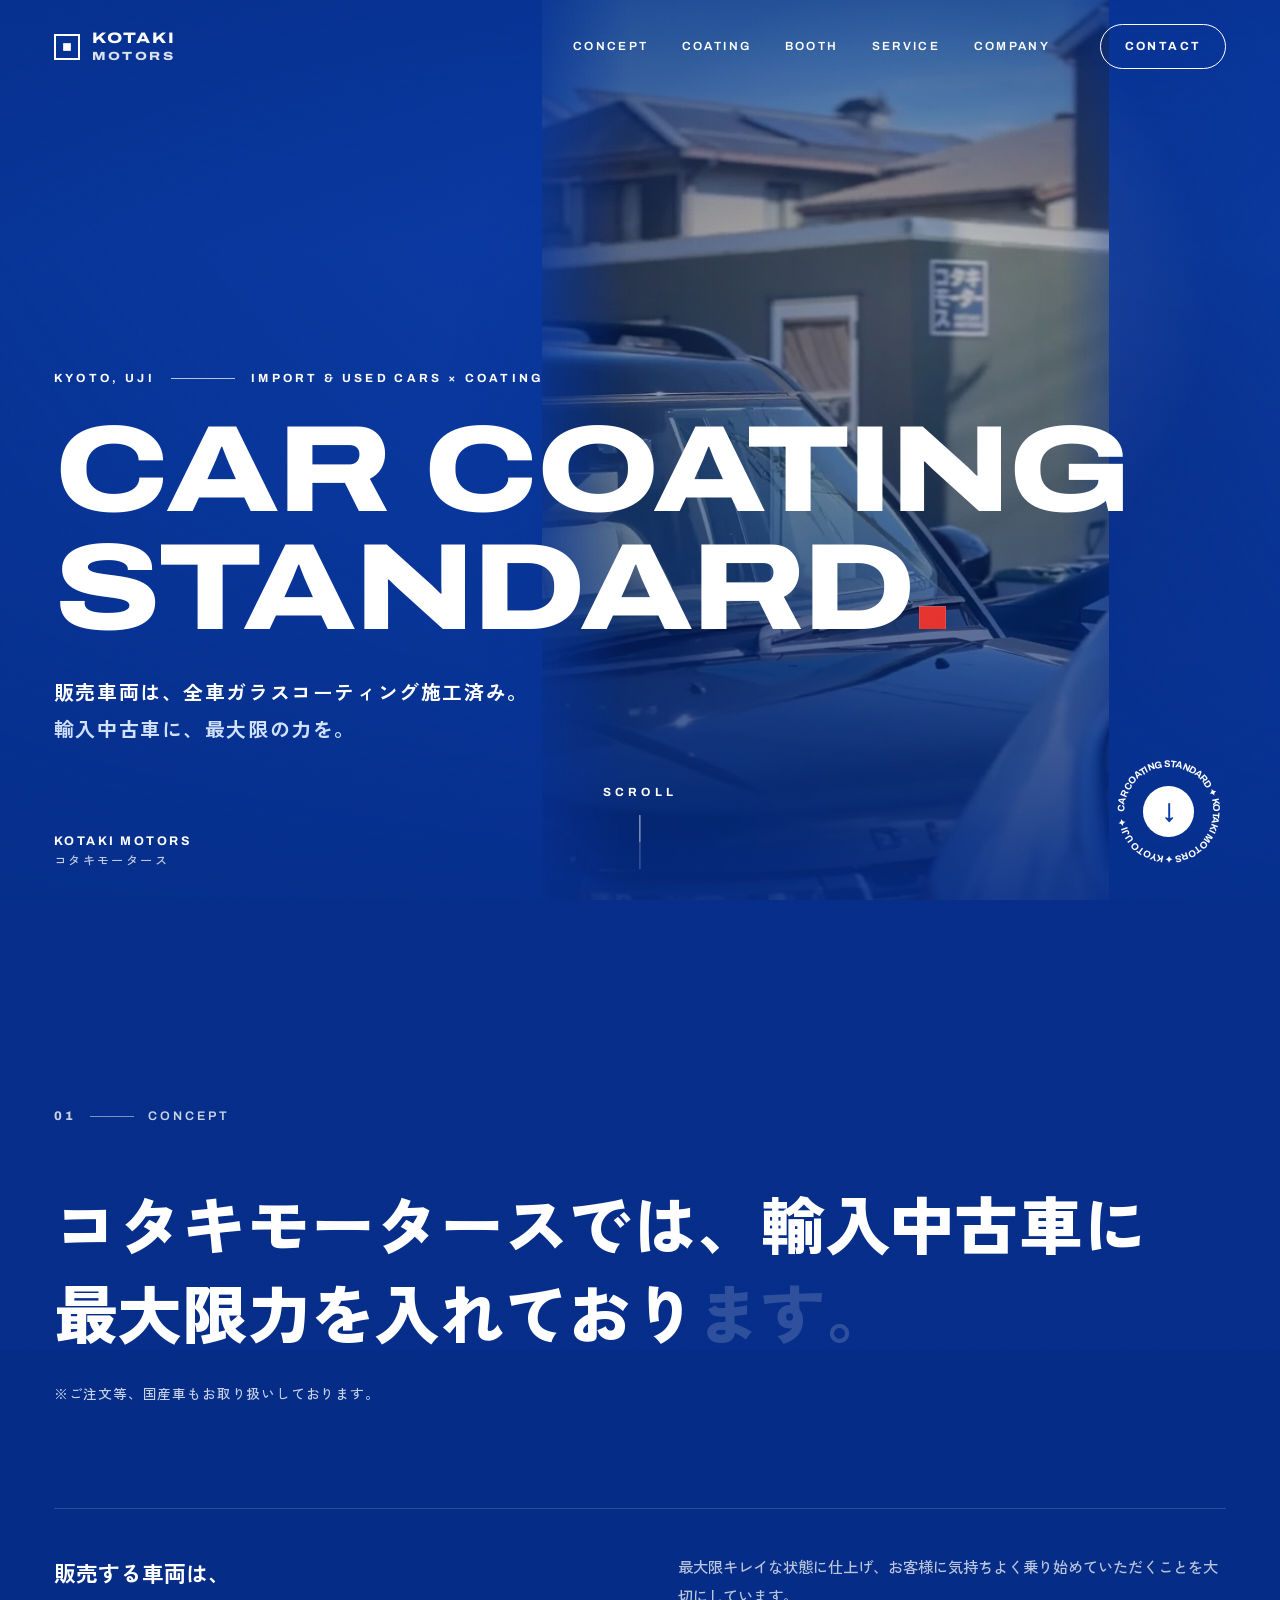
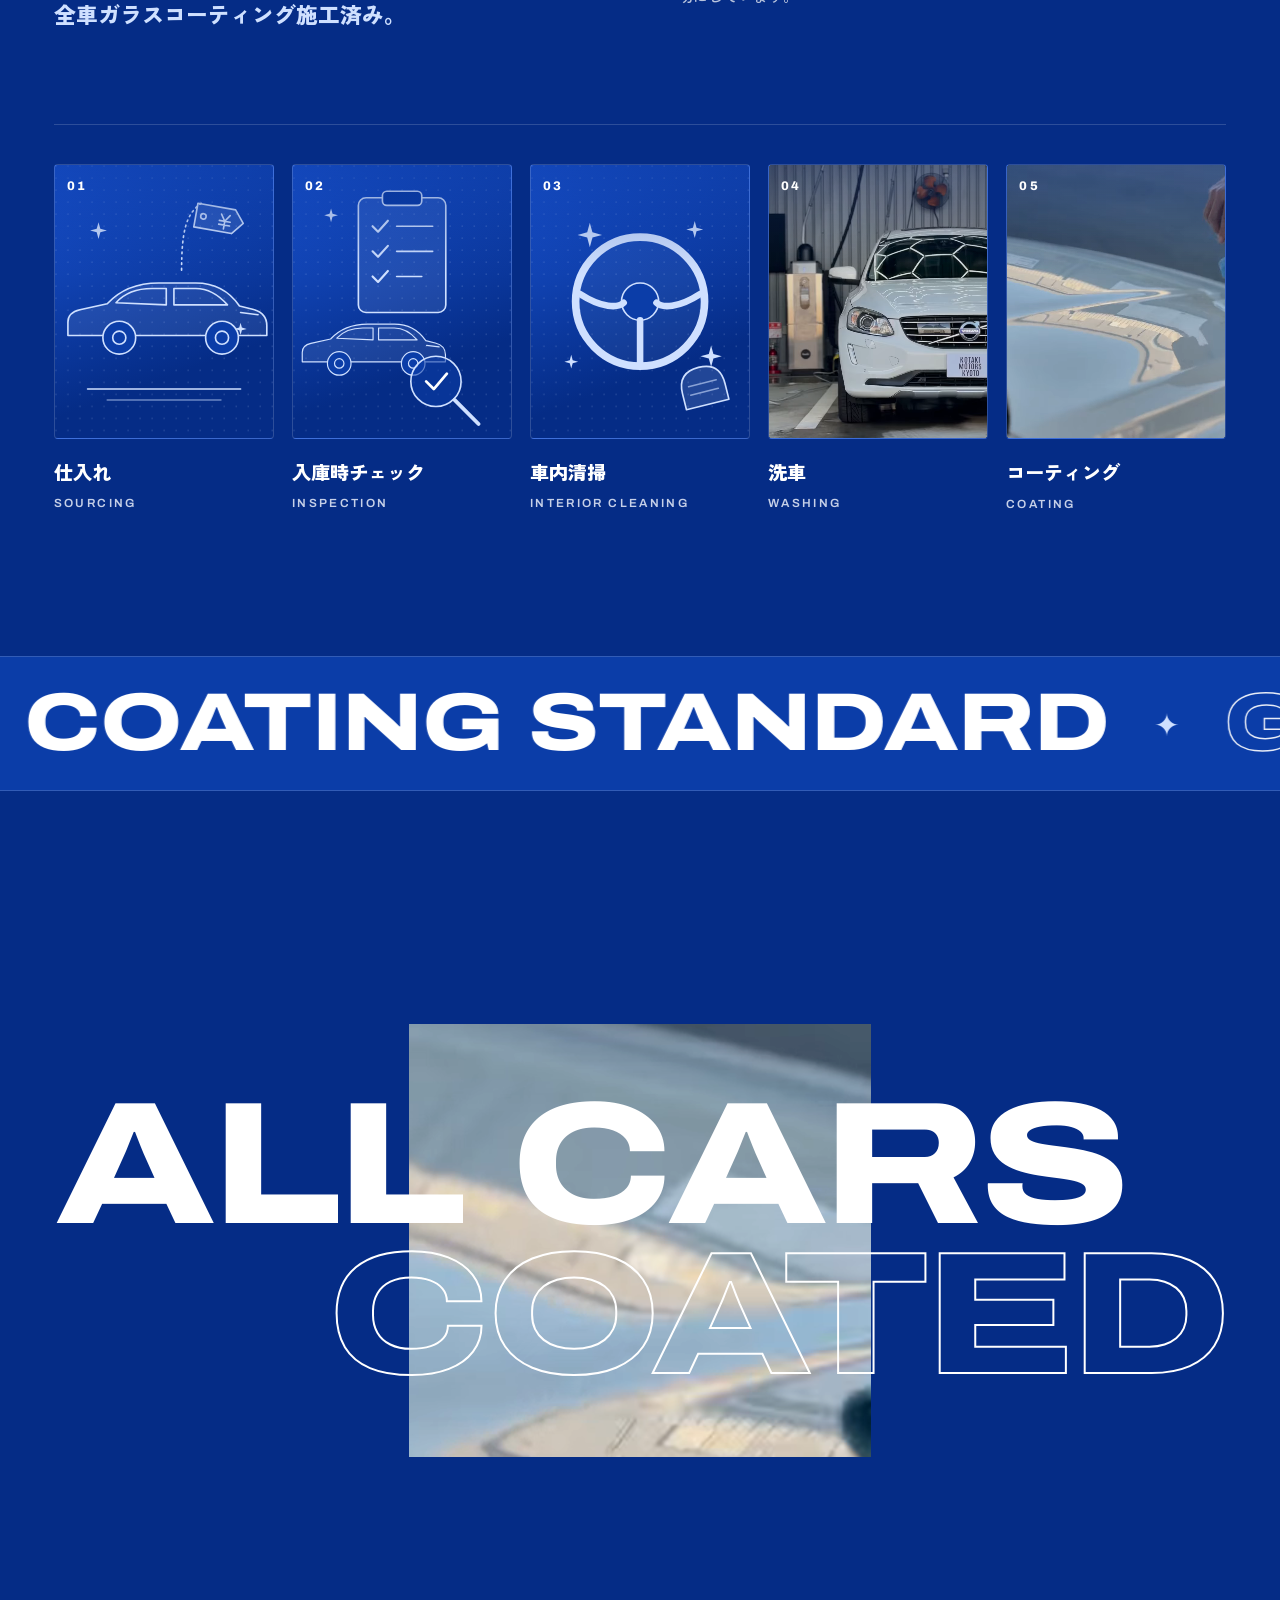
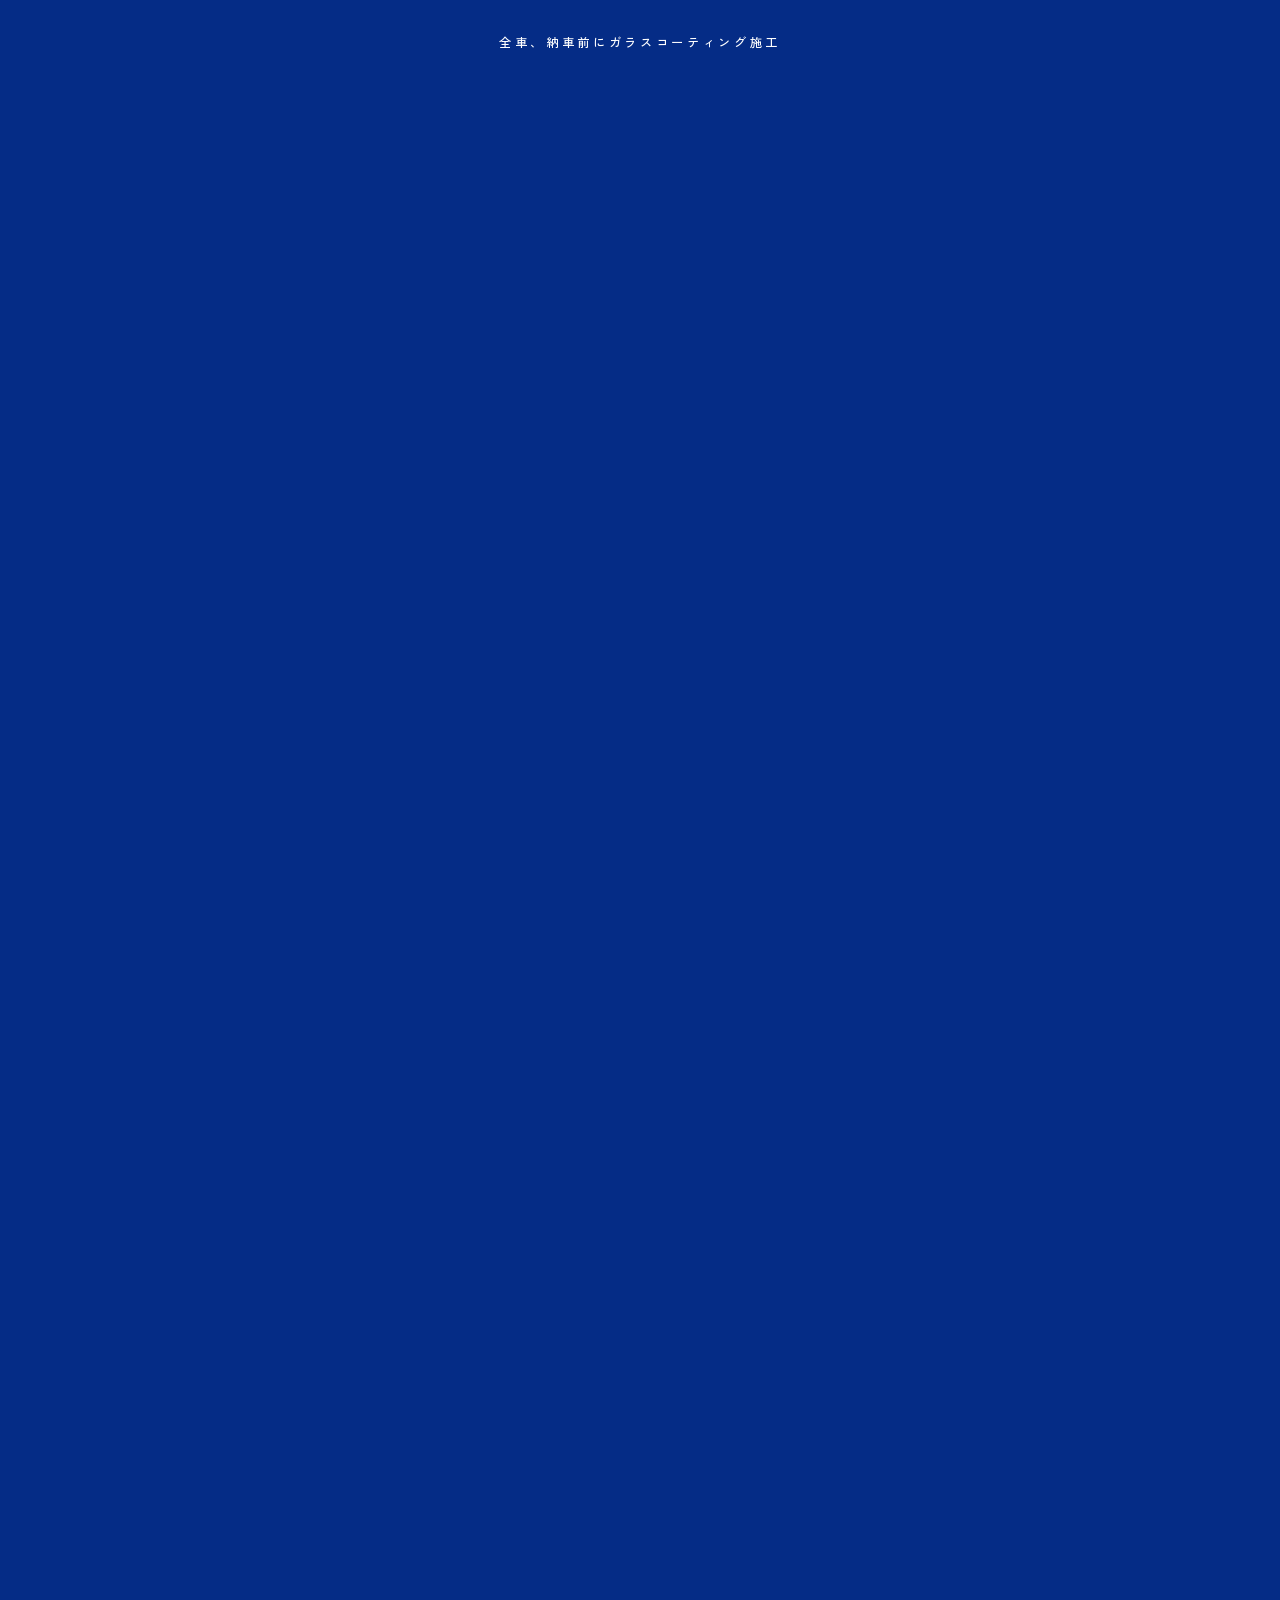
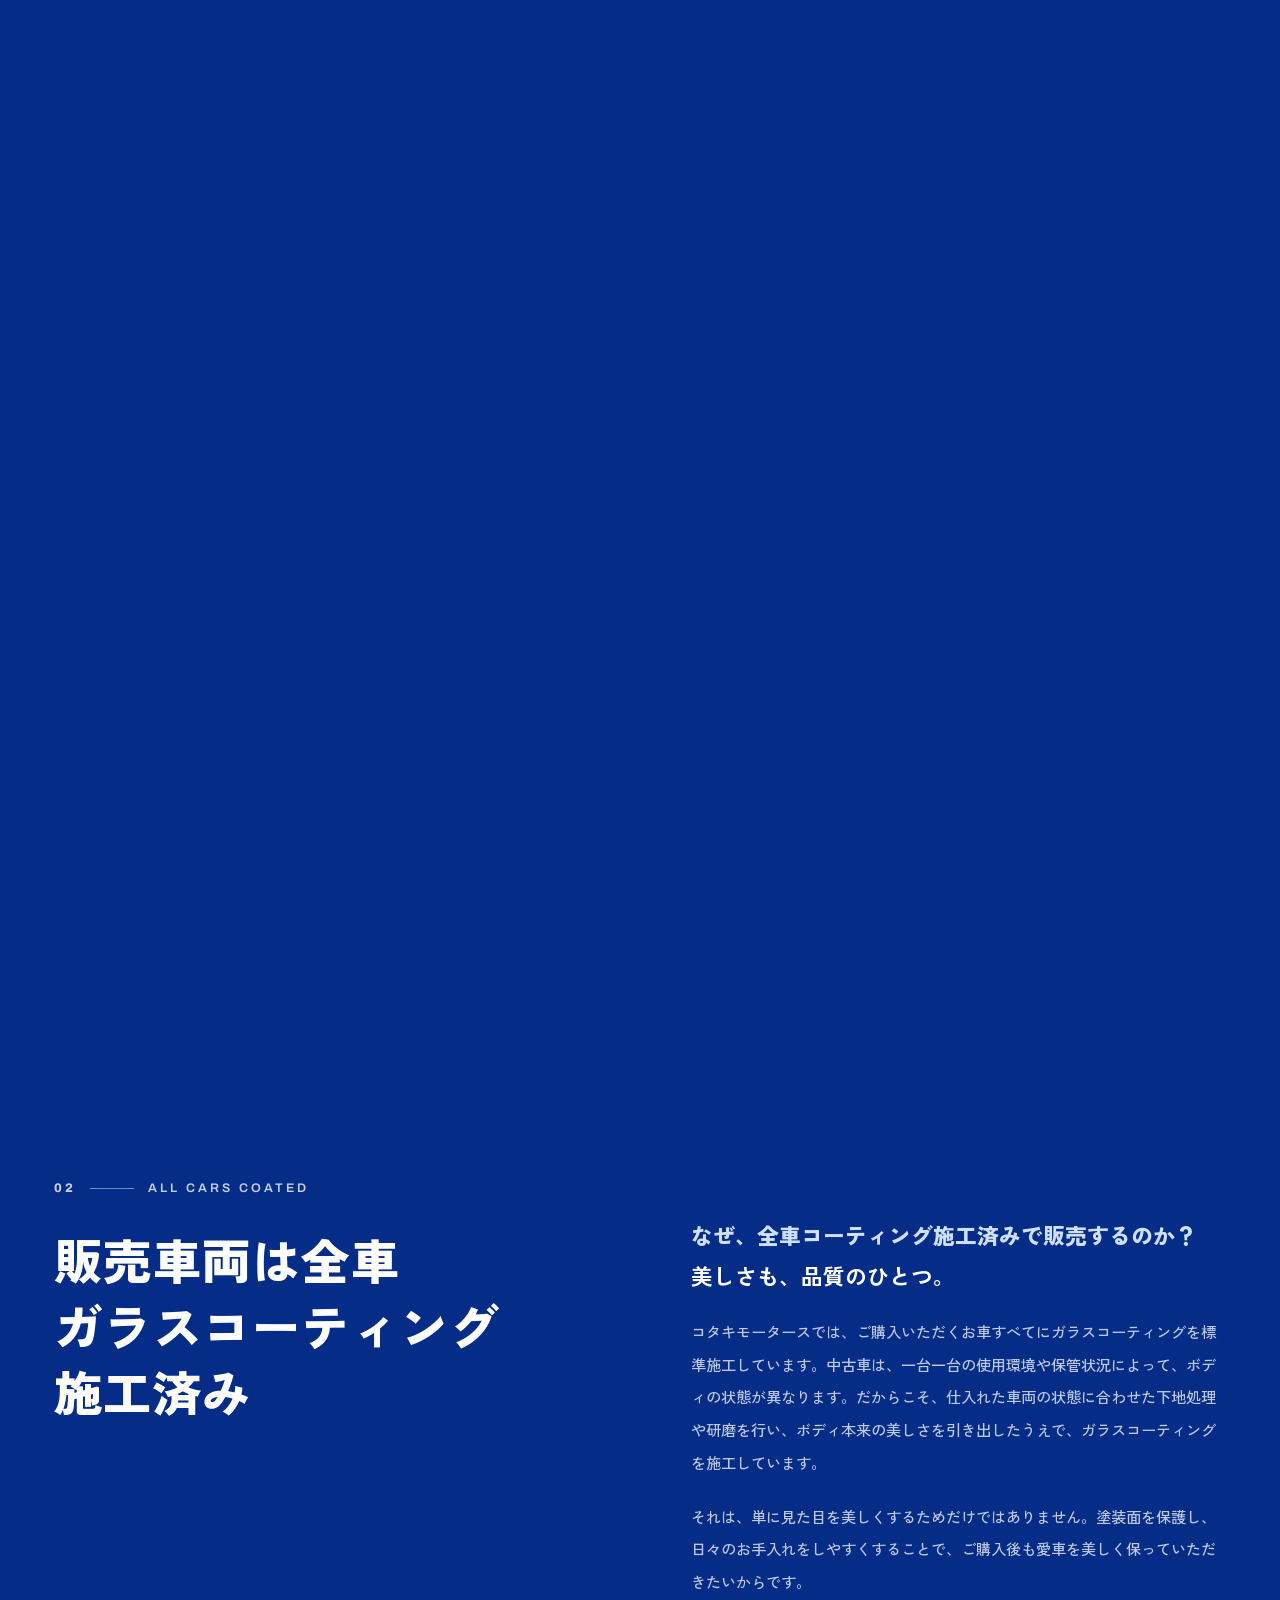
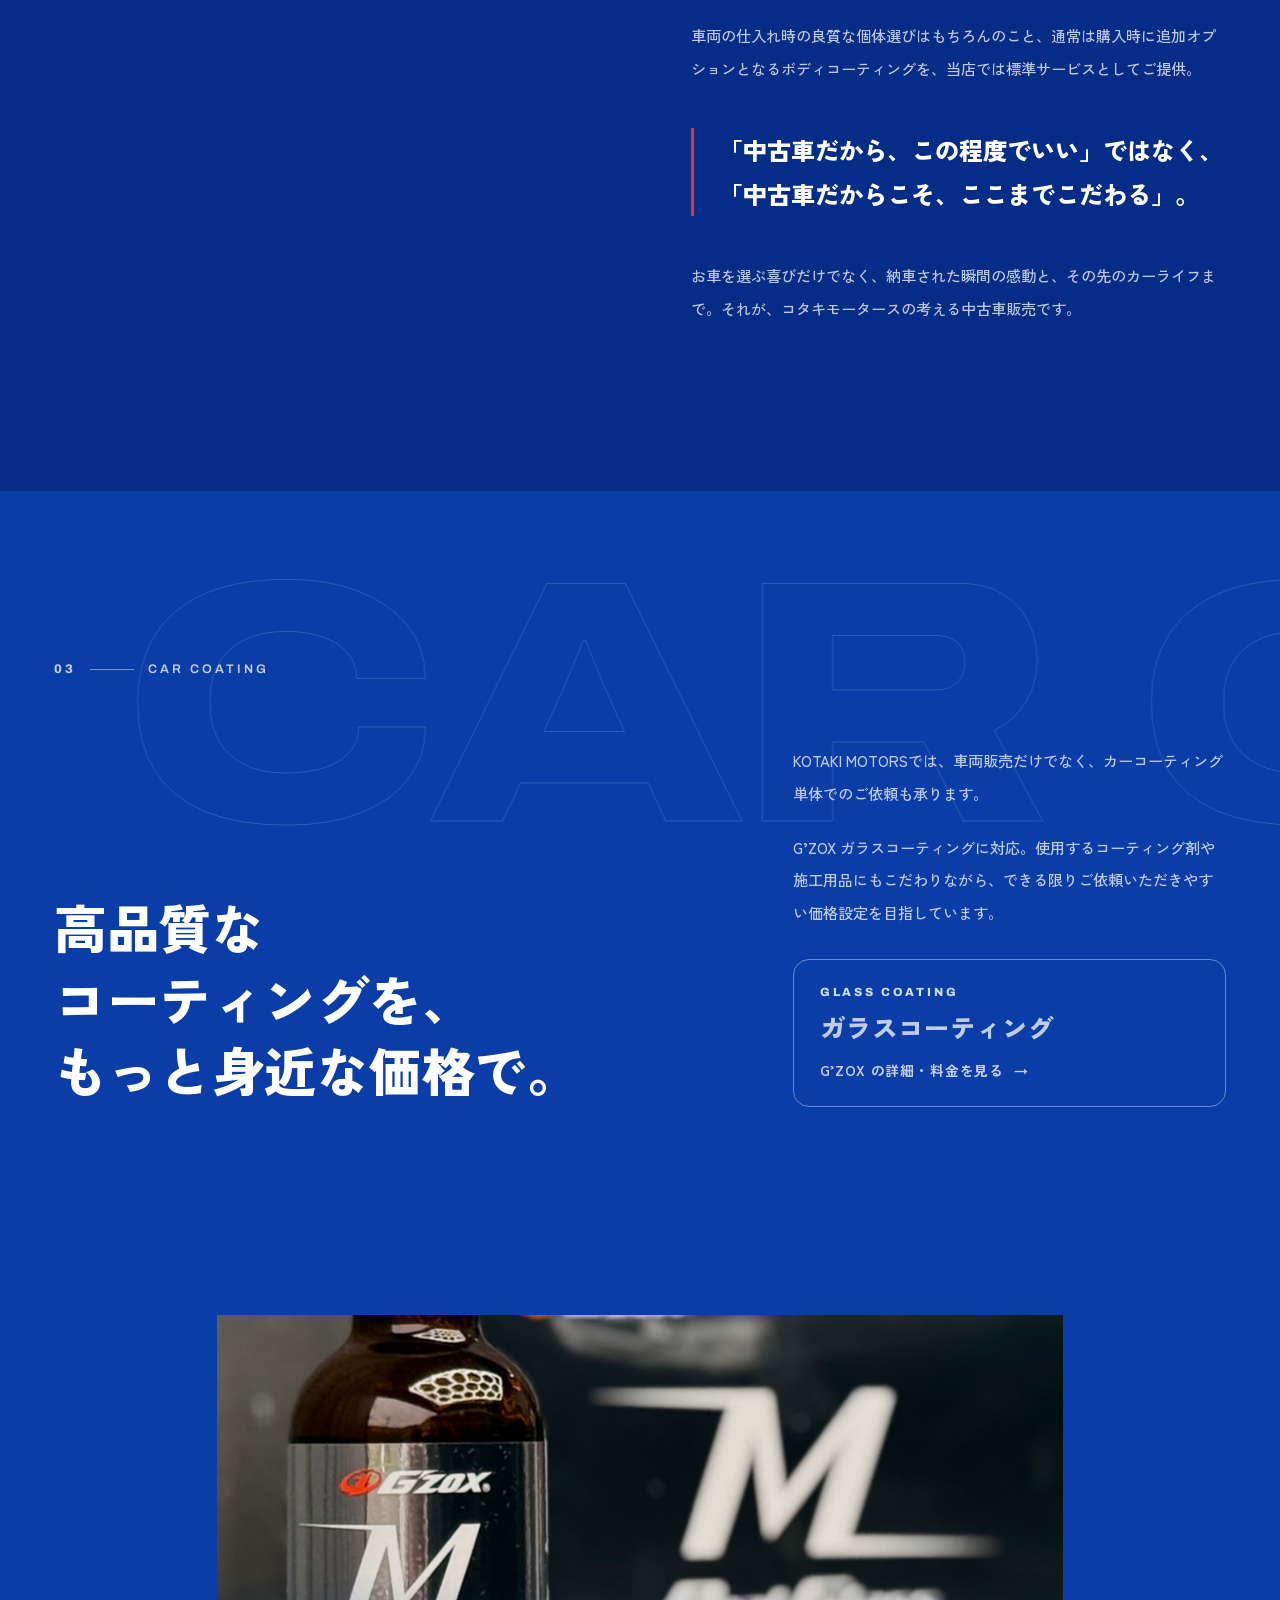
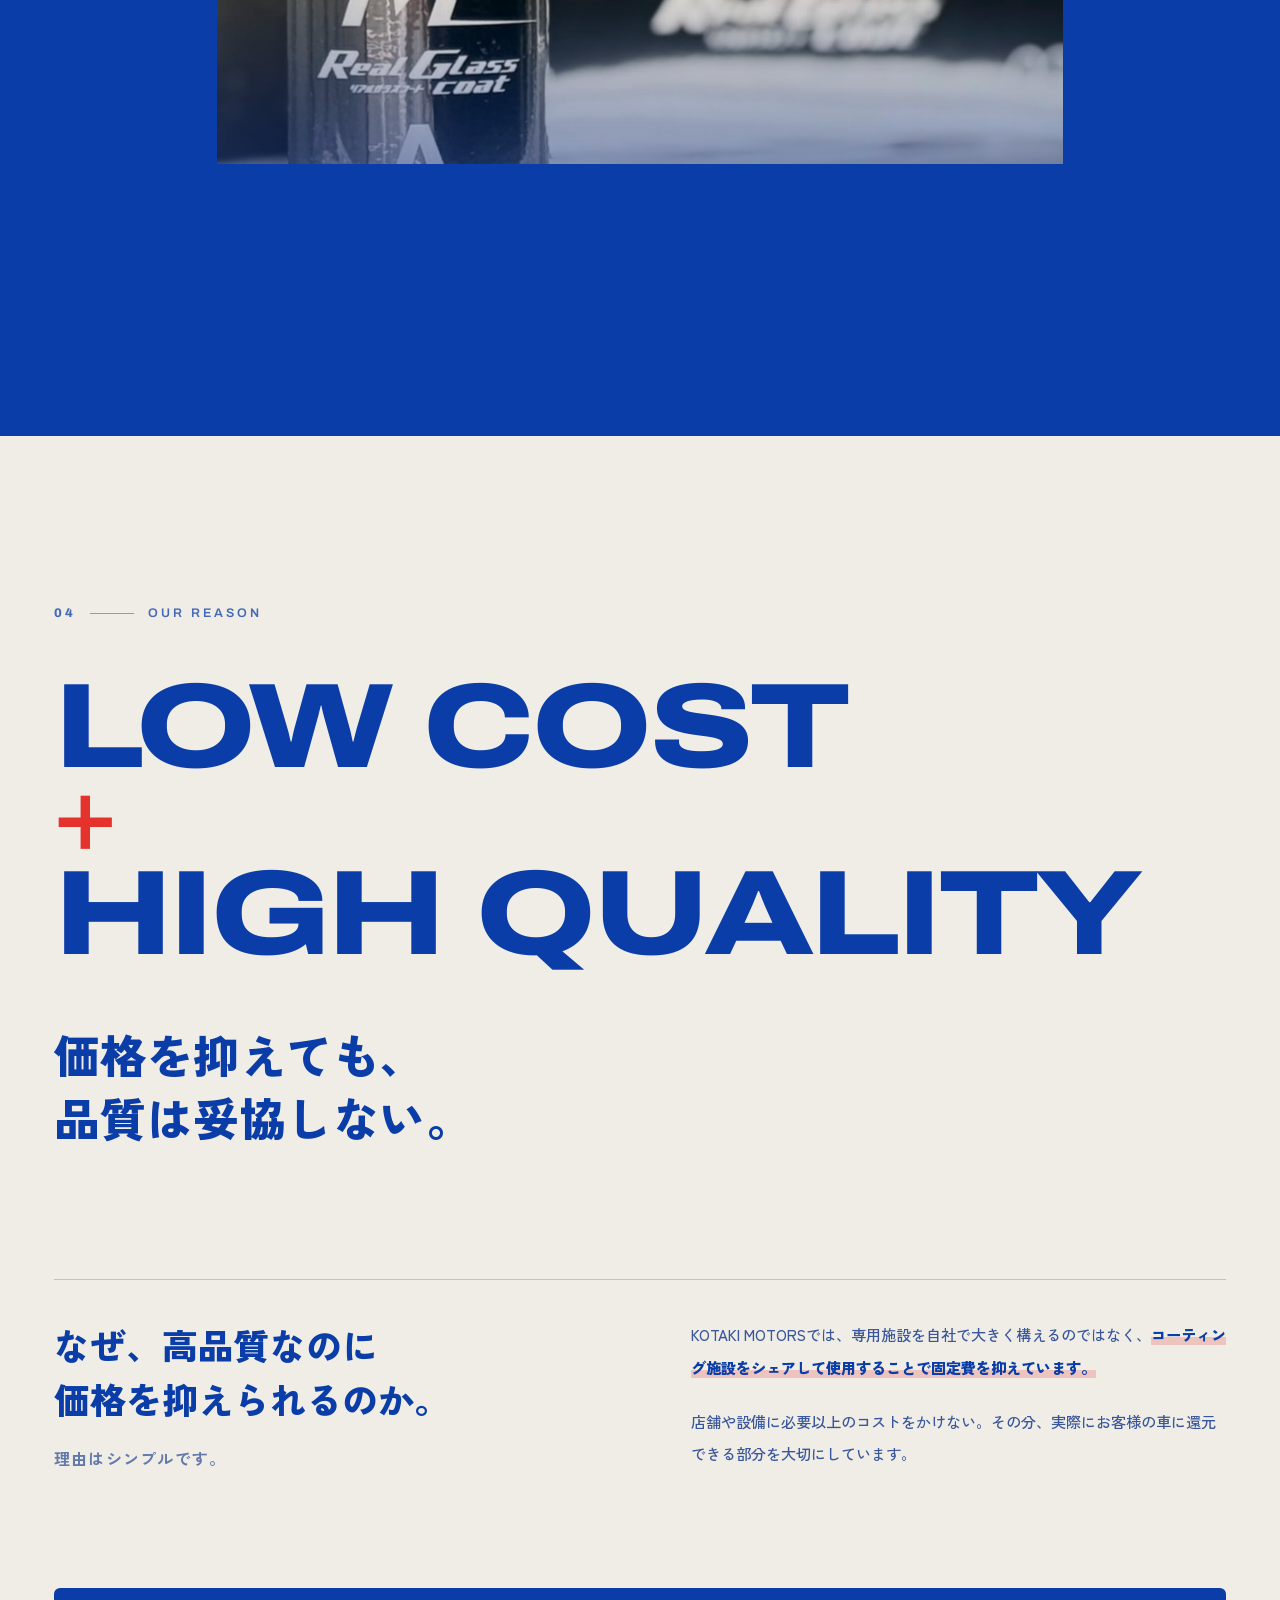
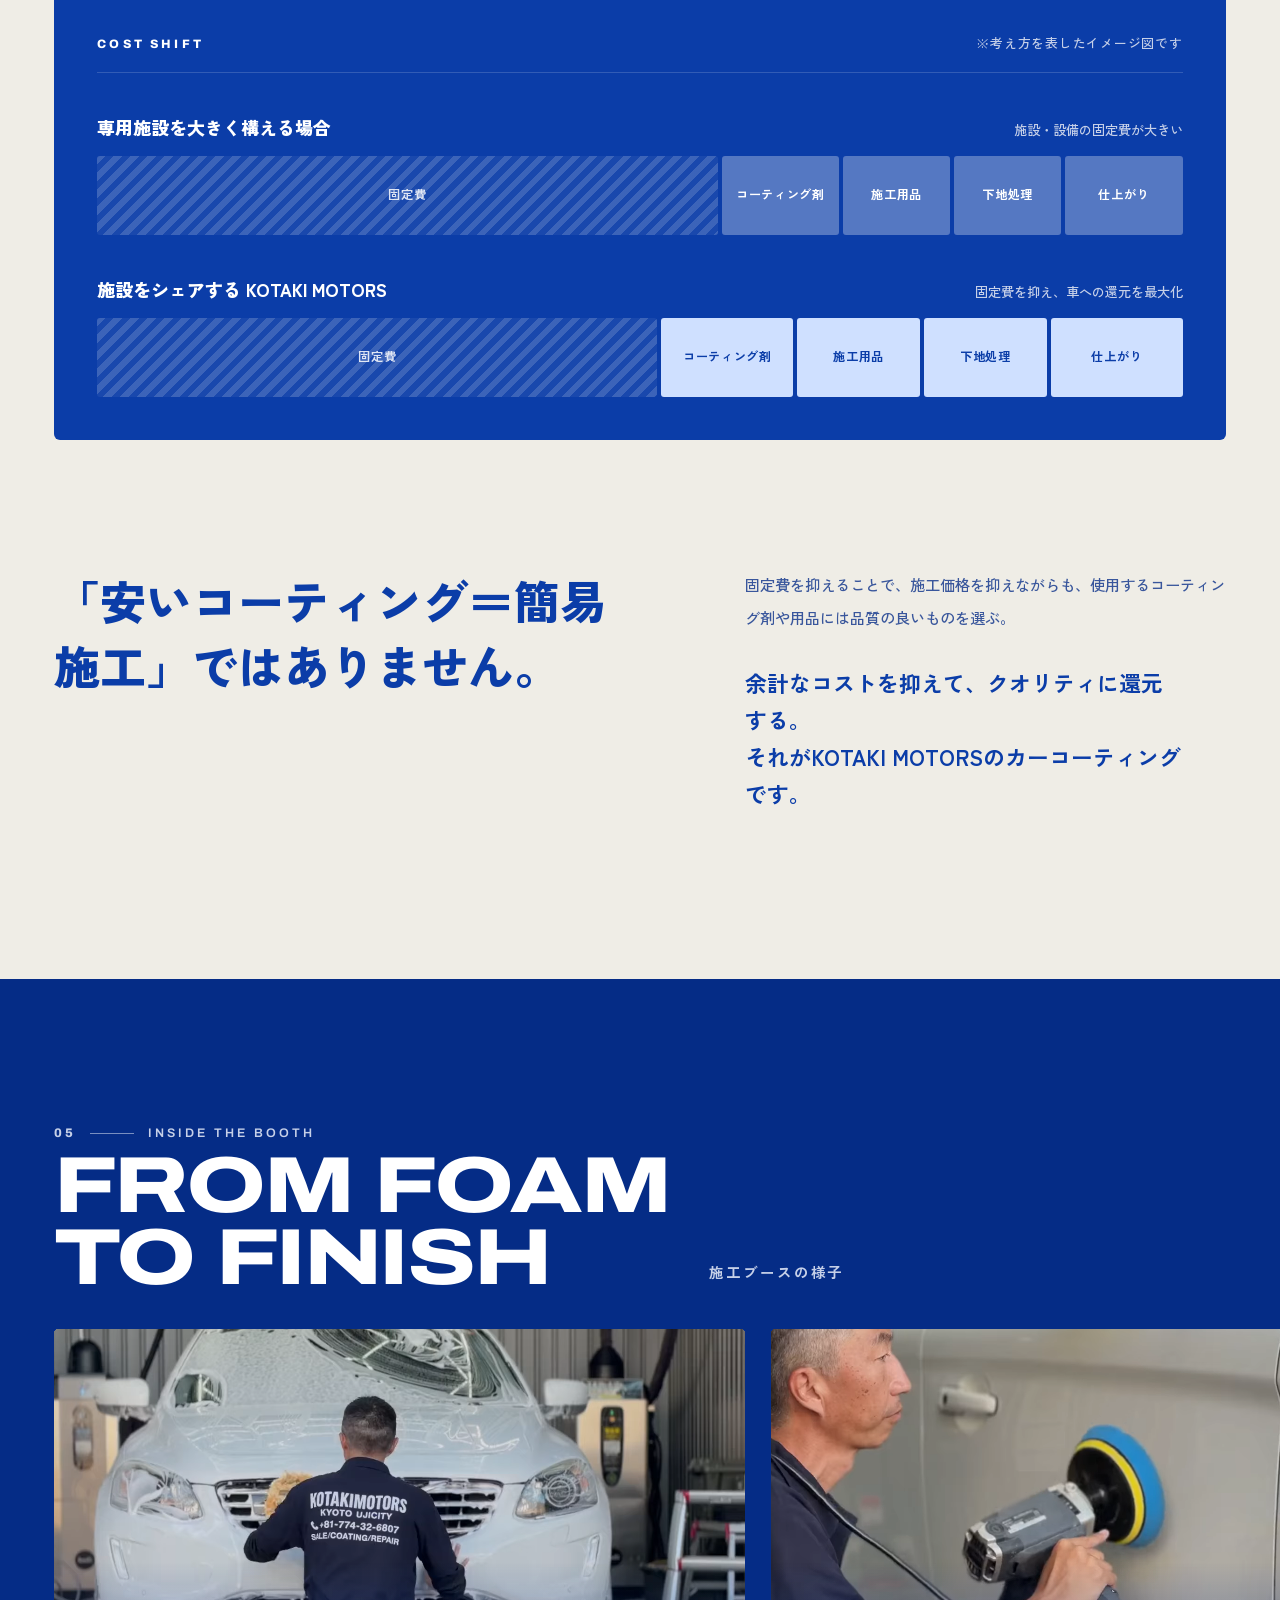
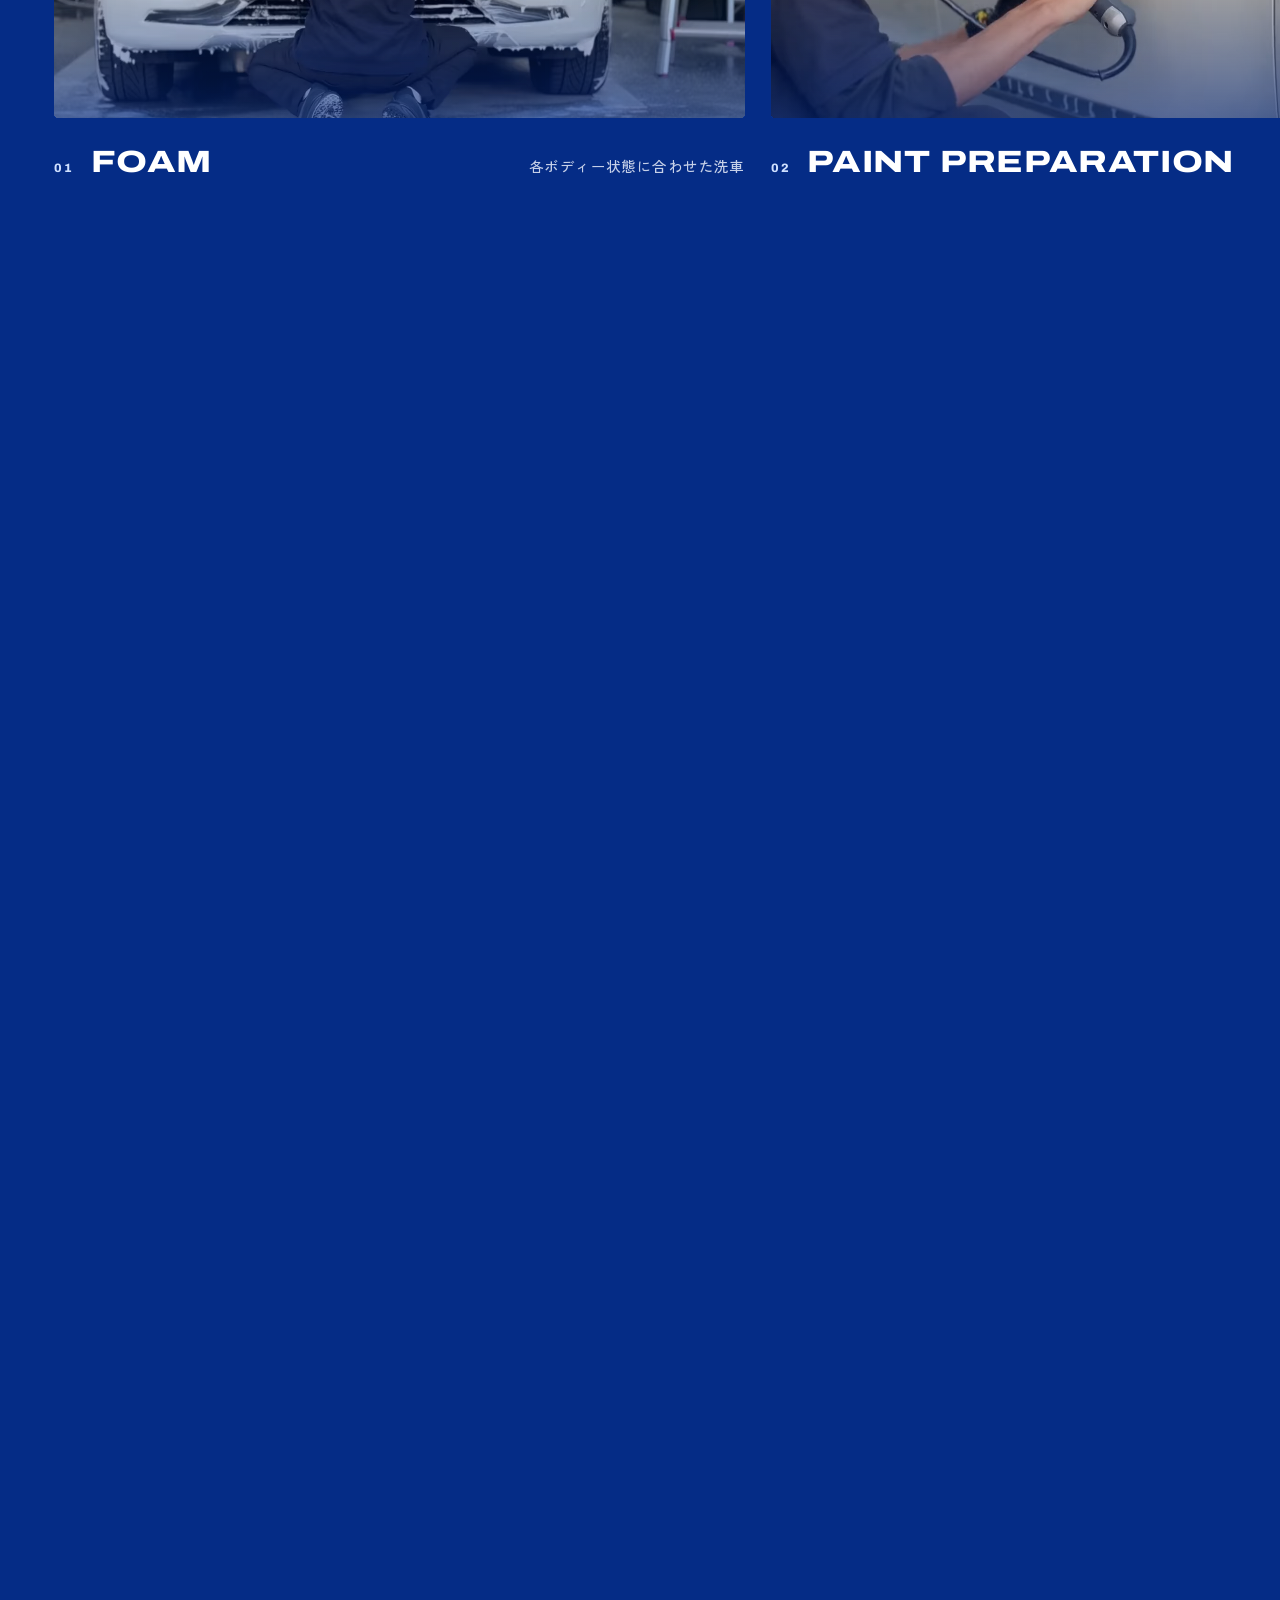
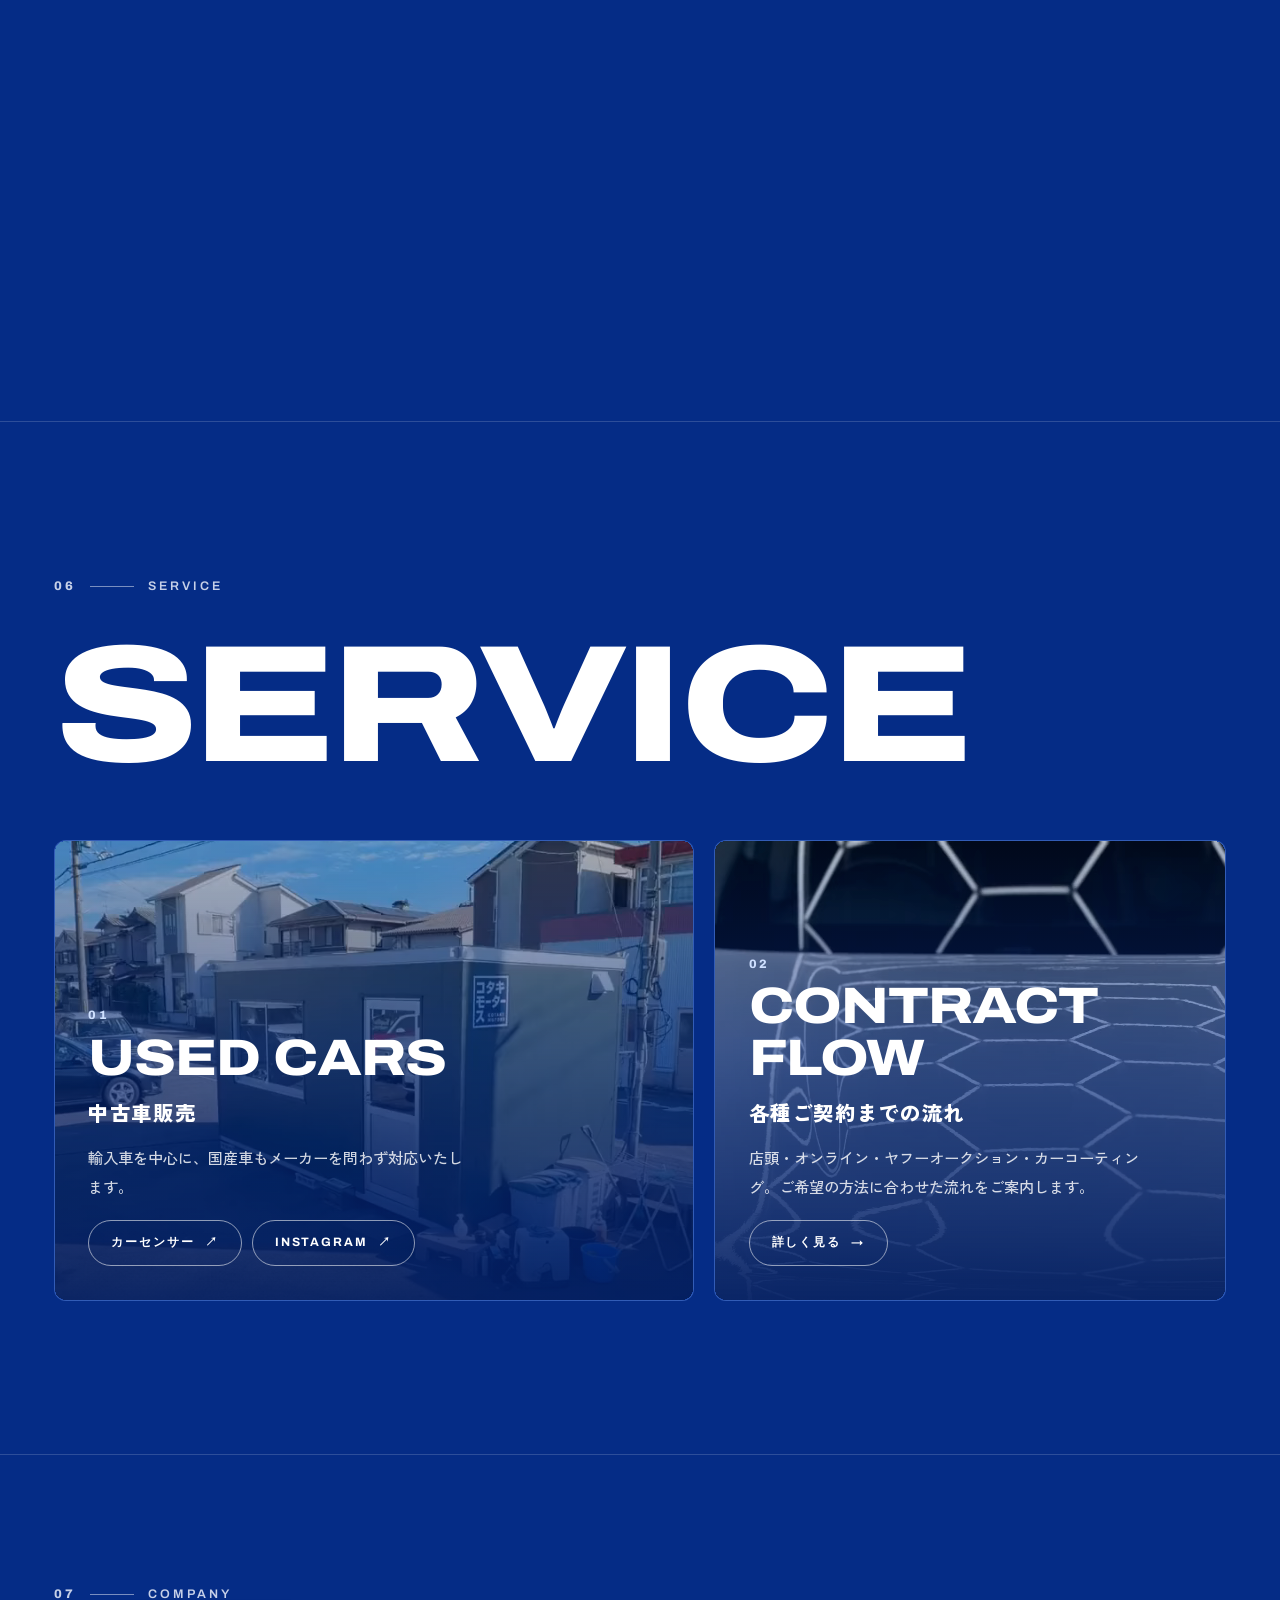
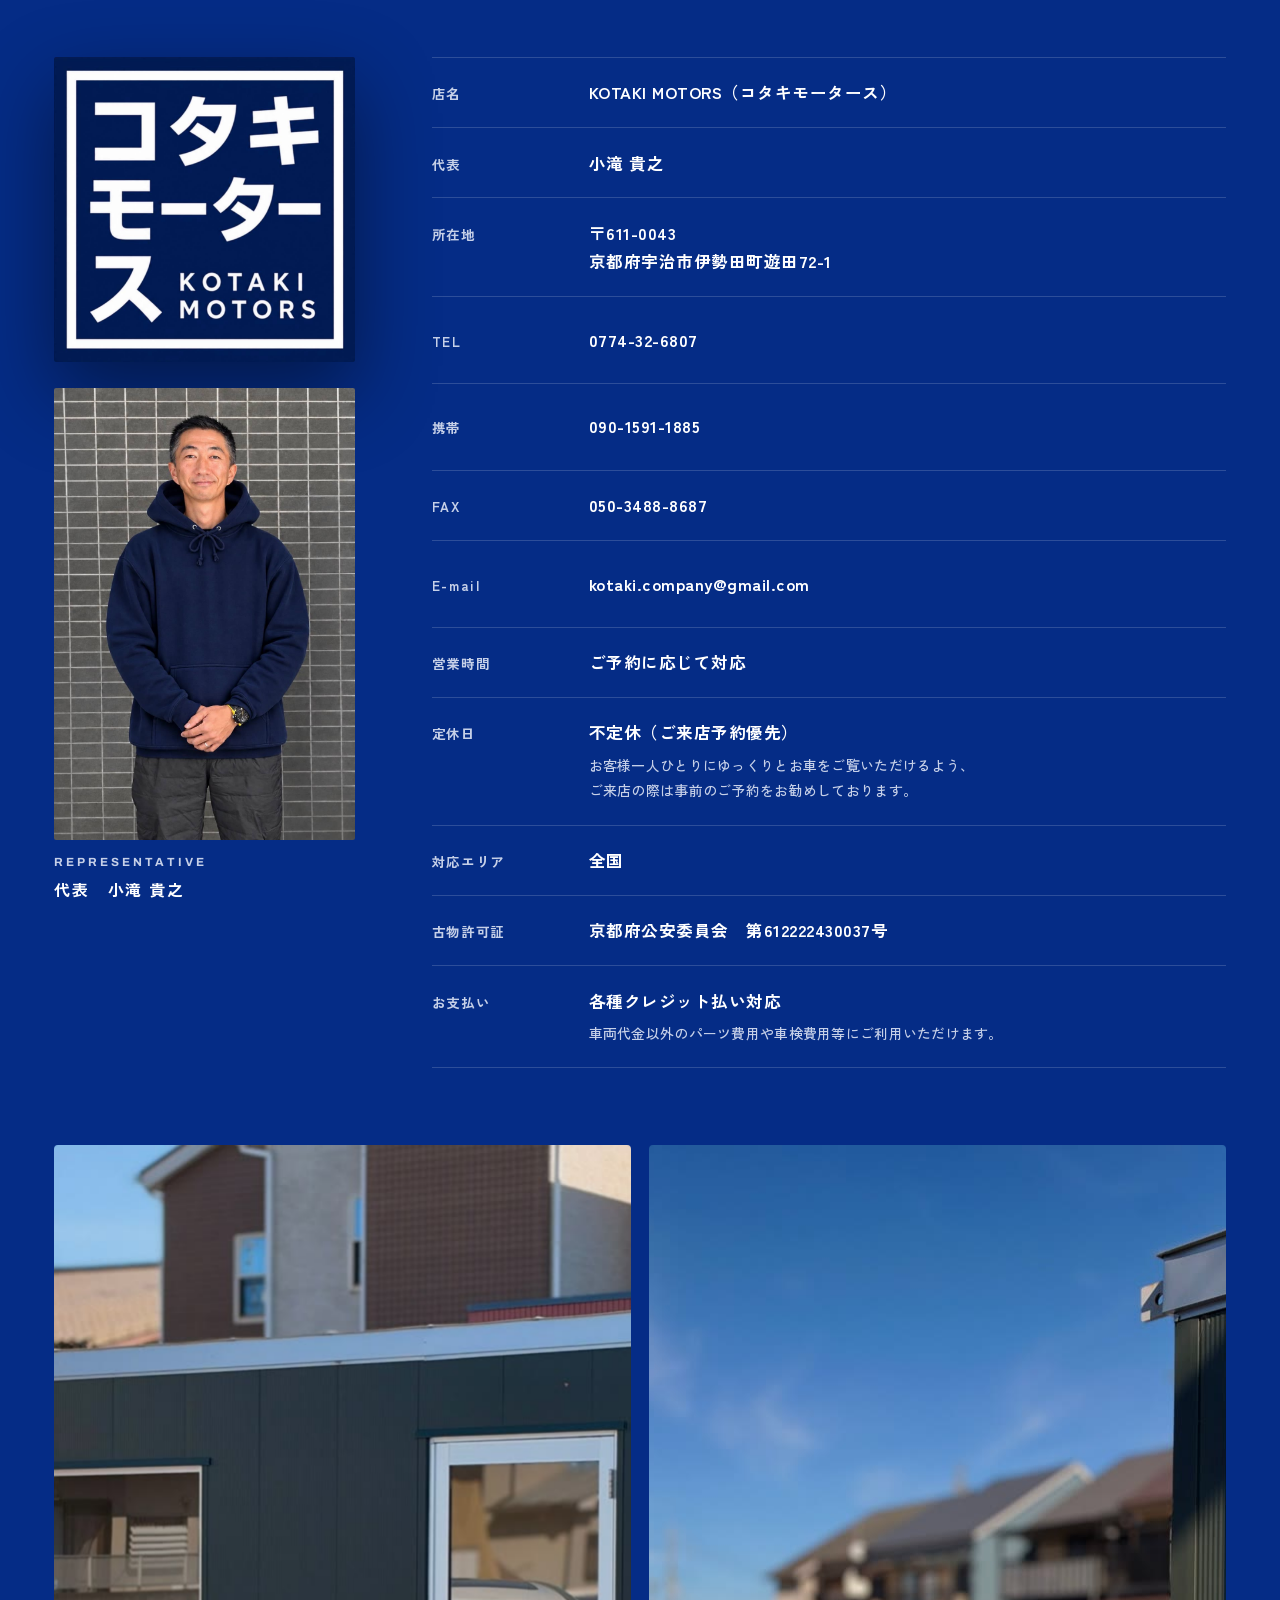
==== index.html @ 67146323 "Replace AI-looking step photos with brand-blue illustrations; add CarSensor link - Concept steps 01-" ====
<!doctype html>
<html lang="ja">
<head>
<meta charset="utf-8">
<meta name="viewport" content="width=device-width,initial-scale=1,viewport-fit=cover">
<title>KOTAKI MOTORS｜コタキモータース — 京都・宇治の輸入中古車販売とカーコーティング</title>
<meta name="description" content="京都府宇治市の輸入中古車専門店 KOTAKI MOTORS（コタキモータース）。販売車両は全車ガラスコーティング施工済み。G'ZOX ガラスコーティング単体のご依頼も承ります。全国対応。">
<meta name="theme-color" content="#052C86">
<meta property="og:type" content="website">
<meta property="og:url" content="https://inoueequip-ctrl.github.io/Private/">
<meta property="og:site_name" content="KOTAKI MOTORS">
<meta property="og:title" content="KOTAKI MOTORS｜コタキモータース">
<meta property="og:description" content="販売車両は、全車ガラスコーティング施工済み。京都・宇治の輸入中古車販売とカーコーティング。">
<meta property="og:image" content="https://inoueequip-ctrl.github.io/Private/assets/img/ogp.jpg">
<meta property="og:locale" content="ja_JP">
<meta name="twitter:card" content="summary_large_image">
<link rel="icon" type="image/png" href="assets/img/favicon.png">
<link rel="apple-touch-icon" href="assets/img/favicon.png">
<link rel="preconnect" href="https://fonts.googleapis.com">
<link rel="preconnect" href="https://fonts.gstatic.com" crossorigin>
<link href="https://fonts.googleapis.com/css2?family=Archivo:wdth,wght@62..125,100..900&family=Zen+Kaku+Gothic+New:wght@400;500;700;900&display=swap" rel="stylesheet">
<link rel="preload" as="image" href="assets/img/hero1.jpg">
<link rel="stylesheet" href="css/style.css">
<script>document.documentElement.classList.add('js');try{if(sessionStorage.getItem('km-seen'))document.documentElement.classList.add('seen')}catch(e){}</script>
<script type="application/ld+json">
{
  "@context": "https://schema.org",
  "@type": "AutoDealer",
  "name": "KOTAKI MOTORS",
  "alternateName": "コタキモータース",
  "description": "輸入中古車の販売、全車ガラスコーティング施工済み。G'ZOX ガラスコーティング施工。",
  "sameAs": ["https://www.instagram.com/kotaki_motors_kyoto/", "http://www.carsensor.net/shopnavi/331885001"],
  "image": "https://inoueequip-ctrl.github.io/Private/assets/img/ogp.jpg",
  "url": "https://inoueequip-ctrl.github.io/Private/",
  "telephone": "+81-774-32-6807",
  "email": "kotaki.company@gmail.com",
  "faxNumber": "+81-50-3488-8687",
  "founder": { "@type": "Person", "name": "小滝 貴之" },
  "address": {
    "@type": "PostalAddress",
    "postalCode": "611-0043",
    "addressRegion": "京都府",
    "addressLocality": "宇治市",
    "streetAddress": "伊勢田町遊田72-1",
    "addressCountry": "JP"
  },
  "areaServed": "JP"
}
</script>
</head>

<body>
<a class="skip" href="#concept">本文へスキップ</a>

<!-- ============ LOADER ============ -->
<div class="loader" id="loader" aria-hidden="true">
  <div class="loader__center">
    <div class="loader__logo"><img src="assets/img/logo.png" width="512" height="519" alt=""></div>
    <div class="loader__row">
      <span class="loader__label">KOTAKI MOTORS</span>
      <span class="loader__count"><b id="count">0</b><i>%</i></span>
    </div>
  </div>
  <div class="loader__line"><span></span></div>
</div>

<div class="progress" aria-hidden="true"><span id="progress"></span></div>

<!-- ============ HEADER ============ -->
<header class="hdr" id="hdr">
  <a class="hdr__logo" href="#top" data-cursor="hover" aria-label="KOTAKI MOTORS トップへ">
    <span class="hdr__mark" aria-hidden="true"></span>
    <span class="hdr__name">KOTAKI<b>MOTORS</b></span>
  </a>
  <nav class="hdr__nav" aria-label="メインメニュー">
    <a href="#concept" data-cursor="hover"><span>Concept</span></a>
    <a href="#coating" data-cursor="hover"><span>Coating</span></a>
    <a href="#process" data-cursor="hover"><span>Booth</span></a>
    <a href="#service" data-cursor="hover"><span>Service</span></a>
    <a href="#company" data-cursor="hover"><span>Company</span></a>
  </nav>
  <a class="hdr__cta" href="#contact" data-cursor="hover" data-magnetic><span>Contact</span></a>
  <button class="hdr__burger" id="burger" aria-label="メニューを開く" aria-expanded="false" aria-controls="menu"><i></i><i></i></button>
</header>

<div class="menu" id="menu" aria-hidden="true">
  <nav>
    <a href="#concept"><small>01</small>Concept<em>コンセプト</em></a>
    <a href="#coating"><small>02</small>Coating<em>カーコーティング</em></a>
    <a href="#process"><small>03</small>Booth<em>施工ブース</em></a>
    <a href="#service"><small>04</small>Service<em>サービス</em></a>
    <a href="#company"><small>05</small>Company<em>会社概要</em></a>
    <a href="#contact"><small>06</small>Contact<em>お問い合わせ</em></a>
  </nav>
  <div class="menu__foot">
    <a href="tel:0774326807">TEL 0774-32-6807</a>
    <a href="mailto:kotaki.company@gmail.com">kotaki.company@gmail.com</a>
  </div>
</div>

<main id="top">

<!-- ============ HERO ============ -->
<section class="hero" id="hero">
  <div class="hero__media" id="heroMedia">
    <video class="hero__video is-on" id="hero1" muted playsinline preload="auto" poster="assets/img/hero1.jpg">
      <source src="assets/video/hero1.mp4" type="video/mp4">
      <source src="assets/video/hero1.webm" type="video/webm">
    </video>
    <video class="hero__video" id="hero2" muted playsinline preload="metadata" poster="assets/img/hero2.jpg">
      <source src="assets/video/hero2.mp4" type="video/mp4">
      <source src="assets/video/hero2.webm" type="video/webm">
    </video>
    <div class="hero__shade"></div>
    <div class="hero__glint" id="glint"></div>
  </div>

  <div class="hero__inner">
    <p class="hero__eyebrow"><span>Kyoto, Uji</span><i></i><span>Import &amp; Used Cars × Coating</span></p>
    <h1 class="hero__title">
      <span class="sr">KOTAKI MOTORS（コタキモータース）— </span>
      <span class="line"><span>CAR COATING</span></span>
      <span class="line"><span>STANDARD<em>.</em></span></span>
    </h1>
    <p class="hero__jp"><span>販売車両は、<br class="sp">全車ガラスコーティング施工済み。</span><span>輸入中古車に、最大限の力を。</span></p>
  </div>

  <div class="hero__foot">
    <div class="hero__brand"><b>KOTAKI MOTORS</b><span>コタキモータース</span></div>
    <a class="hero__scroll" href="#concept" data-cursor="hover"><span>Scroll</span><i></i></a>
    <div class="badge" aria-hidden="true">
      <svg viewBox="0 0 160 160">
        <defs><path id="circ" d="M80,80 m-62,0 a62,62 0 1,1 124,0 a62,62 0 1,1 -124,0"/></defs>
        <text><textPath href="#circ" startOffset="0" textLength="384" lengthAdjust="spacing">CAR COATING STANDARD ✦ KOTAKI MOTORS ✦ KYOTO UJI ✦</textPath></text>
      </svg>
      <span class="badge__arrow">↓</span>
    </div>
  </div>
</section>

<!-- ============ CONCEPT ============ -->
<section class="concept" id="concept">
  <div class="wrap">
    <p class="label"><span>01</span>Concept</p>
    <p class="concept__lead" id="lead">コタキモータースでは、輸入中古車に最大限力を入れております。</p>
    <p class="concept__note" data-fade>※ご注文等、国産車もお取り扱いしております。</p>

    <div class="concept__cols">
      <p data-fade>販売する車両は、<strong>全車ガラスコーティング施工済み。</strong></p>
      <p data-fade>最大限キレイな状態に仕上げ、お客様に気持ちよく乗り始めていただくことを大切にしています。</p>
    </div>

    <ol class="steps" data-fade>
      <li class="step">
        <div class="step__img"><svg class="step__ill" viewBox="0 0 400 500" preserveAspectRatio="xMidYMid slice" aria-hidden="true"><defs><pattern id="dots1" width="22" height="22" patternUnits="userSpaceOnUse"><circle cx="2" cy="2" r="1.4" fill="#CFE0FF" opacity=".18"/></pattern></defs><rect width="400" height="500" fill="url(#dots1)"/><g transform="translate(0,20)"><g class="il"><path d="M24 292 L24 268 C24 256 32 248 46 245 L96 234 C118 210 150 196 190 196 L258 196 C292 196 320 212 338 238 L362 244 C378 248 388 258 388 274 L388 292 Z" fill="rgba(207,224,255,.10)"/><path d="M112 232 C128 214 150 206 178 206 L204 206 L204 236 Z"/><path d="M218 206 L258 206 C280 206 300 218 316 236 L218 236 Z"/><path d="M340 250 L372 254" /><circle cx="118" cy="296" r="30" fill="#0B3DA8"/><circle cx="118" cy="296" r="12"/><circle cx="306" cy="296" r="30" fill="#0B3DA8"/><circle cx="306" cy="296" r="12"/></g></g><g class="il" transform="translate(262,70) rotate(10)"><path d="M0 0 L70 0 L88 22 L70 44 L0 44 Z" fill="rgba(207,224,255,.14)"/><circle cx="14" cy="22" r="5"/><path d="M46 12 L54 24 L62 12 M44 24 L64 24 M44 31 L64 31 M54 24 L54 38" stroke-width="3"/></g><path class="il" d="M268 70 C240 90 232 120 232 196" stroke-dasharray="3 7"/><g class="il"><path d="M60 410 L340 410"/><path d="M96 430 L304 430" opacity=".5"/></g><path d="M80 104.6 L83.3 116.7 L95.4 120 L83.3 123.3 L80 135.4 L76.7 123.3 L64.6 120 L76.7 116.7 Z" fill="#CFE0FF" stroke="none"/><path d="M340 288.8 L342.4 297.6 L351.2 300 L342.4 302.4 L340 311.2 L337.6 302.4 L328.8 300 L337.6 297.6 Z" fill="#CFE0FF" stroke="none"/></svg><i>01</i></div>
        <b>仕入れ</b><span>Sourcing</span>
      </li>
      <li class="step">
        <div class="step__img"><svg class="step__ill" viewBox="0 0 400 500" preserveAspectRatio="xMidYMid slice" aria-hidden="true"><defs><pattern id="dots2" width="22" height="22" patternUnits="userSpaceOnUse"><circle cx="2" cy="2" r="1.4" fill="#CFE0FF" opacity=".18"/></pattern></defs><rect width="400" height="500" fill="url(#dots2)"/><g class="il"><rect x="120" y="60" width="160" height="210" rx="14" fill="rgba(207,224,255,.10)"/><rect x="164" y="48" width="72" height="26" rx="8" fill="#0B3DA8"/><path d="M146 112 l10 10 l18 -20" stroke-width="4"/><path d="M190 112 H256"/><path d="M146 158 l10 10 l18 -20" stroke-width="4"/><path d="M190 158 H256"/><path d="M146 204 l10 10 l18 -20" stroke-width="4"/><path d="M190 204 H236"/></g><g transform="translate(0,150) scale(.72)"><g class="il"><path d="M24 292 L24 268 C24 256 32 248 46 245 L96 234 C118 210 150 196 190 196 L258 196 C292 196 320 212 338 238 L362 244 C378 248 388 258 388 274 L388 292 Z" fill="rgba(207,224,255,.10)"/><path d="M112 232 C128 214 150 206 178 206 L204 206 L204 236 Z"/><path d="M218 206 L258 206 C280 206 300 218 316 236 L218 236 Z"/><path d="M340 250 L372 254" /><circle cx="118" cy="296" r="30" fill="#0B3DA8"/><circle cx="118" cy="296" r="12"/><circle cx="306" cy="296" r="30" fill="#0B3DA8"/><circle cx="306" cy="296" r="12"/></g></g><g class="il"><circle cx="262" cy="396" r="46" fill="rgba(11,61,168,.55)"/><path d="M296 430 L340 474" stroke-width="7"/><path d="M244 396 l14 14 l24 -28" stroke="#fff" stroke-width="5"/></g><path d="M70 79.4 L72.7 89.3 L82.6 92 L72.7 94.7 L70 104.6 L67.3 94.7 L57.4 92 L67.3 89.3 Z" fill="#CFE0FF" stroke="none"/></svg><i>02</i></div>
        <b>入庫時チェック</b><span>Inspection</span>
      </li>
      <li class="step">
        <div class="step__img"><svg class="step__ill" viewBox="0 0 400 500" preserveAspectRatio="xMidYMid slice" aria-hidden="true"><defs><pattern id="dots3" width="22" height="22" patternUnits="userSpaceOnUse"><circle cx="2" cy="2" r="1.4" fill="#CFE0FF" opacity=".18"/></pattern></defs><rect width="400" height="500" fill="url(#dots3)"/><g class="il"><circle cx="200" cy="250" r="118" stroke-width="14" fill="rgba(207,224,255,.06)"/><circle cx="200" cy="250" r="34" fill="#0B3DA8"/><path d="M90 236 C130 262 160 262 170 252" stroke-width="12"/><path d="M310 236 C270 262 240 262 230 252" stroke-width="12"/><path d="M200 284 L200 364" stroke-width="12"/></g><path d="M108 105.6 L112.8 123.2 L130.4 128 L112.8 132.8 L108 150.4 L103.2 132.8 L85.6 128 L103.2 123.2 Z" fill="#CFE0FF" stroke="none"/><path d="M300 102.6 L303.3 114.7 L315.4 118 L303.3 121.3 L300 133.4 L296.7 121.3 L284.6 118 L296.7 114.7 Z" fill="#CFE0FF" stroke="none"/><path d="M330 330.4 L334.2 345.8 L349.6 350 L334.2 354.2 L330 369.6 L325.8 354.2 L310.4 350 L325.8 345.8 Z" fill="#CFE0FF" stroke="none"/><path d="M74 347.4 L76.7 357.3 L86.6 360 L76.7 362.7 L74 372.6 L71.3 362.7 L61.4 360 L71.3 357.3 Z" fill="#CFE0FF" stroke="none"/><g class="il" transform="translate(268,380) rotate(-14)"><path d="M0 40 C0 10 18 0 40 0 C62 0 80 10 80 40 L80 70 L0 70 Z" fill="rgba(207,224,255,.14)"/><path d="M14 30 H66" opacity=".6"/><path d="M14 46 H66" opacity=".6"/></g></svg><i>03</i></div>
        <b>車内清掃</b><span>Interior cleaning</span>
      </li>
      <li class="step">
        <div class="step__img"><video muted loop playsinline preload="metadata" poster="assets/img/foamwide.jpg" aria-label="洗車の様子"><source src="assets/video/foamwide.mp4" type="video/mp4"><source src="assets/video/foamwide.webm" type="video/webm"></video><i>04</i></div>
        <b>洗車</b><span>Washing</span>
      </li>
      <li class="step">
        <div class="step__img"><video muted loop playsinline preload="metadata" poster="assets/img/coat.jpg" aria-label="コーティング施工の様子"><source src="assets/video/coat.mp4" type="video/mp4"><source src="assets/video/coat.webm" type="video/webm"></video><i>05</i></div>
        <b>コーティング</b><span>Coating</span>
      </li>
    </ol>
  </div>
</section>

<div class="marquee" aria-hidden="true">
  <div class="marquee__track">
    <span>CAR COATING STANDARD</span><i>✦</i><span>G'ZOX GLASS</span><i>✦</i><span>IMPORT</span><i>✦</i><span>KYOTO UJI</span><i>✦</i>
    <span>CAR COATING STANDARD</span><i>✦</i><span>G'ZOX GLASS</span><i>✦</i><span>IMPORT</span><i>✦</i><span>KYOTO UJI</span><i>✦</i>
  </div>
</div>

<!-- ============ ALL CARS COATED (pinned) ============ -->
<section class="coated" id="coated">
  <div class="coated__stage">
    <div class="coated__frame" id="coatedFrame">
      <video muted loop playsinline preload="metadata" poster="assets/img/wipe2.jpg">
        <source src="assets/video/wipe2.mp4" type="video/mp4">
        <source src="assets/video/wipe2.webm" type="video/webm">
      </video>
      <div class="coated__shade" id="coatedShade"></div>
    </div>
    <h2 class="coated__title" id="coatedTitle">
      <span class="a">ALL CARS</span>
      <span class="b">COATED</span>
    </h2>
    <p class="coated__quote" id="coatedQuote">
      <span class="ln"><span>「中古車を買ったけれど、</span></span>
      <span class="ln"><span>想像以上にキレイだった。」</span></span>
    </p>
    <p class="coated__hint" id="coatedHint"><span>全車、納車前にガラスコーティング施工</span></p>
  </div>
</section>

<section class="coated__body">
  <div class="wrap grid">
    <div class="col-l">
      <p class="label"><span>02</span>All cars coated</p>
      <h2 class="h-jp" data-lines>販売車両は全車<br>ガラスコーティング<br>施工済み</h2>
    </div>
    <div class="col-r prose why">
      <p class="why__q" data-fade>なぜ、全車コーティング施工済みで販売するのか？</p>
      <p class="prose__lead" data-fade>美しさも、品質のひとつ。</p>
      <p data-fade>コタキモータースでは、ご購入いただくお車すべてにガラスコーティングを標準施工しています。中古車は、一台一台の使用環境や保管状況によって、ボディの状態が異なります。だからこそ、仕入れた車両の状態に合わせた下地処理や研磨を行い、ボディ本来の美しさを引き出したうえで、ガラスコーティングを施工しています。</p>
      <p data-fade>それは、単に見た目を美しくするためだけではありません。塗装面を保護し、日々のお手入れをしやすくすることで、ご購入後も愛車を美しく保っていただきたいからです。</p>
      <p data-fade>車両の仕入れ時の良質な個体選びはもちろんのこと、通常は購入時に追加オプションとなるボディコーティングを、当店では標準サービスとしてご提供。</p>
      <p class="why__quote" data-fade>「中古車だから、この程度でいい」ではなく、<br>「中古車だからこそ、ここまでこだわる」。</p>
      <p data-fade>お車を選ぶ喜びだけでなく、納車された瞬間の感動と、その先のカーライフまで。それが、コタキモータースの考える中古車販売です。</p>
    </div>
  </div>
</section>

<!-- ============ CAR COATING ============ -->
<section class="coating" id="coating">
  <div class="coating__ghost" aria-hidden="true" id="ghost">CAR COATING</div>
  <div class="wrap">
    <p class="label"><span>03</span>Car coating</p>
    <div class="coating__head">
      <h2 class="h-jp xl" data-lines>高品質な<br>コーティングを、<br>もっと身近な価格で。</h2>
      <div class="prose">
        <p data-fade>KOTAKI MOTORSでは、車両販売だけでなく、カーコーティング単体でのご依頼も承ります。</p>
        <p data-fade>G’ZOX ガラスコーティングに対応。使用するコーティング剤や施工用品にもこだわりながら、できる限りご依頼いただきやすい価格設定を目指しています。</p>
        <a class="chiplink" href="coating.html" data-cursor="hover" data-fade>
          <span class="chiplink__en">Glass Coating</span>
          <span class="chiplink__jp">ガラスコーティング</span>
          <span class="chiplink__more">G’ZOX の詳細・料金を見る <i>→</i></span>
        </a>
      </div>
    </div>

    <figure class="coating__photo" id="photo">
      <div class="coating__photoInner"><img src="assets/img/gzox.jpg" width="1800" height="1350" alt="G'ZOX リアルガラスコートのボトルとケース" loading="lazy"></div>
      <figcaption><span>G’ZOX Real Glass Coat</span><span>SOFT99 高性能ガラス系コーティング</span></figcaption>
    </figure>
  </div>
</section>

<!-- ============ LOW COST ≠ LOW QUALITY ============ -->
<section class="value" id="value" data-theme="light">
  <div class="wrap">
    <p class="label"><span>04</span>Our reason</p>
    <h2 class="value__title" aria-label="LOW COST, HIGH QUALITY">
      <span class="ln"><span>LOW COST</span></span>
      <span class="ln ne"><span class="neq" id="neq"><svg viewBox="0 0 80 80" aria-hidden="true"><path class="bar1" d="M6 40H74"/><path class="bar2" d="M40 6V74"/></svg></span></span>
      <span class="ln"><span>HIGH QUALITY</span></span>
    </h2>
    <p class="value__jp h-jp" data-lines>価格を抑えても、<br>品質は妥協しない。</p>

    <div class="value__why">
      <div>
        <p class="value__q" data-fade>なぜ、高品質なのに<br>価格を抑えられるのか。</p>
        <p class="value__a" data-fade>理由はシンプルです。</p>
      </div>
      <div class="prose">
        <p data-fade>KOTAKI MOTORSでは、専用施設を自社で大きく構えるのではなく、<strong>コーティング施設をシェアして使用することで固定費を抑えています。</strong></p>
        <p data-fade>店舗や設備に必要以上のコストをかけない。その分、実際にお客様の車に還元できる部分を大切にしています。</p>
      </div>
    </div>

    <!-- cost-shift diagram -->
    <div class="shift" id="shift">
      <div class="shift__head">
        <span>COST SHIFT</span><em>※考え方を表したイメージ図です</em>
      </div>

      <div class="bar">
        <p class="bar__cap"><b>専用施設を大きく構える場合</b><span>施設・設備の固定費が大きい</span></p>
        <div class="bar__track">
          <div class="seg fixed" style="--w:58"><span>固定費</span></div>
          <div class="seg q" style="--w:11"><span>コーティング剤</span></div>
          <div class="seg q" style="--w:10"><span>施工用品</span></div>
          <div class="seg q" style="--w:10"><span>下地処理</span></div>
          <div class="seg q" style="--w:11"><span>仕上がり</span></div>
        </div>
      </div>

      <div class="bar bar--k" id="barK">
        <p class="bar__cap"><b>施設をシェアする KOTAKI MOTORS</b><span>固定費を抑え、車への還元を最大化</span></p>
        <div class="bar__track">
          <div class="seg fixed" id="kFixed" style="--w:58"><span>固定費</span></div>
          <div class="seg q" data-k="1" style="--w:11"><span>コーティング剤</span></div>
          <div class="seg q" data-k="2" style="--w:10"><span>施工用品</span></div>
          <div class="seg q" data-k="3" style="--w:10"><span>下地処理</span></div>
          <div class="seg q" data-k="4" style="--w:11"><span>仕上がり</span></div>
        </div>
      </div>
    </div>

    <div class="value__close">
      <p class="value__lead" data-lines>「安いコーティング＝簡易施工」ではありません。</p>
      <div class="prose">
        <p data-fade>固定費を抑えることで、施工価格を抑えながらも、使用するコーティング剤や用品には品質の良いものを選ぶ。</p>
        <p data-fade class="prose__lead">余計なコストを抑えて、クオリティに還元する。<br>それがKOTAKI MOTORSのカーコーティングです。</p>
      </div>
    </div>
  </div>
</section>

<!-- ============ PROCESS / BOOTH (horizontal) ============ -->
<section class="process" id="process">
  <div class="process__pin">
    <div class="process__head wrap">
      <p class="label"><span>05</span>Inside the booth</p>
      <h2 class="process__title">FROM FOAM<br>TO FINISH</h2>
      <p class="process__sub">施工ブースの様子</p>
    </div>
    <div class="process__track" id="processTrack">
      <article class="pcard" data-cursor="scroll">
        <div class="pcard__media"><video muted loop playsinline preload="metadata" poster="assets/img/foam.jpg"><source src="assets/video/foam.mp4" type="video/mp4">
        <source src="assets/video/foam.webm" type="video/webm"></video></div>
        <div class="pcard__meta"><i>01</i><b>FOAM</b><span>各ボディー状態に合わせた洗車</span></div>
      </article>
      <article class="pcard" data-cursor="scroll">
        <div class="pcard__media"><video muted loop playsinline preload="metadata" poster="assets/img/polish.jpg"><source src="assets/video/polish.mp4" type="video/mp4">
        <source src="assets/video/polish.webm" type="video/webm"></video></div>
        <div class="pcard__meta"><i>02</i><b>PAINT PREPARATION</b><span>塗装面の下地処理</span></div>
      </article>
      <article class="pcard" data-cursor="scroll">
        <div class="pcard__media"><video muted loop playsinline preload="metadata" poster="assets/img/coat.jpg"><source src="assets/video/coat.mp4" type="video/mp4">
        <source src="assets/video/coat.webm" type="video/webm"></video></div>
        <div class="pcard__meta"><i>03</i><b>COATING</b><span>ボディ全体にコーティング施工</span></div>
      </article>
      <article class="pcard pcard--end">
        <div class="pcard__endInner">
          <video class="pcard__bg" muted loop playsinline preload="metadata" poster="assets/img/gloss2.jpg" aria-hidden="true"><source src="assets/video/gloss2.mp4" type="video/mp4"><source src="assets/video/gloss2.webm" type="video/webm"></video>
          <i>04</i>
          <b>DELIVERY</b>
          <p>納車時の美しさへ。</p>
          <a class="btn" href="#contact" data-cursor="hover" data-magnetic><span>ご相談はこちら</span><i>→</i></a>
        </div>
      </article>
    </div>
  </div>
</section>

<!-- ============ SERVICE ============ -->
<section class="svc" id="service">
  <div class="wrap">
    <p class="label"><span>06</span>Service</p>
    <div class="svc__top">
      <h2 class="svc__title">SERVICE</h2>
    </div>

    <div class="svc__cards">
      <article class="svc__card" data-fade>
        <video muted loop playsinline preload="metadata" poster="assets/img/yard3.jpg" aria-hidden="true"><source src="assets/video/yard3.mp4" type="video/mp4"><source src="assets/video/yard3.webm" type="video/webm"></video>
        <div class="svc__card__in">
          <i>01</i><b>Used cars</b><h3>中古車販売</h3>
          <p>輸入車を中心に、国産車もメーカーを問わず対応いたします。</p>
          <div class="svc__links">
            <a href="http://www.carsensor.net/shopnavi/331885001" target="_blank" rel="noopener" data-cursor="hover">カーセンサー <em>↗</em></a>
            <a href="https://www.instagram.com/kotaki_motors_kyoto/" target="_blank" rel="noopener" data-cursor="hover">Instagram <em>↗</em></a>
          </div>
        </div>
      </article>
      <a class="svc__card" href="flow.html" data-cursor="hover" data-fade>
        <video muted loop playsinline preload="metadata" poster="assets/img/gloss2.jpg" aria-hidden="true"><source src="assets/video/gloss2.mp4" type="video/mp4"><source src="assets/video/gloss2.webm" type="video/webm"></video>
        <div class="svc__card__in">
          <i>02</i><b>Contract flow</b><h3>各種ご契約までの流れ</h3>
          <p>店頭・オンライン・ヤフーオークション・カーコーティング。ご希望の方法に合わせた流れをご案内します。</p>
          <span class="svc__more">詳しく見る <em>→</em></span>
        </div>
      </a>
    </div>
  </div>
</section>

<!-- ============ COMPANY / CONTACT ============ -->
<section class="company" id="company">
  <div class="wrap">
    <p class="label"><span>07</span>Company</p>
    <div class="company__grid">
      <div class="company__side">
        <div class="company__logo" data-fade>
          <img src="assets/img/logo.png" width="512" height="519" alt="KOTAKI MOTORS ロゴ" loading="lazy">
        </div>
        <figure class="company__rep" data-fade>
          <img src="assets/img/daihyo.jpg" width="900" height="1350" alt="代表 小滝 貴之" loading="lazy">
          <figcaption><small>Representative</small>代表　小滝 貴之</figcaption>
        </figure>
      </div>
      <dl class="info">
        <div><dt>店名</dt><dd>KOTAKI MOTORS（コタキモータース）</dd></div>
        <div><dt>代表</dt><dd>小滝 貴之</dd></div>
        <div><dt>所在地</dt><dd>〒611-0043<br>京都府宇治市伊勢田町<span style="white-space:nowrap">遊田72-1</span></dd></div>
        <div><dt>TEL</dt><dd><a href="tel:0774326807">0774-32-6807</a></dd></div>
        <div><dt>携帯</dt><dd><a href="tel:09015911885">090-1591-1885</a></dd></div>
        <div><dt>FAX</dt><dd>050-3488-8687</dd></div>
        <div><dt>E-mail</dt><dd><a href="mailto:kotaki.company@gmail.com">kotaki.company@gmail.com</a></dd></div>
        <div><dt>営業時間</dt><dd>ご予約に応じて対応</dd></div>
        <div><dt>定休日</dt><dd>不定休（ご来店予約優先）<span class="info__note">お客様一人ひとりにゆっくりとお車をご覧いただけるよう、<br>ご来店の際は事前のご予約をお勧めしております。</span></dd></div>
        <div><dt>対応エリア</dt><dd>全国</dd></div>
        <div><dt>古物許可証</dt><dd>京都府公安委員会　<span style="white-space:nowrap">第612222430037号</span></dd></div>
        <div><dt>お支払い</dt><dd>各種クレジット払い対応<span class="info__note">車両代金以外のパーツ費用や車検費用等にご利用いただけます。</span></dd></div>
      </dl>
    </div>

    <div class="shop" data-fade>
      <figure><img src="assets/img/shop-cabin.jpg" width="1400" height="1050" alt="KOTAKI MOTORS 店舗事務所の外観" loading="lazy"></figure>
      <figure><img src="assets/img/shop-sign.jpg" width="1400" height="1050" alt="KOTAKI MOTORS の看板と展示車両" loading="lazy"></figure>
      <figure class="shop__v"><video muted loop playsinline preload="metadata" poster="assets/img/yard.jpg" aria-label="展示場の様子"><source src="assets/video/yard.mp4" type="video/mp4"><source src="assets/video/yard.webm" type="video/webm"></video></figure>
      <figure class="shop__v"><video muted loop playsinline preload="metadata" poster="assets/img/yard3.jpg" aria-label="展示場と事務所"><source src="assets/video/yard3.mp4" type="video/mp4"><source src="assets/video/yard3.webm" type="video/webm"></video></figure>
    </div>

    <div class="map" data-fade>
      <iframe title="KOTAKI MOTORS の所在地（Google マップ）" loading="lazy" referrerpolicy="no-referrer-when-downgrade"
        src="https://maps.google.com/maps?q=%E4%BA%AC%E9%83%BD%E5%BA%9C%E5%AE%87%E6%B2%BB%E5%B8%82%E4%BC%8A%E5%8B%A2%E7%94%B0%E7%94%BA%E9%81%8A%E7%94%B072-1&hl=ja&z=16&output=embed"></iframe>
      <a class="map__link" href="https://www.google.com/maps/search/?api=1&query=%E4%BA%AC%E9%83%BD%E5%BA%9C%E5%AE%87%E6%B2%BB%E5%B8%82%E4%BC%8A%E5%8B%A2%E7%94%B0%E7%94%BA%E9%81%8A%E7%94%B072-1" target="_blank" rel="noopener" data-cursor="hover">Google マップで開く ↗</a>
    </div>
  </div>
</section>

<section class="contact" id="contact">
  <div class="wrap">
    <p class="label"><span>08</span>Contact</p>
    <h2 class="contact__title"><span class="ln"><span>LET’S TALK</span></span><span class="ln"><span>ABOUT YOUR CAR.</span></span></h2>
    <p class="contact__jp">ご相談・お見積りは、お気軽にどうぞ。<br>全国対応いたします。</p>

    <div class="contact__grid">
      <div class="contact__direct">
        <a class="big" href="tel:0774326807" data-cursor="hover"><small>TEL</small><span>0774-32-6807</span></a>
        <a class="big" href="tel:09015911885" data-cursor="hover"><small>MOBILE</small><span>090-1591-1885</span></a>
        <a class="big" href="https://www.instagram.com/kotaki_motors_kyoto/" target="_blank" rel="noopener" data-cursor="hover"><small>INSTAGRAM</small><span>@kotaki_motors_kyoto</span></a>
        <button class="big mail" id="copyMail" type="button" data-cursor="hover"><small>E-MAIL <em id="copyState">タップでコピー</em></small><span>kotaki.company@gmail.com</span></button>
        <figure class="qr" data-fade>
        <img src="assets/img/instagram-qr.jpg" width="640" height="869" alt="Instagram @kotaki_motors_kyoto の QR コード" loading="lazy">
      </figure>
      </div>

      <form class="form" id="form" novalidate>
        <fieldset>
          <legend>ご用件</legend>
          <div class="pills" id="pills">
            <label><input type="checkbox" name="topic" value="中古車販売"><span>中古車販売</span></label>
            <label><input type="checkbox" name="topic" value="ガラスコーティング"><span>ガラスコーティング</span></label>
            <label><input type="checkbox" name="topic" value="ご来店予約"><span>ご来店予約</span></label>
            <label><input type="checkbox" name="topic" value="その他"><span>その他のご相談</span></label>
          </div>
        </fieldset>
        <label class="field"><span>お名前</span><input type="text" name="name" autocomplete="name" placeholder="小滝 太郎"></label>
        <label class="field"><span>ご連絡先（電話・メール）</span><input type="text" name="contact" autocomplete="email" placeholder="090-0000-0000"></label>
        <label class="field"><span>ご希望の車種・ご相談内容</span><textarea name="msg" rows="4" placeholder="例）輸入車のガラスコーティングをお願いしたい"></textarea></label>
        <button class="btn btn--solid" type="submit" data-cursor="hover" data-magnetic><span>メールで送る</span><i>→</i></button>
        <p class="form__note">送信するとお使いのメールアプリが開きます。</p>
      </form>
    </div>
  </div>
</section>

</main>

<!-- ============ FOOTER ============ -->
<footer class="ftr">
  <div class="ftr__word" aria-hidden="true"><span>KOTAKI</span><span>MOTORS</span></div>
  <div class="wrap ftr__row">
    <div class="ftr__brand">
      <img src="assets/img/favicon.png" width="56" height="57" alt="" loading="lazy">
      <p>KOTAKI MOTORS<br><small>コタキモータース — 京都府宇治市</small></p>
    </div>
    <p class="ftr__lic">古物許可証　京都府公安委員会　第612222430037号</p>
    <a class="ftr__top" href="#top" data-cursor="hover">Back to top ↑</a>
  </div>
  <p class="ftr__copy">© KOTAKI MOTORS. All rights reserved.</p>
</footer>

<div class="cursor" id="cursor" aria-hidden="true"><span class="cursor__dot"></span><span class="cursor__ring"><em></em></span></div>

<script src="assets/vendor/gsap.min.js"></script>
<script src="assets/vendor/ScrollTrigger.min.js"></script>
<script src="assets/vendor/lenis.min.js"></script>
<script src="js/main.js"></script>
</body>
</html>
---- css/style.css ----
/* ==========================================================
   KOTAKI MOTORS — official site
   Palette: brand navy #011A53 / deep ink / paper white
   Type: Archivo (variable width) + Zen Kaku Gothic New
   ========================================================== */

:root{
  --logo:#011A53;      /* exact logo navy */
  --navy:#0B3DA8;      /* bright panel blue */
  --navy-2:#1A55D6;
  --deep:#052C86;      /* site base: logo hue, lifted */
  --ink:#031F63;
  --paper:#EFEDE6;
  --paper-2:#E3E0D6;
  --white:#fff;
  --silver:#C6D0E8;
  --hi:#CFE0FF;
  --acc:#E5322D;
  --line:rgba(255,255,255,.16);
  --line-d:rgba(5,44,134,.22);

  --f-en:'Archivo','Helvetica Neue',Arial,sans-serif;
  --f-jp:'Zen Kaku Gothic New','Hiragino Sans','Hiragino Kaku Gothic ProN','Yu Gothic','Meiryo',sans-serif;

  --gutter:clamp(20px,4.2vw,72px);
  --ease:cubic-bezier(.16,1,.3,1);
  --ease-io:cubic-bezier(.77,0,.175,1);
}

*,*::before,*::after{box-sizing:border-box;margin:0;padding:0}
html{-webkit-text-size-adjust:100%;scroll-behavior:auto}
html.lenis,html.lenis body{height:auto}
.lenis.lenis-smooth{scroll-behavior:auto!important}
.lenis.lenis-stopped{overflow:hidden}
body{
  background:var(--deep);color:#fff;
  font-family:var(--f-jp);font-weight:500;line-height:1.8;
  font-feature-settings:"palt";
  -webkit-font-smoothing:antialiased;text-rendering:optimizeLegibility;
  overflow-x:hidden;
}
img,video,svg{display:block;max-width:100%}
a{color:inherit;text-decoration:none}
button{font:inherit;color:inherit;background:none;border:0;cursor:pointer}
ul,ol{list-style:none}
em,i{font-style:normal}
::selection{background:var(--hi);color:var(--navy)}

.sr{position:absolute!important;width:1px;height:1px;overflow:hidden;clip:rect(0 0 0 0);white-space:nowrap}
.skip{position:fixed;left:12px;top:-60px;z-index:2000;background:#fff;color:var(--navy);padding:10px 16px;border-radius:4px;transition:top .2s}
.skip:focus{top:12px}
:focus-visible{outline:2px solid var(--hi);outline-offset:3px}

.wrap{width:100%;max-width:1680px;margin-inline:auto;padding-inline:var(--gutter)}

/* film grain */
body::after{
  content:"";position:fixed;inset:-50%;z-index:900;pointer-events:none;opacity:.07;mix-blend-mode:overlay;
  background-image:url("data:image/svg+xml;utf8,<svg xmlns='http://www.w3.org/2000/svg' width='220' height='220'><filter id='n'><feTurbulence type='fractalNoise' baseFrequency='.9' numOctaves='2' stitchTiles='stitch'/><feColorMatrix values='0 0 0 0 1 0 0 0 0 1 0 0 0 0 1 0 0 0 .9 0'/></filter><rect width='100%' height='100%' filter='url(%23n)'/></svg>");
  animation:grain 1.2s steps(6) infinite;
}
@keyframes grain{0%{transform:translate(0,0)}20%{transform:translate(-3%,2%)}40%{transform:translate(2%,-3%)}60%{transform:translate(-2%,-1%)}80%{transform:translate(3%,3%)}100%{transform:translate(0,0)}}

/* ---------- shared type ---------- */
.label{
  display:flex;align-items:center;gap:14px;
  font-family:var(--f-en);font-size:.78rem;font-weight:600;letter-spacing:.24em;text-transform:uppercase;
  color:var(--silver);
}
.label span{font-weight:800;color:inherit}
.label span::after{content:"";display:inline-block;width:44px;height:1px;background:currentColor;vertical-align:middle;margin-left:14px;opacity:.6}

.h-jp{font-family:var(--f-jp);font-weight:900;line-height:1.28;letter-spacing:.01em;font-size:clamp(1.9rem,3.8vw,3.9rem)}
.h-jp.xl{font-size:clamp(2rem,4.1vw,4.4rem)}
.prose{font-size:clamp(.95rem,1.05vw,1.06rem);line-height:2.15;color:rgba(255,255,255,.74)}
.prose p+p{margin-top:1.4em}
.prose strong{color:#fff;font-weight:700}
.prose__lead{font-size:clamp(1.15rem,1.7vw,1.6rem);font-weight:700;line-height:1.7;color:#fff}

/* masked line reveal helpers (JS wraps) */
.ln{display:block;overflow:hidden;padding-bottom:.08em}
.ln>span{display:block;will-change:transform}

/* ---------- loader ---------- */
.loader{
  position:fixed;inset:0;z-index:1000;background:var(--logo);color:#fff;
  display:grid;place-items:center;
}
html:not(.js) .loader{display:none}
.loader__center{display:flex;flex-direction:column;align-items:center;gap:clamp(20px,3vw,34px)}
.loader__logo{width:clamp(110px,13vw,168px);clip-path:inset(100% 0 0 0)}
.loader__logo img{width:100%;height:auto}
.loader__row{display:flex;justify-content:space-between;align-items:baseline;gap:40px;width:clamp(220px,28vw,360px);
  font-family:var(--f-en);font-weight:700;font-size:.78rem;letter-spacing:.3em;opacity:0}
.loader__count{font-variant-numeric:tabular-nums;font-weight:800;letter-spacing:.06em}
.loader__count i{opacity:.6;margin-left:2px}
.loader__line{position:absolute;left:0;right:0;bottom:0;height:3px;background:rgba(255,255,255,.12)}
.loader__line span{display:block;height:100%;background:#fff;transform:scaleX(0);transform-origin:left}

/* ---------- progress ---------- */
.progress{position:fixed;left:0;top:0;right:0;height:2px;z-index:600;pointer-events:none}
.progress span{display:block;height:100%;background:var(--acc);transform:scaleX(0);transform-origin:left}

/* ---------- header ---------- */
.hdr{
  position:fixed;left:0;right:0;top:0;z-index:500;
  display:flex;align-items:center;justify-content:space-between;gap:24px;
  padding:clamp(14px,1.8vw,26px) var(--gutter);
  color:#fff;
  transition:transform .7s var(--ease),color .5s;
}
.hdr.is-dark{color:var(--navy)}
.hdr.is-dark .hdr__cta:hover{background:var(--navy);color:#fff}
.hdr.is-hidden{transform:translateY(-110%)}
.hdr__logo{display:flex;align-items:center;gap:12px}
.hdr__mark{width:26px;height:26px;border:2px solid currentColor;position:relative;flex:none}
.hdr__mark::after{content:"";position:absolute;inset:4px;background:currentColor;transform:scale(.55);transition:transform .5s var(--ease)}
.hdr__logo:hover .hdr__mark::after{transform:scale(1)}
.hdr__name{font-family:var(--f-en);font-stretch:125%;font-variation-settings:"wdth" 125;font-weight:800;font-size:.95rem;letter-spacing:.12em;line-height:1.05;display:flex;flex-direction:column}
.hdr__name b{font-weight:800;letter-spacing:.2em;font-size:.74rem;margin-top:3px;opacity:.85}
.hdr__nav{display:flex;gap:clamp(18px,2.6vw,44px);margin-left:auto;margin-right:clamp(10px,2vw,32px)}
.hdr__nav a{font-family:var(--f-en);font-weight:600;font-size:.74rem;letter-spacing:.2em;text-transform:uppercase;position:relative;padding:6px 0;overflow:hidden}
.hdr__nav a span{display:block;transition:transform .6s var(--ease)}
.hdr__nav a::after{content:attr(href);display:none}
.hdr__nav a::before{content:"";position:absolute;left:0;bottom:2px;height:1px;width:100%;background:currentColor;transform:scaleX(0);transform-origin:right;transition:transform .6s var(--ease)}
.hdr__nav a:hover::before{transform:scaleX(1);transform-origin:left}
.hdr__cta{
  font-family:var(--f-en);font-weight:700;font-size:.74rem;letter-spacing:.2em;text-transform:uppercase;
  border:1px solid currentColor;border-radius:999px;padding:11px 24px;transition:background .4s,color .4s;
}
.hdr__cta:hover{background:#fff;color:var(--navy)}
.hdr__burger{display:none;width:44px;height:44px;position:relative;margin-right:-8px}
.hdr__burger i{position:absolute;left:11px;right:11px;height:2px;background:currentColor;transition:transform .5s var(--ease),top .5s var(--ease)}
.hdr__burger i:nth-child(1){top:18px}
.hdr__burger i:nth-child(2){top:25px}
.menu-open .hdr{color:#fff!important}
.menu-open .hdr__burger i:nth-child(1){top:21px;transform:rotate(45deg)}
.menu-open .hdr__burger i:nth-child(2){top:21px;transform:rotate(-45deg)}

.menu{
  position:fixed;inset:0;z-index:450;background:var(--navy);
  display:flex;flex-direction:column;justify-content:space-between;
  padding:110px var(--gutter) 36px;
  clip-path:inset(0 0 100% 0);visibility:hidden;
  transition:clip-path .9s var(--ease-io),visibility 0s .9s;
}
.menu-open .menu{clip-path:inset(0);visibility:visible;transition:clip-path .9s var(--ease-io)}
.menu nav{display:flex;flex-direction:column}
.menu nav a{
  display:flex;align-items:baseline;gap:14px;border-bottom:1px solid var(--line);
  font-family:var(--f-en);font-variation-settings:"wdth" 125;font-weight:800;font-size:clamp(1.8rem,8.2vw,3.2rem);text-transform:uppercase;line-height:1;padding:clamp(14px,2.6vh,22px) 0;
}
.menu nav small{font-size:.76rem;letter-spacing:.2em;font-variation-settings:"wdth" 100;color:var(--silver);width:2em}
.menu nav em{white-space:nowrap;font-family:var(--f-jp);font-size:.76rem;font-weight:500;letter-spacing:.1em;margin-left:auto;color:var(--silver);text-transform:none}
.menu__foot{display:flex;flex-direction:column;gap:6px;font-family:var(--f-en);font-weight:600;letter-spacing:.1em;font-size:.82rem;color:var(--silver)}

/* ---------- hero ---------- */
.hero{position:relative;height:100vh;height:100svh;min-height:620px;overflow:hidden;background:var(--navy);isolation:isolate}
.hero__media{position:absolute;inset:-6% 0 -6% 0;will-change:transform}
.hero__video{position:absolute;inset:0;width:100%;height:100%;object-fit:cover;object-position:50% 40%;filter:saturate(.95) contrast(1.05) brightness(.82);opacity:0;transition:opacity 1.1s ease}
.hero__video.is-on{opacity:1}
.hero__shade{position:absolute;inset:0;
  background:
    linear-gradient(180deg,rgba(5,44,134,.7) 0%,rgba(5,44,134,.05) 30%,rgba(5,44,134,.25) 55%,rgba(5,44,134,.95) 100%),
    linear-gradient(90deg,rgba(5,44,134,.55),rgba(5,44,134,0) 70%);
}
.hero__glint{position:absolute;inset:0;pointer-events:none;mix-blend-mode:screen;opacity:.9;
  background:radial-gradient(520px circle at var(--mx,70%) var(--my,35%),rgba(207,224,255,.2),rgba(207,224,255,0) 60%)}

.hero__inner{position:absolute;left:var(--gutter);right:var(--gutter);bottom:clamp(110px,17vh,190px);z-index:2}
.hero__eyebrow{display:flex;align-items:center;gap:16px;font-family:var(--f-en);font-weight:700;font-size:clamp(.74rem,.9vw,.8rem);letter-spacing:.28em;text-transform:uppercase;margin-bottom:clamp(14px,2.4vh,26px);overflow:hidden}
.hero__eyebrow i{width:clamp(24px,5vw,70px);height:1px;background:#fff;opacity:.7}
.hero__title{
  font-family:var(--f-en);font-variation-settings:"wdth" 125;font-weight:800;text-transform:uppercase;
  font-size:clamp(2.4rem,9.6vw,13.5rem);line-height:.88;letter-spacing:-.025em;
}
.hero__title .line{display:block;overflow:hidden;padding:.04em .06em .1em 0;margin-bottom:-.06em}
.hero__title .line>span{
  display:block;will-change:transform;
  background:linear-gradient(100deg,#fff 0%,#fff 38%,var(--hi) 48%,#fff 58%,#fff 100%);
  background-size:260% 100%;-webkit-background-clip:text;background-clip:text;color:transparent;
  animation:sheen 7s 2.8s var(--ease-io) infinite;
}
.hero__title em{color:var(--acc);-webkit-text-fill-color:var(--acc)}
@keyframes sheen{0%{background-position:130% 0}45%,100%{background-position:-60% 0}}
.hero__jp{margin-top:clamp(16px,3vh,30px);display:flex;flex-direction:column;gap:2px;font-weight:700;font-size:clamp(.95rem,1.55vw,1.5rem);letter-spacing:.08em}
.hero__jp span{display:block;overflow:hidden}
.hero__jp span:first-child{color:#fff}
.hero__jp span:last-child{color:var(--hi)}

.hero__foot{position:absolute;left:var(--gutter);right:var(--gutter);bottom:clamp(22px,3.4vh,40px);z-index:3;display:flex;align-items:flex-end;justify-content:space-between;gap:20px}
.hero__brand{display:flex;flex-direction:column;font-family:var(--f-en);font-weight:700;letter-spacing:.2em;font-size:.78rem;line-height:1.5}
.hero__brand span{font-family:var(--f-jp);font-weight:500;letter-spacing:.2em;font-size:.76rem;opacity:.75}
.hero__scroll{position:absolute;left:50%;bottom:0;transform:translateX(-50%);display:flex;flex-direction:column;align-items:center;gap:12px;font-family:var(--f-en);font-weight:700;font-size:.74rem;letter-spacing:.34em;text-transform:uppercase}
.hero__scroll i{width:1px;height:54px;background:rgba(255,255,255,.3);position:relative;overflow:hidden}
.hero__scroll i::after{content:"";position:absolute;left:0;top:0;width:100%;height:50%;background:#fff;animation:drip 2.1s var(--ease-io) infinite}
@keyframes drip{0%{transform:translateY(-100%)}100%{transform:translateY(200%)}}
.badge{position:relative;width:clamp(96px,9vw,132px);aspect-ratio:1;display:grid;place-items:center}
.badge svg{position:absolute;inset:0;width:100%;height:100%;animation:spin 18s linear infinite}
.badge text{font-family:var(--f-en);font-weight:700;font-size:13.4px;letter-spacing:.26em;fill:#fff}
.badge__arrow{font-family:var(--f-en);font-weight:700;font-size:1.3rem;display:grid;place-items:center;width:44%;aspect-ratio:1;border-radius:50%;background:#fff;color:var(--navy)}
@keyframes spin{to{transform:rotate(360deg)}}

/* ---------- concept ---------- */
.concept{position:relative;background:var(--deep);padding:clamp(100px,16vw,260px) 0 clamp(80px,11vw,180px)}
.concept__lead{
  margin-top:clamp(28px,4vw,56px);max-width:19em;
  font-weight:900;font-size:clamp(1.9rem,5vw,5.4rem);line-height:1.38;letter-spacing:.005em;
}
.concept__lead .w{display:inline-block;opacity:.16;will-change:opacity}
.concept__note{margin-top:clamp(18px,2vw,28px);color:var(--silver);font-size:clamp(.85rem,1vw,1rem);letter-spacing:.06em}
.concept__cols{margin-top:clamp(56px,8vw,120px);display:grid;grid-template-columns:1fr 1fr;gap:clamp(24px,6vw,110px);
  font-size:clamp(1.05rem,1.7vw,1.7rem);font-weight:700;line-height:1.9;border-top:1px solid var(--line);padding-top:clamp(28px,3.4vw,52px)}
.concept__cols strong{display:block;font-weight:900;color:var(--hi)}
.concept__cols p:last-child{font-weight:500;font-size:clamp(.95rem,1.2vw,1.2rem);color:rgba(255,255,255,.72)}
.concept__tags{margin-top:clamp(40px,6vw,90px);display:grid;grid-template-columns:repeat(3,1fr);border-top:1px solid var(--line)}
.concept__tags li{padding:clamp(18px,2.4vw,34px) 0;display:flex;flex-direction:column;gap:4px;border-right:1px solid var(--line);padding-left:clamp(14px,2vw,32px)}
.concept__tags li:first-child{padding-left:0}
.concept__tags li:last-child{border-right:0}
.concept__tags b{font-weight:900;font-size:clamp(1.2rem,2.6vw,2.6rem);letter-spacing:.04em}
.concept__tags span{font-family:var(--f-en);font-weight:600;letter-spacing:.24em;font-size:.76rem;text-transform:uppercase;color:var(--silver)}

/* ---------- marquee ---------- */
.marquee{overflow:hidden;background:var(--navy);border-block:1px solid var(--line);padding:clamp(14px,2vw,26px) 0;user-select:none}
.marquee__track{display:flex;align-items:center;gap:clamp(24px,3.5vw,60px);width:max-content;white-space:nowrap;will-change:transform}
.marquee span{font-family:var(--f-en);font-variation-settings:"wdth" 125;font-weight:800;font-size:clamp(2.2rem,6.4vw,7rem);line-height:1;letter-spacing:-.01em;text-transform:uppercase;-webkit-text-stroke:1.5px rgba(255,255,255,.9);color:transparent}
.marquee span:nth-of-type(odd){color:#fff;-webkit-text-stroke:0}
.marquee i{font-size:clamp(1rem,2.4vw,2.4rem);color:var(--hi)}

/* ---------- coated (pinned) ---------- */
.coated{position:relative;background:var(--deep)}
.coated__stage{position:relative;height:100vh;height:100svh;overflow:hidden;background:var(--deep)}
.coated__frame{position:absolute;inset:0;clip-path:inset(26% 32% 26% 32%);will-change:clip-path}
.coated__frame video{width:100%;height:100%;object-fit:cover;filter:saturate(.95) contrast(1.06)}
.coated__shade{position:absolute;inset:0;background:radial-gradient(ellipse at center,rgba(5,44,134,.5),rgba(5,44,134,.8));opacity:0}
.coated__title{
  position:absolute;inset:0;display:flex;flex-direction:column;justify-content:center;pointer-events:none;
  font-family:var(--f-en);font-variation-settings:"wdth" 125;font-weight:800;text-transform:uppercase;
  font-size:clamp(3.2rem,13.6vw,18rem);line-height:.86;letter-spacing:-.03em;z-index:2;
}
.coated__title span{display:block;white-space:nowrap;will-change:transform}
.coated__title .a{align-self:flex-start;padding-left:var(--gutter)}
.coated__title .b{align-self:flex-end;padding-right:var(--gutter);color:transparent;-webkit-text-stroke:2px #fff}
.coated__quote{
  position:absolute;inset:0;display:flex;flex-direction:column;align-items:center;justify-content:center;text-align:center;z-index:3;padding:0 var(--gutter);
  font-weight:900;font-size:clamp(1.7rem,5.2vw,5.6rem);line-height:1.3;letter-spacing:.02em;
}
.coated__quote .ln{padding:.06em .04em .1em}
.coated__quote .ln:last-child{color:var(--hi)}
.coated__hint{position:absolute;left:0;right:0;bottom:clamp(22px,4vh,44px);text-align:center;z-index:3;font-family:var(--f-en);font-weight:700;letter-spacing:.3em;font-size:.76rem;text-transform:uppercase}
.coated__hint span{font-family:var(--f-jp);letter-spacing:.3em;font-weight:500}

.coated__body{background:var(--deep);padding:clamp(90px,13vw,220px) 0}
.grid{display:grid;grid-template-columns:1fr 1fr;gap:clamp(36px,8vw,160px);align-items:start}
.coated__body .h-jp{margin-top:28px}
.coated__body .prose{padding-top:clamp(0px,3vw,52px)}

/* ---------- coating ---------- */
.coating{position:relative;background:var(--navy);padding:clamp(100px,13vw,220px) 0;overflow:hidden}
.coating__ghost{
  position:absolute;left:0;top:clamp(40px,6vw,100px);white-space:nowrap;pointer-events:none;
  font-family:var(--f-en);font-variation-settings:"wdth" 125;font-weight:800;text-transform:uppercase;
  font-size:clamp(8rem,27vw,34rem);line-height:.8;letter-spacing:-.04em;
  color:transparent;-webkit-text-stroke:1px rgba(207,224,255,.18);will-change:transform;
}
.coating .wrap{position:relative}
.coating__head{display:grid;grid-template-columns:1.2fr .8fr;gap:clamp(36px,7vw,140px);margin-top:clamp(36px,5vw,80px);align-items:end}
.chips{display:flex;flex-wrap:wrap;gap:12px;margin-top:2em}
.chips li{border:1px solid rgba(255,255,255,.4);border-radius:999px;padding:12px 22px;display:flex;flex-direction:column;line-height:1.4;transition:background .4s,color .4s}
.chips li:hover{background:#fff;color:var(--navy)}
.chips b{font-family:var(--f-en);font-size:.76rem;letter-spacing:.22em;text-transform:uppercase;font-weight:700}
.chips span{font-size:.92rem;font-weight:700}
.coating__photo{position:relative;margin-top:clamp(56px,8vw,130px);aspect-ratio:16/9;overflow:hidden;border-radius:4px;background:#000}
.coating__photoInner{position:absolute;inset:-10% 0;will-change:transform}
.coating__photoInner img{width:100%;height:100%;object-fit:cover;object-position:50% 50%}
.coating__photo::after{content:"";position:absolute;inset:0;background:linear-gradient(180deg,rgba(5,44,134,0) 55%,rgba(5,44,134,.7));pointer-events:none}
.coating__photo figcaption{position:absolute;left:clamp(16px,2.2vw,34px);right:clamp(16px,2.2vw,34px);bottom:clamp(14px,2vw,28px);z-index:2;display:flex;justify-content:space-between;gap:16px;font-family:var(--f-en);font-weight:700;letter-spacing:.16em;font-size:.76rem;text-transform:uppercase}
.coating__photo figcaption span:last-child{font-family:var(--f-jp);letter-spacing:.14em;font-weight:500;opacity:.85}

/* ---------- value (paper) ---------- */
.value{background:var(--paper);color:var(--navy);padding:clamp(100px,13vw,220px) 0;position:relative;overflow:hidden}
.value .label{color:var(--navy);opacity:.75}
.value__title{margin-top:clamp(24px,4vw,56px);font-family:var(--f-en);font-variation-settings:"wdth" 125;font-weight:800;text-transform:uppercase;font-size:clamp(2.3rem,9.4vw,14rem);line-height:.84;letter-spacing:-.035em;white-space:nowrap}
.value__title .ln{padding-right:.08em}
.value__title .ne{height:.52em;margin:.04em 0 .08em;padding:0}
.value__title .ne>span{height:100%}
.neq{display:inline-block;height:100%}
.neq svg{height:100%;width:auto;overflow:visible}
.neq path{fill:none;stroke:currentColor;stroke-width:12;stroke-linecap:butt}
.neq .bar2{stroke:var(--acc)}.neq .bar1{stroke:var(--acc)}
.value__jp{margin-top:clamp(28px,4vw,56px);font-size:clamp(1.6rem,3.6vw,3.6rem)}

.value__why{margin-top:clamp(70px,10vw,170px);display:grid;grid-template-columns:1fr 1fr;gap:clamp(36px,8vw,160px);padding-top:clamp(28px,3vw,48px);border-top:1px solid var(--line-d);align-items:start}
.value__q{font-weight:900;font-size:clamp(1.5rem,2.8vw,2.8rem);line-height:1.5}
.value__a{margin-top:18px;font-weight:700;color:rgba(5,44,134,.6);letter-spacing:.08em}
.value .prose{color:rgba(5,44,134,.78)}
.value .prose strong{color:var(--navy);background:linear-gradient(transparent 62%,rgba(229,50,45,.22) 62%);font-weight:900}
.value .prose__lead{color:var(--navy)}

.shift{margin-top:clamp(70px,9vw,150px);background:var(--navy);color:#fff;border-radius:6px;padding:clamp(22px,3.4vw,56px)}
.shift__head{display:flex;justify-content:space-between;align-items:baseline;gap:16px;flex-wrap:wrap;margin-bottom:clamp(24px,3vw,44px);
  font-family:var(--f-en);font-weight:800;letter-spacing:.26em;font-size:.76rem;border-bottom:1px solid var(--line);padding-bottom:16px}
.shift__head em{font-family:var(--f-jp);font-weight:500;letter-spacing:.06em;color:var(--silver);font-size:.8rem}
.bar+.bar{margin-top:clamp(24px,3vw,40px)}
.bar__cap{display:flex;justify-content:space-between;gap:16px;flex-wrap:wrap;margin-bottom:12px;align-items:baseline}
.bar__cap b{font-weight:900;font-size:clamp(.95rem,1.4vw,1.3rem)}
.bar__cap span{font-size:.82rem;color:var(--silver)}
.bar__track{display:flex;gap:4px;height:clamp(54px,6.2vw,92px)}
.seg{flex:var(--w) 1 0;min-width:0;border-radius:3px;position:relative;overflow:hidden;display:flex;align-items:center;justify-content:center;
  font-size:clamp(.74rem,.95vw,.9rem);font-weight:700;letter-spacing:.06em;white-space:nowrap}
.seg.fixed{background:repeating-linear-gradient(135deg,rgba(255,255,255,.2) 0 6px,rgba(255,255,255,.06) 6px 12px);color:rgba(255,255,255,.85)}
.seg.q{background:rgba(255,255,255,.3);color:var(--navy)}
.bar:not(.bar--k) .seg.q{color:#fff}
.bar--k .seg.q span{opacity:0}
.bar--k .seg.q.on span{opacity:1}
.bar--k .seg.q{background:var(--hi)}
.returns{margin-top:clamp(28px,3.4vw,50px);display:grid;grid-template-columns:repeat(4,1fr);gap:clamp(10px,2vw,28px);border-top:1px solid var(--line);padding-top:22px}
.returns li{display:flex;flex-direction:column;gap:2px}
.returns i{font-family:var(--f-en);font-weight:800;font-size:.76rem;letter-spacing:.2em;color:var(--hi)}
.returns b{font-weight:900;font-size:clamp(1rem,1.7vw,1.6rem)}
.returns span{font-family:var(--f-en);font-weight:600;font-size:.74rem;letter-spacing:.18em;text-transform:uppercase;color:var(--silver)}

.value__close{margin-top:clamp(70px,10vw,170px);display:grid;grid-template-columns:1.1fr .9fr;gap:clamp(36px,8vw,160px);align-items:start}
.value__lead{font-weight:900;font-size:clamp(1.8rem,3.6vw,3.8rem);line-height:1.4}

/* ---------- process (horizontal) ---------- */
.process{background:var(--deep);position:relative}
.process__pin{min-height:100vh;min-height:100svh;display:flex;flex-direction:column;justify-content:center;gap:clamp(24px,4vh,48px);padding:clamp(90px,12vh,140px) 0 clamp(40px,6vh,70px);overflow:hidden}
.process__head{display:flex;align-items:flex-end;flex-wrap:wrap;gap:6px 40px}
.process__head .label{width:100%}
.process__title{font-family:var(--f-en);font-variation-settings:"wdth" 125;font-weight:800;text-transform:uppercase;font-size:clamp(2.4rem,6.2vw,7rem);line-height:.9;letter-spacing:-.03em}
.process__sub{font-weight:700;letter-spacing:.2em;color:var(--silver);font-size:.9rem;padding-bottom:.6em}
.process__track{display:flex;gap:clamp(14px,2vw,32px);padding:0 var(--gutter);width:max-content;will-change:transform}
.pcard{flex:none;width:min(54vw,calc((100svh - 340px)*1.7778 + 0px));min-width:min(54vw,560px)}
.pcard__media{position:relative;aspect-ratio:16/9;overflow:hidden;border-radius:4px;background:var(--navy)}
.pcard__media video{width:100%;height:100%;object-fit:cover;transform:scale(1.08);transition:transform 1.2s var(--ease)}
.pcard:hover .pcard__media video{transform:scale(1)}
.pcard__media::after{content:"";position:absolute;inset:0;background:linear-gradient(180deg,rgba(5,44,134,.0) 60%,rgba(5,44,134,.55))}
.pcard__meta{display:flex;flex-wrap:wrap;align-items:baseline;gap:4px 16px;margin-top:16px}
.pcard__meta i{font-family:var(--f-en);font-weight:800;font-size:.76rem;letter-spacing:.2em;color:var(--hi)}
.pcard__meta b{font-family:var(--f-en);font-variation-settings:"wdth" 125;font-weight:800;font-size:clamp(1.3rem,2.4vw,2.4rem);letter-spacing:.02em}
.pcard__meta span{margin-left:auto;font-weight:500;color:var(--silver);letter-spacing:.1em;font-size:.9rem}
.pcard--end{display:grid;align-items:stretch}
.pcard__endInner{border:1px solid var(--line);border-radius:4px;aspect-ratio:16/9;display:flex;flex-direction:column;justify-content:center;gap:10px;padding:clamp(20px,3vw,56px);background:linear-gradient(135deg,var(--navy),var(--deep))}
.pcard__endInner>i{font-family:var(--f-en);font-weight:800;font-size:.76rem;letter-spacing:.2em;color:var(--hi)}
.pcard__endInner>b{font-family:var(--f-en);font-variation-settings:"wdth" 125;font-weight:800;font-size:clamp(2rem,5vw,5.4rem);line-height:.95;letter-spacing:-.02em}
.pcard__endInner p{font-weight:900;font-size:clamp(1.1rem,2vw,2rem);margin-bottom:12px}

.btn{display:inline-flex;align-items:center;gap:14px;align-self:flex-start;border:1px solid #fff;border-radius:999px;padding:14px 14px 14px 28px;font-weight:700;letter-spacing:.08em;transition:background .5s var(--ease),color .5s var(--ease)}
.btn i{display:grid;place-items:center;width:38px;height:38px;border-radius:50%;background:#fff;color:var(--navy);font-family:var(--f-en);font-weight:700;transition:transform .5s var(--ease),background .5s,color .5s}
.btn:hover{background:#fff;color:var(--navy)}
.btn:hover i{transform:translateX(4px);background:var(--navy);color:#fff}
.btn--solid{background:#fff;color:var(--navy)}
.btn--solid i{background:var(--navy);color:#fff}
.btn--solid:hover{background:var(--hi)}

/* ---------- service ---------- */
.svc{position:relative;background:var(--deep);padding:clamp(90px,12vw,200px) 0 clamp(90px,12vw,200px);border-top:1px solid var(--line)}
.svc__top{display:flex;justify-content:space-between;align-items:flex-end;gap:30px;flex-wrap:wrap;margin:clamp(24px,3vw,44px) 0 clamp(36px,5vw,80px)}
.svc__title{font-family:var(--f-en);font-variation-settings:"wdth" 125;font-weight:800;font-size:clamp(3.4rem,13vw,16rem);line-height:.84;letter-spacing:-.035em;text-transform:uppercase}
.svc__note{max-width:20em;color:var(--silver);font-weight:500;line-height:1.9;font-size:clamp(.9rem,1.1vw,1.05rem)}
.svc__cards{display:grid;grid-template-columns:1.25fr 1fr;gap:clamp(12px,1.6vw,24px)}
.svc__card{position:relative;display:flex;min-height:clamp(320px,36vw,520px);border-radius:12px;overflow:hidden;isolation:isolate;border:1px solid var(--line);background:var(--navy);transition:transform .8s var(--ease),border-color .5s}
.svc__card>video{position:absolute;inset:0;width:100%;height:100%;object-fit:cover;z-index:-2;transition:transform 1.6s var(--ease)}
.svc__card::after{content:"";position:absolute;inset:0;z-index:-1;background:linear-gradient(180deg,rgba(5,44,134,.2) 0%,rgba(5,44,134,.55) 45%,rgba(3,31,99,.94) 100%)}
.svc__card__in{margin-top:auto;padding:clamp(20px,2.6vw,40px);width:100%}
.svc__card i{font-family:var(--f-en);font-weight:800;font-size:.76rem;letter-spacing:.22em;color:var(--hi)}
.svc__card b{display:block;margin-top:6px;font-family:var(--f-en);font-variation-settings:"wdth" 118;font-weight:800;text-transform:uppercase;font-size:clamp(1.8rem,4vw,4.2rem);line-height:1;letter-spacing:-.02em}
.svc__card h3{margin-top:10px;font-weight:900;font-size:clamp(1.05rem,1.6vw,1.5rem);letter-spacing:.08em}
.svc__card p{margin-top:12px;max-width:26em;color:rgba(255,255,255,.82);line-height:1.9;font-size:.95rem}
.svc__card .svc__links{justify-content:flex-start;margin-top:20px}
.svc__card .svc__links a,.svc__more{display:inline-flex;align-items:center;gap:10px;padding:11px 22px;border:1px solid rgba(255,255,255,.55);border-radius:999px;font-family:var(--f-en);font-weight:700;font-size:.76rem;letter-spacing:.16em;text-transform:uppercase;transition:background .4s,color .4s}
.svc__card .svc__links a:hover,a.svc__card:hover .svc__more{background:#fff;color:var(--navy)}
a.svc__card:hover>video{transform:scale(1.06)}
.svc__more{margin-top:20px}
.svc__list{border-bottom:1px solid var(--line)}
.svc__list li{border-top:1px solid var(--line);transition:opacity .5s}
.svc__list a,.svc__list .row{
  display:grid;grid-template-columns:clamp(40px,5vw,84px) 1fr auto clamp(28px,4vw,64px);align-items:center;gap:clamp(8px,2vw,28px);
  padding:clamp(18px,2.4vw,36px) 0;transition:padding .7s var(--ease),color .5s,background .5s;position:relative
}
.svc__list i{font-family:var(--f-en);font-weight:800;font-size:.76rem;letter-spacing:.2em;color:var(--silver)}
.svc__list b{font-family:var(--f-en);font-variation-settings:"wdth" 112;font-weight:800;text-transform:uppercase;font-size:clamp(1.3rem,3.7vw,4rem);line-height:1.05;letter-spacing:-.01em}
.svc__list span{font-weight:700;letter-spacing:.1em;font-size:clamp(.8rem,1.2vw,1.15rem);color:rgba(255,255,255,.8);text-align:right}
.svc__list em{font-family:var(--f-en);font-weight:700;font-size:clamp(1.1rem,2vw,2rem);text-align:right;transition:transform .6s var(--ease);color:var(--silver)}
@media (hover:hover){
  .svc__list:hover li{opacity:.3}
  .svc__list li:hover{opacity:1}
  .svc__list li:hover a{padding-left:clamp(12px,2vw,36px)}
  .svc__list li:hover em{transform:translate(4px,-4px) rotate(0);color:#fff}
  .svc__list li:hover b{color:var(--hi)}
}
.svc__list .row{grid-template-columns:clamp(40px,5vw,84px) 1fr auto auto}
.svc__links{display:flex;gap:8px;justify-content:flex-end;flex-wrap:wrap}
.svc__list .svc__links a{display:inline-flex;grid-template-columns:none;align-items:center;gap:8px;padding:9px 18px;border:1px solid rgba(255,255,255,.35);border-radius:999px;font-family:var(--f-en);font-weight:700;font-size:.74rem;letter-spacing:.14em;text-transform:uppercase;transition:background .4s,color .4s}
.svc__list .svc__links a:hover{background:#fff;color:var(--navy)}
.svc__list .svc__links em{font-size:.9rem;color:inherit}
.svc__preview{
  position:fixed;left:0;top:0;z-index:40;width:clamp(240px,24vw,400px);aspect-ratio:4/3;pointer-events:none;overflow:hidden;border-radius:4px;
  opacity:0;visibility:hidden;transform:translate3d(-999px,-999px,0);background:var(--navy);box-shadow:0 30px 80px rgba(0,0,0,.5)
}
.svc__preview img{position:absolute;inset:0;width:100%;height:100%;object-fit:cover;opacity:0;transform:scale(1.15);transition:opacity .5s,transform 1s var(--ease)}
.svc__preview img.on{opacity:1;transform:scale(1)}

/* ---------- company ---------- */
.company{background:var(--deep);padding:clamp(80px,10vw,160px) 0 clamp(60px,8vw,120px);border-top:1px solid var(--line)}
.company__grid{margin-top:clamp(28px,4vw,56px);display:grid;grid-template-columns:minmax(160px,.55fr) 1.45fr;gap:clamp(28px,6vw,120px);align-items:start}
.company__logo{max-width:340px;border-radius:2px;overflow:hidden;box-shadow:0 30px 80px rgba(0,0,0,.45)}
.company__logo img{width:100%;height:auto}
.info div{display:grid;grid-template-columns:clamp(6.5em,11vw,10em) 1fr;gap:16px;padding:clamp(14px,1.6vw,22px) 0;border-bottom:1px solid var(--line);align-items:baseline}
.info div:first-child{border-top:1px solid var(--line)}
.info dt{font-weight:700;letter-spacing:.12em;font-size:.84rem;color:var(--silver)}
.info dd{font-weight:700;font-size:clamp(.98rem,1.3vw,1.25rem);line-height:1.7;letter-spacing:.03em}
.info a{background:linear-gradient(currentColor,currentColor) 0 100%/0 1px no-repeat;transition:background-size .6s var(--ease)}
.info a:hover{background-size:100% 1px}
.map{position:relative;margin-top:clamp(40px,6vw,90px);aspect-ratio:21/8;min-height:260px;border-radius:4px;overflow:hidden;background:var(--navy)}
.map::before{content:"KOTAKI MOTORS — 京都府宇治市伊勢田町遊田72-1";position:absolute;inset:0;display:grid;place-items:center;text-align:center;padding:20px;font-weight:700;letter-spacing:.1em;color:var(--silver);font-size:.9rem}
.map iframe{position:relative;z-index:1;position:absolute;inset:0;width:100%;height:100%;border:0;filter:grayscale(1) invert(.92) contrast(.9) hue-rotate(185deg) saturate(1.6) brightness(.9)}
.map__link{z-index:2;position:absolute;right:16px;bottom:16px;background:#fff;color:var(--navy);padding:10px 18px;border-radius:999px;font-weight:700;font-size:.82rem;letter-spacing:.08em}

/* ---------- contact ---------- */
.contact{background:var(--navy);padding:clamp(90px,12vw,200px) 0;position:relative;overflow:hidden}
.contact__title{margin-top:clamp(24px,3vw,44px);font-family:var(--f-en);font-variation-settings:"wdth" 125;font-weight:800;text-transform:uppercase;font-size:clamp(1.3rem,7.2vw,10rem);line-height:.9;letter-spacing:-.035em;white-space:nowrap}
.contact__title .ln:last-child{color:transparent;-webkit-text-stroke:2px #fff}
.contact__jp{margin-top:clamp(22px,3vw,40px);font-weight:700;font-size:clamp(1rem,1.5vw,1.45rem);line-height:1.9;letter-spacing:.06em;color:var(--hi)}
.contact__grid{margin-top:clamp(50px,7vw,110px);display:grid;grid-template-columns:1fr 1fr;gap:clamp(40px,7vw,130px);align-items:start}
.contact__direct{display:flex;flex-direction:column}
.big{display:flex;flex-direction:column;gap:6px;text-align:left;padding:clamp(18px,2.2vw,30px) 0;border-top:1px solid var(--line);transition:padding .6s var(--ease),color .4s}
.big:last-child{border-bottom:1px solid var(--line)}
.big small{font-family:var(--f-en);font-weight:700;letter-spacing:.26em;font-size:.76rem;color:var(--hi);display:flex;gap:12px;align-items:baseline}
.big small em{font-family:var(--f-jp);letter-spacing:.08em;font-weight:500;color:var(--silver)}
.big span{font-family:var(--f-en);font-weight:800;font-size:clamp(1.5rem,3.2vw,3.4rem);letter-spacing:-.01em;line-height:1.1;overflow-wrap:anywhere}
.big.mail span{font-size:clamp(1.05rem,2.15vw,2.4rem);letter-spacing:0}
@media (hover:hover){.big:hover{padding-left:clamp(10px,1.4vw,22px);color:var(--hi)}}

.form{display:flex;flex-direction:column;gap:clamp(18px,2vw,28px)}
.form fieldset{border:0}
.form legend,.field>span{font-weight:700;letter-spacing:.1em;font-size:.82rem;color:var(--silver);margin-bottom:10px;display:block}
.pills{display:flex;flex-wrap:wrap;gap:8px}
.pills label{cursor:pointer}
.pills input{position:absolute;opacity:0;pointer-events:none}
.pills span{display:block;border:1px solid rgba(255,255,255,.35);border-radius:999px;padding:8px 16px;font-weight:700;font-size:.85rem;transition:background .3s,color .3s,border-color .3s}
.pills label:hover span{border-color:#fff}
.pills input:checked+span{background:#fff;color:var(--navy);border-color:#fff}
.pills input:focus-visible+span{outline:2px solid var(--hi);outline-offset:3px}
.field{display:block}
.field input,.field textarea{width:100%;background:transparent;border:0;border-bottom:1px solid rgba(255,255,255,.4);color:#fff;font:inherit;font-weight:500;padding:10px 0 12px;border-radius:0;outline:0;transition:border-color .3s;resize:vertical}
.field input::placeholder,.field textarea::placeholder{color:rgba(255,255,255,.34)}
.field input:focus,.field textarea:focus{border-color:var(--hi)}
.form__note{font-size:.78rem;color:var(--silver)}

/* ---------- footer ---------- */
.ftr{background:var(--ink);padding:clamp(60px,8vw,120px) 0 22px;overflow:hidden}
.ftr__word{display:flex;flex-direction:column;font-family:var(--f-en);font-variation-settings:"wdth" 125;font-weight:800;text-transform:uppercase;font-size:clamp(2rem,15.8vw,26rem);line-height:.82;letter-spacing:-.045em;padding-inline:var(--gutter);color:var(--navy);white-space:nowrap;margin-bottom:clamp(36px,5vw,80px)}
.ftr__word>span{display:block;overflow:hidden;padding-bottom:.06em}
.ftr__word>span:last-child{color:transparent;-webkit-text-stroke:1.5px var(--navy-2)}
.ftr__row{display:flex;align-items:center;justify-content:space-between;gap:20px;flex-wrap:wrap;padding-top:26px;border-top:1px solid var(--line)}
.ftr__brand{display:flex;align-items:center;gap:16px}
.ftr__brand img{width:48px;height:auto;border-radius:2px}
.ftr__brand p{font-family:var(--f-en);font-weight:800;letter-spacing:.18em;font-size:.82rem;line-height:1.5}
.ftr__brand small{font-family:var(--f-jp);font-weight:500;letter-spacing:.08em;color:var(--silver);font-size:.76rem}
.ftr__lic{font-size:.82rem;color:var(--silver);letter-spacing:.06em}
.ftr__top{font-family:var(--f-en);font-weight:700;letter-spacing:.2em;font-size:.74rem;text-transform:uppercase}
.ftr__copy{text-align:center;margin-top:34px;font-family:var(--f-en);font-size:.74rem;letter-spacing:.2em;color:rgba(255,255,255,.4)}

/* ---------- cursor ---------- */
.cursor{position:fixed;left:0;top:0;z-index:1500;pointer-events:none;display:none;color:#fff}
.cursor.is-dark{color:var(--navy)}
@media (hover:hover) and (pointer:fine){.has-cursor .cursor{display:block}.has-cursor,.has-cursor a,.has-cursor button{cursor:none}}
.cursor__dot,.cursor__ring{position:absolute;left:0;top:0;border-radius:50%}
.cursor__dot{width:6px;height:6px;margin:-3px 0 0 -3px;background:currentColor}
.cursor__ring{width:44px;height:44px;margin:-22px 0 0 -22px;border:1px solid currentColor;display:grid;place-items:center;transition:width .5s var(--ease),height .5s var(--ease),margin .5s var(--ease),background .4s}
.cursor__ring em{font-family:var(--f-en);font-weight:800;font-size:.74rem;letter-spacing:.2em;color:var(--navy);opacity:0;transition:opacity .3s}
.cursor.is-hover .cursor__ring{width:76px;height:76px;margin:-38px 0 0 -38px}
.cursor.is-label .cursor__ring{width:96px;height:96px;margin:-48px 0 0 -48px;background:#fff;border-color:#fff}
.cursor.is-label .cursor__ring em{opacity:1}
.cursor.is-label .cursor__dot{opacity:0}

/* ---------- responsive ---------- */
@media (max-width:1100px){
  .hdr__nav{display:none}
  .hdr__cta{margin-left:auto}
  .hdr__burger{display:block}
}
@media (max-width:860px){
  .svc__cards{grid-template-columns:1fr}
  .svc__card{min-height:320px}
  .contact__title{font-size:6.3vw}
  .hero__eyebrow i,.hero__eyebrow span:last-child{display:none}
  .hdr__cta{display:none}
  .hdr__burger{margin-left:auto}
  .concept__cols,.grid,.coating__head,.value__why,.value__close,.contact__grid,.company__grid{grid-template-columns:1fr}
  .concept__tags b{font-size:1.05rem}
  .coating__photo{aspect-ratio:4/3}
  .returns{grid-template-columns:repeat(2,1fr);row-gap:20px}
  .bar__track{height:54px}
  .seg{font-size:.74rem;letter-spacing:0}
  .company__logo{max-width:200px}
  .map{aspect-ratio:4/3}
  .hero__brand{display:none}
  .hero__scroll{left:var(--gutter);transform:none}
  .hero__foot{justify-content:flex-end}
  .hero__inner{bottom:clamp(120px,19vh,190px)}
  .coated__frame{clip-path:inset(30% 14% 30% 14%)}
  .svc__list a{grid-template-columns:34px 1fr 24px}
  .svc__list span{grid-column:2;text-align:left;grid-row:2}
  .svc__list em{grid-row:1/3;grid-column:3}
  .svc__preview{display:none}
  .process__pin{min-height:0;padding-top:clamp(80px,12vw,120px)}
  .process__track{width:100%;overflow-x:auto;scroll-snap-type:x mandatory;-webkit-overflow-scrolling:touch;scrollbar-width:none;padding-bottom:6px}
  .process__track::-webkit-scrollbar{display:none}
  .pcard{width:82vw;min-width:0;scroll-snap-align:center}
  .pcard__meta span{font-size:.8rem}
  .info div{grid-template-columns:7em 1fr;gap:10px}
  .ftr__row{flex-direction:column;align-items:flex-start}
}

@media (prefers-reduced-motion:reduce){
  *,*::before,*::after{animation-duration:.01ms!important;animation-iteration-count:1!important;transition-duration:.01ms!important}
  .hero__scroll i::after,.badge svg{animation:none}
  body::after{animation:none}
}

/* reduced motion: static layout, no pinned scenes */
.reduce .coated__frame{clip-path:inset(0)}
.reduce .coated__shade{opacity:1}
.reduce .coated__title,.reduce .coated__hint{display:none}
.reduce .concept__lead .w{opacity:1}
.reduce .process__track{width:100%;overflow-x:auto}
.reduce .hdr{transform:none}

/* ================= additions: client revision ================= */
/* concept: 5-step flow */
.steps{margin-top:clamp(48px,7vw,110px);display:grid;grid-template-columns:repeat(5,1fr);gap:clamp(10px,1.4vw,22px);border-top:1px solid var(--line);padding-top:clamp(24px,3vw,44px)}
.step{display:flex;flex-direction:column;gap:4px}
.step__img{position:relative;aspect-ratio:4/5;border-radius:4px;overflow:hidden;margin-bottom:12px;border:1px solid var(--line);background:linear-gradient(160deg,var(--navy-2),var(--deep) 72%)}
.step__img img,.step__img video{position:absolute;inset:0;width:100%;height:100%;object-fit:cover;transition:transform 1.4s var(--ease)}
.step:hover .step__img img,.step:hover .step__img video{transform:scale(1.07)}
.step__img::after{content:"";position:absolute;inset:0;background:linear-gradient(180deg,rgba(5,44,134,.35),rgba(5,44,134,0) 40%)}
.step__img i{position:absolute;left:12px;top:10px;z-index:1;font-family:var(--f-en);font-weight:800;font-size:.78rem;letter-spacing:.2em}
.step__img i:only-child{inset:0;display:grid;place-items:center;font-size:clamp(2.6rem,6vw,6rem);letter-spacing:0;color:rgba(207,224,255,.25);left:0;top:0}
.step b{font-weight:900;font-size:clamp(1rem,1.5vw,1.45rem)}
.step span{font-family:var(--f-en);font-weight:600;font-size:.74rem;letter-spacing:.2em;text-transform:uppercase;color:var(--silver)}

/* all cars coated: long-form copy */
.why__q{font-weight:900;color:var(--hi);font-size:clamp(1.15rem,1.7vw,1.6rem);line-height:1.7}
.why .prose__lead{margin-top:.2em}
.why__quote{font-weight:900;color:#fff;font-size:clamp(1.15rem,1.9vw,1.85rem);line-height:1.8;border-left:3px solid var(--acc);padding-left:1em;margin:1.8em 0!important}

/* coating link card */
.chiplink{display:flex;flex-direction:column;gap:2px;margin-top:2em;max-width:30em;border:1px solid rgba(255,255,255,.4);border-radius:16px;padding:clamp(16px,1.6vw,24px) clamp(18px,2vw,28px);transition:background .5s var(--ease),color .5s var(--ease)}
.chiplink__en{font-family:var(--f-en);font-weight:800;font-size:.74rem;letter-spacing:.24em;text-transform:uppercase;color:var(--hi);transition:color .4s}
.chiplink__jp{font-weight:900;font-size:clamp(1.3rem,2vw,1.9rem);line-height:1.5}
.chiplink__more{margin-top:8px;display:flex;align-items:center;gap:10px;font-size:.86rem;font-weight:700;letter-spacing:.06em;color:var(--silver);transition:color .4s}
.chiplink__more i{font-family:var(--f-en);transition:transform .5s var(--ease)}
.chiplink:hover{background:#fff;color:var(--navy)}
.chiplink:hover .chiplink__en,.chiplink:hover .chiplink__more{color:var(--navy)}
.chiplink:hover .chiplink__more i{transform:translateX(6px)}

/* company */
.company__side{display:flex;flex-direction:column;gap:clamp(18px,2vw,30px);max-width:340px}
.company__rep img{width:100%;height:auto;border-radius:2px;filter:saturate(.95)}
.company__rep figcaption{margin-top:12px;font-weight:700;letter-spacing:.12em}
.company__rep small{display:block;font-family:var(--f-en);font-weight:700;font-size:.74rem;letter-spacing:.26em;text-transform:uppercase;color:var(--silver);margin-bottom:2px}
.info__note{display:block;margin-top:6px;font-weight:500;font-size:.84em;line-height:1.85;color:var(--silver);letter-spacing:.02em}
.shop{display:grid;grid-template-columns:1fr 1fr;gap:clamp(10px,1.4vw,20px);margin-top:clamp(40px,6vw,90px)}
.shop img{width:100%;aspect-ratio:4/3;object-fit:cover;border-radius:4px}
.qr{margin-top:clamp(22px,3vw,38px);width:min(220px,60%);border-radius:14px;overflow:hidden}
.qr img{width:100%;height:auto}

@media (max-width:860px){
  .steps{grid-template-columns:none;grid-auto-flow:column;grid-auto-columns:56%;overflow-x:auto;scroll-snap-type:x mandatory;scrollbar-width:none;padding-bottom:6px}
  .steps::-webkit-scrollbar{display:none}
  .step{scroll-snap-align:start}
  .bar__track{height:118px}
  .seg.q span{writing-mode:vertical-rl;letter-spacing:.14em}
  .svc__list .row{grid-template-columns:34px 1fr}
  .svc__list .row span{grid-column:2;grid-row:2}
  .svc__links{grid-column:2;grid-row:3;justify-content:flex-start;margin-top:8px}
  .shop{grid-template-columns:1fr}
  .company__rep{max-width:62%}
}

/* ================= sub pages (coating.html / flow.html) ================= */
.hdr__back{font-family:var(--f-jp)!important;margin-left:auto;margin-right:clamp(10px,2vw,32px);font-family:var(--f-en);font-weight:700;font-size:.74rem;letter-spacing:.2em;text-transform:uppercase}
.sub .hdr__cta{display:inline-block}
@media (max-width:860px){.sub .hdr__cta{display:none}.sub .hdr__back{margin-right:0}}

.sub-hero{position:relative;min-height:min(86vh,760px);display:flex;align-items:flex-end;overflow:hidden;padding:clamp(120px,16vw,200px) 0 clamp(50px,7vw,100px);background:var(--deep)}
.sub-hero__bg{position:absolute;inset:0}
.sub-hero__bg img{width:100%;height:100%;object-fit:cover;object-position:50% 45%;opacity:.5}
.sub-hero__bg::after{content:"";position:absolute;inset:0;background:linear-gradient(90deg,var(--deep) 8%,rgba(5,44,134,.55) 55%,rgba(5,44,134,.25)),linear-gradient(180deg,rgba(5,44,134,.4),rgba(5,44,134,0) 30%,var(--deep) 100%)}
.sub-hero--plain{min-height:0;padding-bottom:clamp(30px,4vw,60px)}
.sub-hero__in{position:relative;z-index:1}
.sub-hero__title{margin-top:clamp(14px,2vw,26px);font-family:var(--f-en);font-variation-settings:"wdth" 125;font-weight:800;text-transform:uppercase;font-size:clamp(4.4rem,19vw,22rem);line-height:.84;letter-spacing:-.04em}
.sub-hero__title--m{font-size:clamp(3rem,11vw,13rem)}
.sub-hero__jp{margin-top:clamp(10px,1.6vw,20px);font-weight:900;font-size:clamp(1.4rem,3.2vw,3.2rem);letter-spacing:.06em}
.sub-hero__lead{margin-top:clamp(12px,1.6vw,22px);font-weight:700;color:var(--hi);font-size:clamp(1rem,1.5vw,1.4rem);letter-spacing:.08em}

.sub-sec{padding:clamp(80px,10vw,170px) 0;background:var(--deep)}
.sub-sec--alt{background:var(--navy)}
.sub-sec--paper{background:var(--paper);color:var(--navy)}
.sub-sec--paper .label{color:var(--navy);opacity:.75}
.sub-sec .grid{align-items:start}
.sub-sec .col-l .h-jp{margin-top:24px}
.sub-h{margin:clamp(20px,2.6vw,36px) 0 clamp(30px,4vw,60px);font-weight:900;font-size:clamp(1.9rem,4vw,4rem);line-height:1.3}
.prose__note{font-size:.88em;color:var(--silver)}
.prose--c{max-width:36em;font-size:clamp(1rem,1.3vw,1.2rem)}
.js [data-r]{opacity:0;transform:translateY(34px);transition:opacity 1.1s var(--ease),transform 1.3s var(--ease)}
.js [data-r].is-in{opacity:1;transform:none}
.sub-hero__title .ln>span{transform:translateY(105%);transition:transform 1.5s var(--ease) .15s}
.sub-hero__title.is-in .ln>span{transform:none}

.plans{display:grid;grid-template-columns:1fr 1fr;gap:clamp(14px,2.4vw,36px)}
.plan{border:1px solid var(--line);border-radius:8px;padding:clamp(22px,3vw,48px);background:linear-gradient(160deg,rgba(255,255,255,.05),rgba(255,255,255,0))}
.plan__tag{font-family:var(--f-jp);font-weight:700;font-size:.82rem;letter-spacing:.12em;color:var(--hi)}
.plan__name{font-family:var(--f-en);font-variation-settings:"wdth" 125;font-weight:800;font-size:clamp(2.6rem,6vw,6rem);line-height:1;letter-spacing:-.03em;margin:.1em 0 .15em}
.plan__type{font-weight:500;color:var(--silver);letter-spacing:.06em;margin-bottom:1.4em}
.plan__type b{font-family:var(--f-en);font-weight:800;letter-spacing:.14em;color:#fff}
.plan__lead{font-weight:900;font-size:clamp(1.1rem,1.6vw,1.5rem);line-height:1.7;margin-bottom:.6em}
.plan p{color:rgba(255,255,255,.76);line-height:2}
.plan p.plan__lead{color:#fff}
.plan__for{margin-top:1.6em;font-weight:700;color:var(--hi)!important;letter-spacing:.08em;font-size:.9rem}
.plan ul{margin-top:.5em;border-top:1px solid var(--line)}
.plan li{padding:.8em 0 .8em 1.6em;border-bottom:1px solid var(--line);position:relative;font-weight:700}
.plan li::before{content:"";position:absolute;left:2px;top:50%;width:9px;height:9px;margin-top:-5px;background:var(--hi);transform:rotate(45deg) scale(.8)}

.price__sub{font-weight:900;font-size:clamp(1rem,1.5vw,1.4rem);margin:-10px 0 clamp(20px,3vw,40px);color:rgba(5,44,134,.78)}
.price{background:var(--navy);color:#fff;border-radius:8px;overflow:hidden}
.price__row{display:grid;grid-template-columns:1.5fr 1fr 1fr;align-items:center;gap:12px;padding:clamp(16px,2vw,28px) clamp(16px,2.4vw,40px);border-bottom:1px solid var(--line)}
.price__row:last-child{border-bottom:0}
.price__head{background:rgba(255,255,255,.08);font-weight:700;letter-spacing:.06em;padding-block:clamp(14px,1.6vw,22px)}
.price__head small{display:block;font-size:.72em;font-weight:500;color:var(--silver);letter-spacing:.1em}
.price__row span:not(:first-child){font-family:var(--f-en);font-variation-settings:"wdth" 110;font-weight:800;font-size:clamp(1.3rem,2.8vw,2.8rem);letter-spacing:-.01em;line-height:1.1}
.price__head span:not(:first-child){font-size:inherit;font-family:var(--f-en);font-variation-settings:normal;font-size:clamp(.95rem,1.4vw,1.3rem);letter-spacing:.04em}
.price__row i{font-family:var(--f-jp);font-size:.45em;font-weight:700;margin-left:.2em;letter-spacing:.04em}
.price__row span:first-child{font-weight:700;font-size:clamp(1rem,1.5vw,1.4rem)}
.price__row span:first-child b{font-family:var(--f-en);font-variation-settings:"wdth" 125;font-weight:800;font-size:1.7em;margin-right:.1em}
.price__row small{display:block;margin-top:4px;font-weight:500;font-size:.62em;line-height:1.7;color:var(--silver);letter-spacing:.02em}
.price__notes{margin-top:clamp(18px,2.4vw,30px);display:grid;gap:4px;font-size:.92rem;color:rgba(5,44,134,.78)}
.price__notes li::before{content:"※ "}

.work{counter-reset:w}
.work li{display:grid;grid-template-columns:3.2em 1fr;gap:4px 8px;align-items:baseline;padding:clamp(16px,1.8vw,26px) 0;border-top:1px solid var(--line)}
.work li:last-child{border-bottom:1px solid var(--line)}
.work i{font-family:var(--f-en);font-weight:800;font-size:.8rem;letter-spacing:.2em;color:var(--hi)}
.work b{font-weight:900;font-size:clamp(1.1rem,1.7vw,1.6rem)}
.work small{grid-column:2;color:var(--silver);line-height:1.8;font-size:.86rem}
.notes li{position:relative;padding:.9em 0 .9em 1.6em;border-top:1px solid var(--line)}
.notes li:last-child{border-bottom:1px solid var(--line)}
.notes li::before{content:"";position:absolute;left:2px;top:1.55em;width:8px;height:8px;background:var(--hi);transform:rotate(45deg)}
.notes{margin:0}.notes li+li{margin-top:0}

.sub-cta{padding:clamp(90px,12vw,200px) 0;background:var(--deep);text-align:center}
.sub-cta__t{font-weight:900;font-size:clamp(1.8rem,4.2vw,4.2rem);line-height:1.4}
.sub-cta__s{margin:clamp(18px,2.4vw,32px) auto 0;color:var(--silver);line-height:2;letter-spacing:.04em}
.sub-cta__b{margin-top:clamp(28px,3.6vw,50px);display:flex;gap:14px;justify-content:center;flex-wrap:wrap}
.sub-cta__b .btn{align-self:auto}
.sub .prose--c+.sub-cta__b{justify-content:flex-start}
.ftr--sub{padding-top:clamp(40px,5vw,70px)}

@media (max-width:860px){
  .plans{grid-template-columns:1fr}
  .price__row{grid-template-columns:1.2fr 1fr 1fr;gap:6px}
  .price__row small{font-size:.58em}
}

/* delivery card background loop; shop clips */
.pcard__endInner{position:relative;overflow:hidden}
.pcard__bg{position:absolute;inset:0;width:100%;height:100%;object-fit:cover;opacity:.32}
.pcard__endInner>*:not(.pcard__bg){position:relative;z-index:1}
.shop__v video{width:100%;aspect-ratio:1;object-fit:cover;border-radius:4px;display:block}

.sp{display:none}
@media (max-width:860px){.sp{display:inline}}

/* hero clip 1 is a portrait shot: on landscape screens keep it portrait, on the right */
@media (min-aspect-ratio: 1/1){
  #hero1{object-fit:contain;object-position:76% 50%;filter:saturate(1) contrast(1.04) brightness(.9);-webkit-mask-image:linear-gradient(90deg,transparent 40%,#000 49%,#000 83%,transparent 92%);mask-image:linear-gradient(90deg,transparent 40%,#000 49%,#000 83%,transparent 92%)}
  .hero__media::before{content:"";position:absolute;inset:0;background:radial-gradient(60% 80% at 76% 50%,rgba(10,42,122,.9),rgba(5,44,134,0) 70%)}
}

/* ================= contract flow page ================= */
.flowsec{padding-top:clamp(30px,4vw,60px)}
.ftabs{display:none;gap:8px;flex-wrap:wrap;margin-bottom:clamp(18px,3vw,30px)}
.ftab{border:1px solid rgba(255,255,255,.35);border-radius:999px;padding:10px 18px;font-weight:700;font-size:.9rem;letter-spacing:.04em;transition:background .3s,color .3s,border-color .3s}
.ftab.is-on{background:var(--c);border-color:var(--c);color:#031C5C}
.flow{display:grid;grid-template-columns:repeat(4,1fr);gap:clamp(12px,1.4vw,22px);align-items:start}
.fcol{border:1px solid var(--line);border-radius:12px;overflow:hidden;background:rgba(255,255,255,.04)}
.fcol__head{background:var(--c);color:#031C5C;padding:clamp(16px,1.6vw,22px) clamp(14px,1.4vw,20px)}
.fcol__head h2{font-weight:900;font-size:clamp(1.05rem,1.35vw,1.3rem);line-height:1.5}
.fcol__lead{padding:clamp(14px,1.4vw,20px);font-size:.86rem;line-height:1.9;color:var(--silver);border-bottom:1px solid var(--line)}
.fsteps{padding:clamp(6px,.8vw,10px) 0}
.fstep{position:relative;display:grid;grid-template-columns:2.6em 1fr;gap:12px;padding:clamp(14px,1.4vw,20px) clamp(14px,1.4vw,20px)}
.fstep+.fstep::before{content:"";position:absolute;left:calc(clamp(14px,1.4vw,20px) + 1.1em);top:-2px;height:clamp(14px,1.4vw,20px);width:1px;background:var(--c);opacity:.6}
.fstep__n{font-family:var(--f-en);font-variation-settings:"wdth" 125;font-weight:800;font-size:1.25rem;line-height:1.2;color:var(--c)}
.fstep b{display:block;font-weight:900;font-size:1rem;line-height:1.5}
.fstep p{margin-top:4px;font-size:.85rem;line-height:1.85;color:rgba(255,255,255,.74)}
.fstep__ul{margin-top:8px;display:grid;gap:4px;font-size:.85rem;font-weight:700}
.fstep__ul li::before{content:"";display:inline-block;width:6px;height:6px;background:var(--c);transform:rotate(45deg);margin-right:.7em;vertical-align:.12em}
@media (max-width:1180px){
  .ftabs{display:flex}
  .flow{grid-template-columns:1fr;max-width:640px}
  .fcol{display:none}
  .fcol.is-on{display:block}
}

.step__ico{position:absolute;inset:0;display:grid;place-items:center;color:rgba(207,224,255,.7)}
.step__ico svg{width:38%;height:auto;stroke:currentColor;fill:none;stroke-width:1.6;stroke-linecap:round;stroke-linejoin:round}

@media (min-width:861px){.coated__body .col-l{position:sticky;top:clamp(90px,14vh,150px)}}
.fcol__head h2,.fstep b{text-wrap:balance;word-break:auto-phrase}
.fstep p,.fcol__lead{text-wrap:pretty}

/* ---- review fixes: tap targets, wrapping, readability ---- */
.hdr__logo{padding:8px 0}
.hdr__back,.ftr__top{display:inline-block;padding:14px 0}
.info a{display:inline-block;padding:.5em 0}
.ftr__lic{padding:6px 0}
.prose p,.svc__card p,.plan p,.fcol__lead,.value__a,.concept__note{text-wrap:pretty}
.h-jp,.why__q,.value__q,.value__lead,.sub-cta__t,.coated__quote .ln,.chiplink__jp{text-wrap:balance}
.prose,.info dd{font-feature-settings:"palt"}
@media (max-width:860px){.info a{padding:.7em 0}.big{padding-block:clamp(20px,5vw,28px)}}

/* header: soft backdrop once the page has scrolled, so nav never collides with body text */
.hdr::before{content:"";position:absolute;inset:0 0 -14px 0;z-index:-1;pointer-events:none;opacity:0;transition:opacity .45s;
  background:linear-gradient(180deg,rgba(5,44,134,.9),rgba(5,44,134,.6) 62%,rgba(5,44,134,0));
  -webkit-backdrop-filter:blur(10px);backdrop-filter:blur(10px);
  -webkit-mask-image:linear-gradient(#000 62%,transparent);mask-image:linear-gradient(#000 62%,transparent)}
.hdr.is-scrolled::before{opacity:1}
.hdr.is-dark::before{background:linear-gradient(180deg,rgba(239,237,230,.94),rgba(239,237,230,.65) 62%,rgba(239,237,230,0))}
.menu-open .hdr::before{opacity:0}

/* illustrated step visuals (brand-blue line art) */
.step__ill{position:absolute;inset:0;width:100%;height:100%;transition:transform 1.4s var(--ease)}
.step__ill .il{fill:none;stroke:#CFE0FF;stroke-width:3;stroke-linecap:round;stroke-linejoin:round}
.step:hover .step__ill{transform:scale(1.05)}

.svc__card .svc__links{gap:10px}
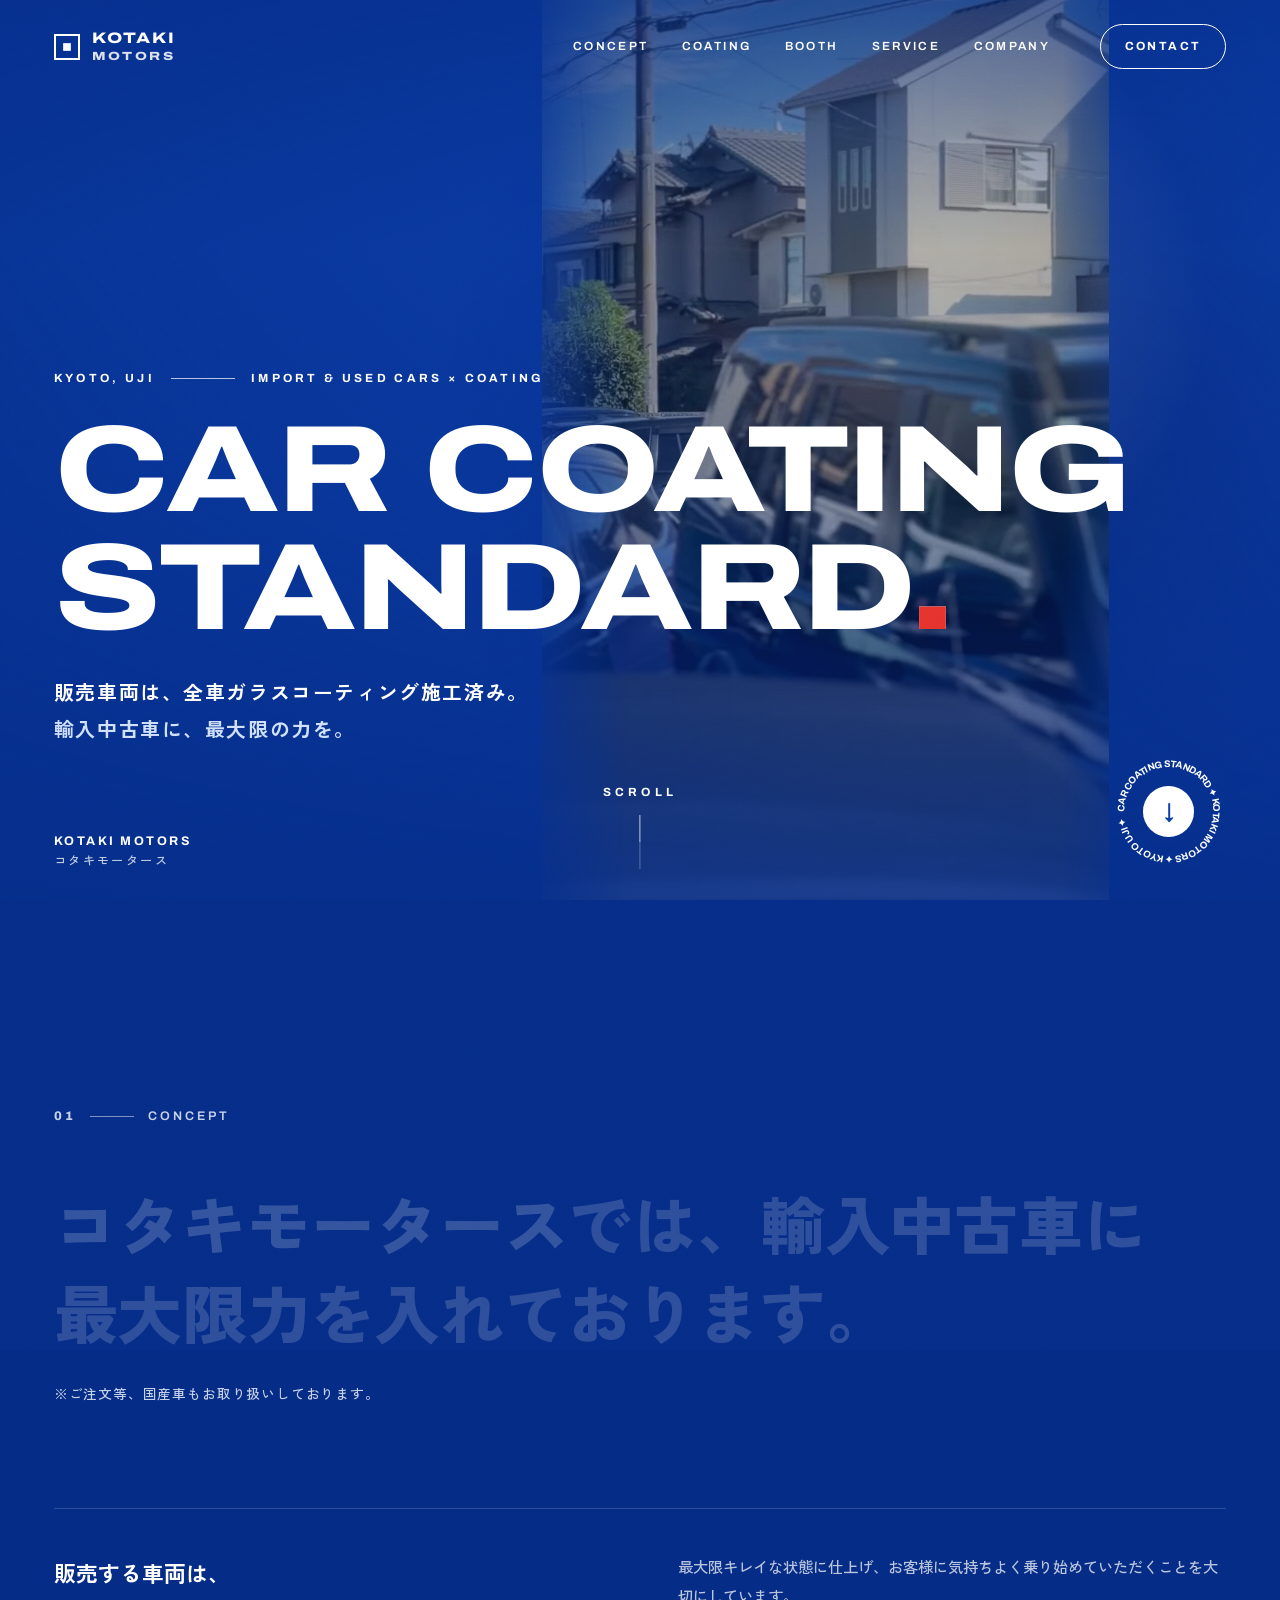
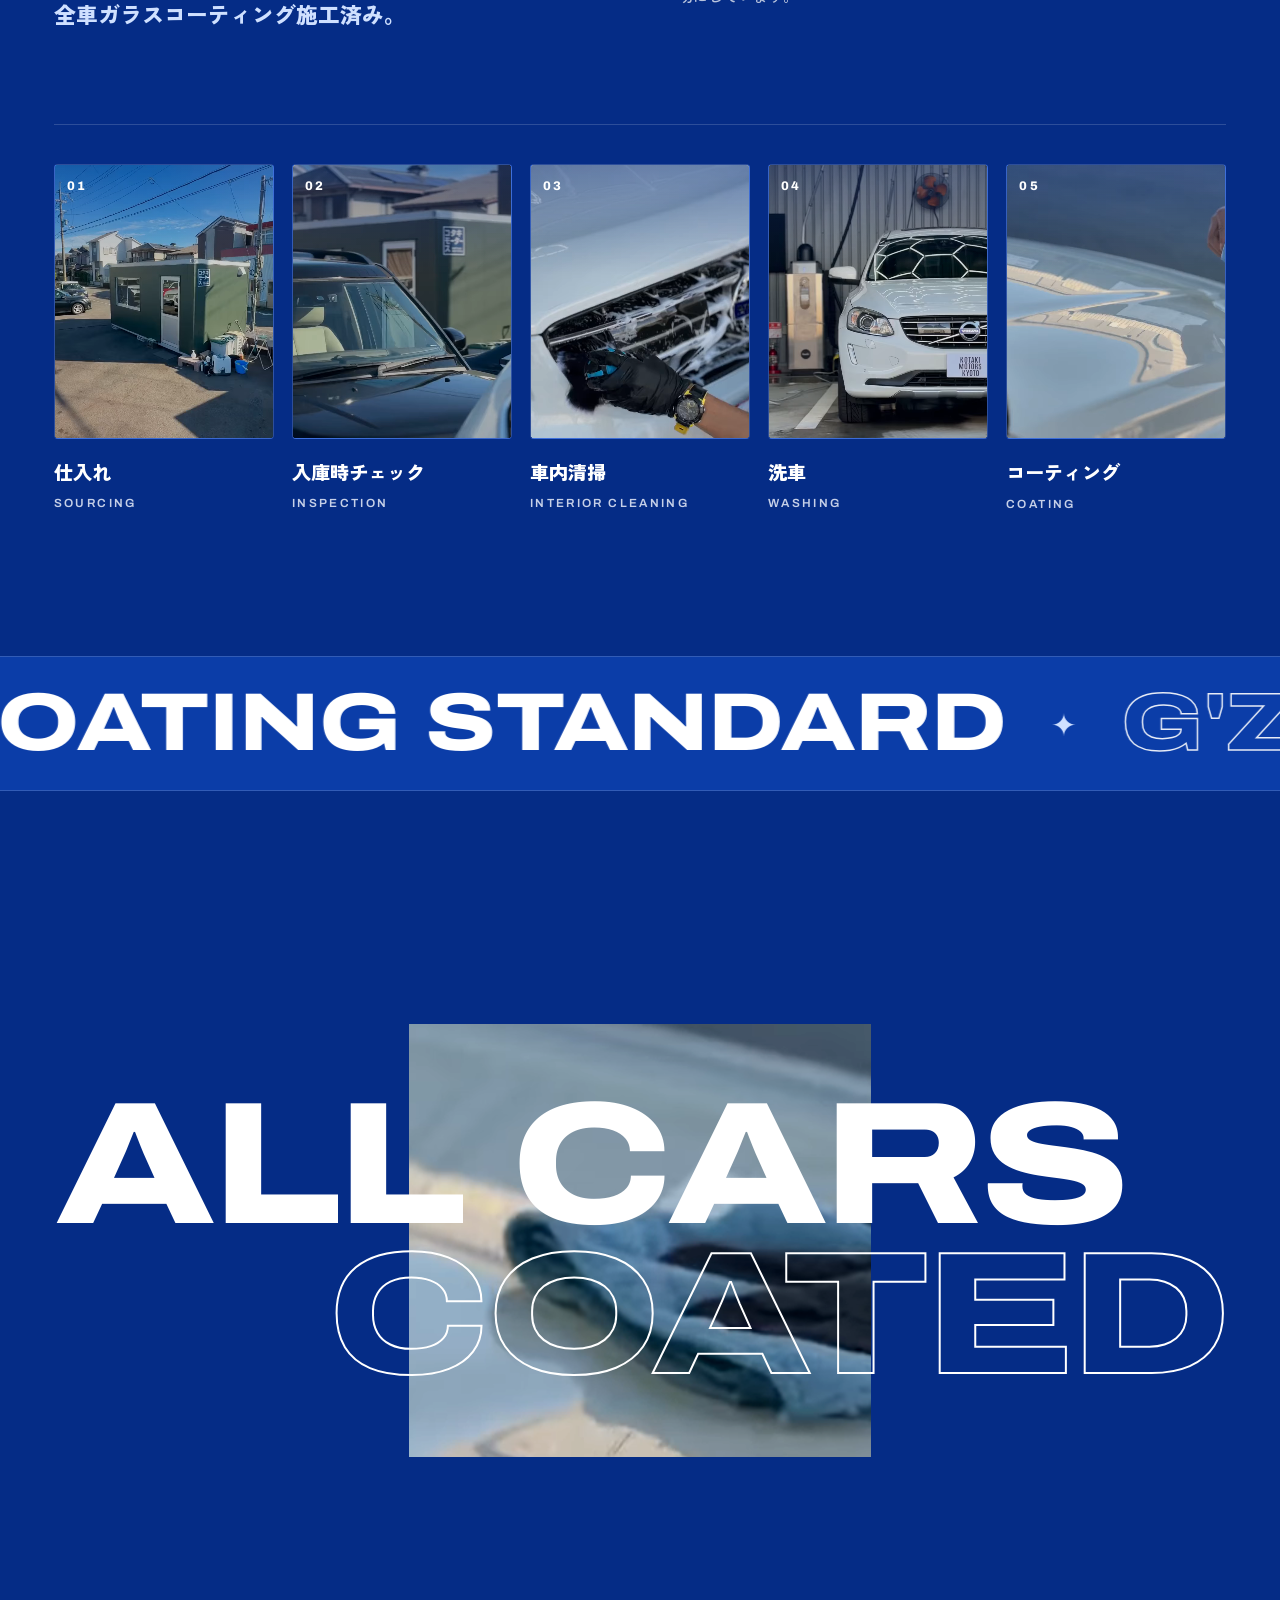
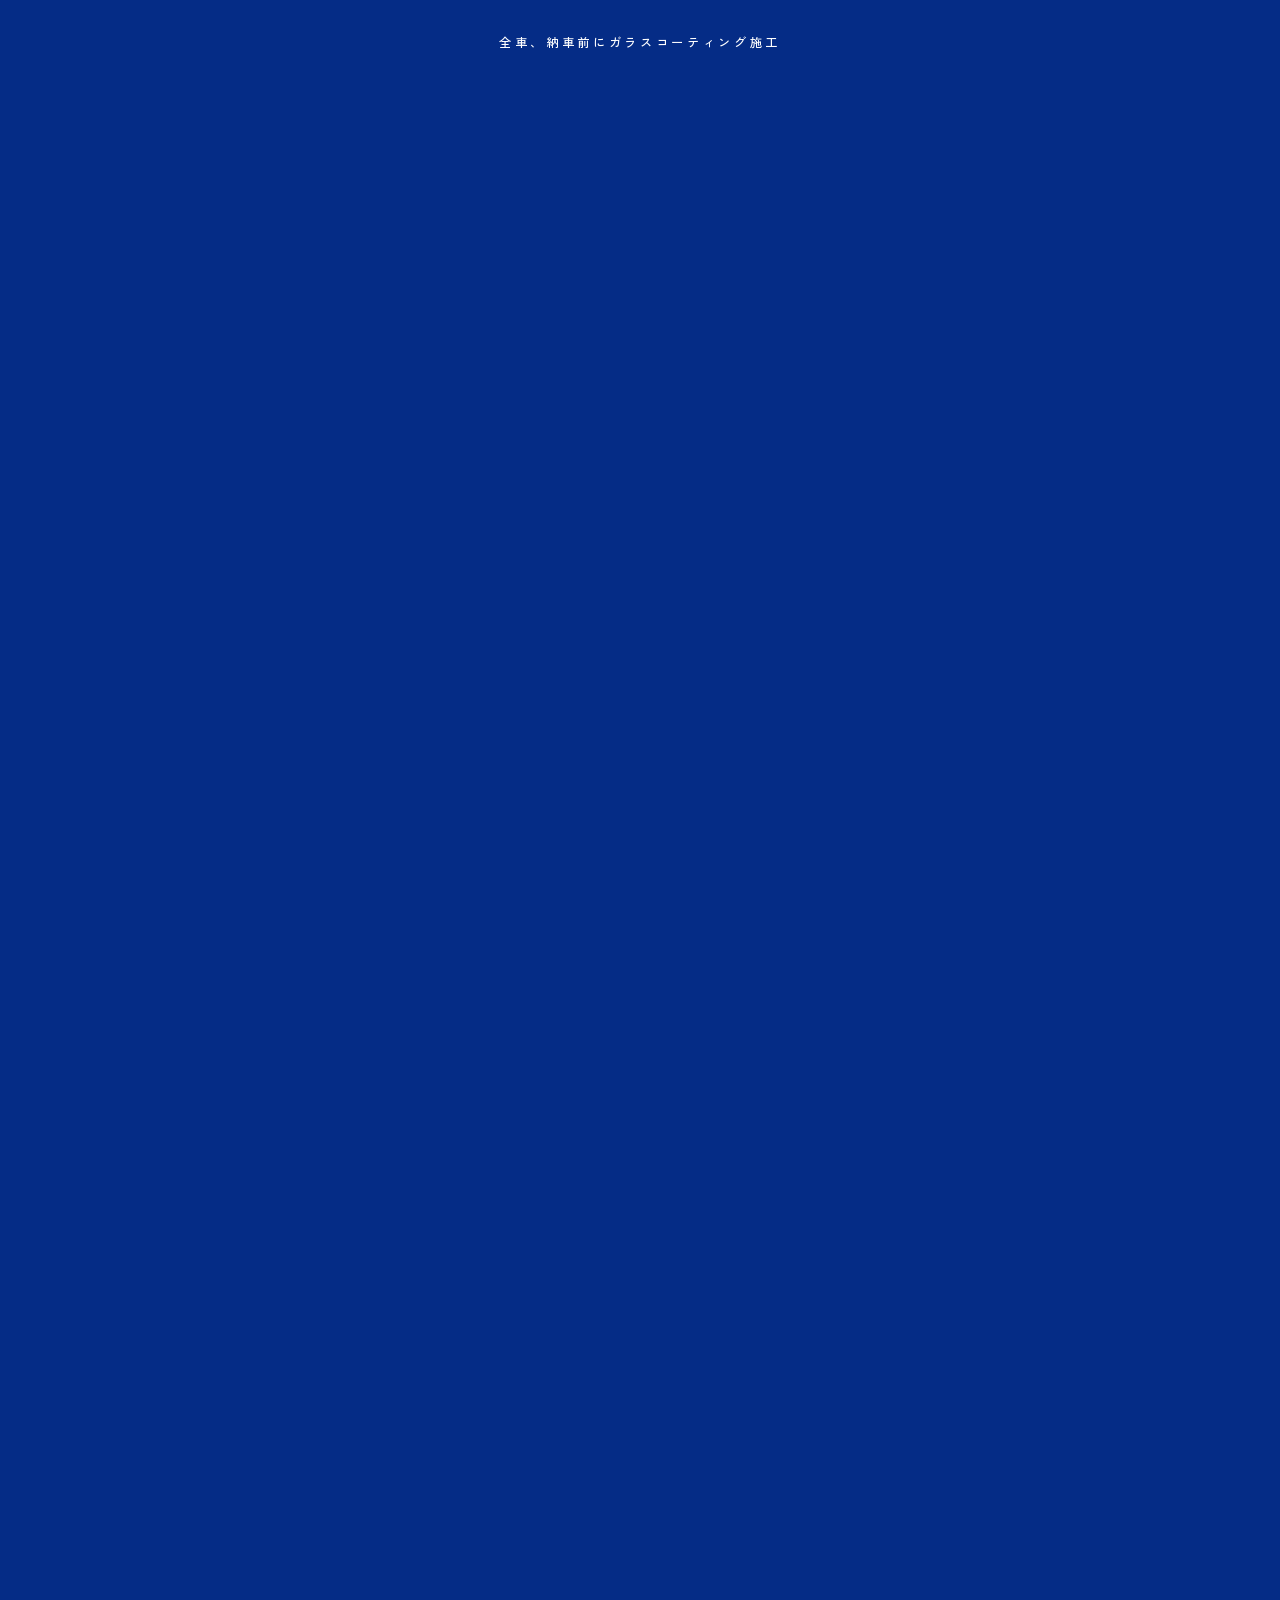
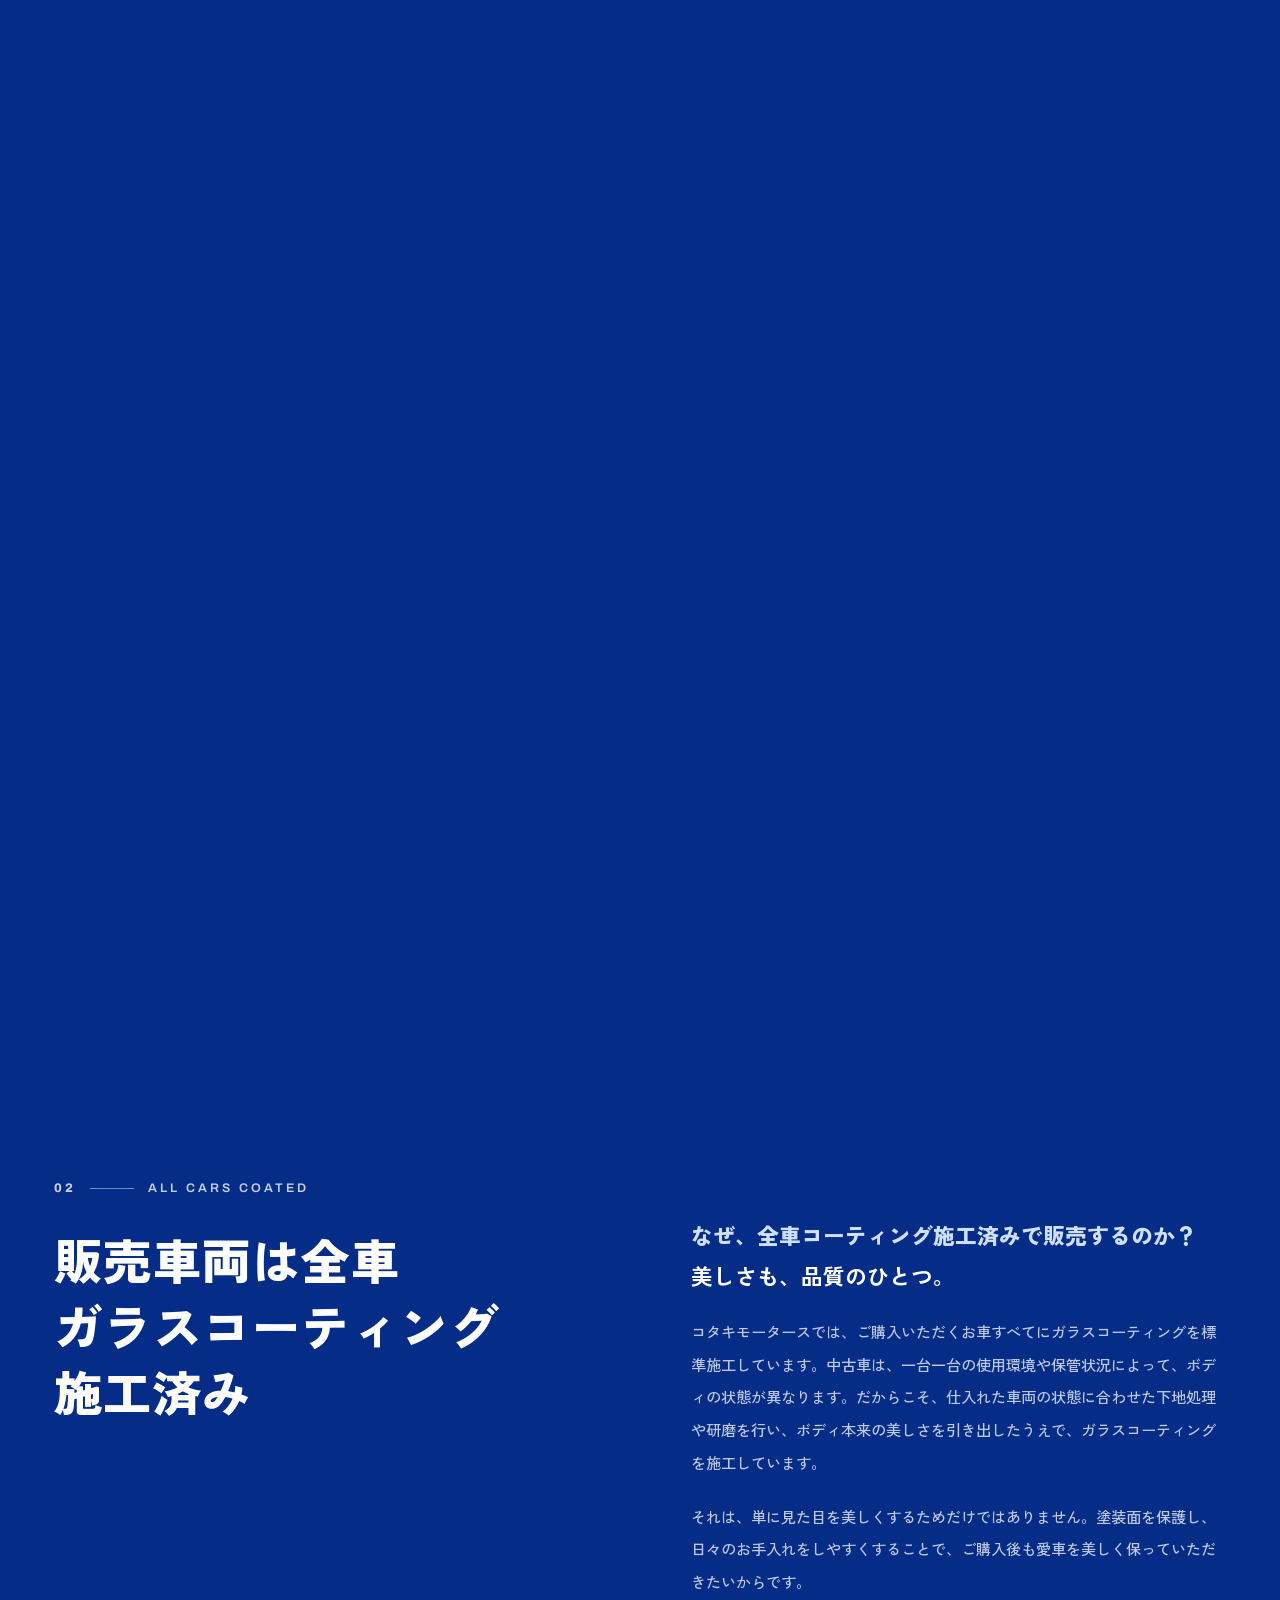
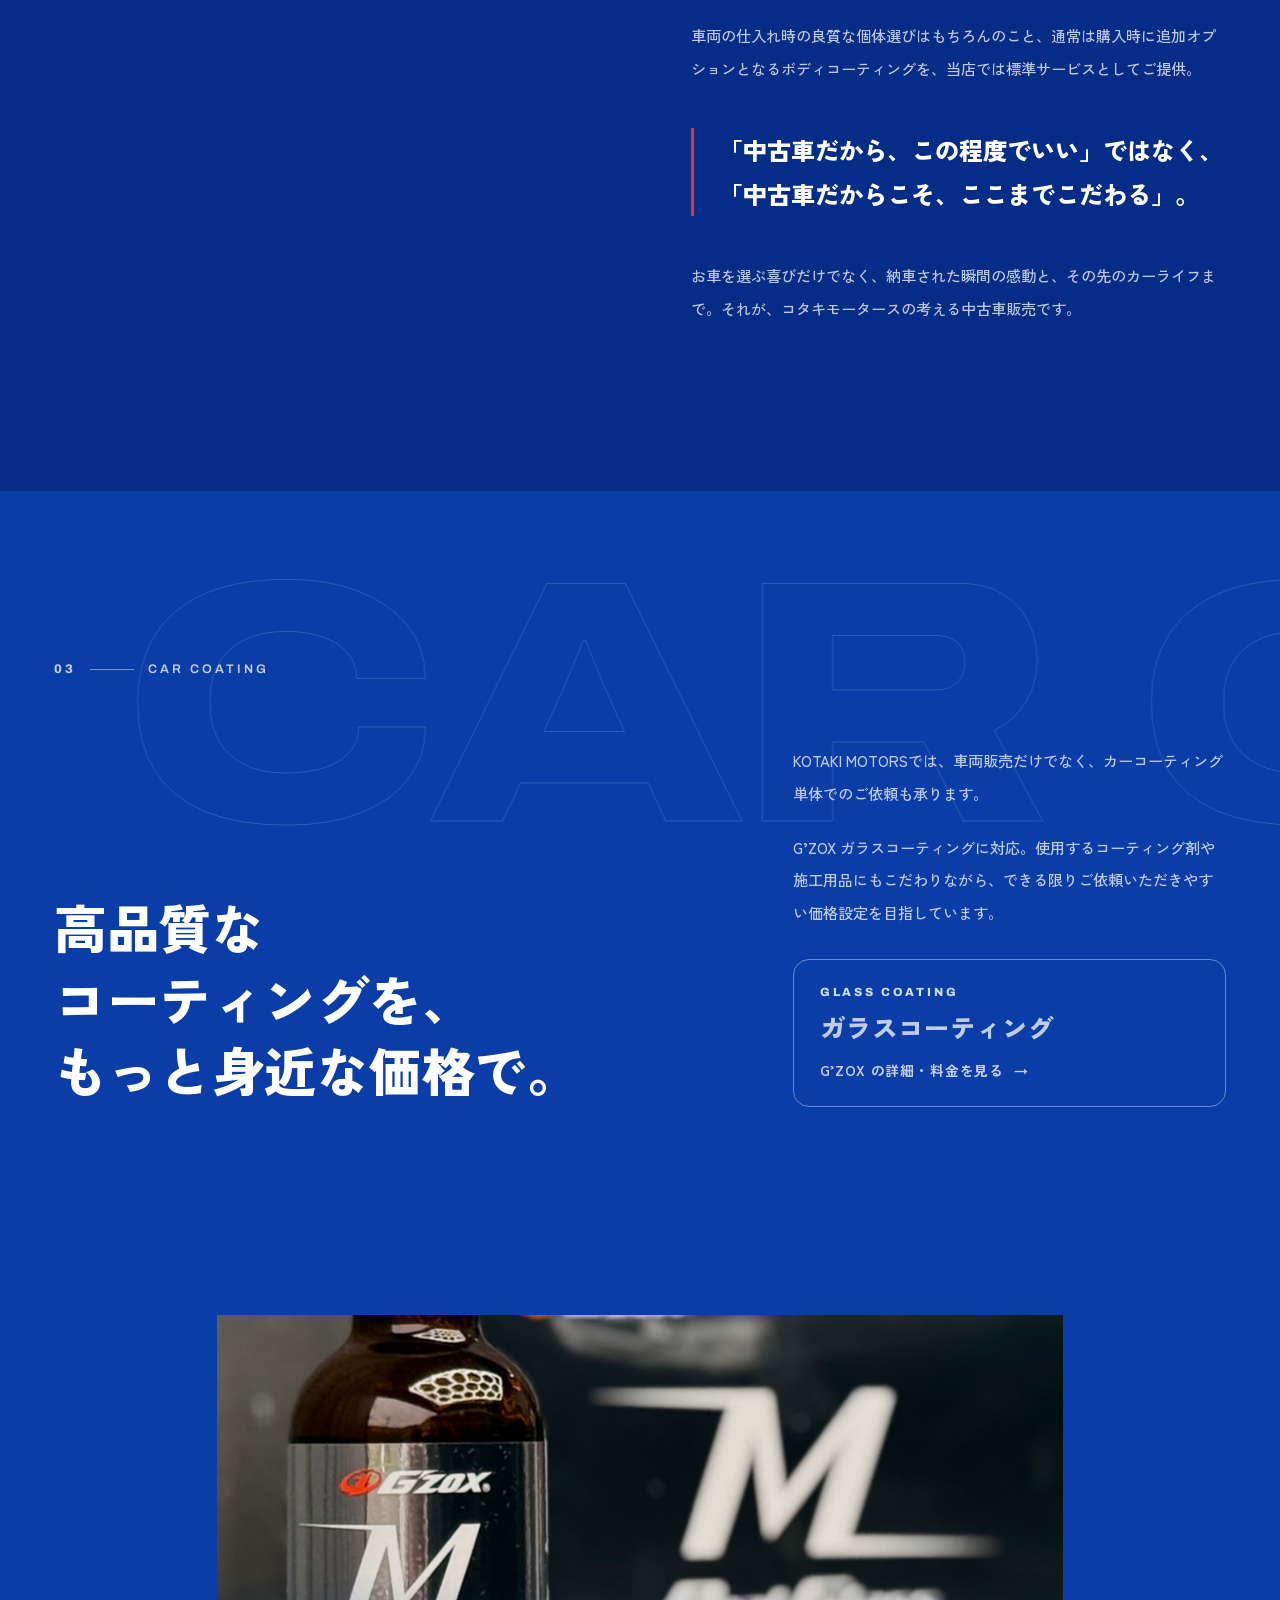
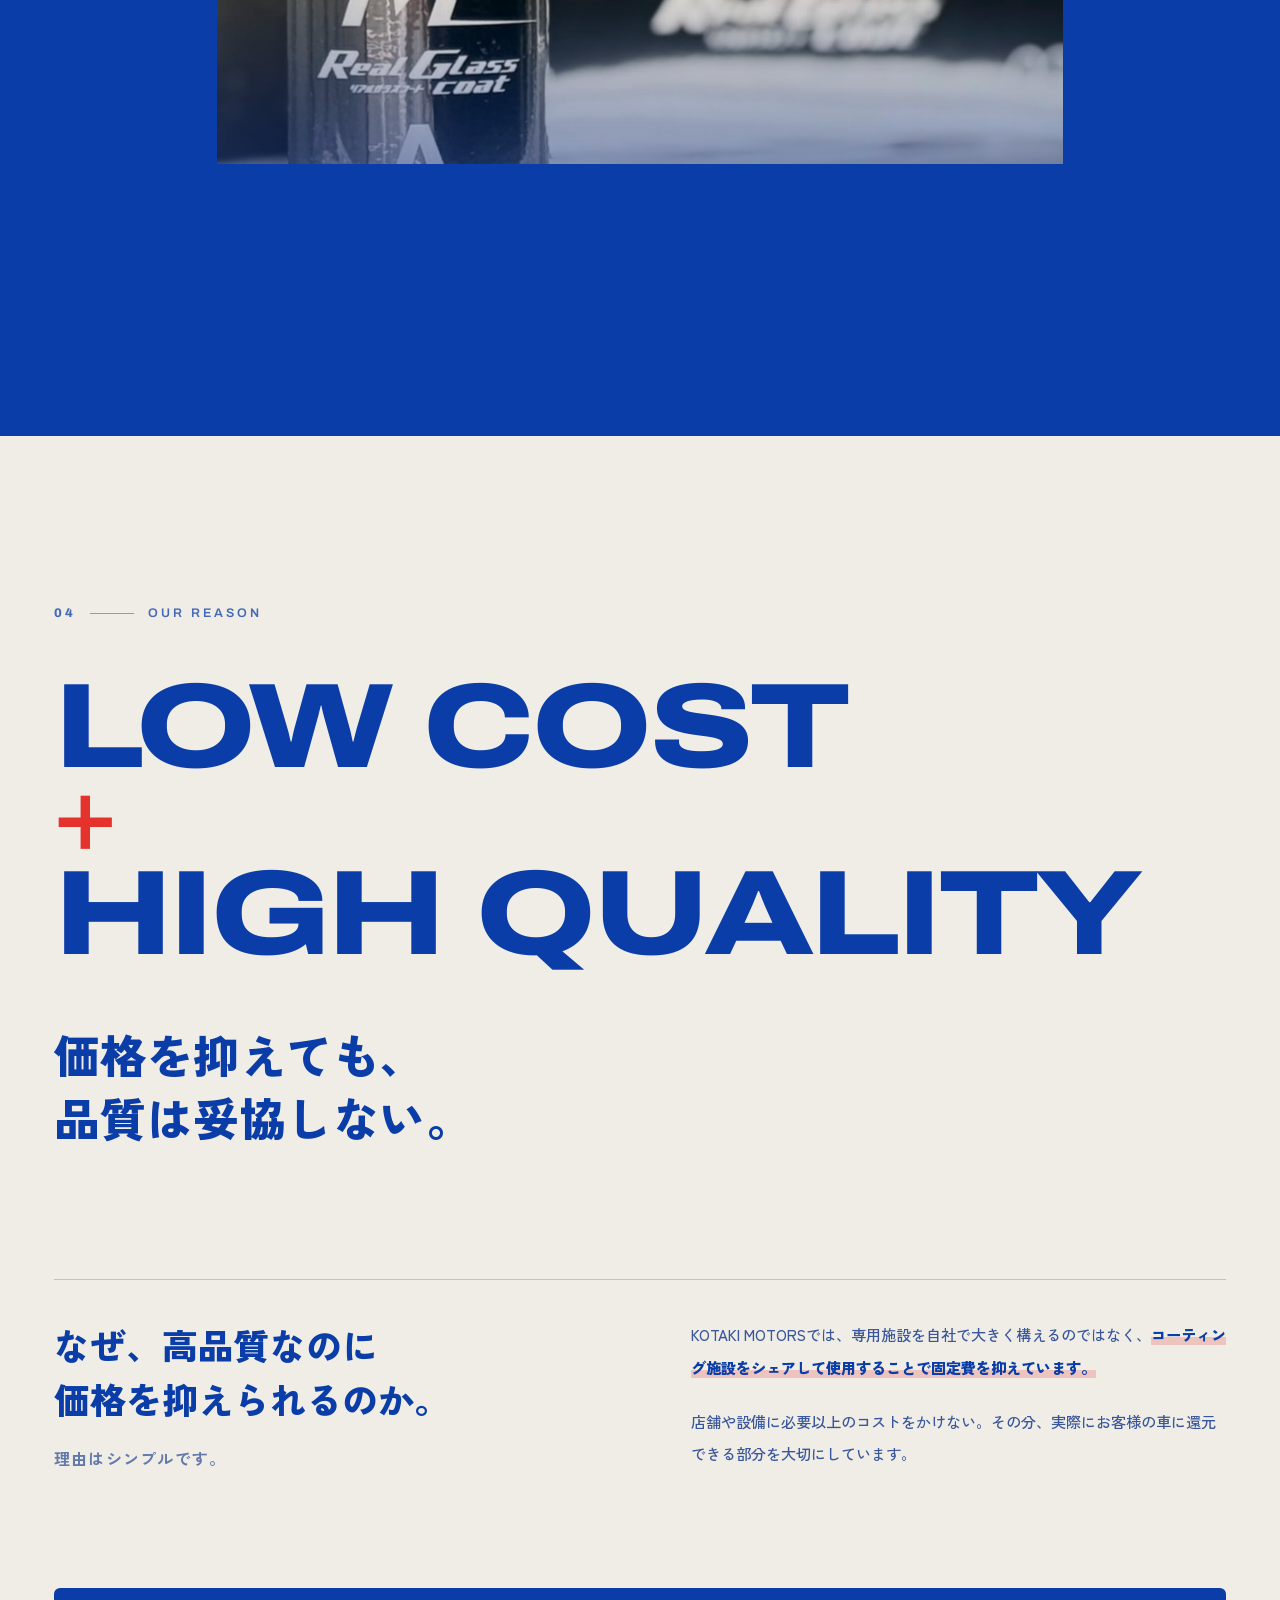
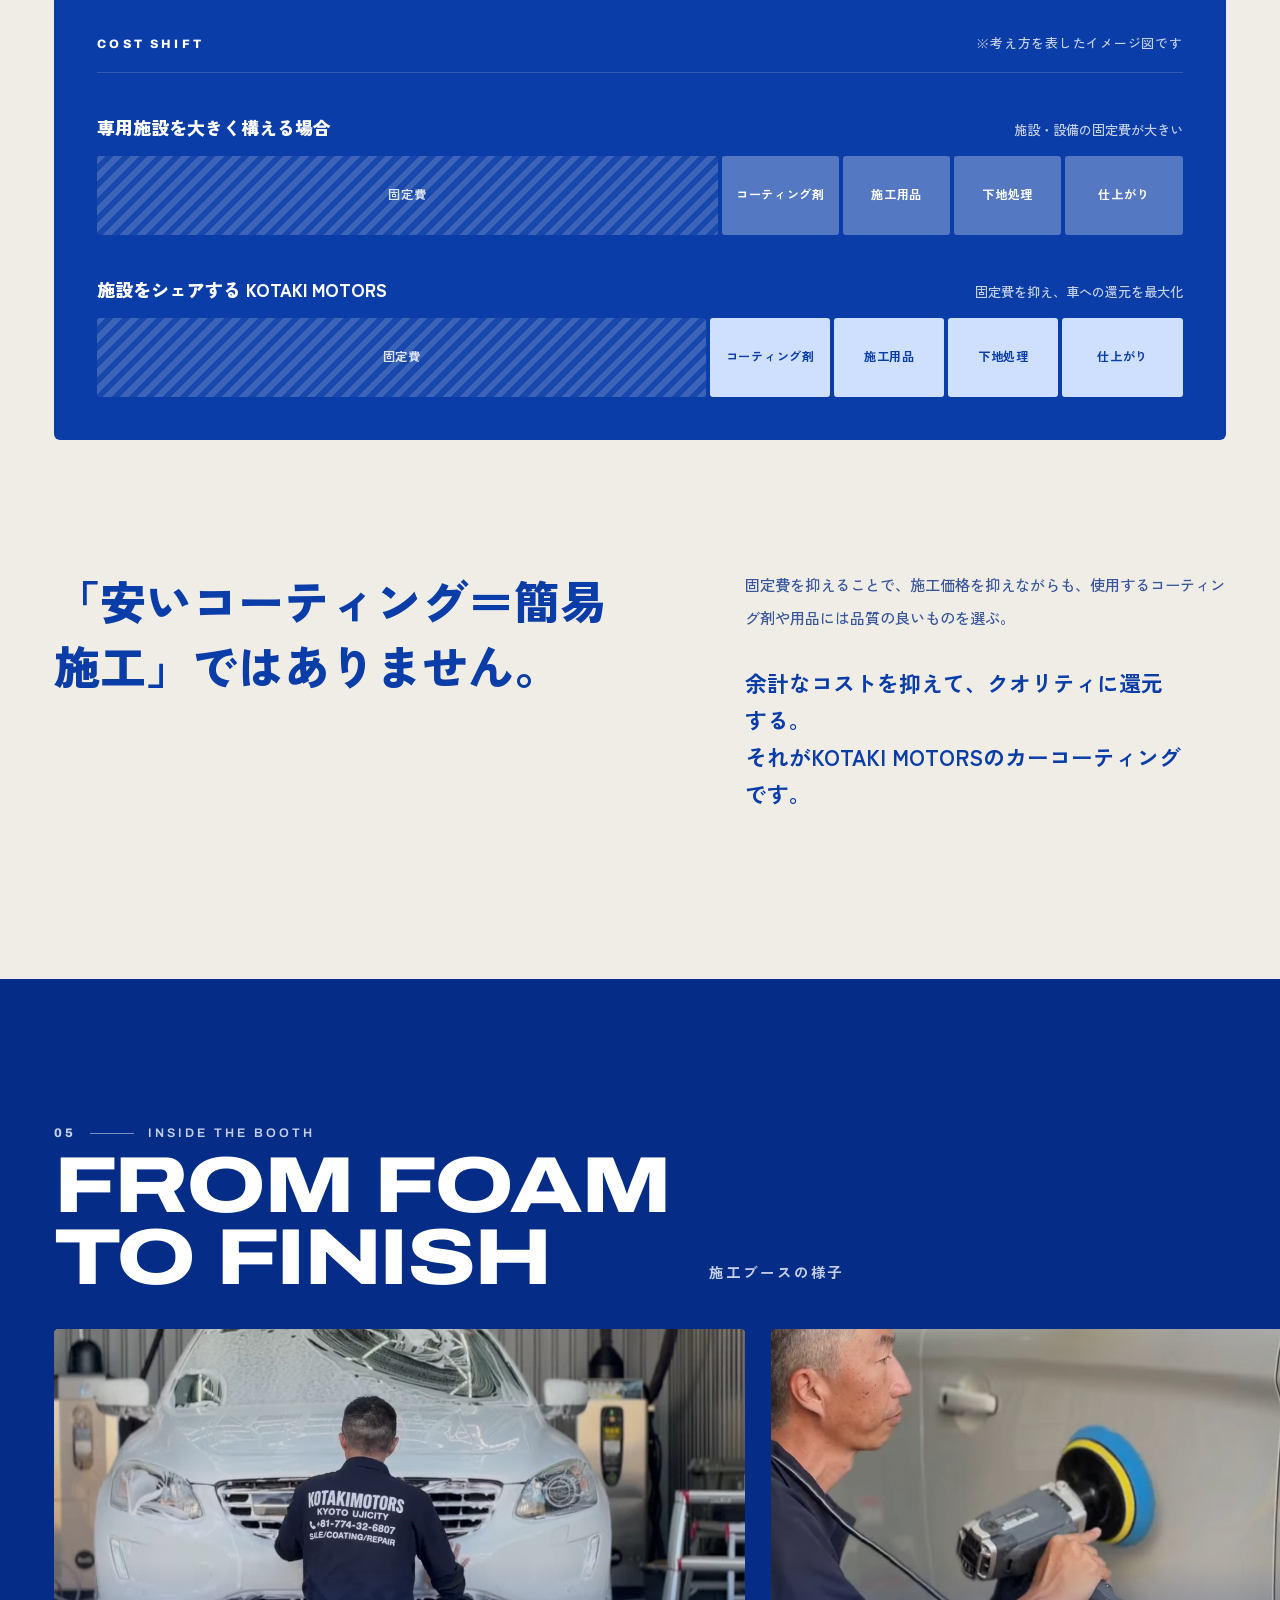
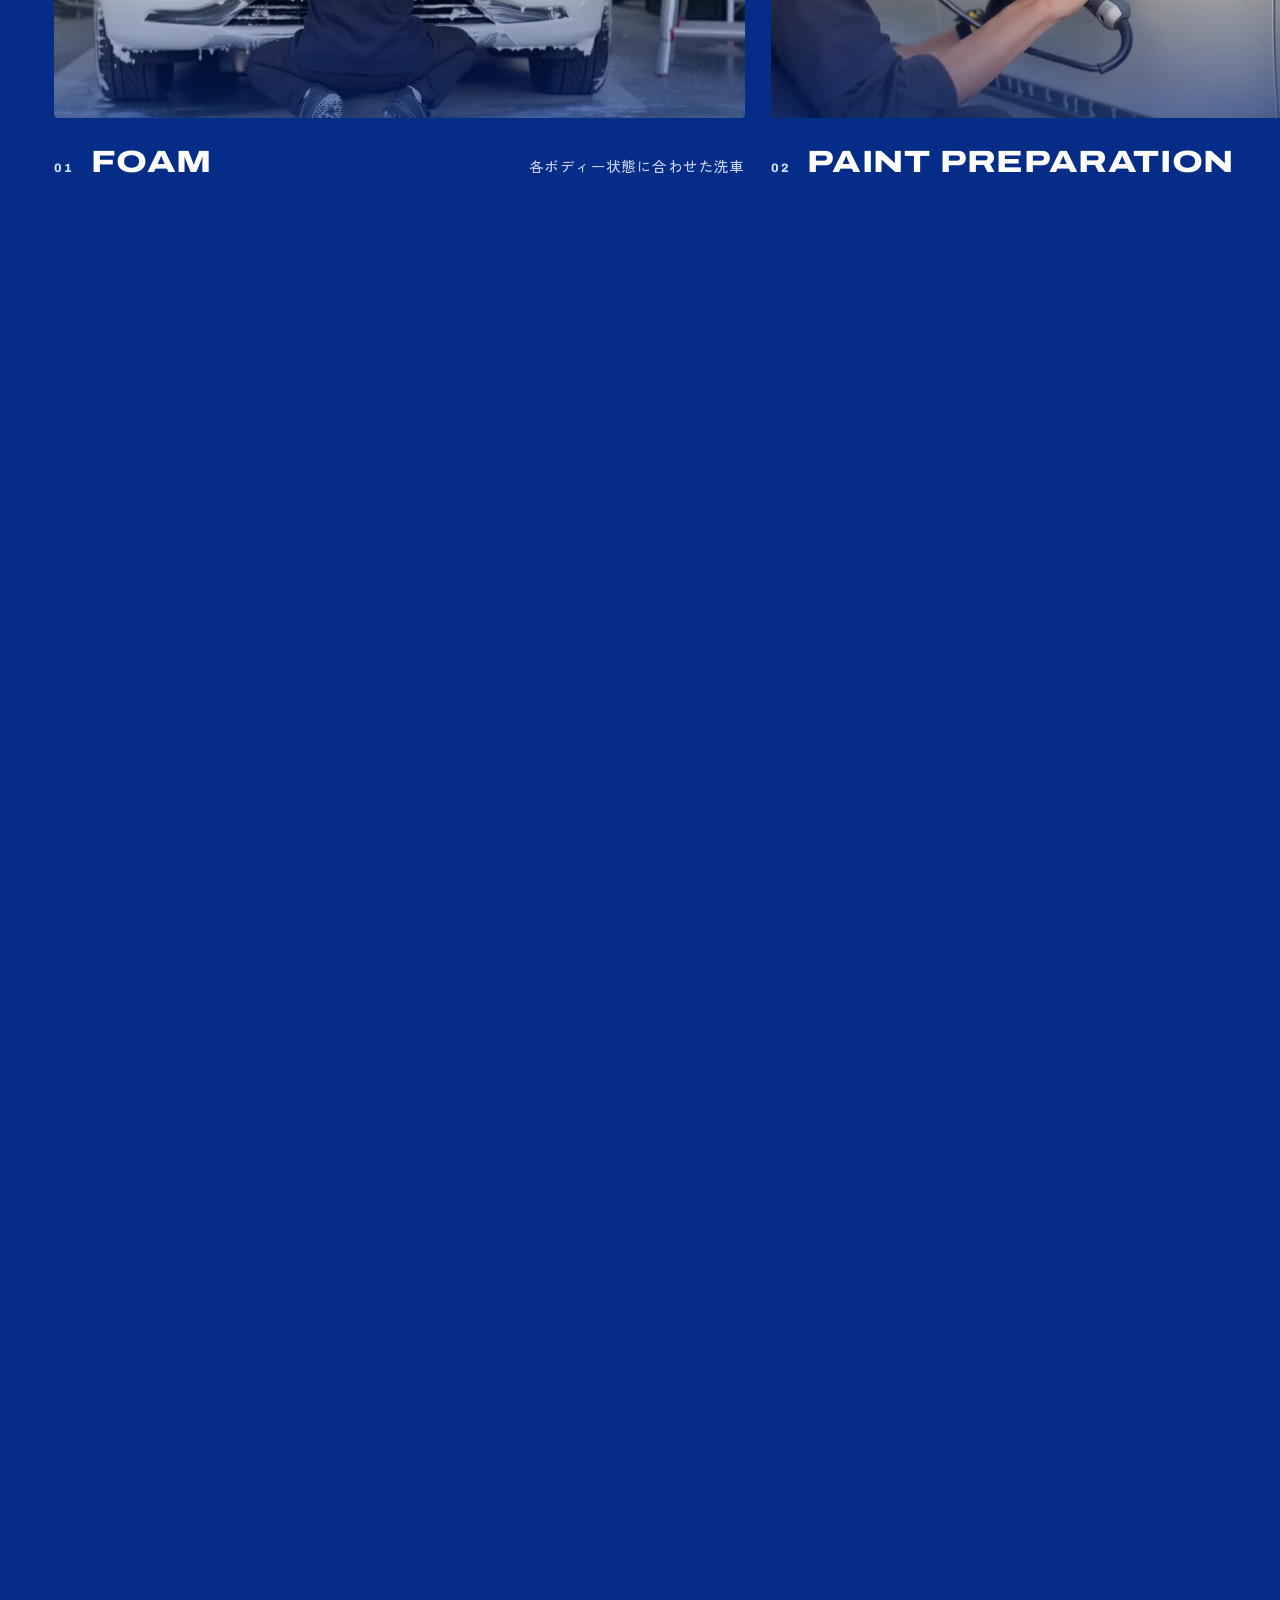
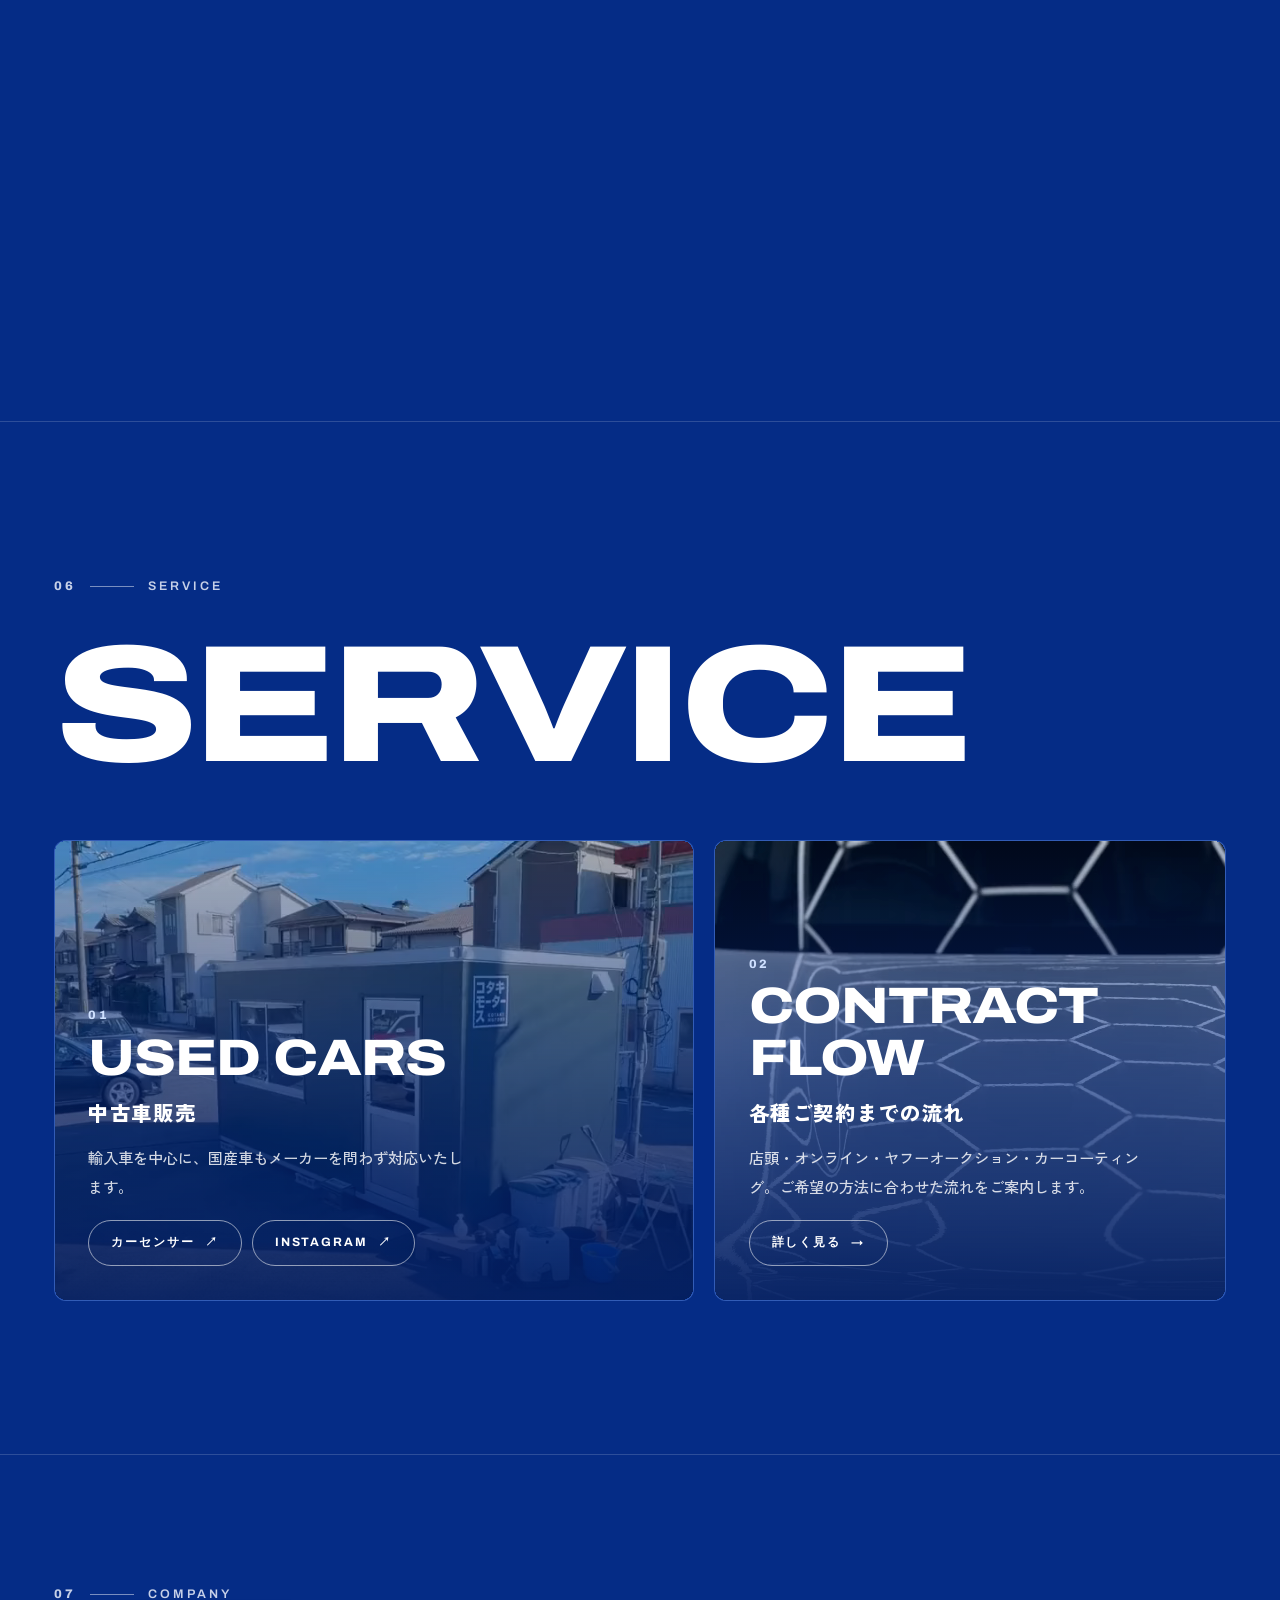
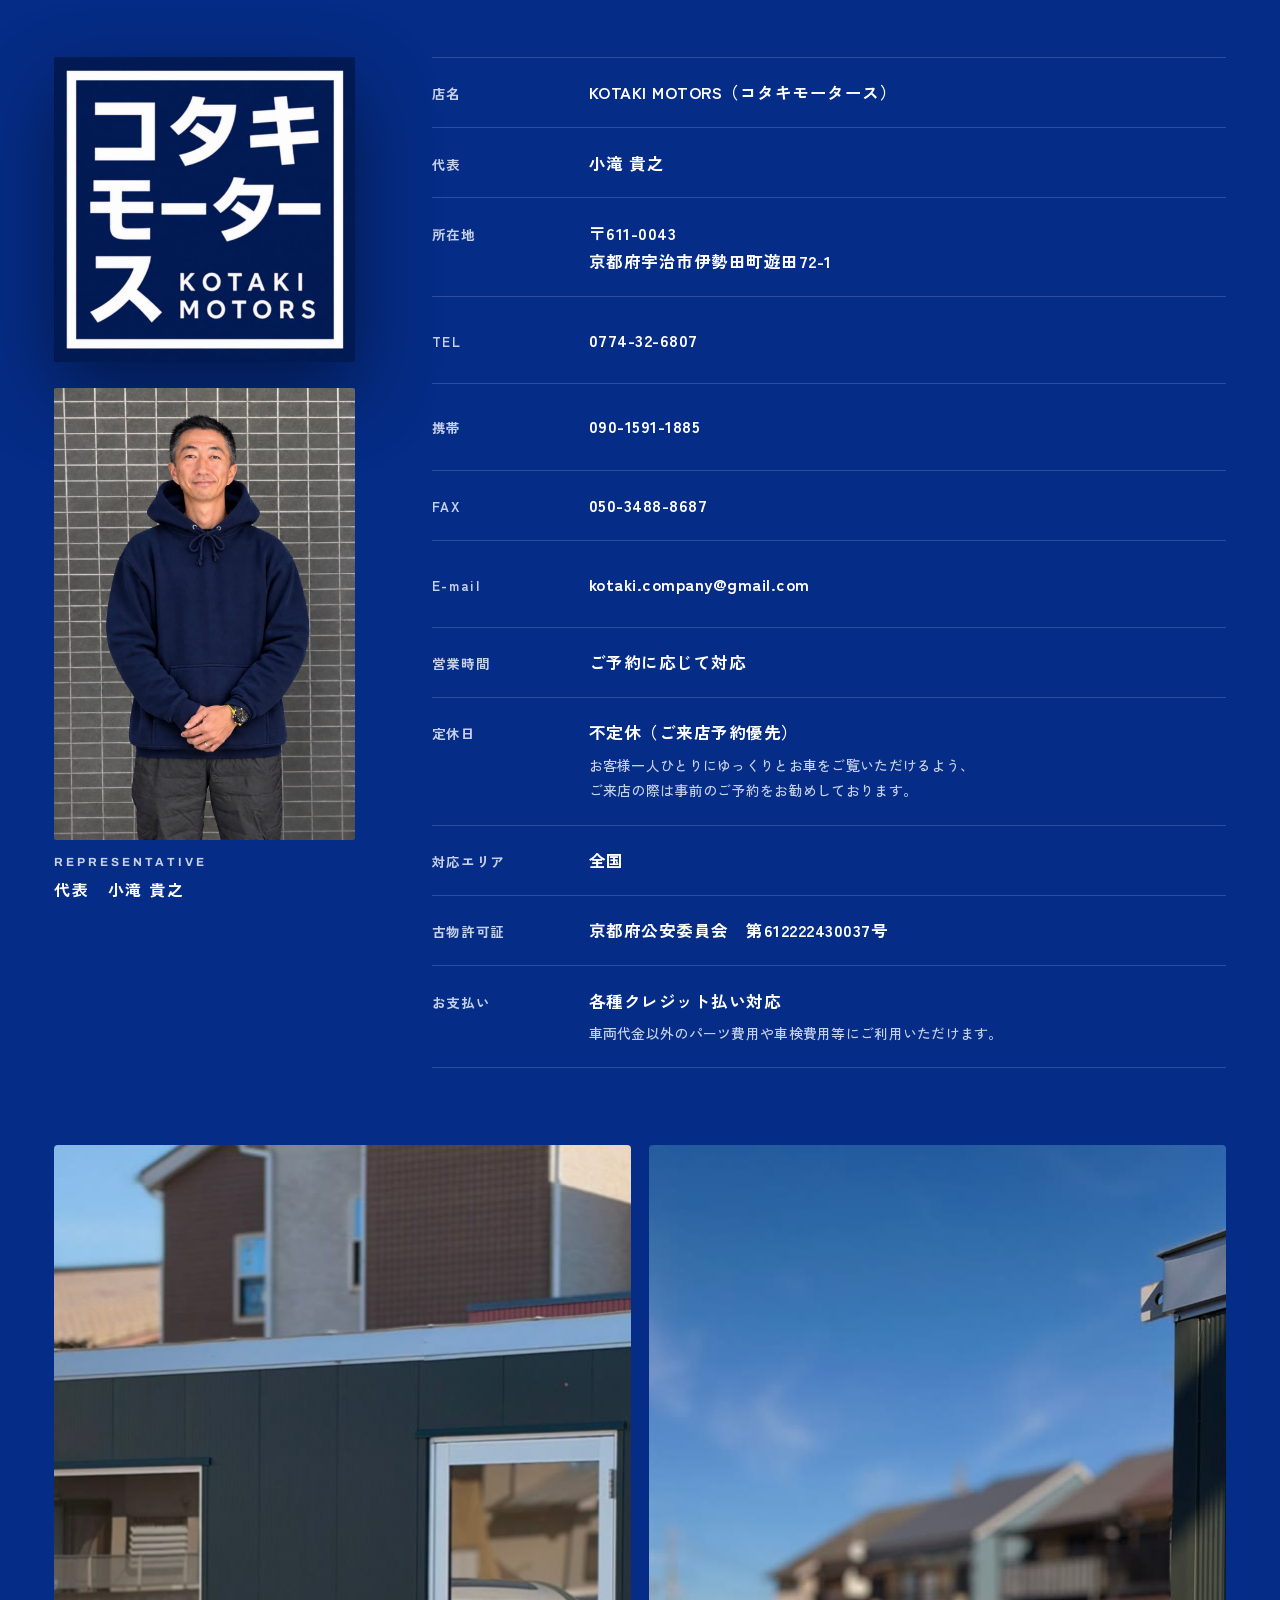
==== commit 8245ff4d: "Concept steps 01-03: use real footage instead of illustrations - 01 lot clip (yard3), 02 close-up ve" ====
--- a/index.html
+++ b/index.html
@@ -152,15 +152,15 @@
 
     <ol class="steps" data-fade>
       <li class="step">
-        <div class="step__img"><svg class="step__ill" viewBox="0 0 400 500" preserveAspectRatio="xMidYMid slice" aria-hidden="true"><defs><pattern id="dots1" width="22" height="22" patternUnits="userSpaceOnUse"><circle cx="2" cy="2" r="1.4" fill="#CFE0FF" opacity=".18"/></pattern></defs><rect width="400" height="500" fill="url(#dots1)"/><g transform="translate(0,20)"><g class="il"><path d="M24 292 L24 268 C24 256 32 248 46 245 L96 234 C118 210 150 196 190 196 L258 196 C292 196 320 212 338 238 L362 244 C378 248 388 258 388 274 L388 292 Z" fill="rgba(207,224,255,.10)"/><path d="M112 232 C128 214 150 206 178 206 L204 206 L204 236 Z"/><path d="M218 206 L258 206 C280 206 300 218 316 236 L218 236 Z"/><path d="M340 250 L372 254" /><circle cx="118" cy="296" r="30" fill="#0B3DA8"/><circle cx="118" cy="296" r="12"/><circle cx="306" cy="296" r="30" fill="#0B3DA8"/><circle cx="306" cy="296" r="12"/></g></g><g class="il" transform="translate(262,70) rotate(10)"><path d="M0 0 L70 0 L88 22 L70 44 L0 44 Z" fill="rgba(207,224,255,.14)"/><circle cx="14" cy="22" r="5"/><path d="M46 12 L54 24 L62 12 M44 24 L64 24 M44 31 L64 31 M54 24 L54 38" stroke-width="3"/></g><path class="il" d="M268 70 C240 90 232 120 232 196" stroke-dasharray="3 7"/><g class="il"><path d="M60 410 L340 410"/><path d="M96 430 L304 430" opacity=".5"/></g><path d="M80 104.6 L83.3 116.7 L95.4 120 L83.3 123.3 L80 135.4 L76.7 123.3 L64.6 120 L76.7 116.7 Z" fill="#CFE0FF" stroke="none"/><path d="M340 288.8 L342.4 297.6 L351.2 300 L342.4 302.4 L340 311.2 L337.6 302.4 L328.8 300 L337.6 297.6 Z" fill="#CFE0FF" stroke="none"/></svg><i>01</i></div>
+        <div class="step__img"><video muted loop playsinline preload="metadata" poster="assets/img/yard3.jpg" aria-label="仕入れた車両が並ぶ展示場"><source src="assets/video/yard3.mp4" type="video/mp4"><source src="assets/video/yard3.webm" type="video/webm"></video><i>01</i></div>
         <b>仕入れ</b><span>Sourcing</span>
       </li>
       <li class="step">
-        <div class="step__img"><svg class="step__ill" viewBox="0 0 400 500" preserveAspectRatio="xMidYMid slice" aria-hidden="true"><defs><pattern id="dots2" width="22" height="22" patternUnits="userSpaceOnUse"><circle cx="2" cy="2" r="1.4" fill="#CFE0FF" opacity=".18"/></pattern></defs><rect width="400" height="500" fill="url(#dots2)"/><g class="il"><rect x="120" y="60" width="160" height="210" rx="14" fill="rgba(207,224,255,.10)"/><rect x="164" y="48" width="72" height="26" rx="8" fill="#0B3DA8"/><path d="M146 112 l10 10 l18 -20" stroke-width="4"/><path d="M190 112 H256"/><path d="M146 158 l10 10 l18 -20" stroke-width="4"/><path d="M190 158 H256"/><path d="M146 204 l10 10 l18 -20" stroke-width="4"/><path d="M190 204 H236"/></g><g transform="translate(0,150) scale(.72)"><g class="il"><path d="M24 292 L24 268 C24 256 32 248 46 245 L96 234 C118 210 150 196 190 196 L258 196 C292 196 320 212 338 238 L362 244 C378 248 388 258 388 274 L388 292 Z" fill="rgba(207,224,255,.10)"/><path d="M112 232 C128 214 150 206 178 206 L204 206 L204 236 Z"/><path d="M218 206 L258 206 C280 206 300 218 316 236 L218 236 Z"/><path d="M340 250 L372 254" /><circle cx="118" cy="296" r="30" fill="#0B3DA8"/><circle cx="118" cy="296" r="12"/><circle cx="306" cy="296" r="30" fill="#0B3DA8"/><circle cx="306" cy="296" r="12"/></g></g><g class="il"><circle cx="262" cy="396" r="46" fill="rgba(11,61,168,.55)"/><path d="M296 430 L340 474" stroke-width="7"/><path d="M244 396 l14 14 l24 -28" stroke="#fff" stroke-width="5"/></g><path d="M70 79.4 L72.7 89.3 L82.6 92 L72.7 94.7 L70 104.6 L67.3 94.7 L57.4 92 L67.3 89.3 Z" fill="#CFE0FF" stroke="none"/></svg><i>02</i></div>
+        <div class="step__img"><video muted loop playsinline preload="metadata" poster="assets/img/yard.jpg" aria-label="車両を確認する様子"><source src="assets/video/yard.mp4" type="video/mp4"><source src="assets/video/yard.webm" type="video/webm"></video><i>02</i></div>
         <b>入庫時チェック</b><span>Inspection</span>
       </li>
       <li class="step">
-        <div class="step__img"><svg class="step__ill" viewBox="0 0 400 500" preserveAspectRatio="xMidYMid slice" aria-hidden="true"><defs><pattern id="dots3" width="22" height="22" patternUnits="userSpaceOnUse"><circle cx="2" cy="2" r="1.4" fill="#CFE0FF" opacity=".18"/></pattern></defs><rect width="400" height="500" fill="url(#dots3)"/><g class="il"><circle cx="200" cy="250" r="118" stroke-width="14" fill="rgba(207,224,255,.06)"/><circle cx="200" cy="250" r="34" fill="#0B3DA8"/><path d="M90 236 C130 262 160 262 170 252" stroke-width="12"/><path d="M310 236 C270 262 240 262 230 252" stroke-width="12"/><path d="M200 284 L200 364" stroke-width="12"/></g><path d="M108 105.6 L112.8 123.2 L130.4 128 L112.8 132.8 L108 150.4 L103.2 132.8 L85.6 128 L103.2 123.2 Z" fill="#CFE0FF" stroke="none"/><path d="M300 102.6 L303.3 114.7 L315.4 118 L303.3 121.3 L300 133.4 L296.7 121.3 L284.6 118 L296.7 114.7 Z" fill="#CFE0FF" stroke="none"/><path d="M330 330.4 L334.2 345.8 L349.6 350 L334.2 354.2 L330 369.6 L325.8 354.2 L310.4 350 L325.8 345.8 Z" fill="#CFE0FF" stroke="none"/><path d="M74 347.4 L76.7 357.3 L86.6 360 L76.7 362.7 L74 372.6 L71.3 362.7 L61.4 360 L71.3 357.3 Z" fill="#CFE0FF" stroke="none"/><g class="il" transform="translate(268,380) rotate(-14)"><path d="M0 40 C0 10 18 0 40 0 C62 0 80 10 80 40 L80 70 L0 70 Z" fill="rgba(207,224,255,.14)"/><path d="M14 30 H66" opacity=".6"/><path d="M14 46 H66" opacity=".6"/></g></svg><i>03</i></div>
+        <div class="step__img"><video muted loop playsinline preload="metadata" poster="assets/img/foam2.jpg" aria-label="手作業で丁寧に仕上げる様子"><source src="assets/video/foam2.mp4" type="video/mp4"><source src="assets/video/foam2.webm" type="video/webm"></video><i>03</i></div>
         <b>車内清掃</b><span>Interior cleaning</span>
       </li>
       <li class="step">
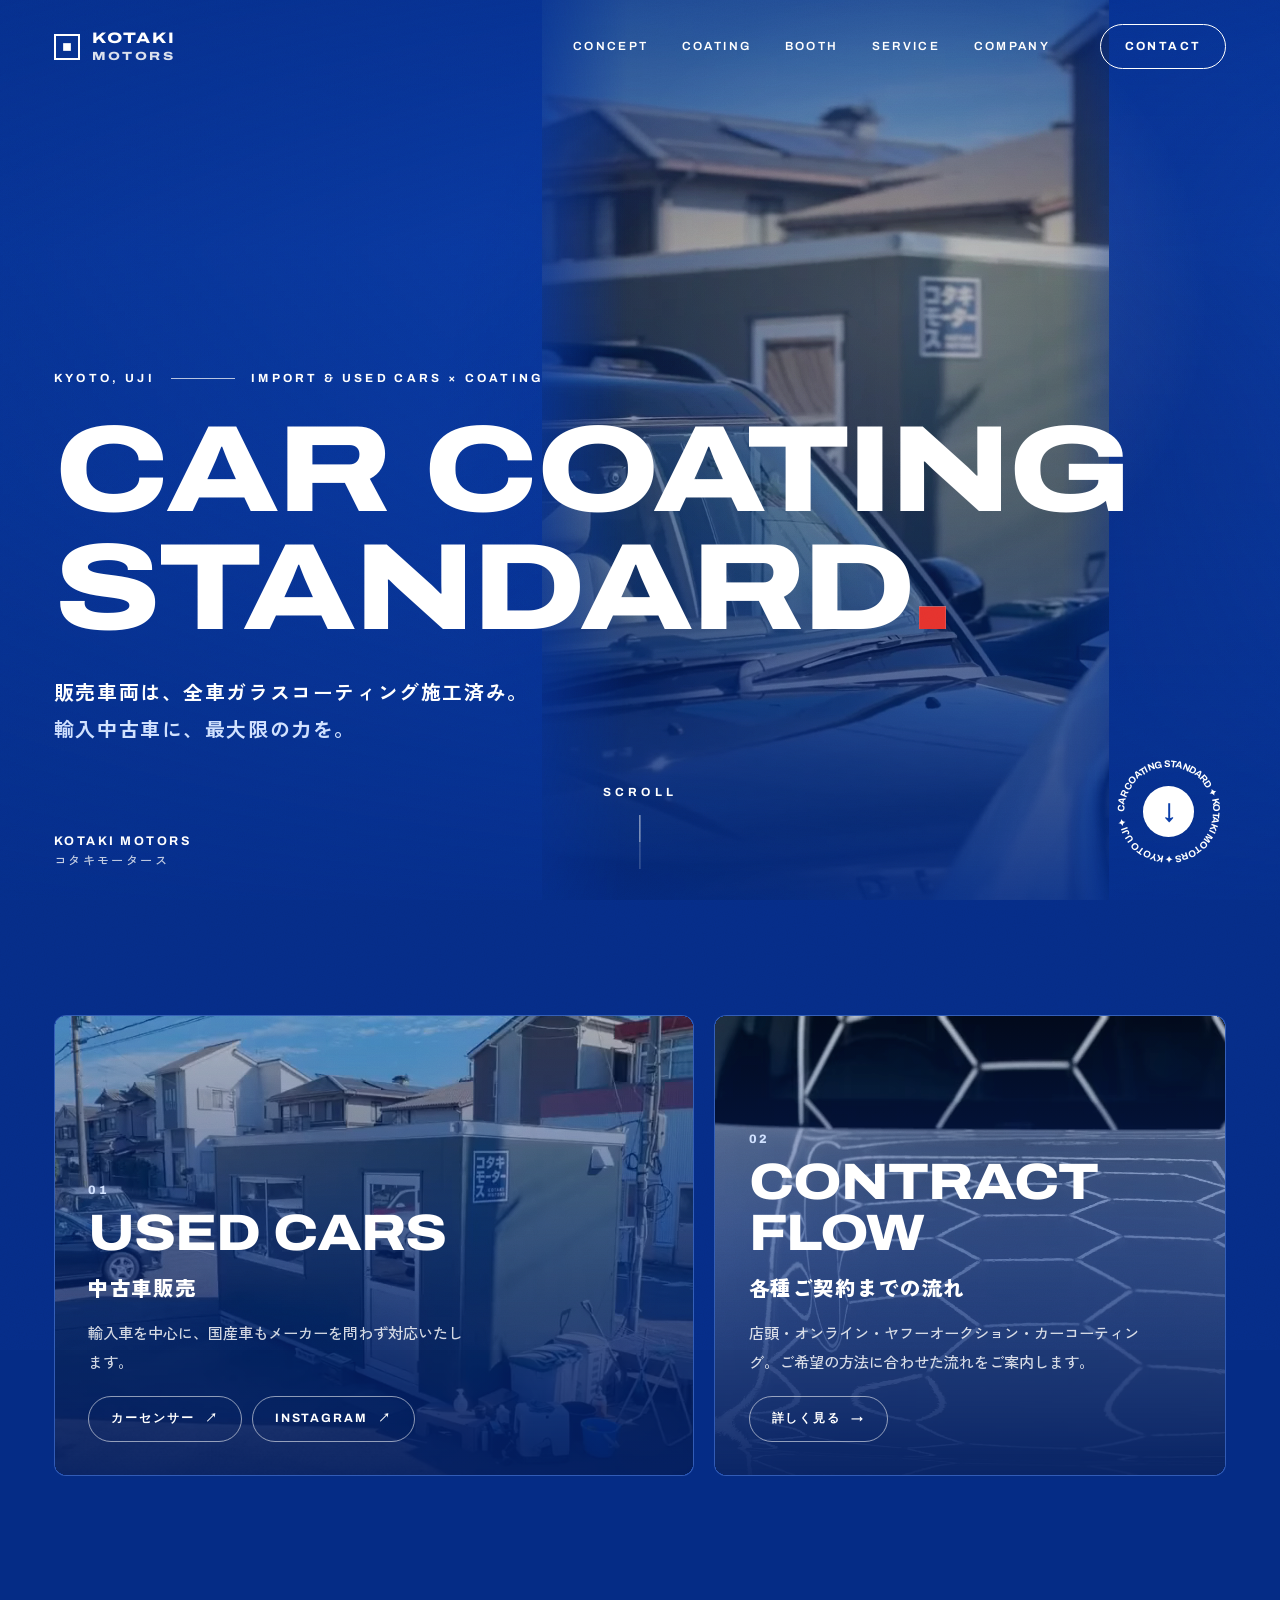
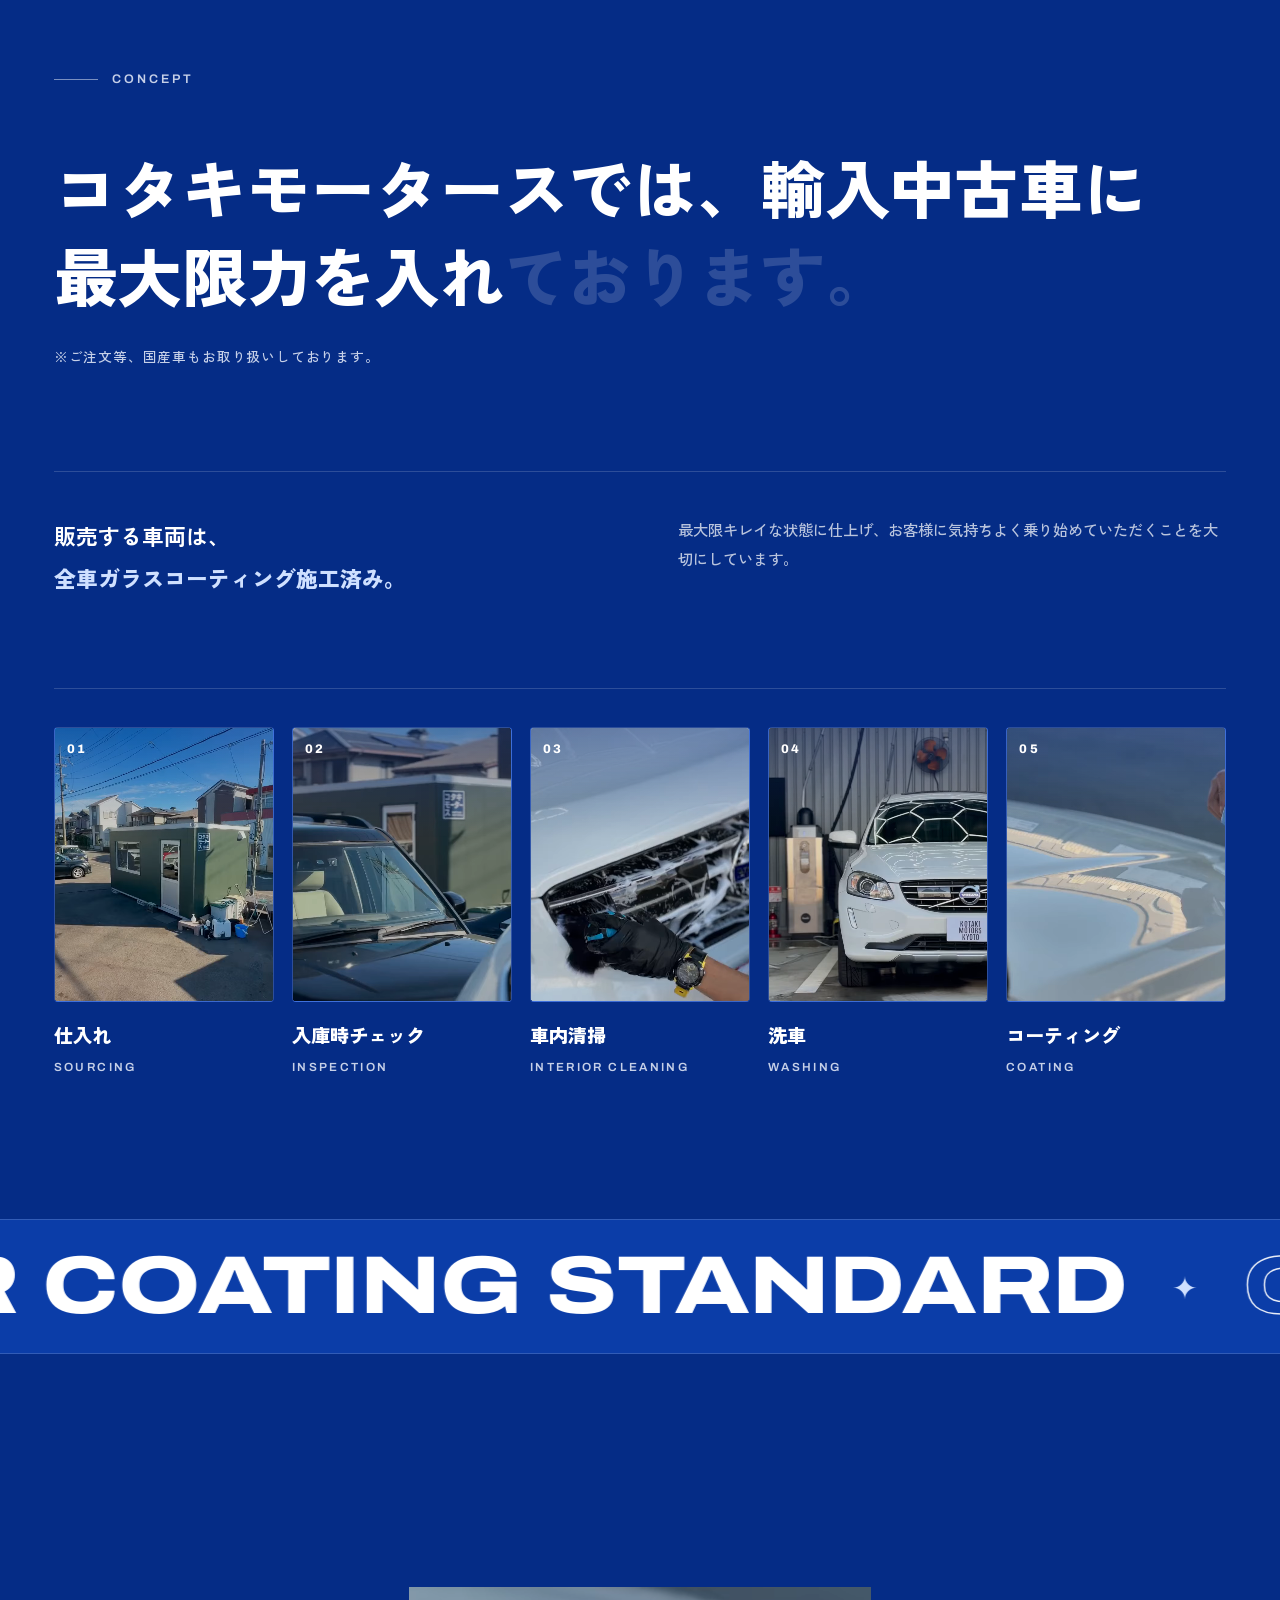
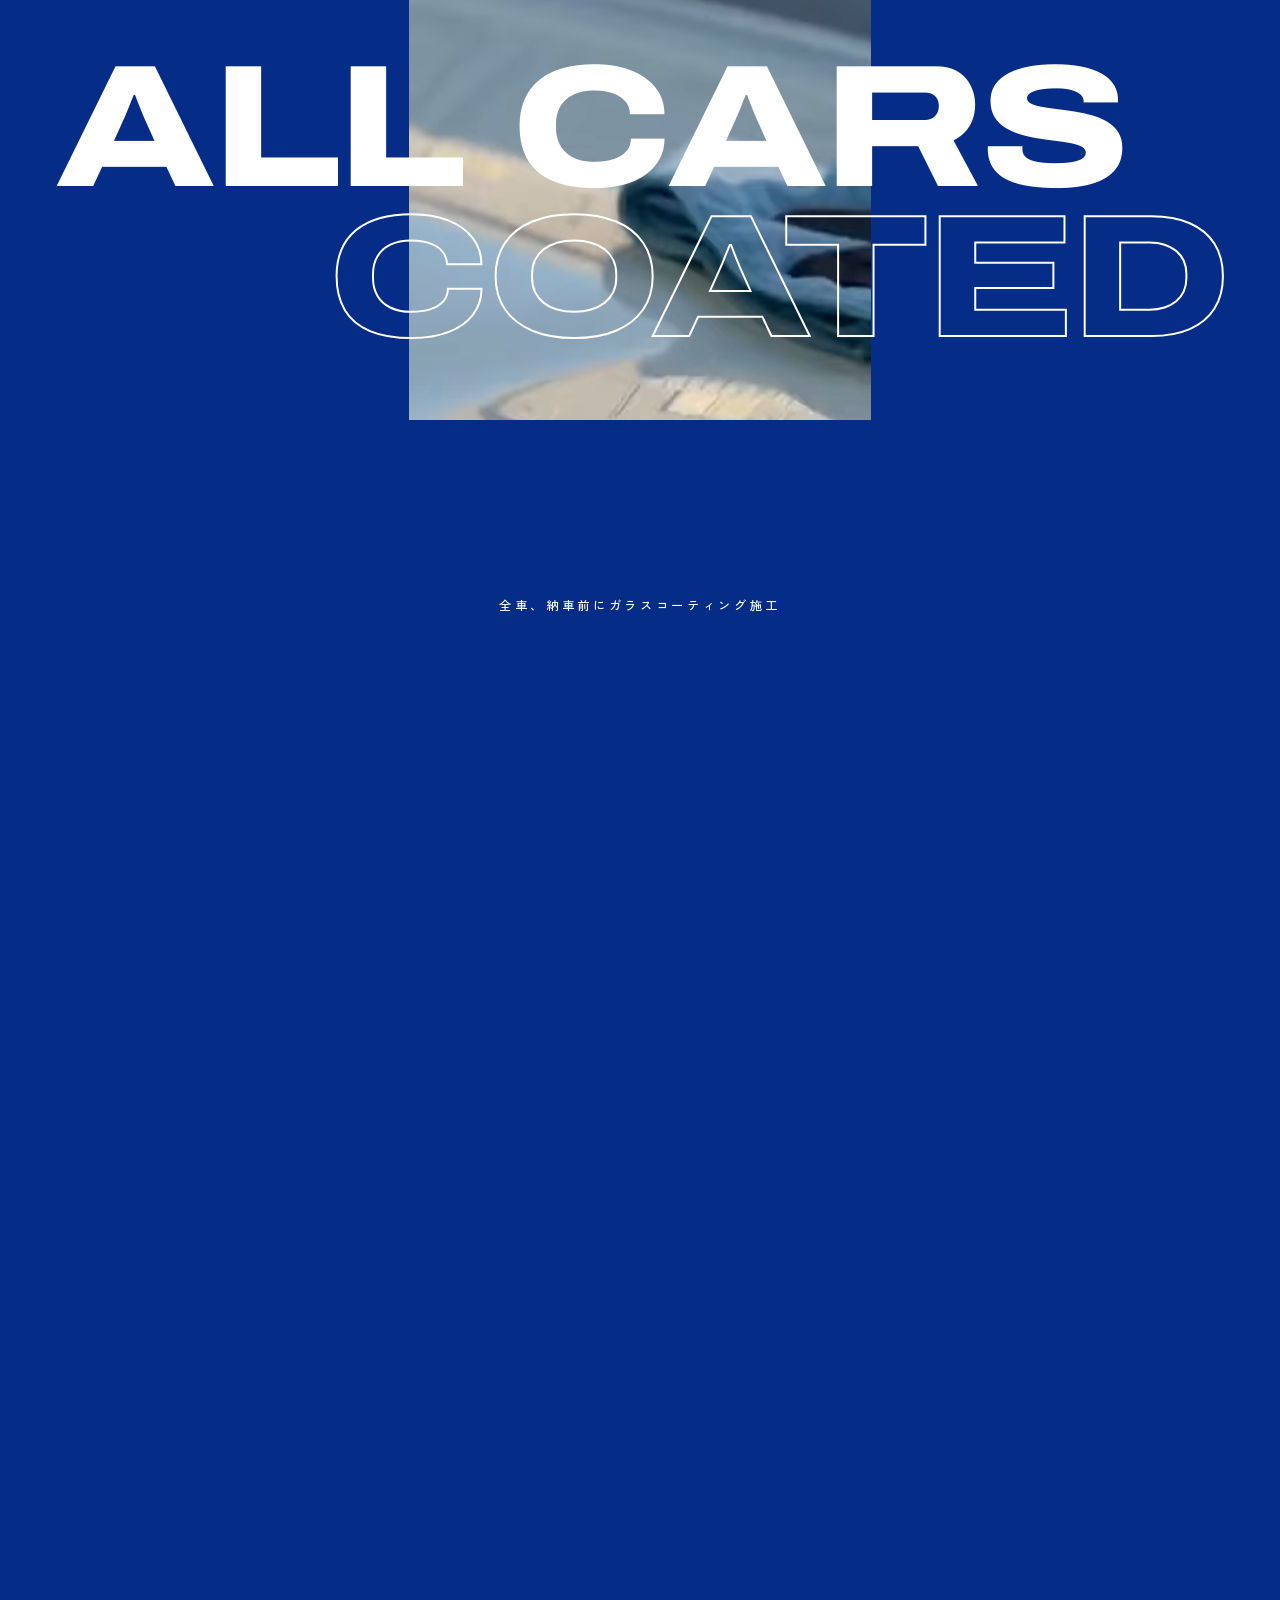
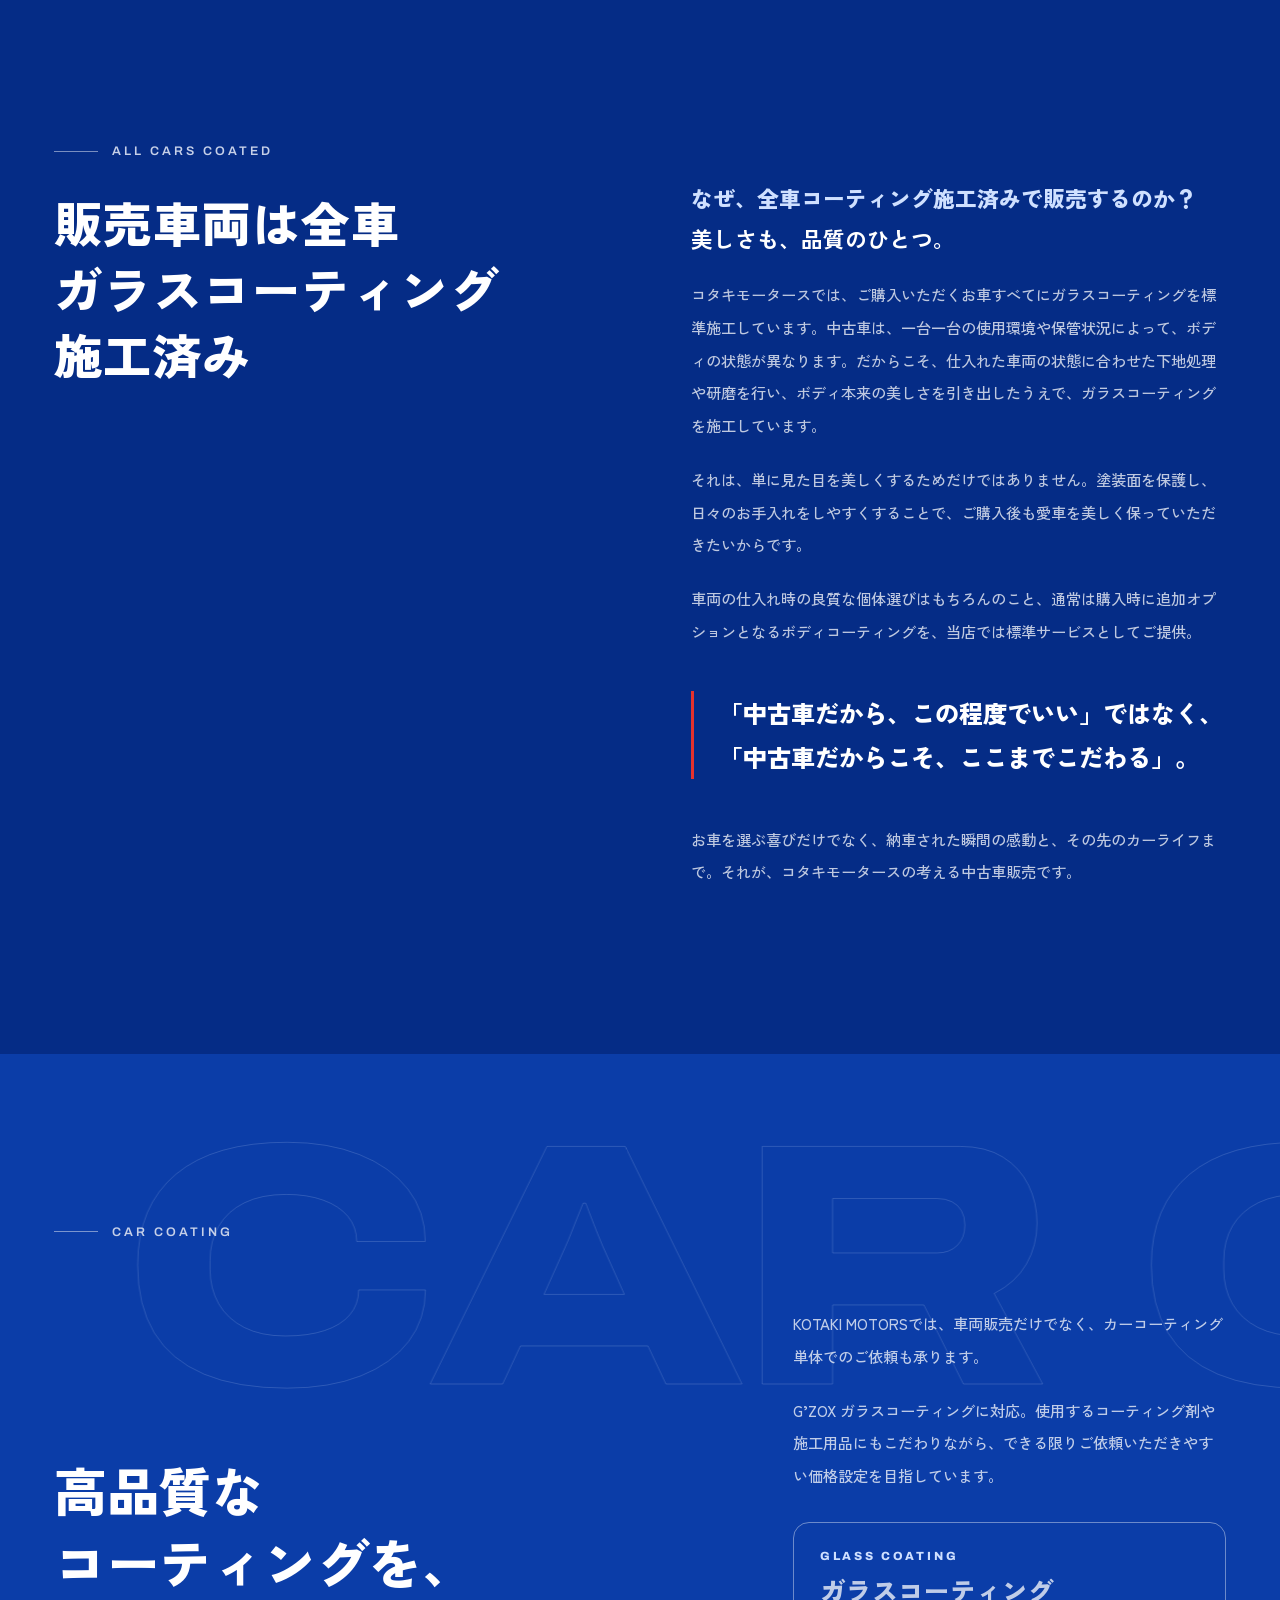
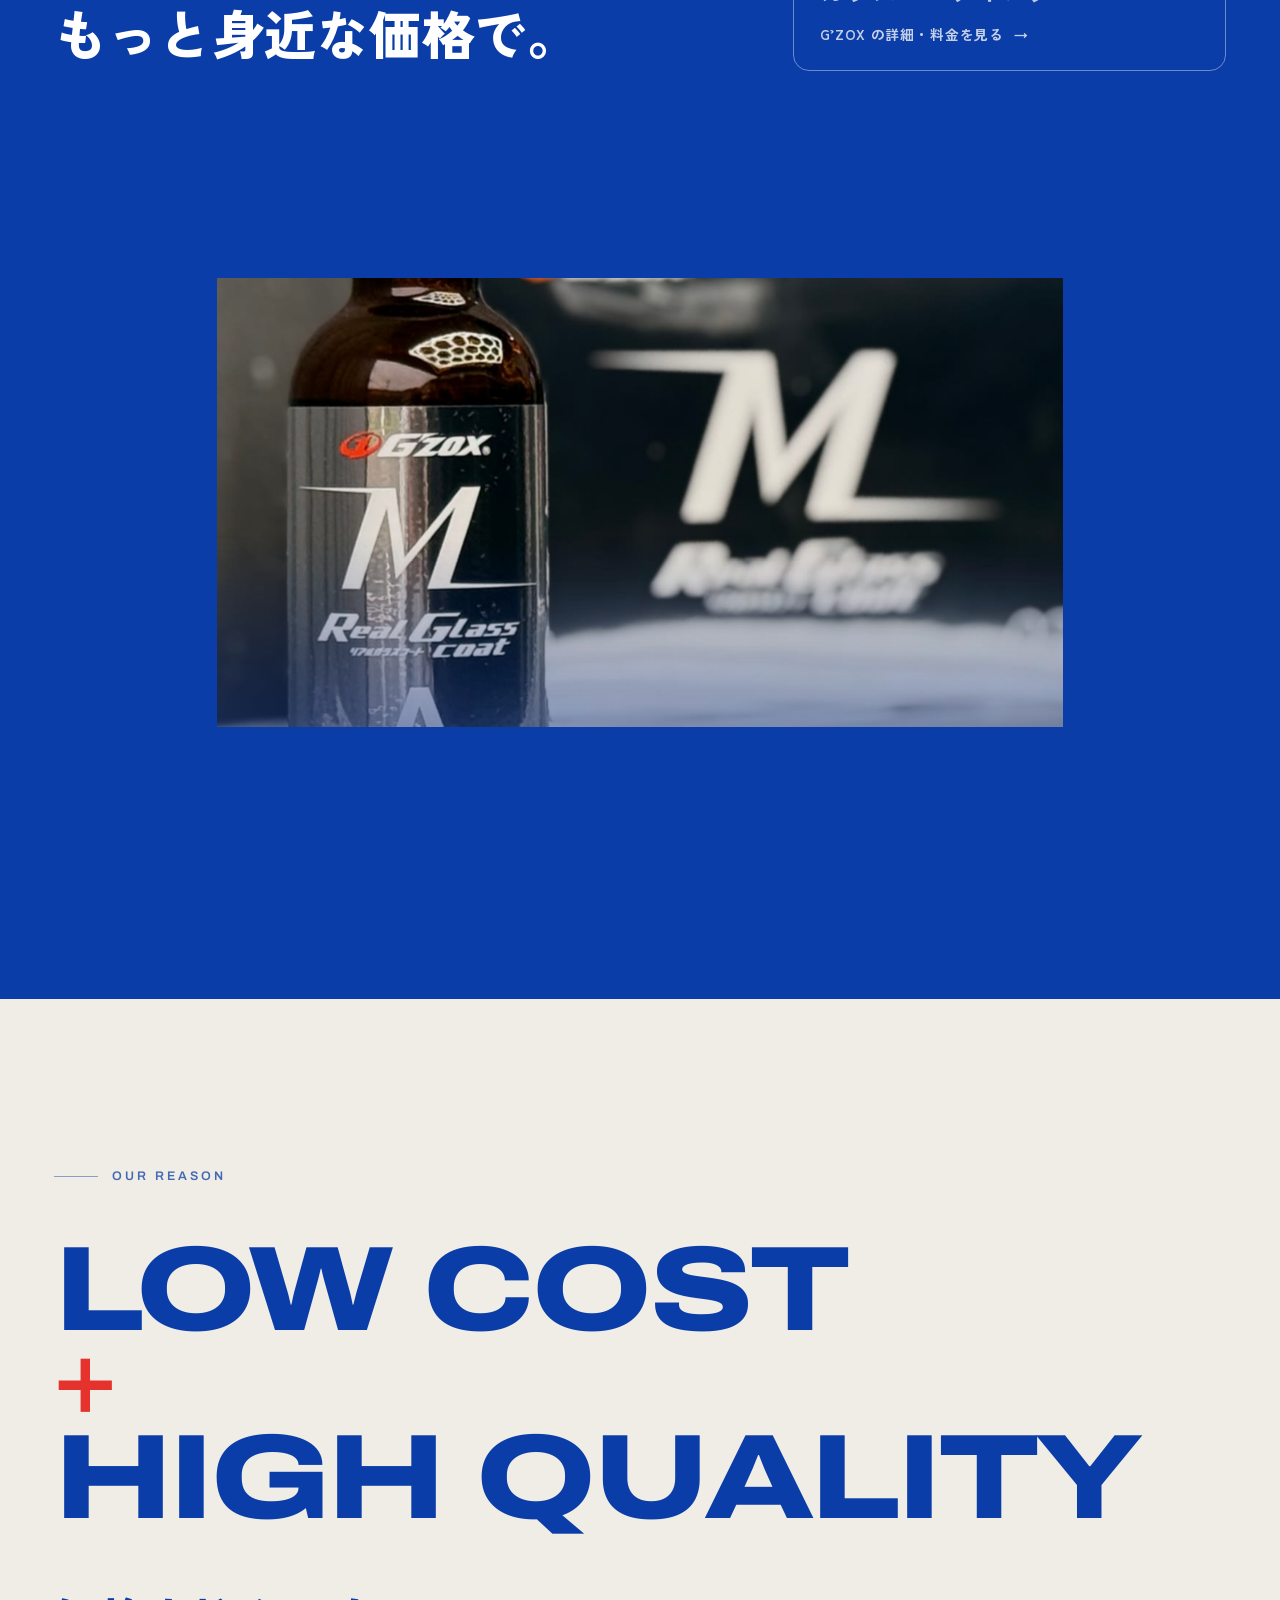
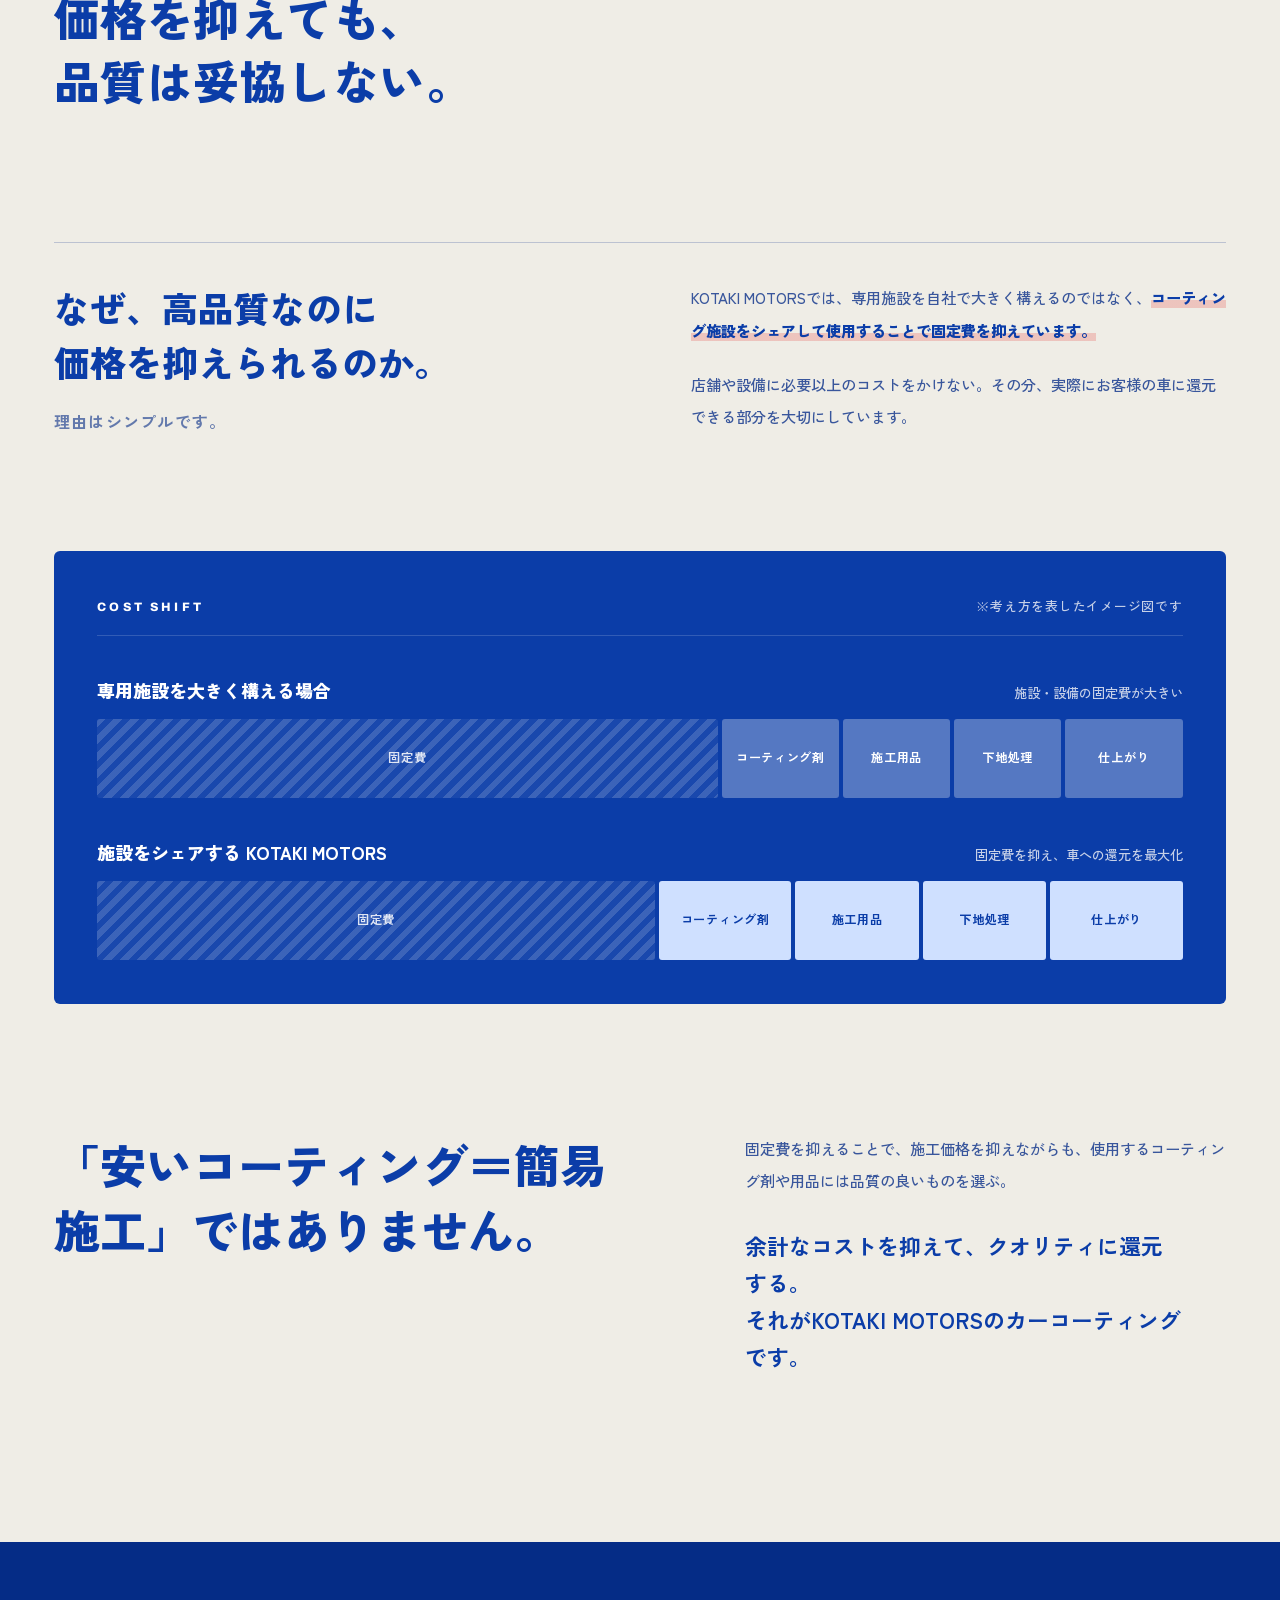
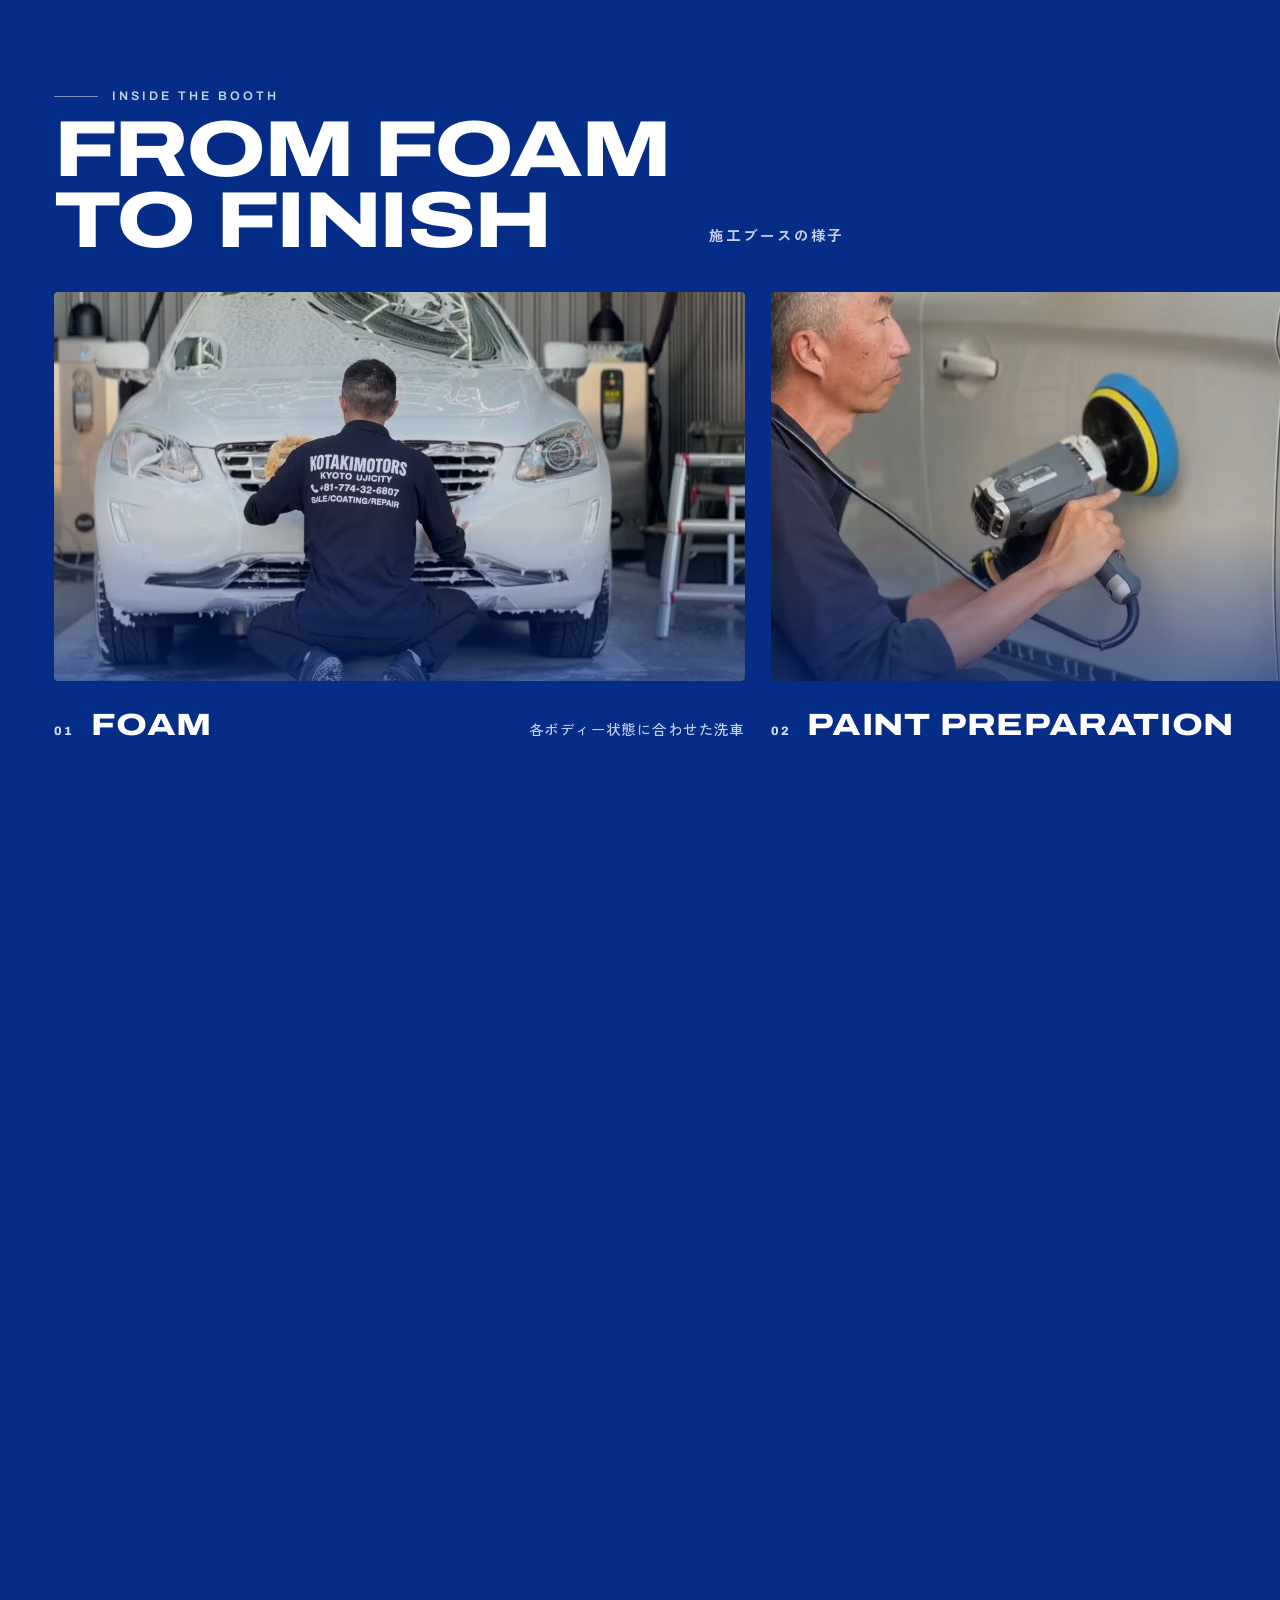
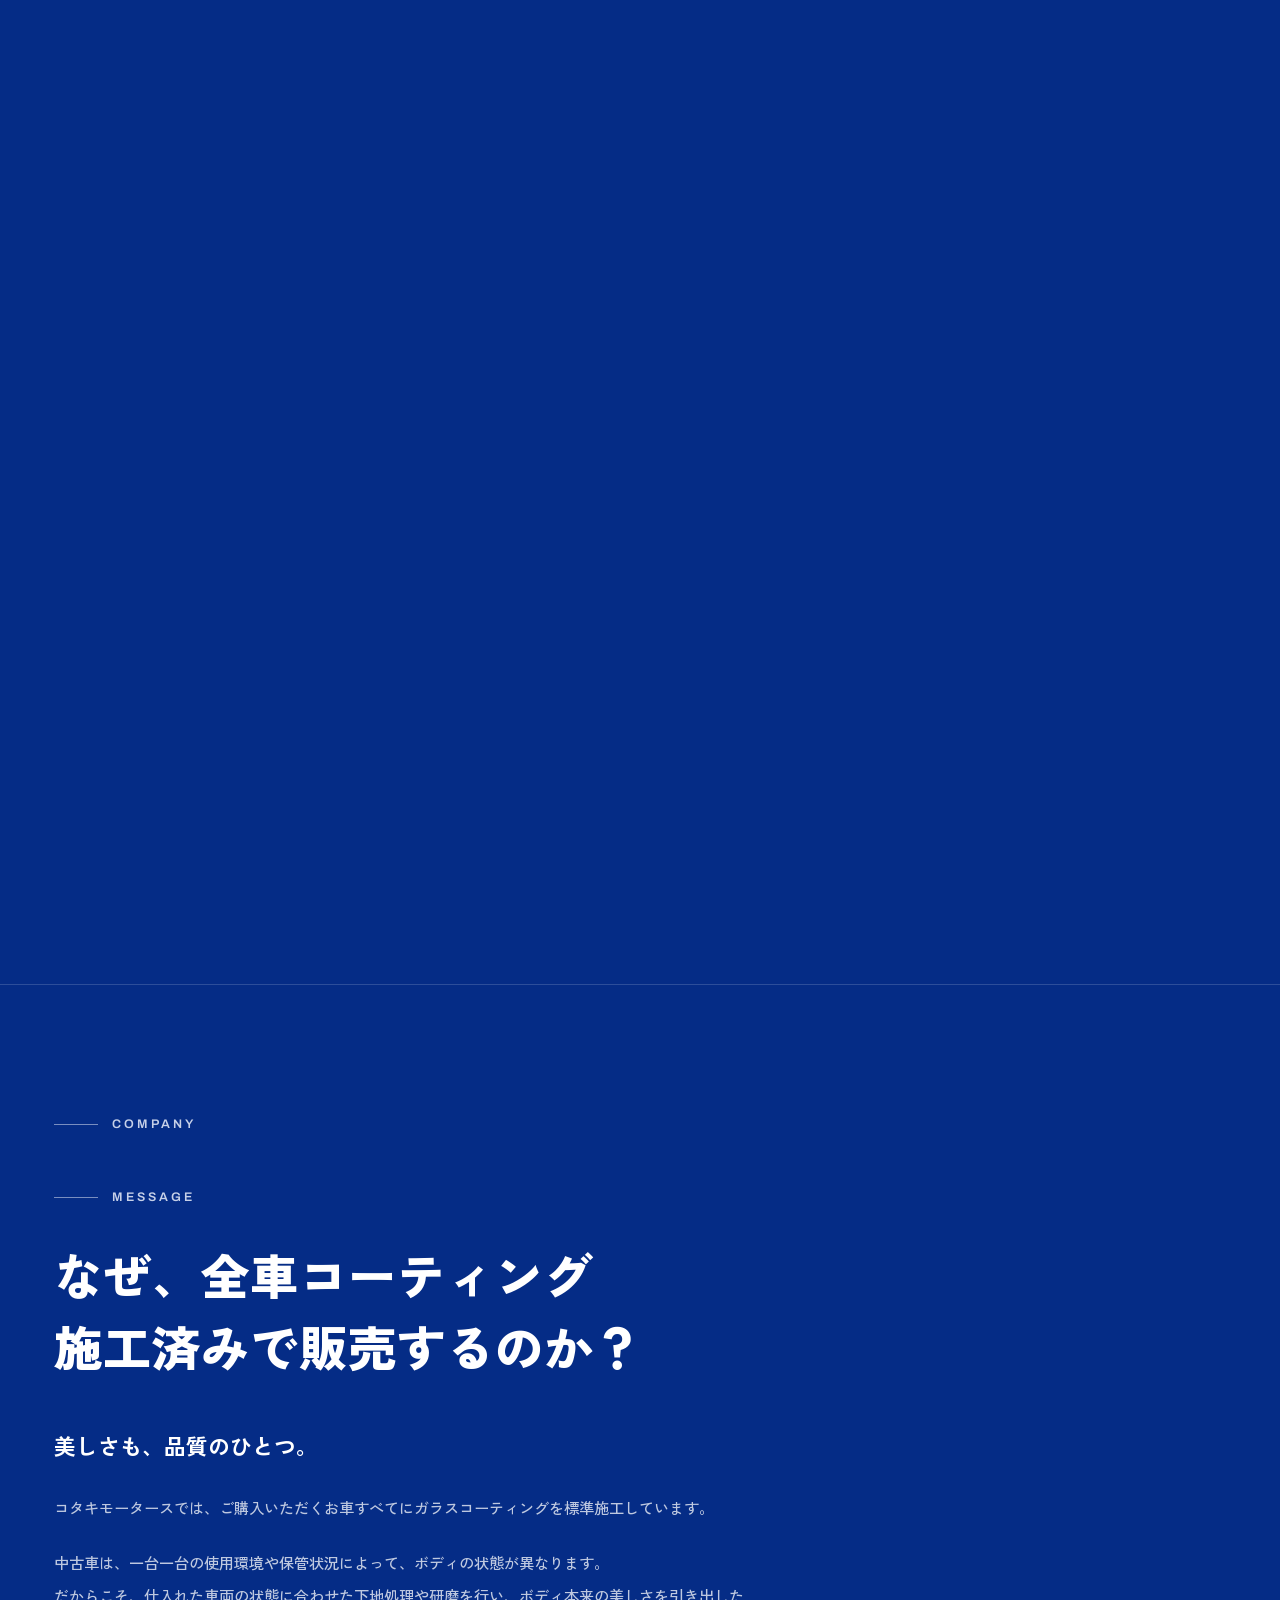
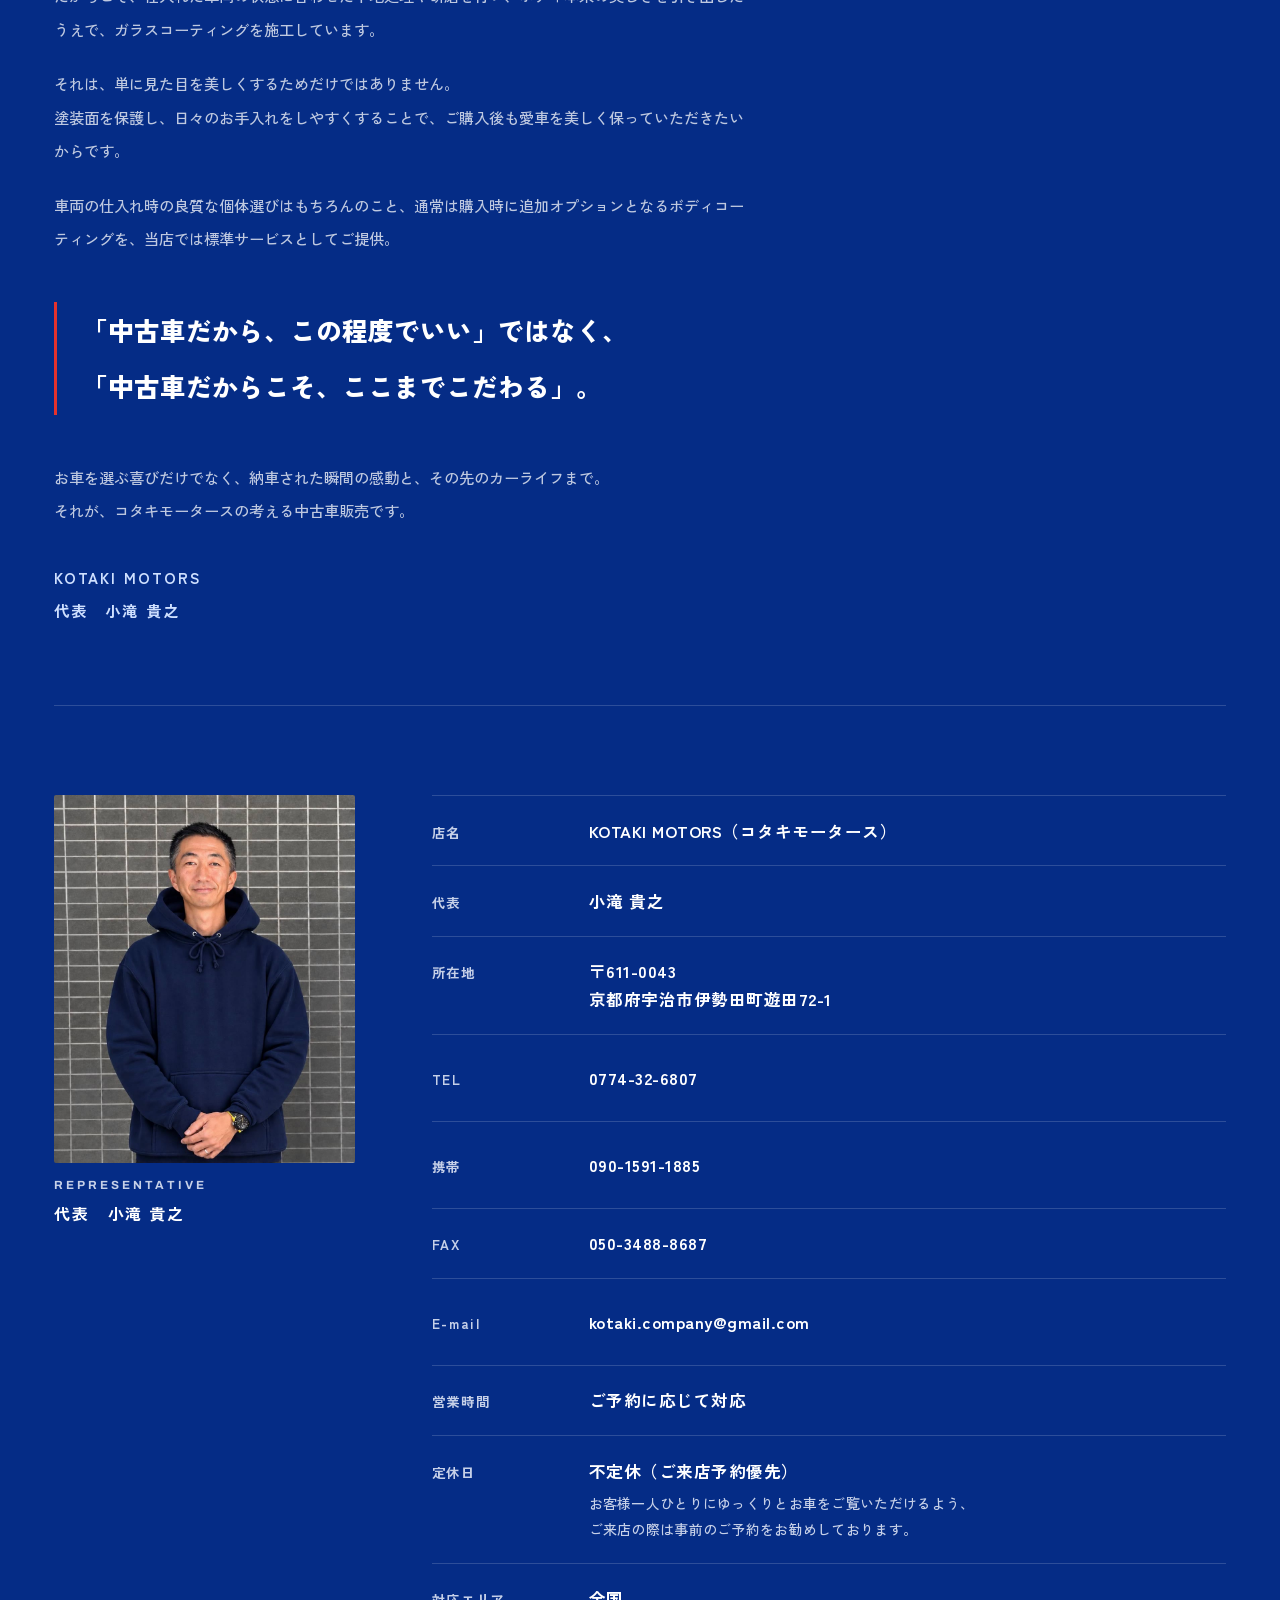
==== commit 229026aa: "Client revision: service under hero, representative message, cleanup - Service block moved directly " ====
--- a/index.html
+++ b/index.html
@@ -138,10 +138,38 @@
   </div>
 </section>
 
+<!-- ============ SERVICE (right under the hero) ============ -->
+<section class="svc" id="service" aria-label="サービス">
+  <div class="wrap">
+
+    <div class="svc__cards">
+      <article class="svc__card" data-fade>
+        <video muted loop playsinline preload="metadata" poster="assets/img/yard3.jpg" aria-hidden="true"><source src="assets/video/yard3.mp4" type="video/mp4"><source src="assets/video/yard3.webm" type="video/webm"></video>
+        <div class="svc__card__in">
+          <i>01</i><b>Used cars</b><h3>中古車販売</h3>
+          <p>輸入車を中心に、国産車もメーカーを問わず対応いたします。</p>
+          <div class="svc__links">
+            <a href="http://www.carsensor.net/shopnavi/331885001" target="_blank" rel="noopener" data-cursor="hover">カーセンサー <em>↗</em></a>
+            <a href="https://www.instagram.com/kotaki_motors_kyoto/" target="_blank" rel="noopener" data-cursor="hover">Instagram <em>↗</em></a>
+          </div>
+        </div>
+      </article>
+      <a class="svc__card" href="flow.html" data-cursor="hover" data-fade>
+        <video muted loop playsinline preload="metadata" poster="assets/img/gloss2.jpg" aria-hidden="true"><source src="assets/video/gloss2.mp4" type="video/mp4"><source src="assets/video/gloss2.webm" type="video/webm"></video>
+        <div class="svc__card__in">
+          <i>02</i><b>Contract flow</b><h3>各種ご契約までの流れ</h3>
+          <p>店頭・オンライン・ヤフーオークション・カーコーティング。ご希望の方法に合わせた流れをご案内します。</p>
+          <span class="svc__more">詳しく見る <em>→</em></span>
+        </div>
+      </a>
+    </div>
+  </div>
+</section>
+
 <!-- ============ CONCEPT ============ -->
 <section class="concept" id="concept">
   <div class="wrap">
-    <p class="label"><span>01</span>Concept</p>
+    <p class="label">Concept</p>
     <p class="concept__lead" id="lead">コタキモータースでは、輸入中古車に最大限力を入れております。</p>
     <p class="concept__note" data-fade>※ご注文等、国産車もお取り扱いしております。</p>
 
@@ -207,7 +235,7 @@
 <section class="coated__body">
   <div class="wrap grid">
     <div class="col-l">
-      <p class="label"><span>02</span>All cars coated</p>
+      <p class="label">All cars coated</p>
       <h2 class="h-jp" data-lines>販売車両は全車<br>ガラスコーティング<br>施工済み</h2>
     </div>
     <div class="col-r prose why">
@@ -226,7 +254,7 @@
 <section class="coating" id="coating">
   <div class="coating__ghost" aria-hidden="true" id="ghost">CAR COATING</div>
   <div class="wrap">
-    <p class="label"><span>03</span>Car coating</p>
+    <p class="label">Car coating</p>
     <div class="coating__head">
       <h2 class="h-jp xl" data-lines>高品質な<br>コーティングを、<br>もっと身近な価格で。</h2>
       <div class="prose">
@@ -250,7 +278,7 @@
 <!-- ============ LOW COST ≠ LOW QUALITY ============ -->
 <section class="value" id="value" data-theme="light">
   <div class="wrap">
-    <p class="label"><span>04</span>Our reason</p>
+    <p class="label">Our reason</p>
     <h2 class="value__title" aria-label="LOW COST, HIGH QUALITY">
       <span class="ln"><span>LOW COST</span></span>
       <span class="ln ne"><span class="neq" id="neq"><svg viewBox="0 0 80 80" aria-hidden="true"><path class="bar1" d="M6 40H74"/><path class="bar2" d="M40 6V74"/></svg></span></span>
@@ -312,7 +340,7 @@
 <section class="process" id="process">
   <div class="process__pin">
     <div class="process__head wrap">
-      <p class="label"><span>05</span>Inside the booth</p>
+      <p class="label">Inside the booth</p>
       <h2 class="process__title">FROM FOAM<br>TO FINISH</h2>
       <p class="process__sub">施工ブースの様子</p>
     </div>
@@ -346,48 +374,31 @@
 </section>
 
 <!-- ============ SERVICE ============ -->
-<section class="svc" id="service">
-  <div class="wrap">
-    <p class="label"><span>06</span>Service</p>
-    <div class="svc__top">
-      <h2 class="svc__title">SERVICE</h2>
-    </div>
-
-    <div class="svc__cards">
-      <article class="svc__card" data-fade>
-        <video muted loop playsinline preload="metadata" poster="assets/img/yard3.jpg" aria-hidden="true"><source src="assets/video/yard3.mp4" type="video/mp4"><source src="assets/video/yard3.webm" type="video/webm"></video>
-        <div class="svc__card__in">
-          <i>01</i><b>Used cars</b><h3>中古車販売</h3>
-          <p>輸入車を中心に、国産車もメーカーを問わず対応いたします。</p>
-          <div class="svc__links">
-            <a href="http://www.carsensor.net/shopnavi/331885001" target="_blank" rel="noopener" data-cursor="hover">カーセンサー <em>↗</em></a>
-            <a href="https://www.instagram.com/kotaki_motors_kyoto/" target="_blank" rel="noopener" data-cursor="hover">Instagram <em>↗</em></a>
-          </div>
-        </div>
-      </article>
-      <a class="svc__card" href="flow.html" data-cursor="hover" data-fade>
-        <video muted loop playsinline preload="metadata" poster="assets/img/gloss2.jpg" aria-hidden="true"><source src="assets/video/gloss2.mp4" type="video/mp4"><source src="assets/video/gloss2.webm" type="video/webm"></video>
-        <div class="svc__card__in">
-          <i>02</i><b>Contract flow</b><h3>各種ご契約までの流れ</h3>
-          <p>店頭・オンライン・ヤフーオークション・カーコーティング。ご希望の方法に合わせた流れをご案内します。</p>
-          <span class="svc__more">詳しく見る <em>→</em></span>
-        </div>
-      </a>
-    </div>
-  </div>
-</section>
+
 
 <!-- ============ COMPANY / CONTACT ============ -->
 <section class="company" id="company">
   <div class="wrap">
-    <p class="label"><span>07</span>Company</p>
+    <p class="label">Company</p>
+        <div class="greet" id="greeting">
+      <p class="label">Message</p>
+      <h2 class="greet__q" data-lines>なぜ、全車コーティング<br>施工済みで販売するのか？</h2>
+      <div class="greet__body prose">
+        <p class="prose__lead" data-fade>美しさも、品質のひとつ。</p>
+        <p data-fade>コタキモータースでは、ご購入いただくお車すべてにガラスコーティングを標準施工しています。</p>
+        <p data-fade>中古車は、一台一台の使用環境や保管状況によって、ボディの状態が異なります。<br>だからこそ、仕入れた車両の状態に合わせた下地処理や研磨を行い、ボディ本来の美しさを引き出したうえで、ガラスコーティングを施工しています。</p>
+        <p data-fade>それは、単に見た目を美しくするためだけではありません。<br>塗装面を保護し、日々のお手入れをしやすくすることで、ご購入後も愛車を美しく保っていただきたいからです。</p>
+        <p data-fade>車両の仕入れ時の良質な個体選びはもちろんのこと、通常は購入時に追加オプションとなるボディコーティングを、当店では標準サービスとしてご提供。</p>
+        <p class="greet__quote" data-fade>「中古車だから、この程度でいい」ではなく、<br>「中古車だからこそ、ここまでこだわる」。</p>
+        <p data-fade>お車を選ぶ喜びだけでなく、納車された瞬間の感動と、その先のカーライフまで。<br>それが、コタキモータースの考える中古車販売です。</p>
+        <p class="greet__sign" data-fade>KOTAKI MOTORS<br>代表　小滝 貴之</p>
+      </div>
+    </div>
+
     <div class="company__grid">
       <div class="company__side">
-        <div class="company__logo" data-fade>
-          <img src="assets/img/logo.png" width="512" height="519" alt="KOTAKI MOTORS ロゴ" loading="lazy">
-        </div>
         <figure class="company__rep" data-fade>
-          <img src="assets/img/daihyo.jpg" width="900" height="1350" alt="代表 小滝 貴之" loading="lazy">
+          <img src="assets/img/daihyo.jpg" width="900" height="1100" alt="代表 小滝 貴之" loading="lazy">
           <figcaption><small>Representative</small>代表　小滝 貴之</figcaption>
         </figure>
       </div>
@@ -406,15 +417,7 @@
         <div><dt>お支払い</dt><dd>各種クレジット払い対応<span class="info__note">車両代金以外のパーツ費用や車検費用等にご利用いただけます。</span></dd></div>
       </dl>
     </div>
-
-    <div class="shop" data-fade>
-      <figure><img src="assets/img/shop-cabin.jpg" width="1400" height="1050" alt="KOTAKI MOTORS 店舗事務所の外観" loading="lazy"></figure>
-      <figure><img src="assets/img/shop-sign.jpg" width="1400" height="1050" alt="KOTAKI MOTORS の看板と展示車両" loading="lazy"></figure>
-      <figure class="shop__v"><video muted loop playsinline preload="metadata" poster="assets/img/yard.jpg" aria-label="展示場の様子"><source src="assets/video/yard.mp4" type="video/mp4"><source src="assets/video/yard.webm" type="video/webm"></video></figure>
-      <figure class="shop__v"><video muted loop playsinline preload="metadata" poster="assets/img/yard3.jpg" aria-label="展示場と事務所"><source src="assets/video/yard3.mp4" type="video/mp4"><source src="assets/video/yard3.webm" type="video/webm"></video></figure>
-    </div>
-
-    <div class="map" data-fade>
+<div class="map" data-fade>
       <iframe title="KOTAKI MOTORS の所在地（Google マップ）" loading="lazy" referrerpolicy="no-referrer-when-downgrade"
         src="https://maps.google.com/maps?q=%E4%BA%AC%E9%83%BD%E5%BA%9C%E5%AE%87%E6%B2%BB%E5%B8%82%E4%BC%8A%E5%8B%A2%E7%94%B0%E7%94%BA%E9%81%8A%E7%94%B072-1&hl=ja&z=16&output=embed"></iframe>
       <a class="map__link" href="https://www.google.com/maps/search/?api=1&query=%E4%BA%AC%E9%83%BD%E5%BA%9C%E5%AE%87%E6%B2%BB%E5%B8%82%E4%BC%8A%E5%8B%A2%E7%94%B0%E7%94%BA%E9%81%8A%E7%94%B072-1" target="_blank" rel="noopener" data-cursor="hover">Google マップで開く ↗</a>
@@ -424,7 +427,7 @@
 
 <section class="contact" id="contact">
   <div class="wrap">
-    <p class="label"><span>08</span>Contact</p>
+    <p class="label">Contact</p>
     <h2 class="contact__title"><span class="ln"><span>LET’S TALK</span></span><span class="ln"><span>ABOUT YOUR CAR.</span></span></h2>
     <p class="contact__jp">ご相談・お見積りは、お気軽にどうぞ。<br>全国対応いたします。</p>
 
@@ -434,9 +437,6 @@
         <a class="big" href="tel:09015911885" data-cursor="hover"><small>MOBILE</small><span>090-1591-1885</span></a>
         <a class="big" href="https://www.instagram.com/kotaki_motors_kyoto/" target="_blank" rel="noopener" data-cursor="hover"><small>INSTAGRAM</small><span>@kotaki_motors_kyoto</span></a>
         <button class="big mail" id="copyMail" type="button" data-cursor="hover"><small>E-MAIL <em id="copyState">タップでコピー</em></small><span>kotaki.company@gmail.com</span></button>
-        <figure class="qr" data-fade>
-        <img src="assets/img/instagram-qr.jpg" width="640" height="869" alt="Instagram @kotaki_motors_kyoto の QR コード" loading="lazy">
-      </figure>
       </div>
 
       <form class="form" id="form" novalidate>
--- a/css/style.css
+++ b/css/style.css
@@ -68,7 +68,7 @@
   color:var(--silver);
 }
 .label span{font-weight:800;color:inherit}
-.label span::after{content:"";display:inline-block;width:44px;height:1px;background:currentColor;vertical-align:middle;margin-left:14px;opacity:.6}
+.label::before{content:"";display:inline-block;width:44px;height:1px;background:currentColor;opacity:.6}
 
 .h-jp{font-family:var(--f-jp);font-weight:900;line-height:1.28;letter-spacing:.01em;font-size:clamp(1.9rem,3.8vw,3.9rem)}
 .h-jp.xl{font-size:clamp(2rem,4.1vw,4.4rem)}
@@ -202,7 +202,7 @@
 @keyframes spin{to{transform:rotate(360deg)}}
 
 /* ---------- concept ---------- */
-.concept{position:relative;background:var(--deep);padding:clamp(100px,16vw,260px) 0 clamp(80px,11vw,180px)}
+.concept{position:relative;background:var(--deep);padding:clamp(80px,12vw,200px) 0 clamp(80px,11vw,180px)}
 .concept__lead{
   margin-top:clamp(28px,4vw,56px);max-width:19em;
   font-weight:900;font-size:clamp(1.9rem,5vw,5.4rem);line-height:1.38;letter-spacing:.005em;
@@ -355,7 +355,7 @@
 .btn--solid:hover{background:var(--hi)}
 
 /* ---------- service ---------- */
-.svc{position:relative;background:var(--deep);padding:clamp(90px,12vw,200px) 0 clamp(90px,12vw,200px);border-top:1px solid var(--line)}
+.svc{position:relative;background:var(--deep);padding:clamp(70px,9vw,150px) 0 clamp(20px,3vw,40px)}
 .svc__top{display:flex;justify-content:space-between;align-items:flex-end;gap:30px;flex-wrap:wrap;margin:clamp(24px,3vw,44px) 0 clamp(36px,5vw,80px)}
 .svc__title{font-family:var(--f-en);font-variation-settings:"wdth" 125;font-weight:800;font-size:clamp(3.4rem,13vw,16rem);line-height:.84;letter-spacing:-.035em;text-transform:uppercase}
 .svc__note{max-width:20em;color:var(--silver);font-weight:500;line-height:1.9;font-size:clamp(.9rem,1.1vw,1.05rem)}
@@ -737,3 +737,19 @@
 .step:hover .step__ill{transform:scale(1.05)}
 
 .svc__card .svc__links{gap:10px}
+
+/* ---- 2026-11 revision ---- */
+.company__side{max-width:360px}
+.company__rep img{aspect-ratio:900/1100;object-fit:cover;object-position:50% 20%}
+@media (max-width:860px){
+  .company__side{max-width:none;align-items:center}
+  .company__rep{max-width:min(78%,320px);margin-inline:auto}
+  .company__rep figcaption{text-align:center}
+}
+/* representative greeting */
+.greet{margin:clamp(28px,4vw,56px) 0 clamp(50px,7vw,110px);padding-bottom:clamp(40px,6vw,90px);border-bottom:1px solid var(--line)}
+.greet__q{margin-top:clamp(18px,2.4vw,32px);font-weight:900;font-size:clamp(1.7rem,3.8vw,3.8rem);line-height:1.4}
+.greet__body{margin-top:clamp(24px,3vw,44px);max-width:46em}
+.greet__body p{line-height:2.2}
+.greet__quote{font-weight:900;color:#fff;font-size:clamp(1.15rem,2vw,1.9rem);line-height:1.8;border-left:3px solid var(--acc);padding-left:1em;margin:1.8em 0!important}
+.greet__sign{margin-top:2.2em!important;font-weight:700;letter-spacing:.14em;color:var(--hi);line-height:1.9}
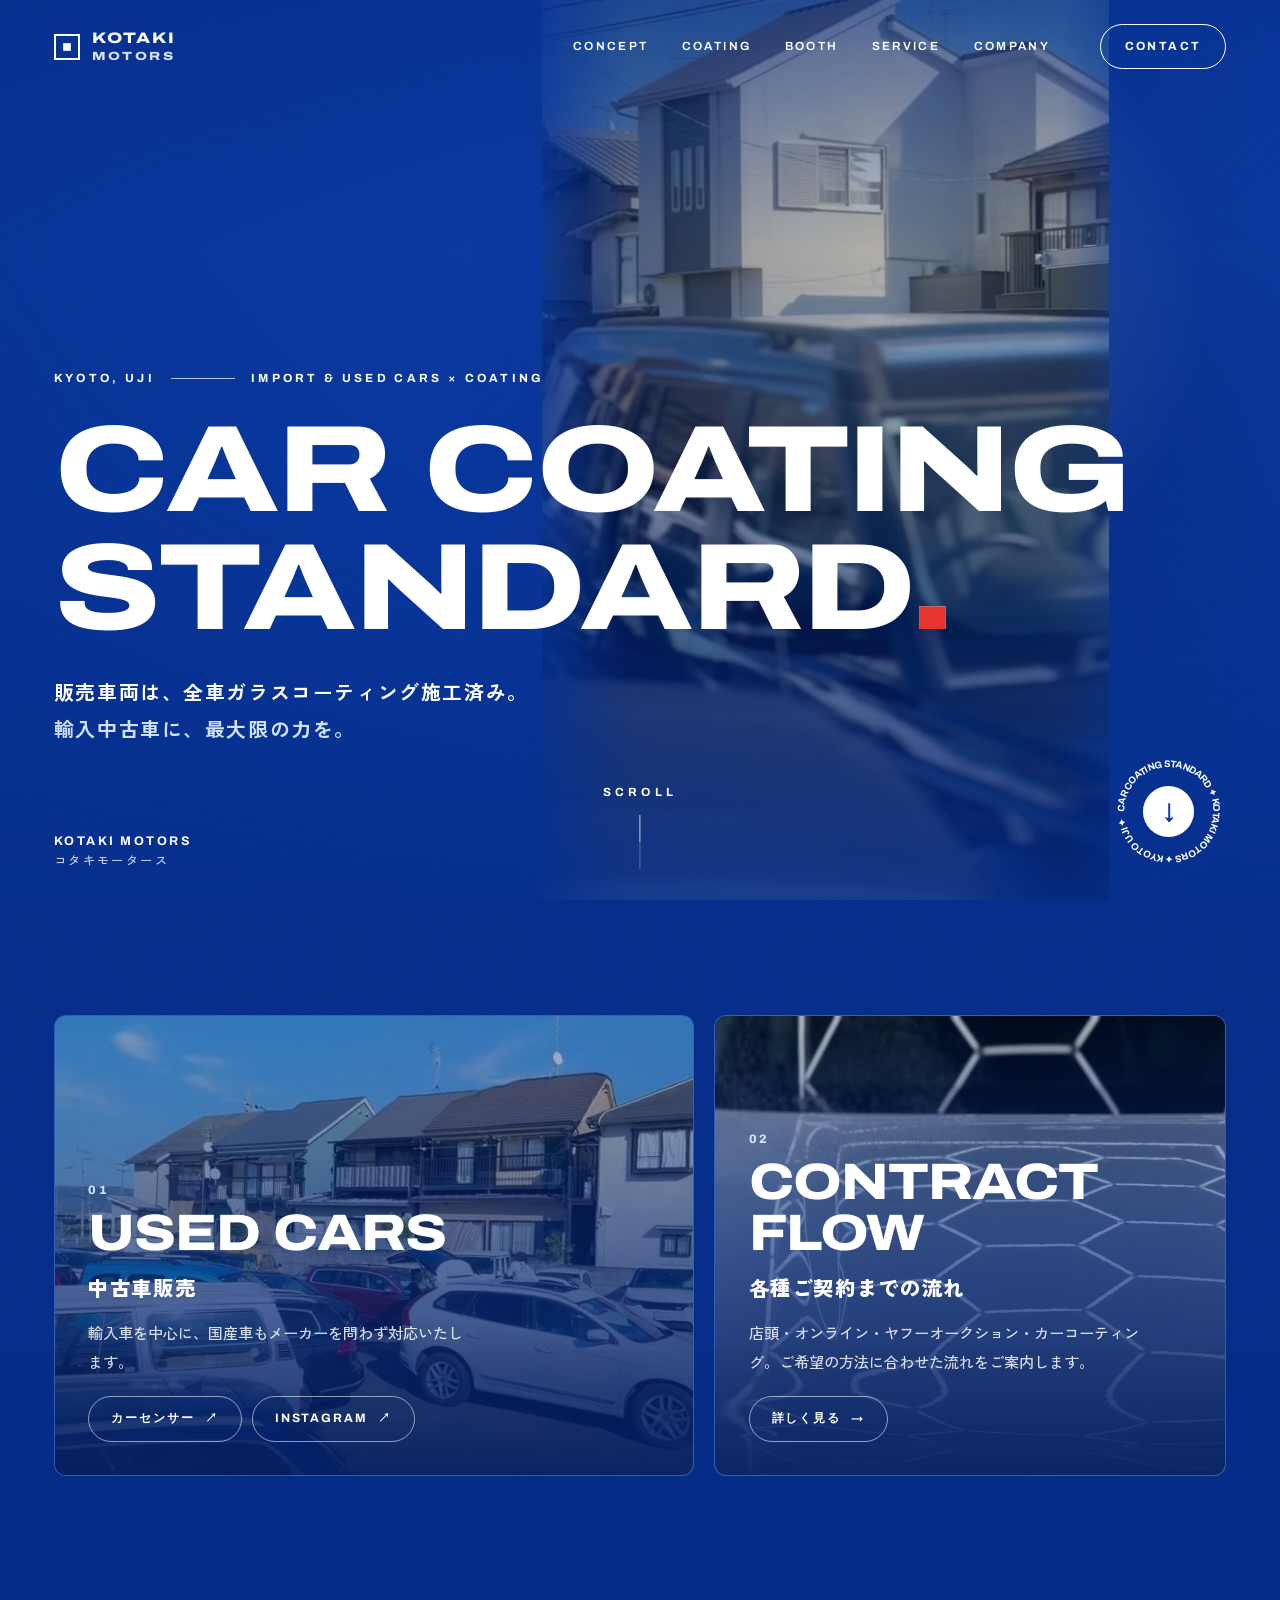
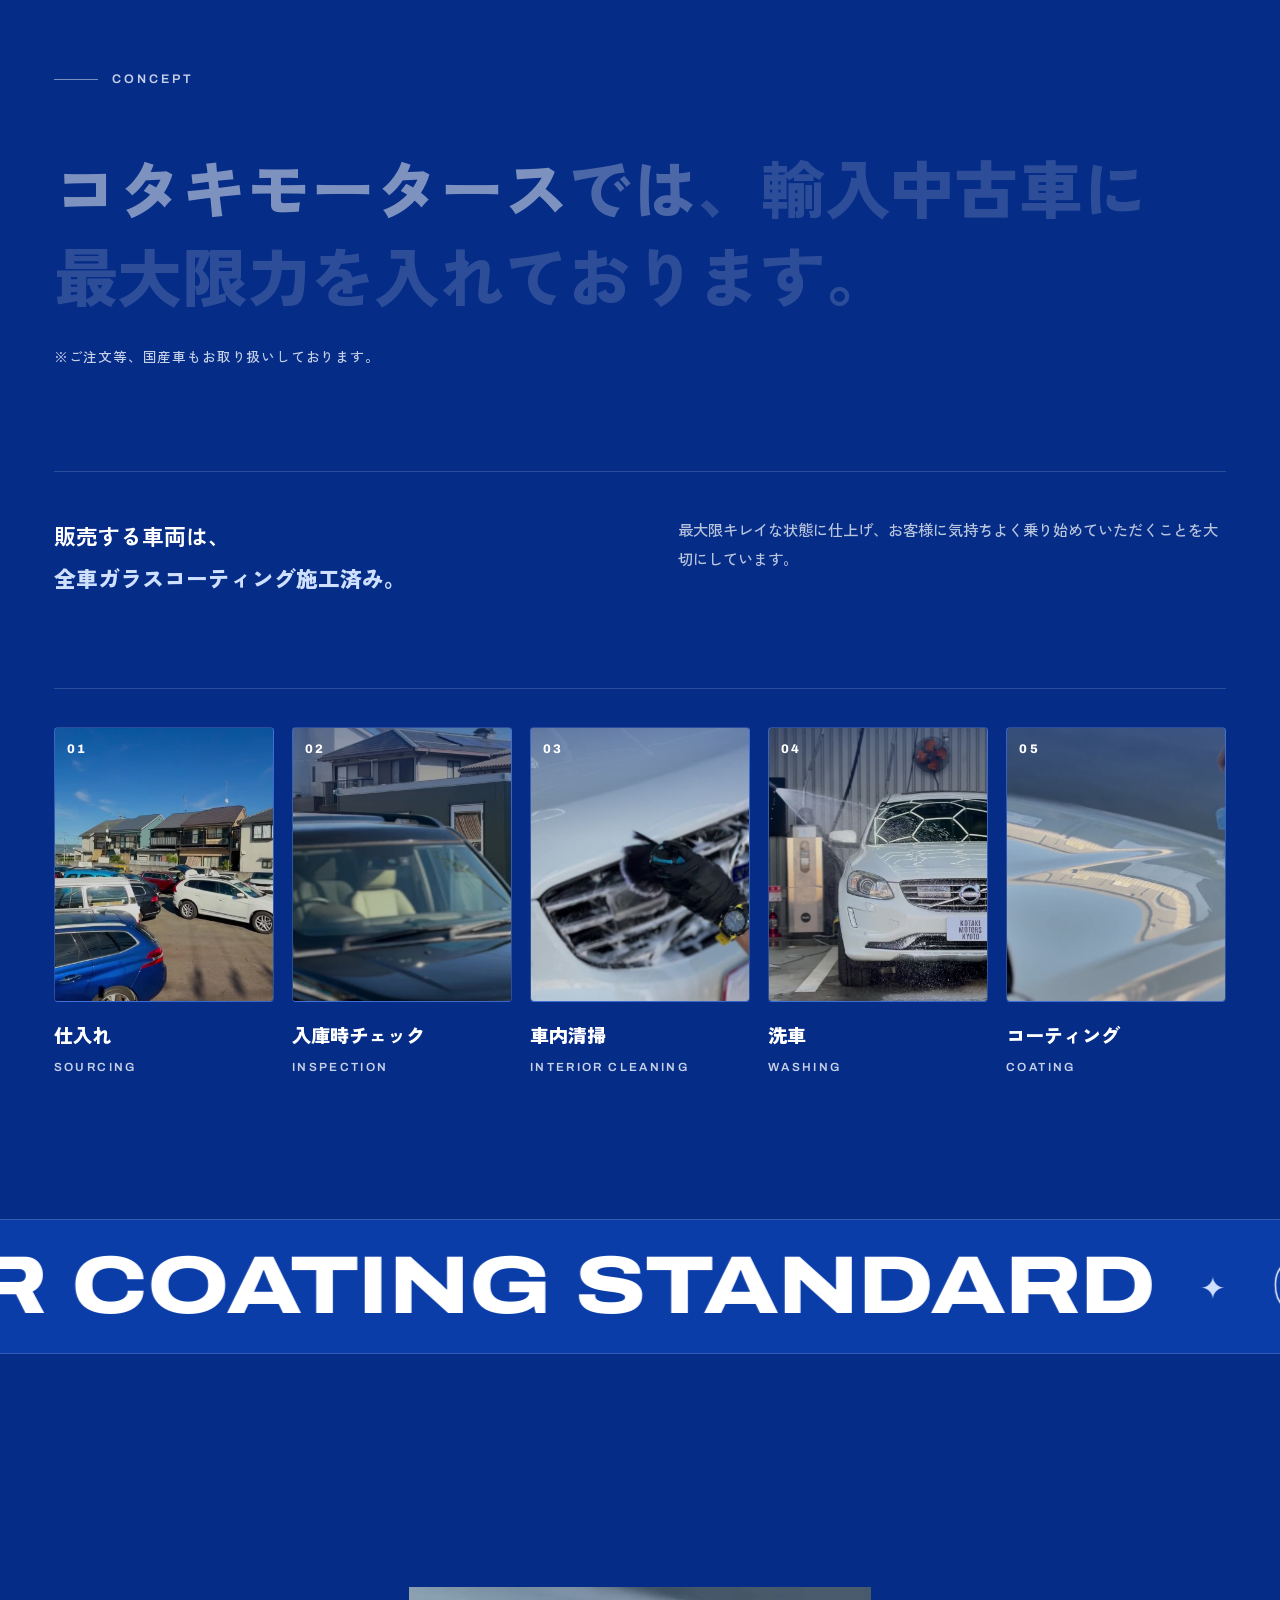
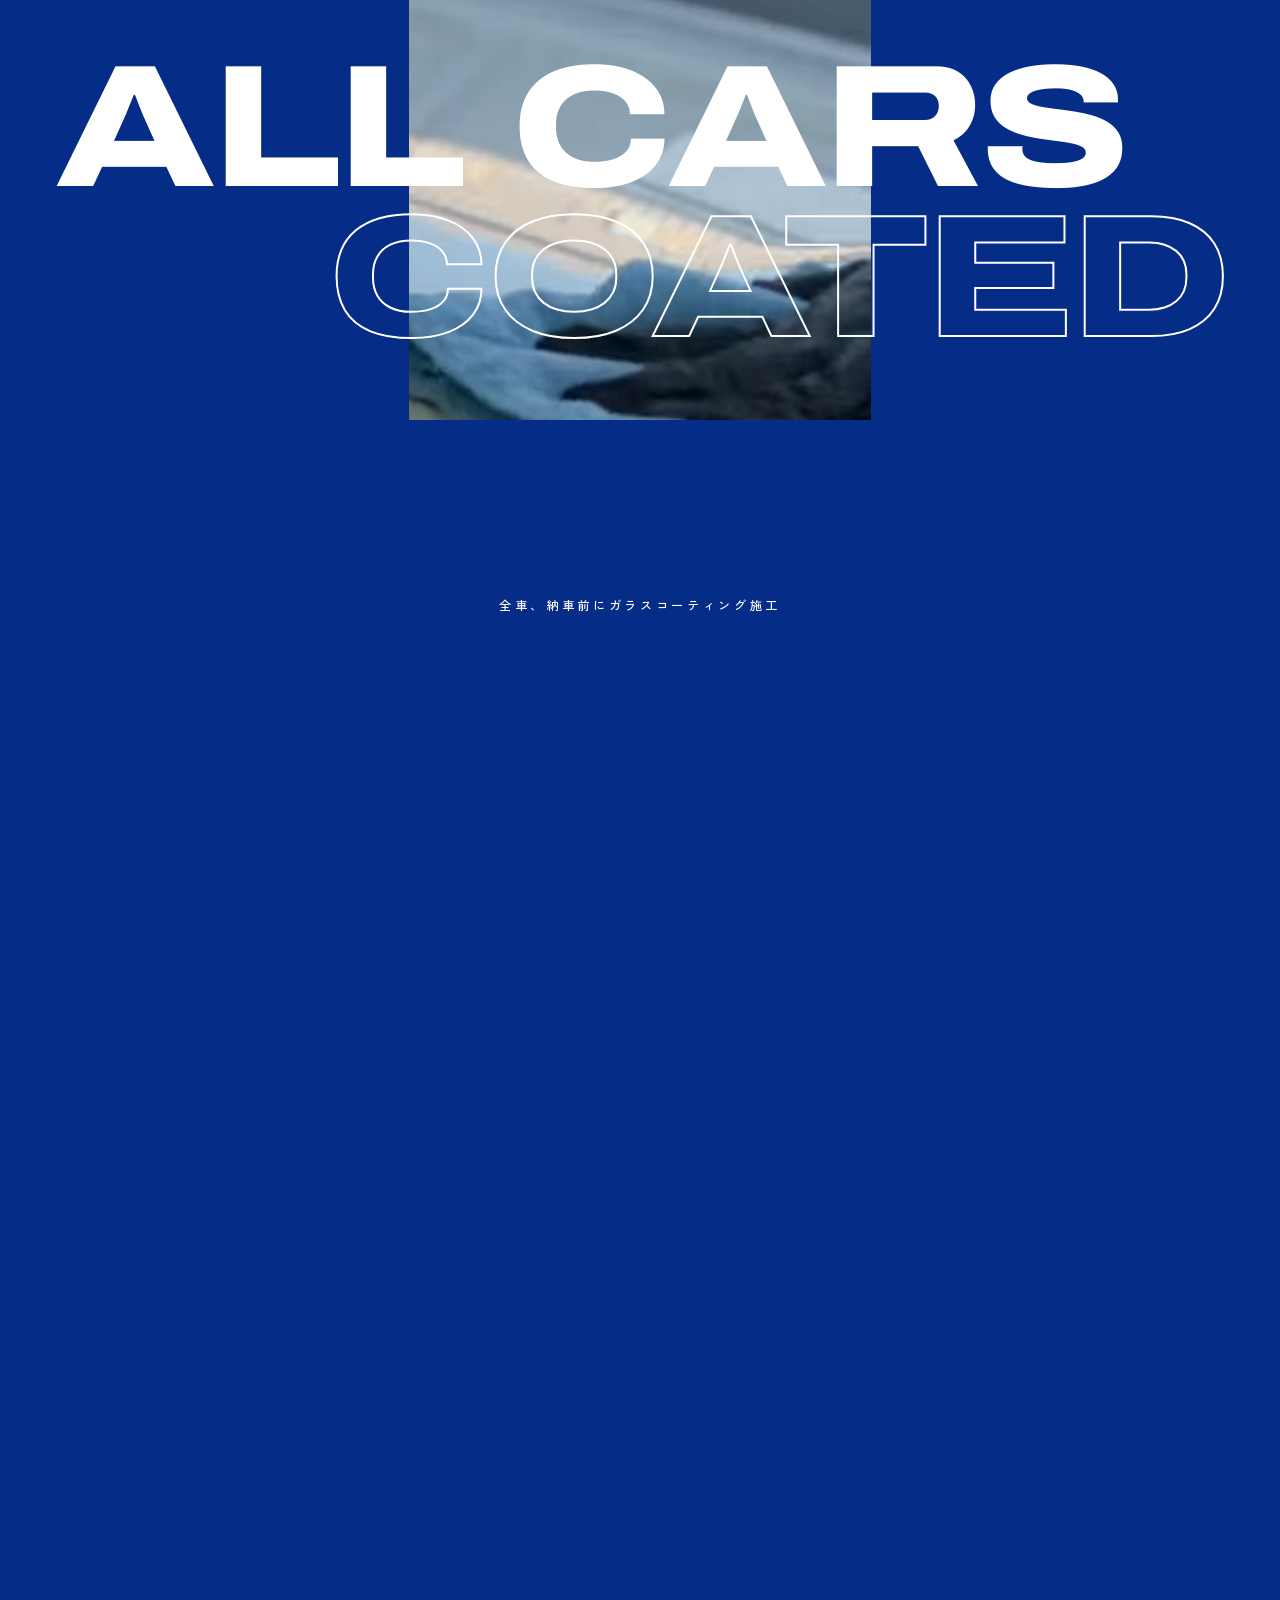
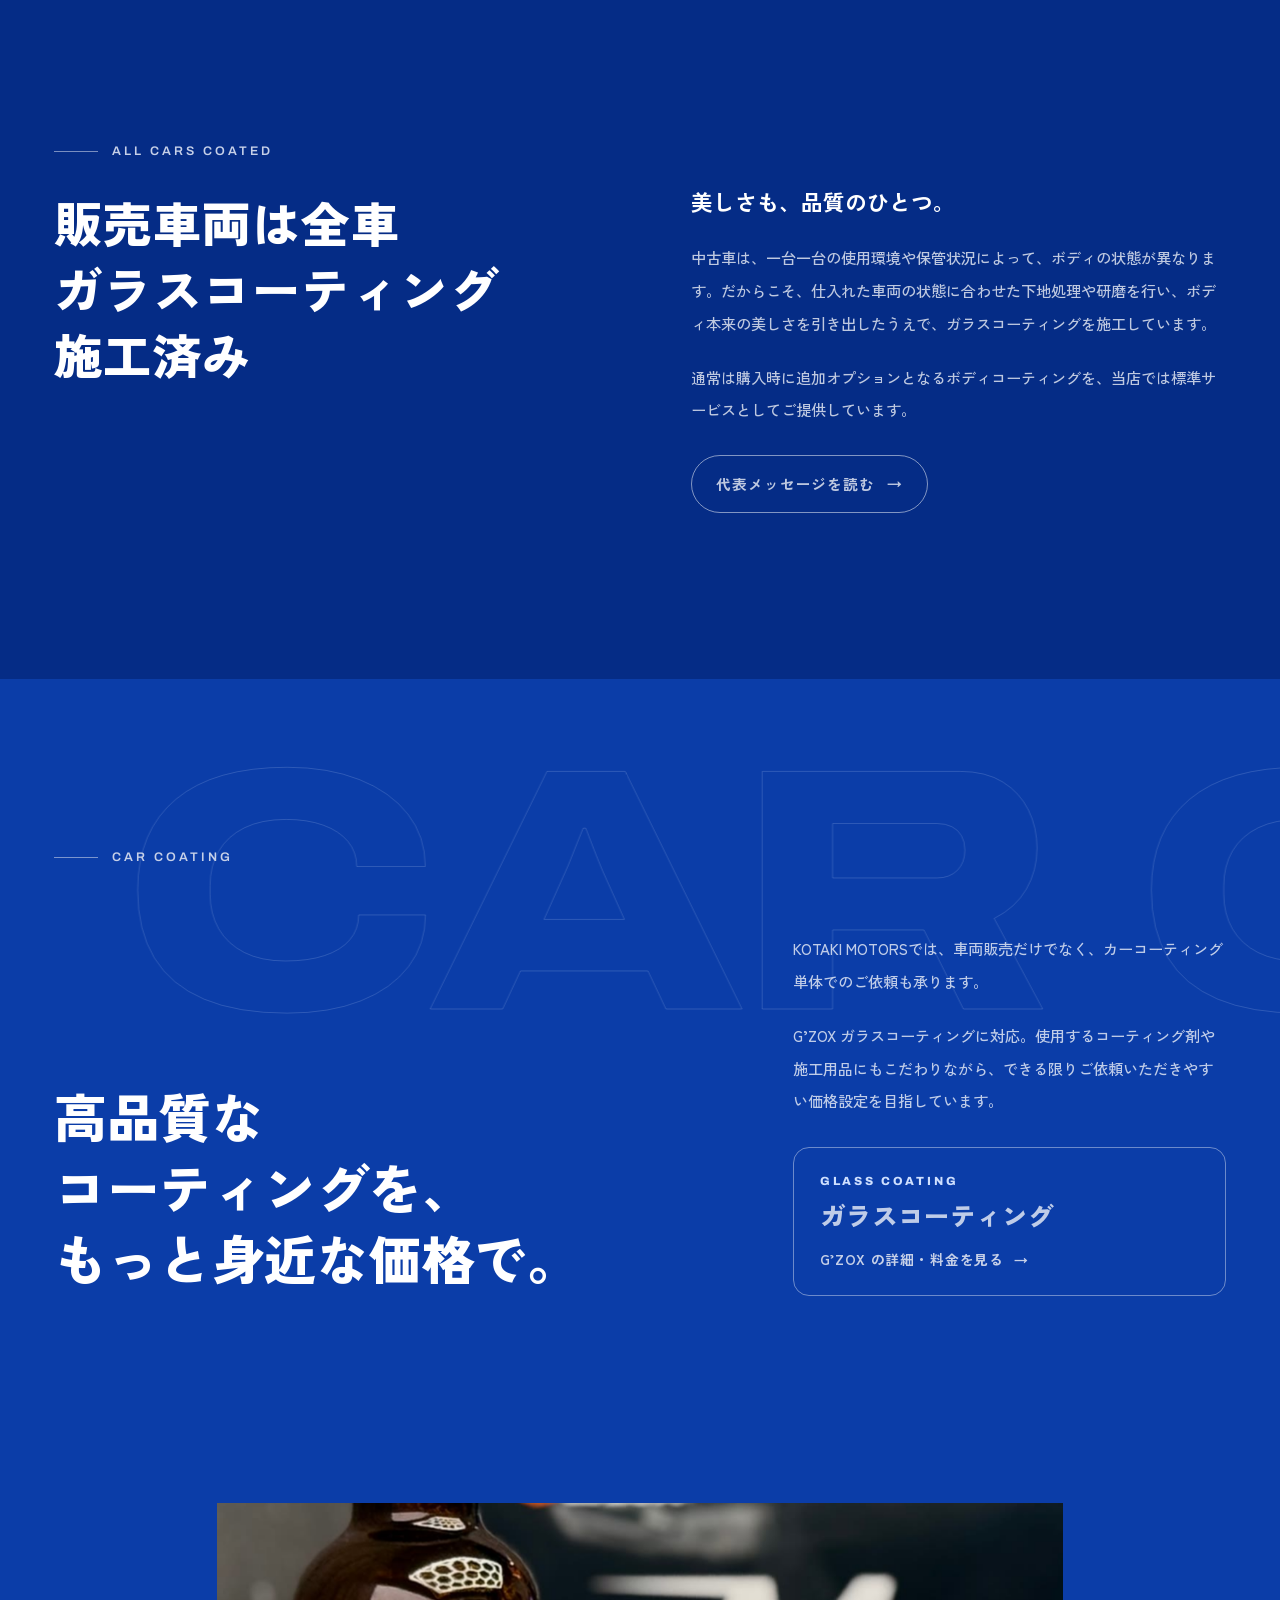
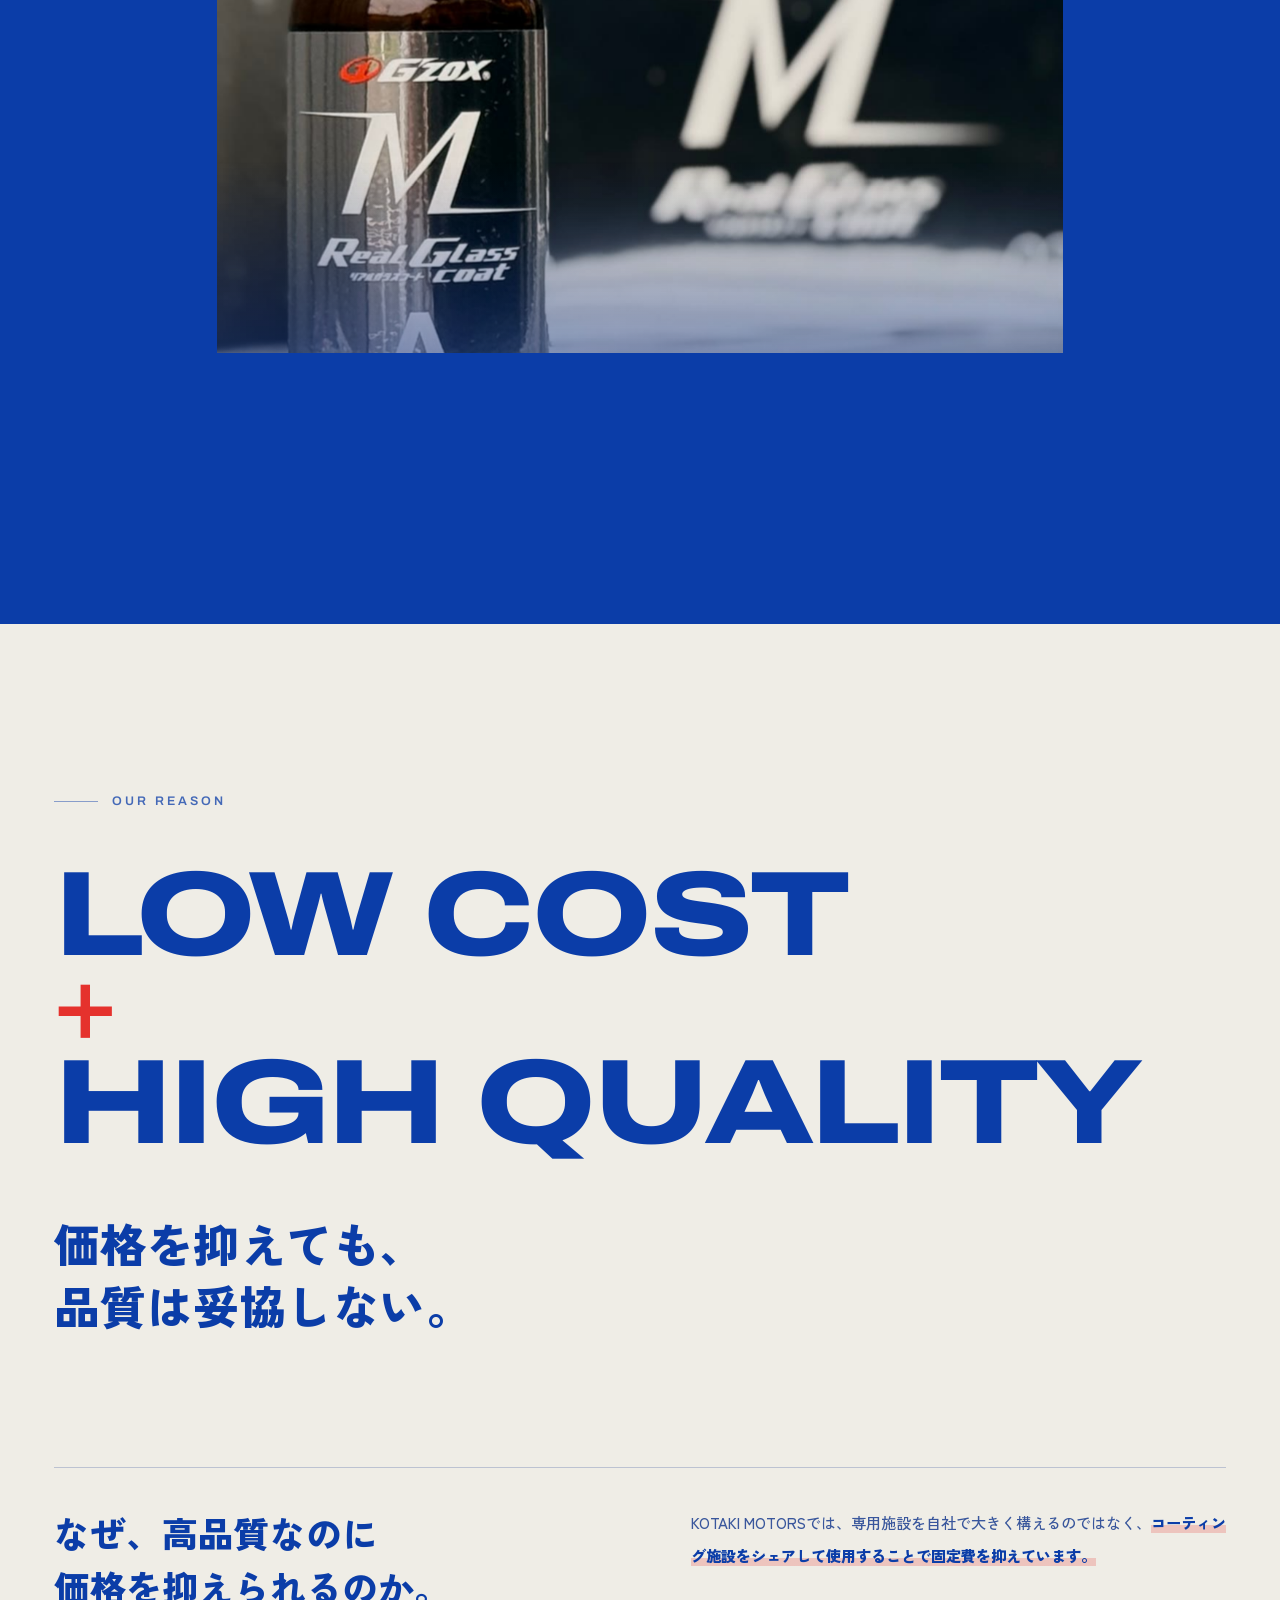
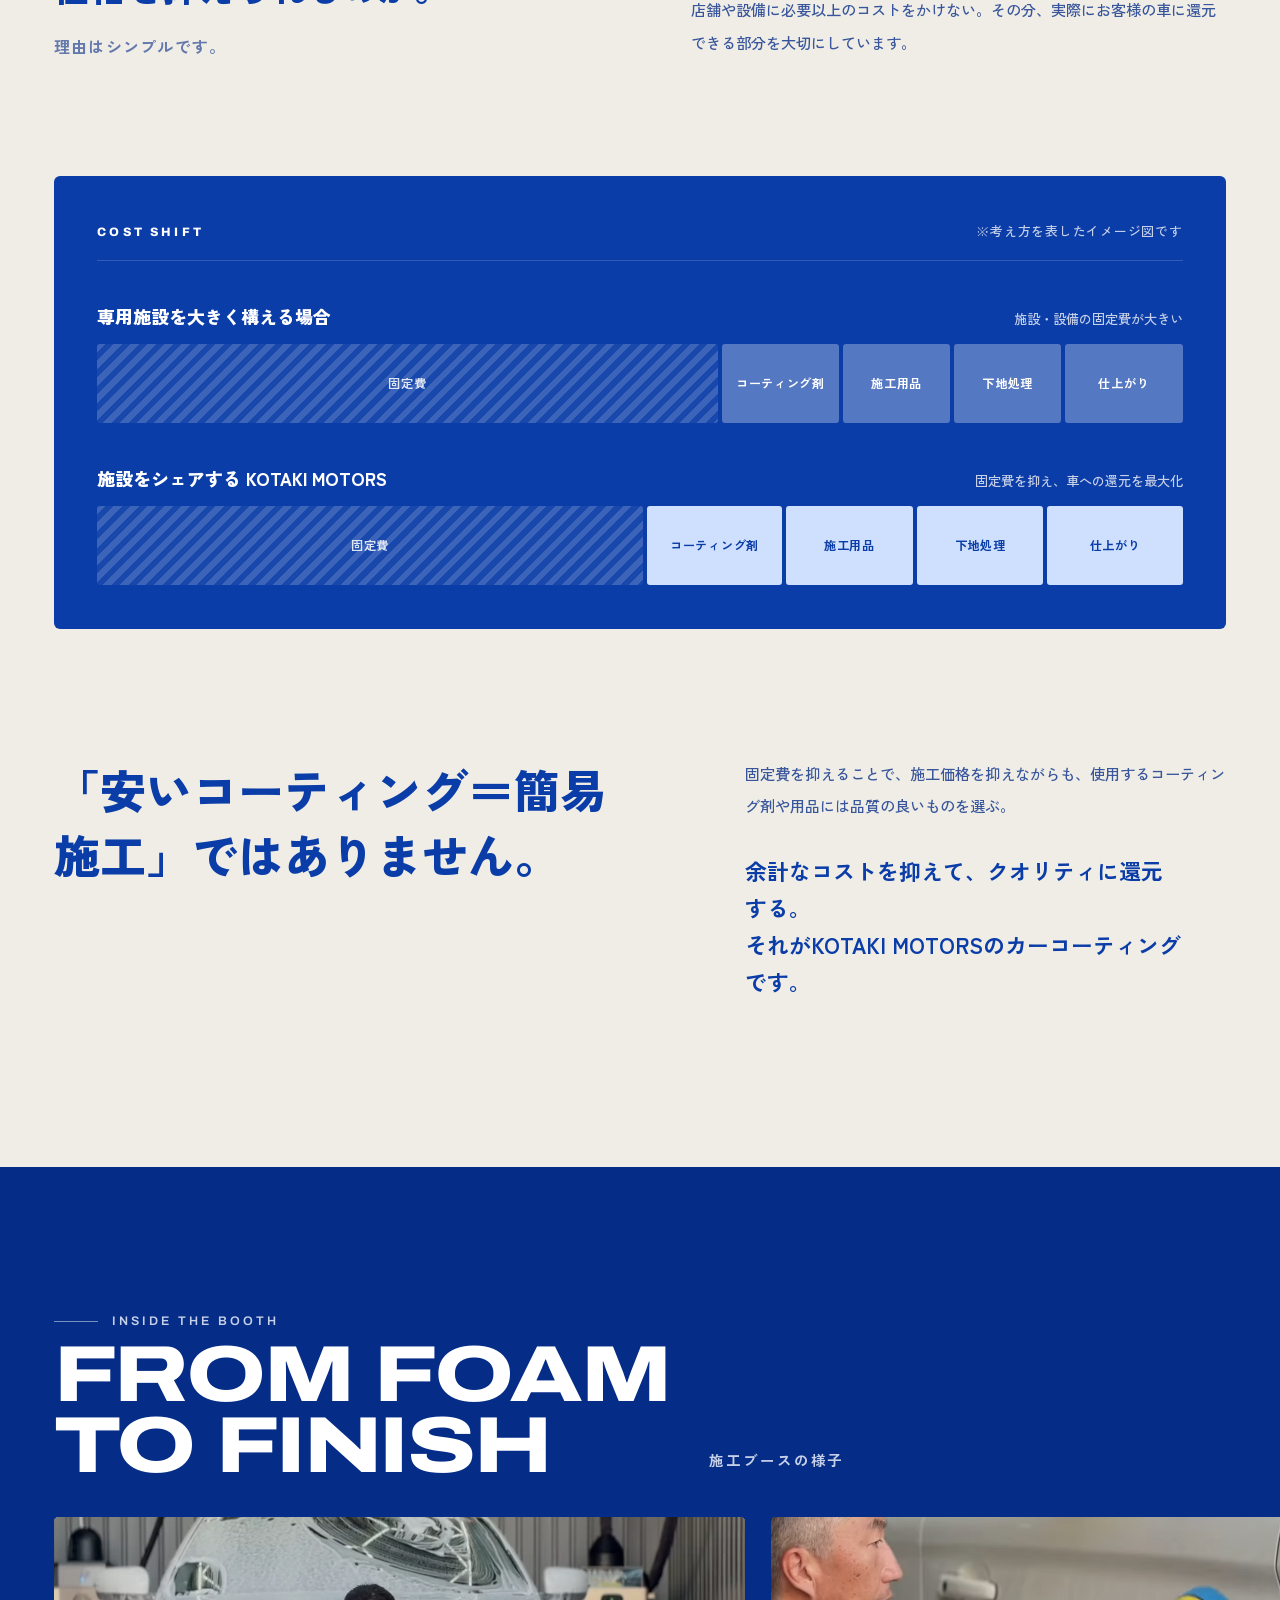
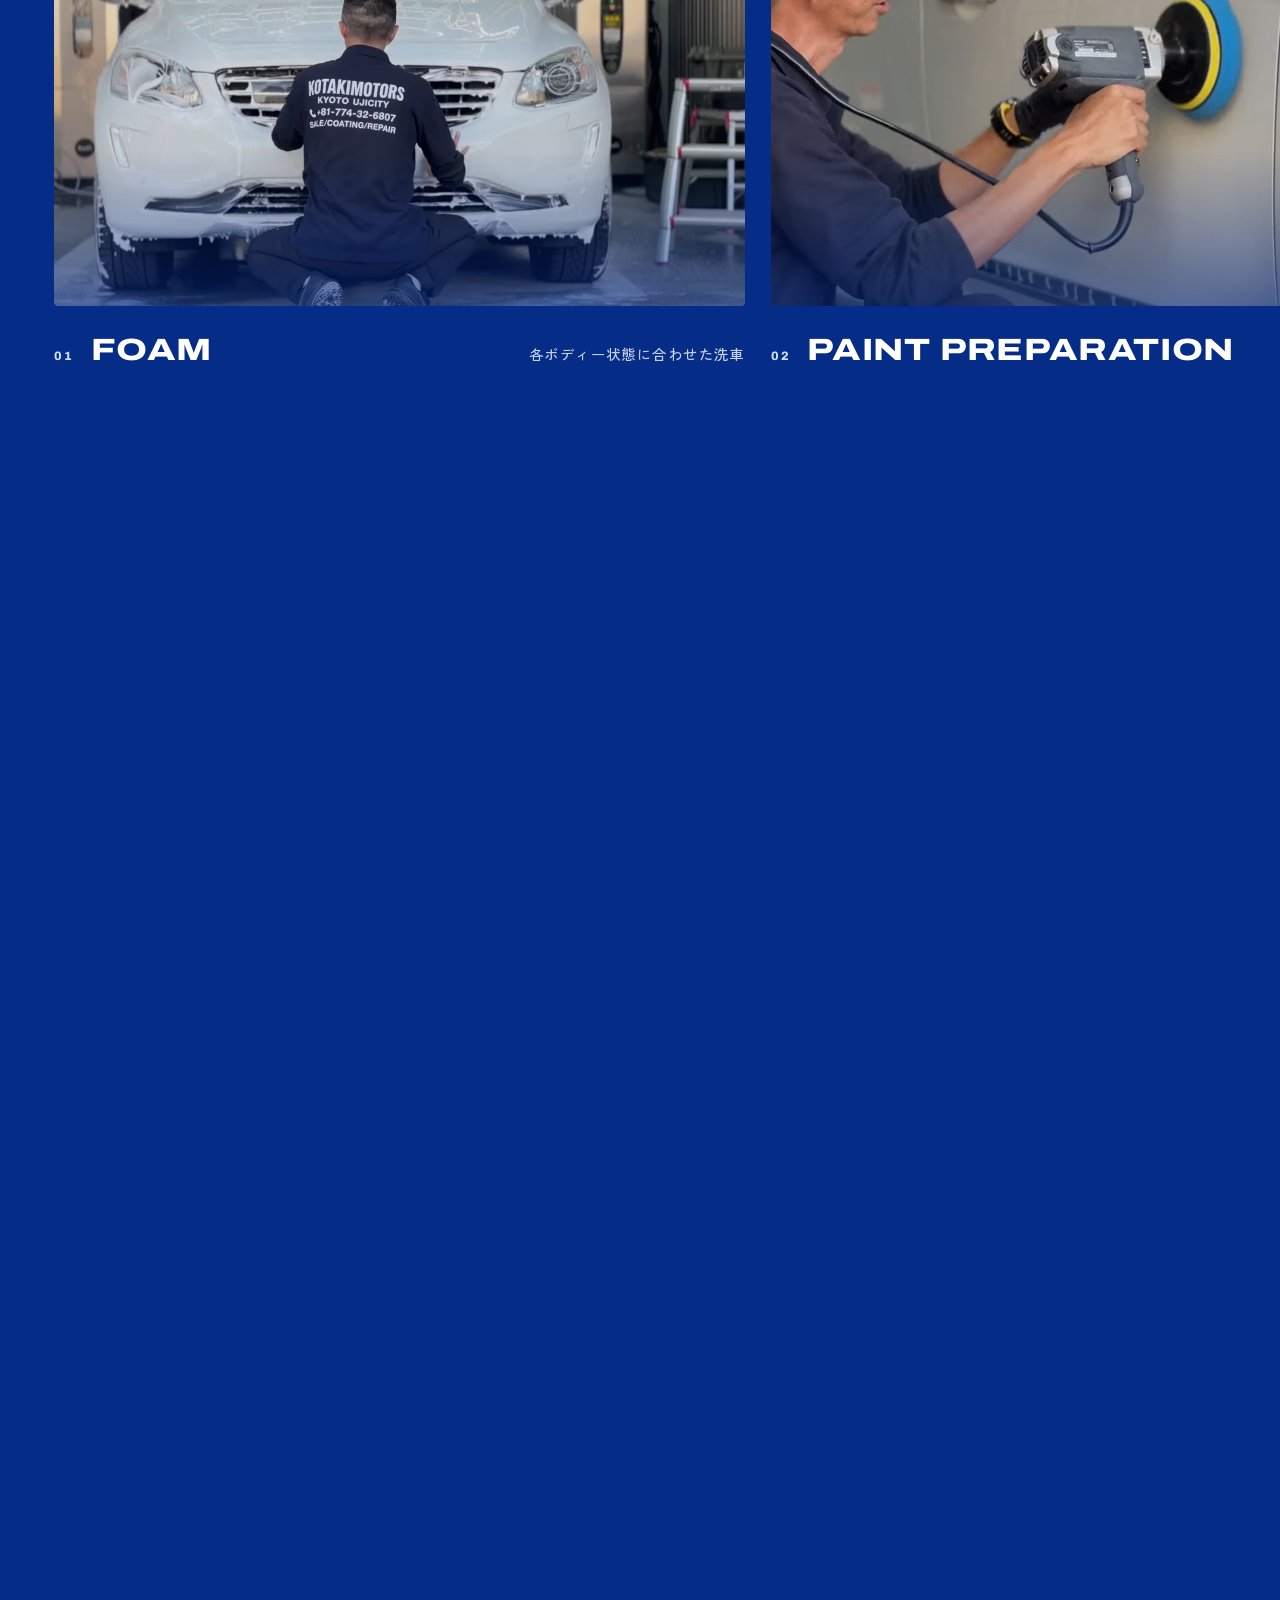
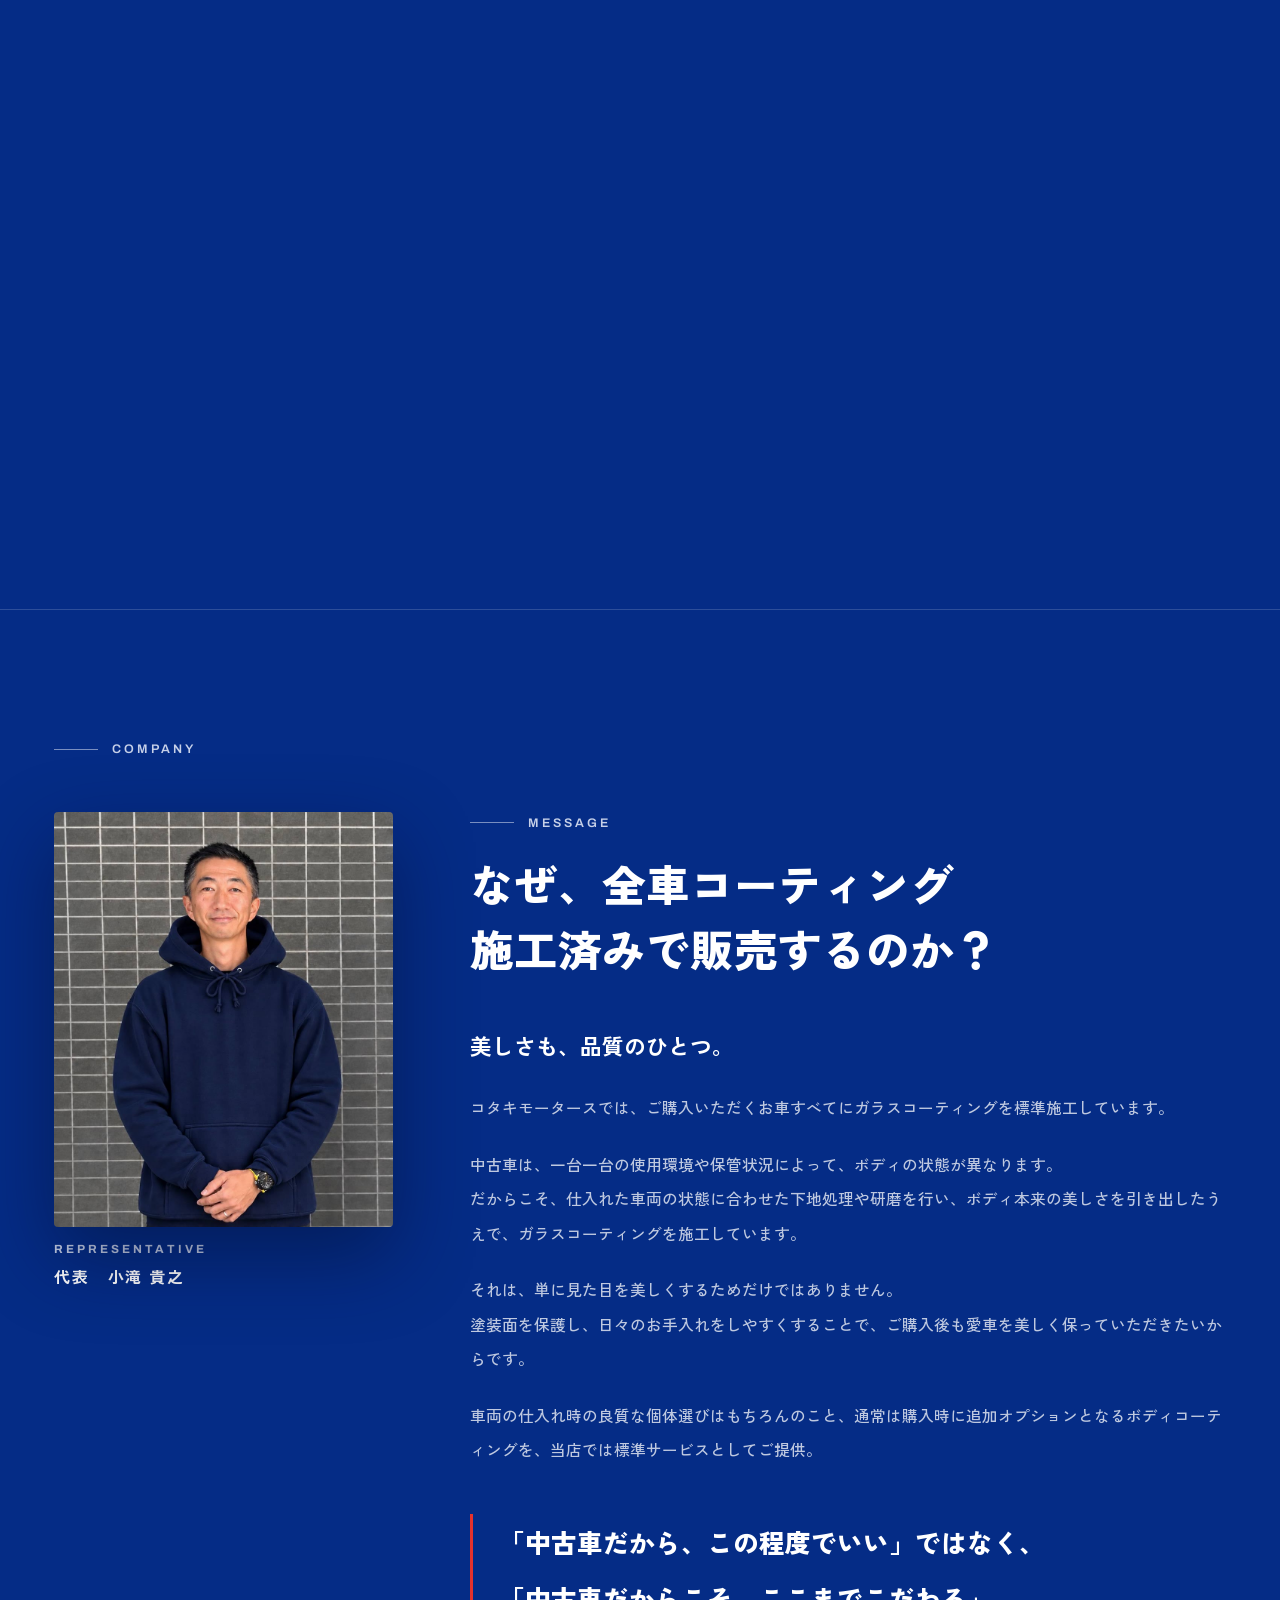
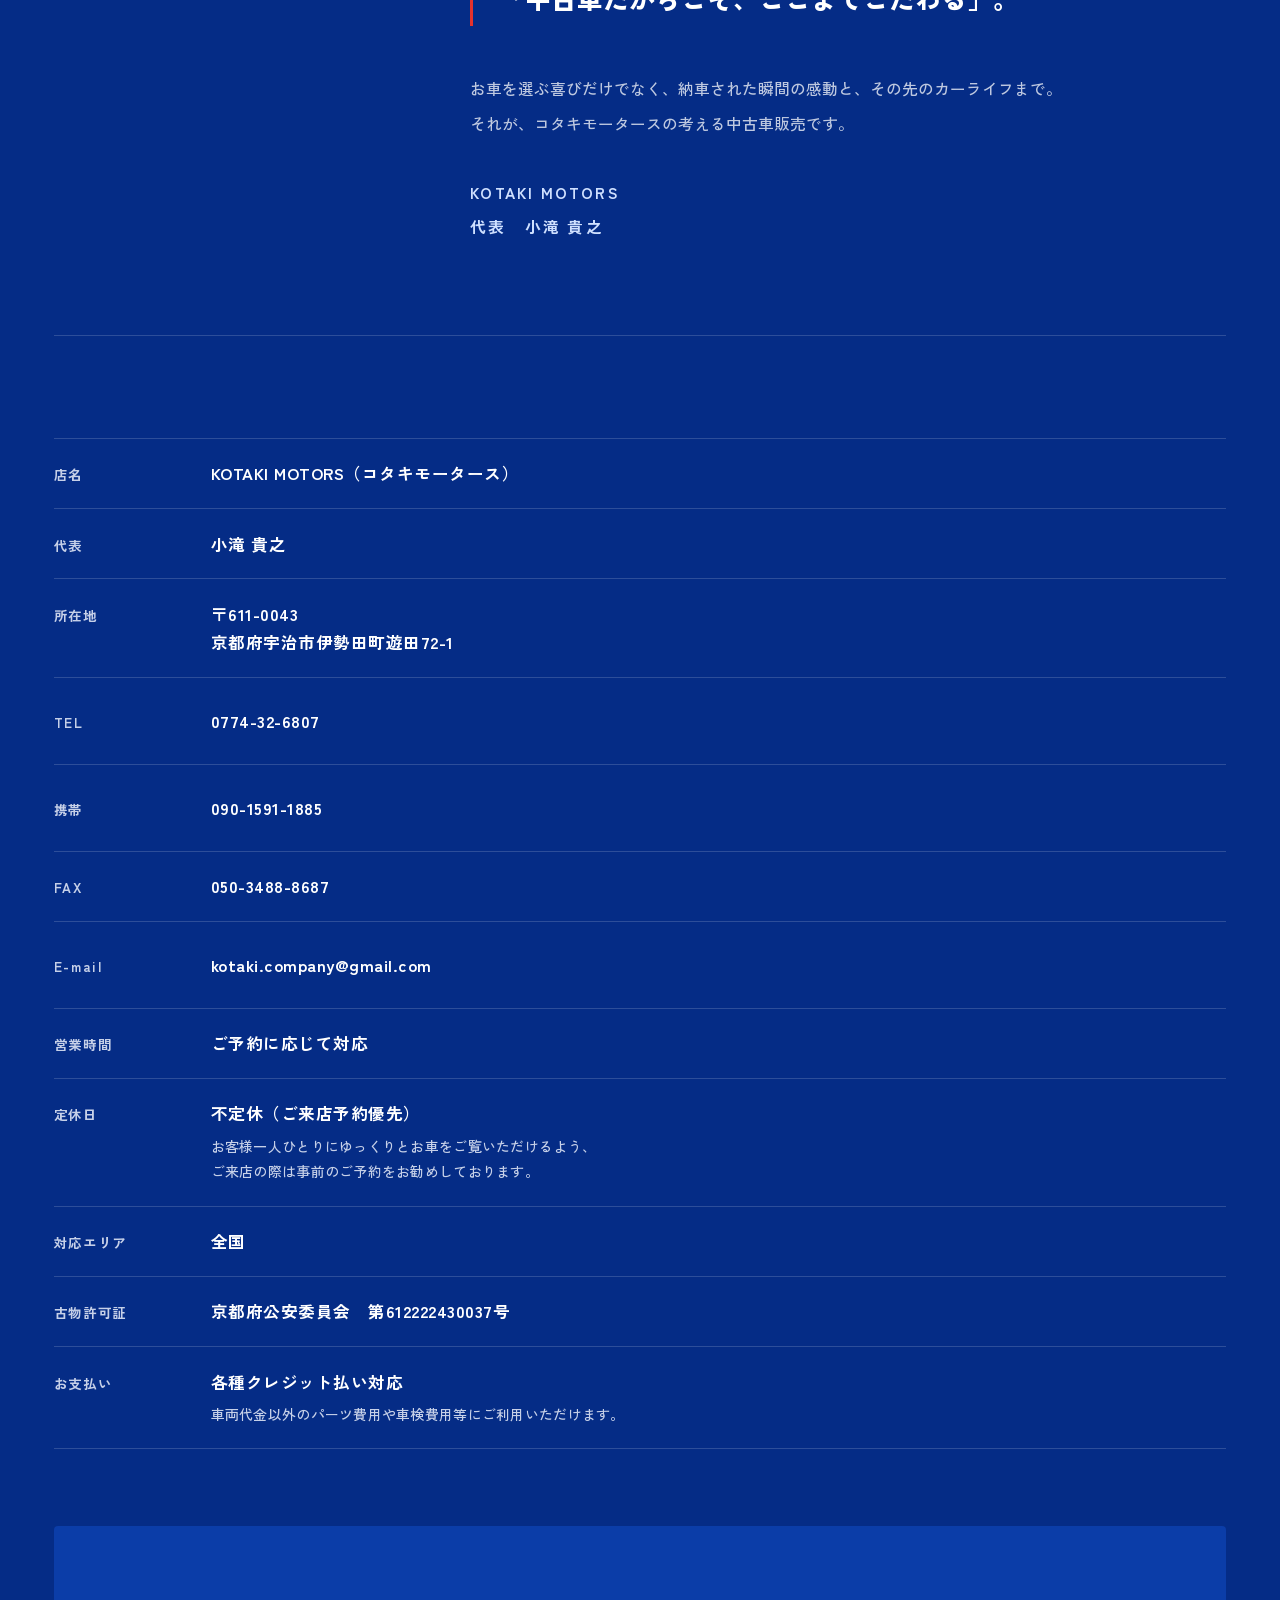
==== commit 39ca8399: "Company/message layout and mobile balance pass - Company: single 'Company' label; photo + representa" ====
--- a/index.html
+++ b/index.html
@@ -239,13 +239,10 @@
       <h2 class="h-jp" data-lines>販売車両は全車<br>ガラスコーティング<br>施工済み</h2>
     </div>
     <div class="col-r prose why">
-      <p class="why__q" data-fade>なぜ、全車コーティング施工済みで販売するのか？</p>
       <p class="prose__lead" data-fade>美しさも、品質のひとつ。</p>
-      <p data-fade>コタキモータースでは、ご購入いただくお車すべてにガラスコーティングを標準施工しています。中古車は、一台一台の使用環境や保管状況によって、ボディの状態が異なります。だからこそ、仕入れた車両の状態に合わせた下地処理や研磨を行い、ボディ本来の美しさを引き出したうえで、ガラスコーティングを施工しています。</p>
-      <p data-fade>それは、単に見た目を美しくするためだけではありません。塗装面を保護し、日々のお手入れをしやすくすることで、ご購入後も愛車を美しく保っていただきたいからです。</p>
-      <p data-fade>車両の仕入れ時の良質な個体選びはもちろんのこと、通常は購入時に追加オプションとなるボディコーティングを、当店では標準サービスとしてご提供。</p>
-      <p class="why__quote" data-fade>「中古車だから、この程度でいい」ではなく、<br>「中古車だからこそ、ここまでこだわる」。</p>
-      <p data-fade>お車を選ぶ喜びだけでなく、納車された瞬間の感動と、その先のカーライフまで。それが、コタキモータースの考える中古車販売です。</p>
+      <p data-fade>中古車は、一台一台の使用環境や保管状況によって、ボディの状態が異なります。だからこそ、仕入れた車両の状態に合わせた下地処理や研磨を行い、ボディ本来の美しさを引き出したうえで、ガラスコーティングを施工しています。</p>
+      <p data-fade>通常は購入時に追加オプションとなるボディコーティングを、当店では標準サービスとしてご提供しています。</p>
+      <a class="why__link" href="#greeting" data-cursor="hover" data-fade>代表メッセージを読む <i>→</i></a>
     </div>
   </div>
 </section>
@@ -381,9 +378,14 @@
   <div class="wrap">
     <p class="label">Company</p>
         <div class="greet" id="greeting">
-      <p class="label">Message</p>
-      <h2 class="greet__q" data-lines>なぜ、全車コーティング<br>施工済みで販売するのか？</h2>
-      <div class="greet__body prose">
+      <figure class="company__rep" data-fade>
+          <img src="assets/img/daihyo.jpg" width="900" height="1100" alt="代表 小滝 貴之" loading="lazy">
+          <figcaption><small>Representative</small>代表　小滝 貴之</figcaption>
+        </figure>
+      <div class="greet__text">
+        <p class="greet__label label">Message</p>
+        <h2 class="greet__q" data-lines>なぜ、全車コーティング<br>施工済みで販売するのか？</h2>
+        <div class="greet__body prose">
         <p class="prose__lead" data-fade>美しさも、品質のひとつ。</p>
         <p data-fade>コタキモータースでは、ご購入いただくお車すべてにガラスコーティングを標準施工しています。</p>
         <p data-fade>中古車は、一台一台の使用環境や保管状況によって、ボディの状態が異なります。<br>だからこそ、仕入れた車両の状態に合わせた下地処理や研磨を行い、ボディ本来の美しさを引き出したうえで、ガラスコーティングを施工しています。</p>
@@ -393,15 +395,10 @@
         <p data-fade>お車を選ぶ喜びだけでなく、納車された瞬間の感動と、その先のカーライフまで。<br>それが、コタキモータースの考える中古車販売です。</p>
         <p class="greet__sign" data-fade>KOTAKI MOTORS<br>代表　小滝 貴之</p>
       </div>
-    </div>
-
-    <div class="company__grid">
-      <div class="company__side">
-        <figure class="company__rep" data-fade>
-          <img src="assets/img/daihyo.jpg" width="900" height="1100" alt="代表 小滝 貴之" loading="lazy">
-          <figcaption><small>Representative</small>代表　小滝 貴之</figcaption>
-        </figure>
-      </div>
+      </div>
+    </div>
+
+    <div class="company__grid company__grid--solo">
       <dl class="info">
         <div><dt>店名</dt><dd>KOTAKI MOTORS（コタキモータース）</dd></div>
         <div><dt>代表</dt><dd>小滝 貴之</dd></div>
--- a/css/style.css
+++ b/css/style.css
@@ -753,3 +753,76 @@
 .greet__body p{line-height:2.2}
 .greet__quote{font-weight:900;color:#fff;font-size:clamp(1.15rem,2vw,1.9rem);line-height:1.8;border-left:3px solid var(--acc);padding-left:1em;margin:1.8em 0!important}
 .greet__sign{margin-top:2.2em!important;font-weight:700;letter-spacing:.14em;color:var(--hi);line-height:1.9}
+
+
+/* ================= company / message layout (2026-11 balance pass) ================= */
+.company .wrap>.label{margin-bottom:clamp(28px,4vw,56px)}
+.greet{display:grid;grid-template-columns:minmax(220px,.62fr) 1.38fr;gap:clamp(28px,6vw,110px);align-items:start;margin:0 0 clamp(60px,8vw,130px);padding:0 0 clamp(50px,7vw,110px);border-bottom:1px solid var(--line)}
+.greet .company__rep{position:sticky;top:clamp(90px,14vh,140px);max-width:none;margin:0}
+.greet .company__rep img{width:100%;aspect-ratio:900/1100;object-fit:cover;object-position:50% 18%;border-radius:4px;box-shadow:0 30px 80px rgba(1,10,40,.45)}
+.greet__label{margin:0 0 clamp(14px,1.6vw,22px)}
+.greet__q{margin:0;font-weight:900;font-size:clamp(1.7rem,3.4vw,3.4rem);line-height:1.4;text-wrap:balance}
+.greet__body{margin-top:clamp(24px,3vw,44px);max-width:none;font-size:clamp(.98rem,1.1vw,1.1rem)}
+.greet__body p{line-height:2.2}
+.company__grid--solo{display:block}
+.company__grid--solo .info{max-width:none}
+
+@media (max-width:860px){
+  .greet{grid-template-columns:1fr;gap:28px}
+  .greet .company__rep{position:static;max-width:min(78%,320px);margin:0 auto}
+  .greet .company__rep figcaption{text-align:center}
+  .greet__q{font-size:clamp(1.55rem,6.4vw,2.1rem)}
+  .greet__body p{line-height:2.05}
+  .greet__quote{font-size:1.15rem}
+}
+
+/* ================= mobile balance pass ================= */
+@media (max-width:860px){
+  /* hero: calmer crop, text sits on a gradient, not on the face */
+  .hero__video{object-position:50% 28%}
+  .hero__shade{background:linear-gradient(180deg,rgba(5,44,134,.55) 0%,rgba(5,44,134,.05) 26%,rgba(5,44,134,.55) 58%,rgba(5,44,134,.96) 100%),linear-gradient(90deg,rgba(5,44,134,.45),rgba(5,44,134,0) 70%)}
+  .hero__title{font-size:clamp(2.2rem,11.4vw,3.4rem)}
+
+  /* concept: 5 steps scroll with a visible peek of the next card */
+  .steps{grid-auto-columns:62%;gap:12px;margin-inline:calc(var(--gutter)*-1);padding-inline:var(--gutter);scroll-padding-inline:var(--gutter)}
+  .step__img{aspect-ratio:4/5}
+
+  /* all cars coated: keep the pinned title inside the screen */
+  .coated__title{font-size:clamp(2.4rem,13.5vw,4.2rem)}
+  .coated__title .a{padding-left:var(--gutter)}
+  .coated__title .b{padding-right:var(--gutter);-webkit-text-stroke:1.5px #fff}
+  .coated__quote{font-size:clamp(1.35rem,6.2vw,2rem);line-height:1.5}
+  .coated__body .col-l{position:static}
+
+  /* booth: caption wraps under the title instead of drifting right */
+  .pcard__meta{display:grid;grid-template-columns:auto 1fr;gap:2px 12px}
+  .pcard__meta span{grid-column:2;margin-left:0;font-size:.82rem}
+  .process__head{gap:4px 24px}
+  .process__sub{padding-bottom:0}
+  .process__title{font-size:clamp(2.1rem,10.5vw,3.2rem)}
+
+  /* consistent vertical rhythm */
+  .concept,.coated__body,.coating,.value,.process__pin,.company,.contact{padding-top:clamp(64px,16vw,96px);padding-bottom:clamp(64px,16vw,96px)}
+  .label{font-size:.76rem}
+  .h-jp{font-size:clamp(1.55rem,6.8vw,2.2rem)}
+  .contact__title{font-size:clamp(1.6rem,7.4vw,2.4rem)}
+  .big span{font-size:clamp(1.35rem,6.4vw,1.9rem)}
+  .big.mail span{font-size:clamp(1rem,4.6vw,1.35rem)}
+  .info div{grid-template-columns:6.5em 1fr}
+  .map{aspect-ratio:1/1}
+  .ftr__word{font-size:clamp(2.4rem,19vw,5.5rem)}
+}
+
+.why__link{display:inline-flex;align-items:center;gap:12px;margin-top:2em;padding:12px 24px;border:1px solid rgba(255,255,255,.5);border-radius:999px;font-weight:700;letter-spacing:.06em;font-size:.92rem;transition:background .4s,color .4s}
+.why__link i{font-family:var(--f-en);font-style:normal;transition:transform .5s var(--ease)}
+.why__link:hover{background:#fff;color:var(--navy)}
+.why__link:hover i{transform:translateX(5px)}
+@media (max-width:860px){
+  .coated__title{font-size:clamp(2.2rem,12.4vw,3.8rem)}
+  .coated__title span{max-width:100vw}
+  .coated__title .b{padding-right:calc(var(--gutter) + 4px)}
+}
+@media (max-width:860px){
+  .coated__title{font-size:clamp(2rem,11vw,3.4rem)}
+  .coated__title .b{padding-right:calc(var(--gutter) + 10px)}
+}
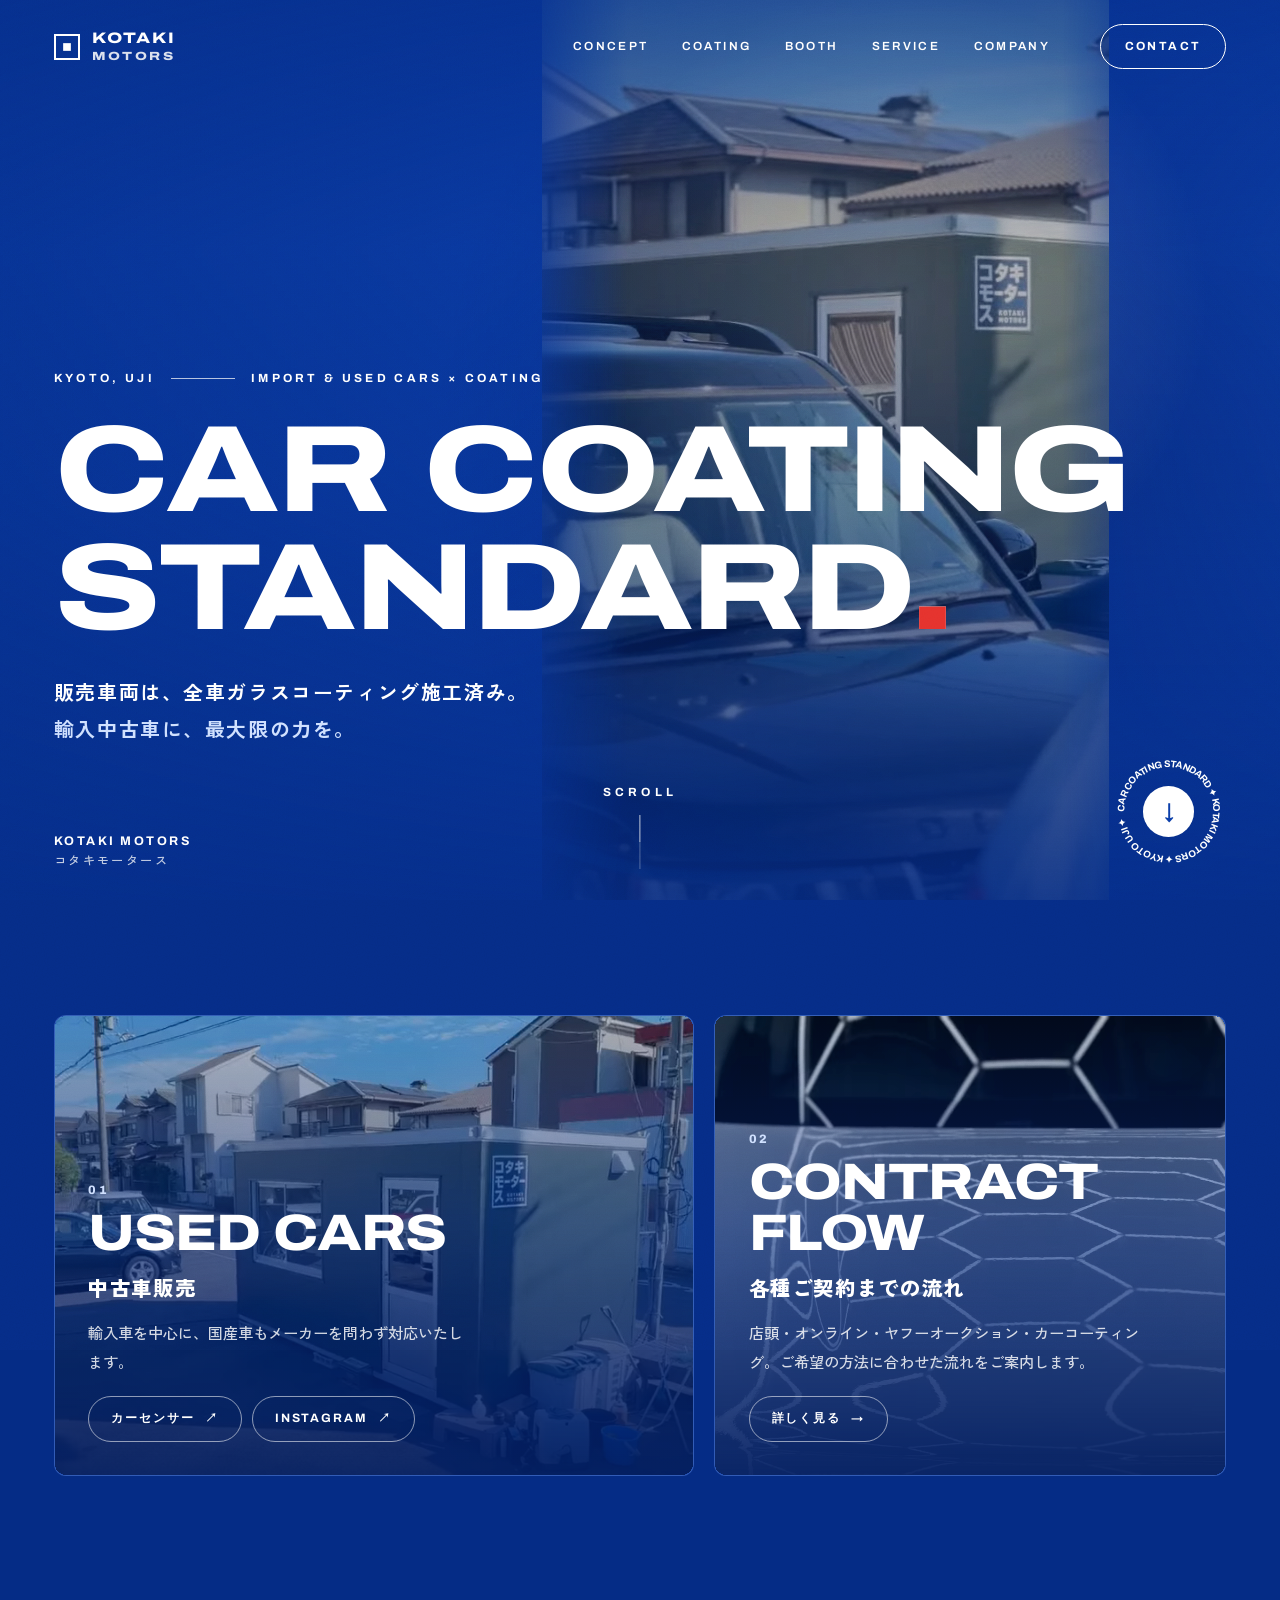
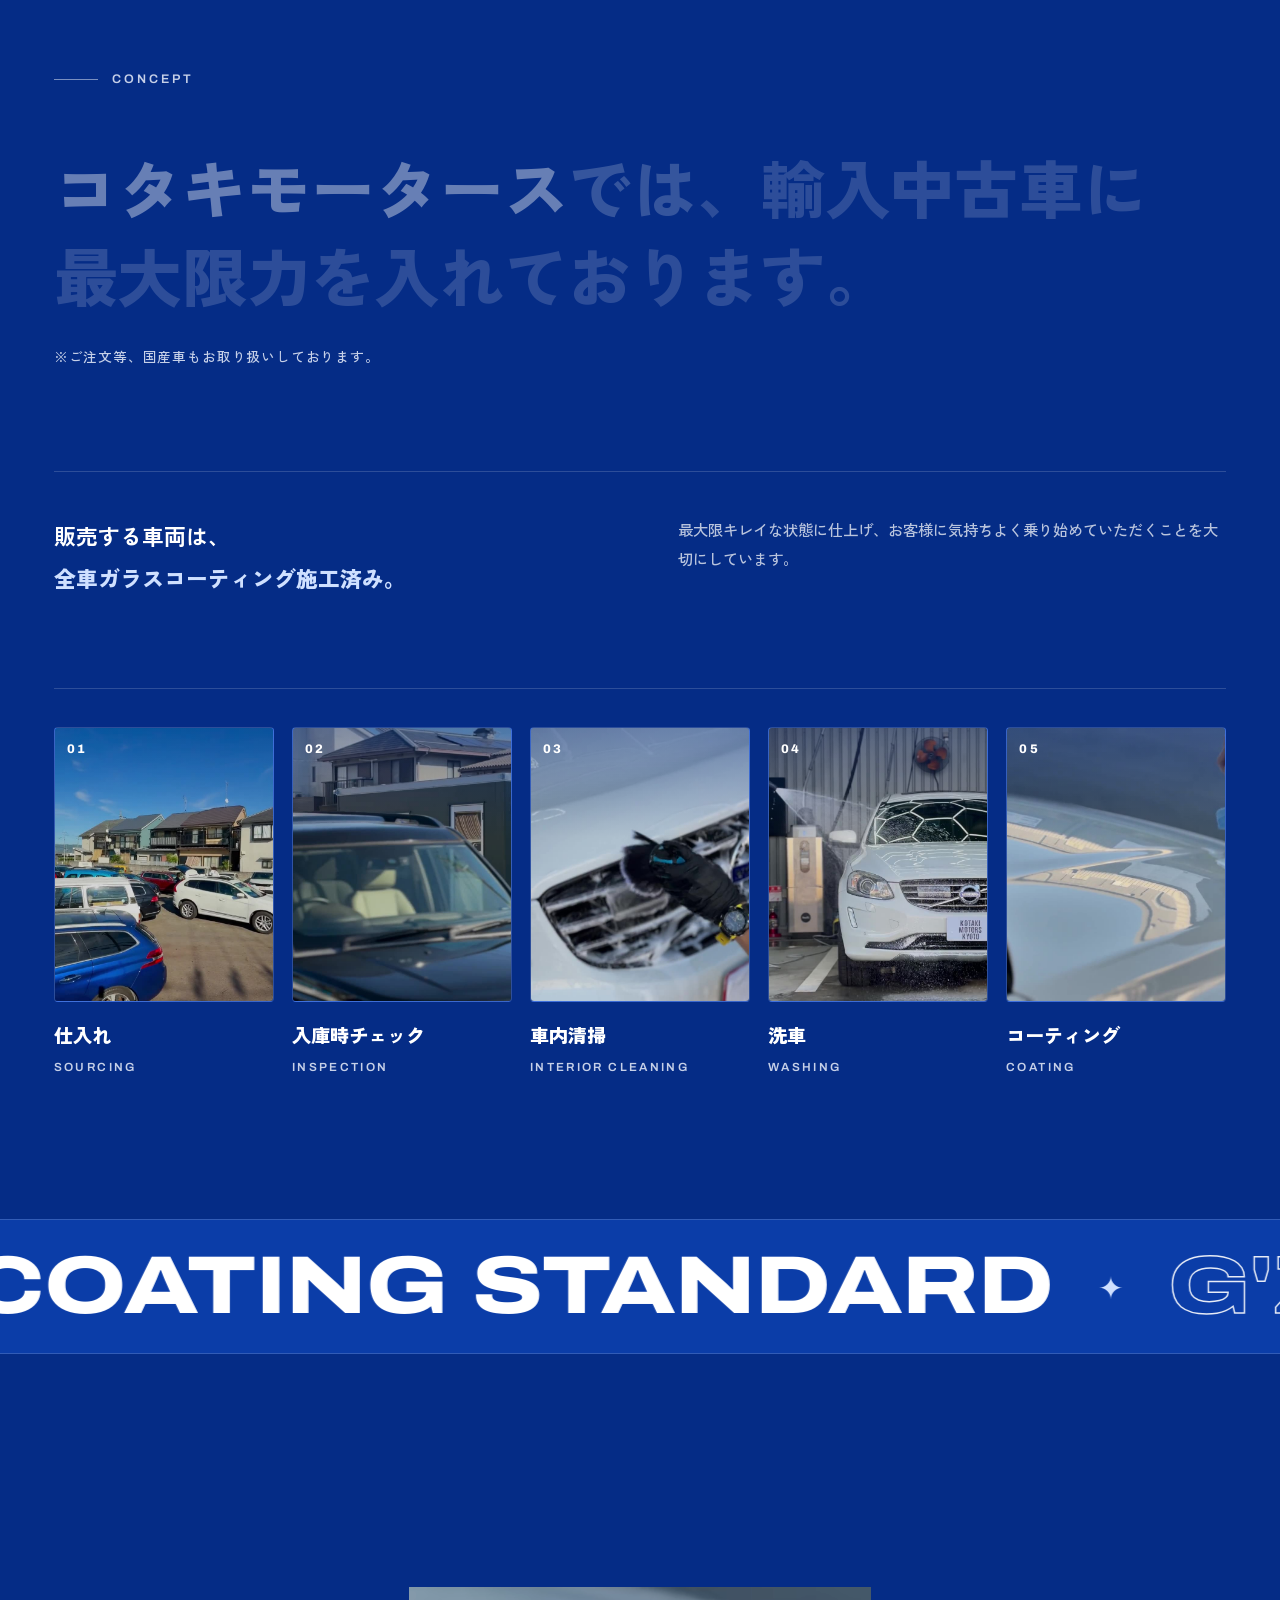
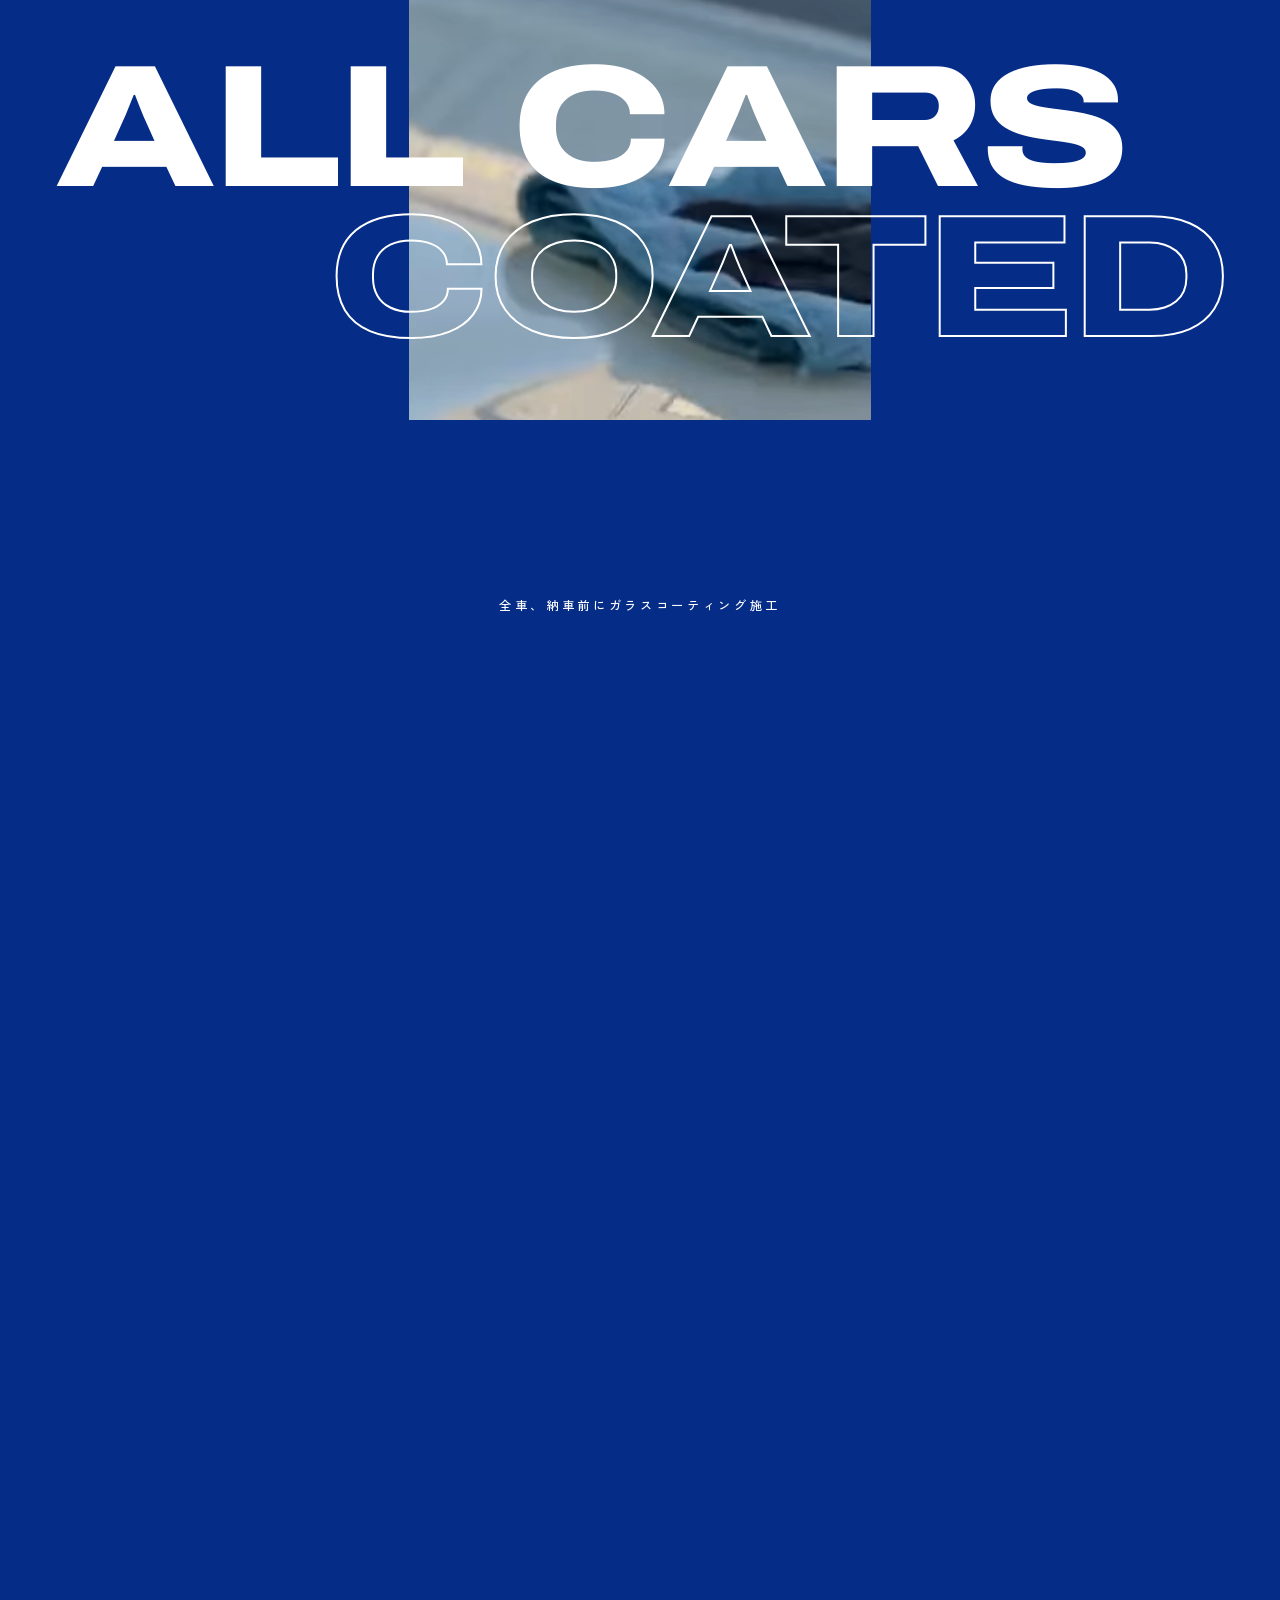
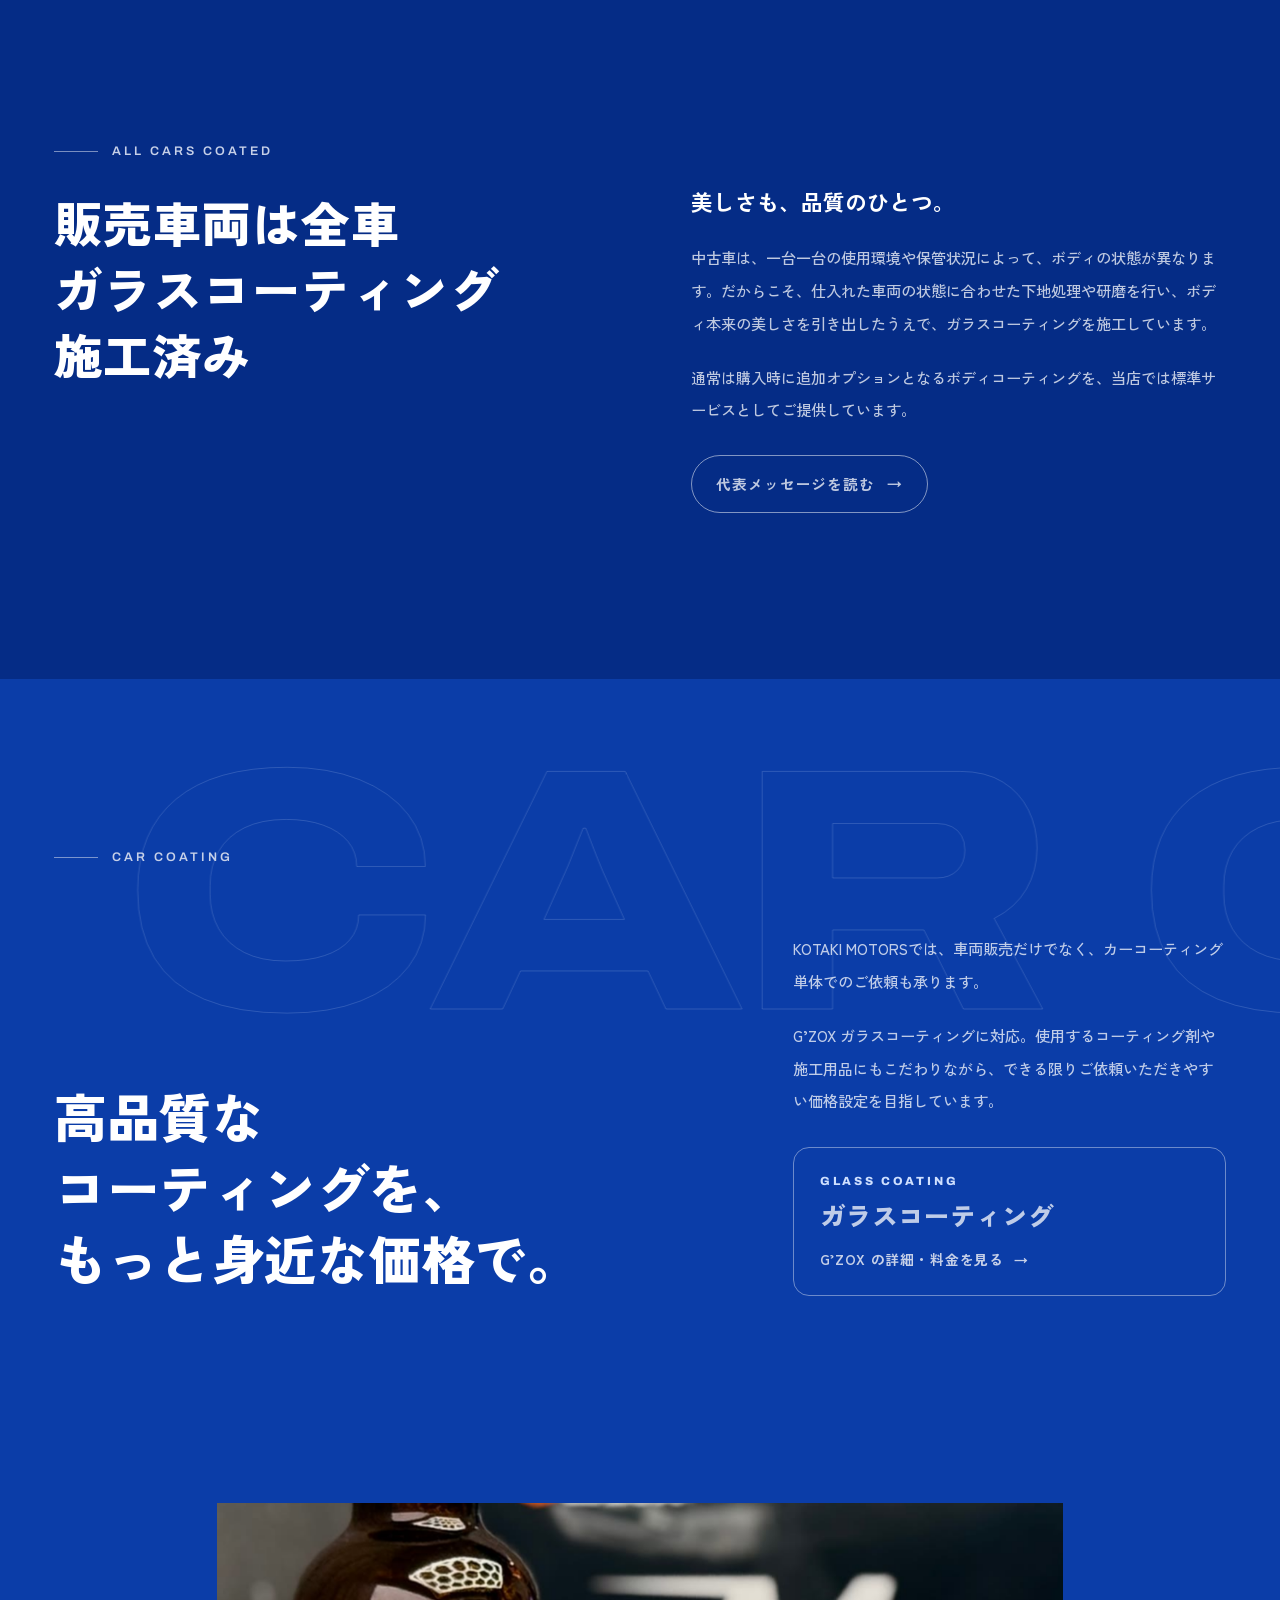
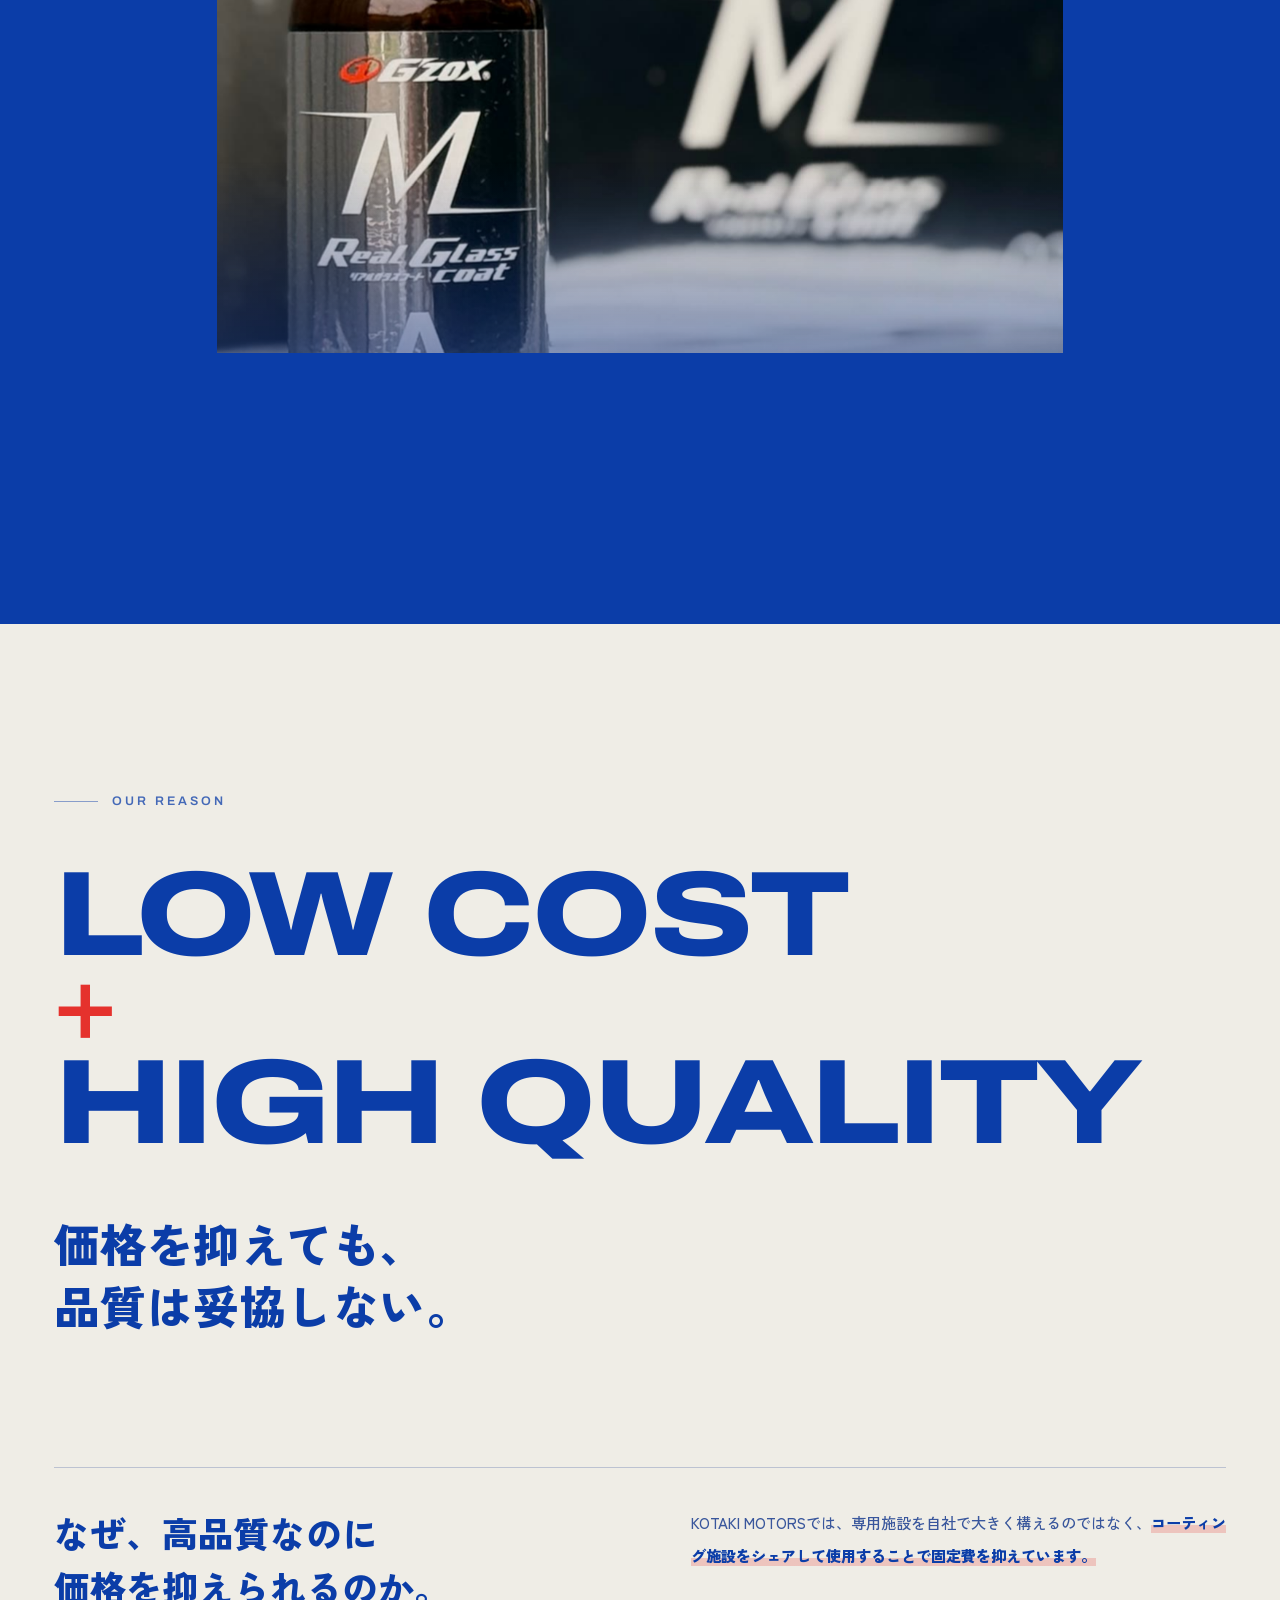
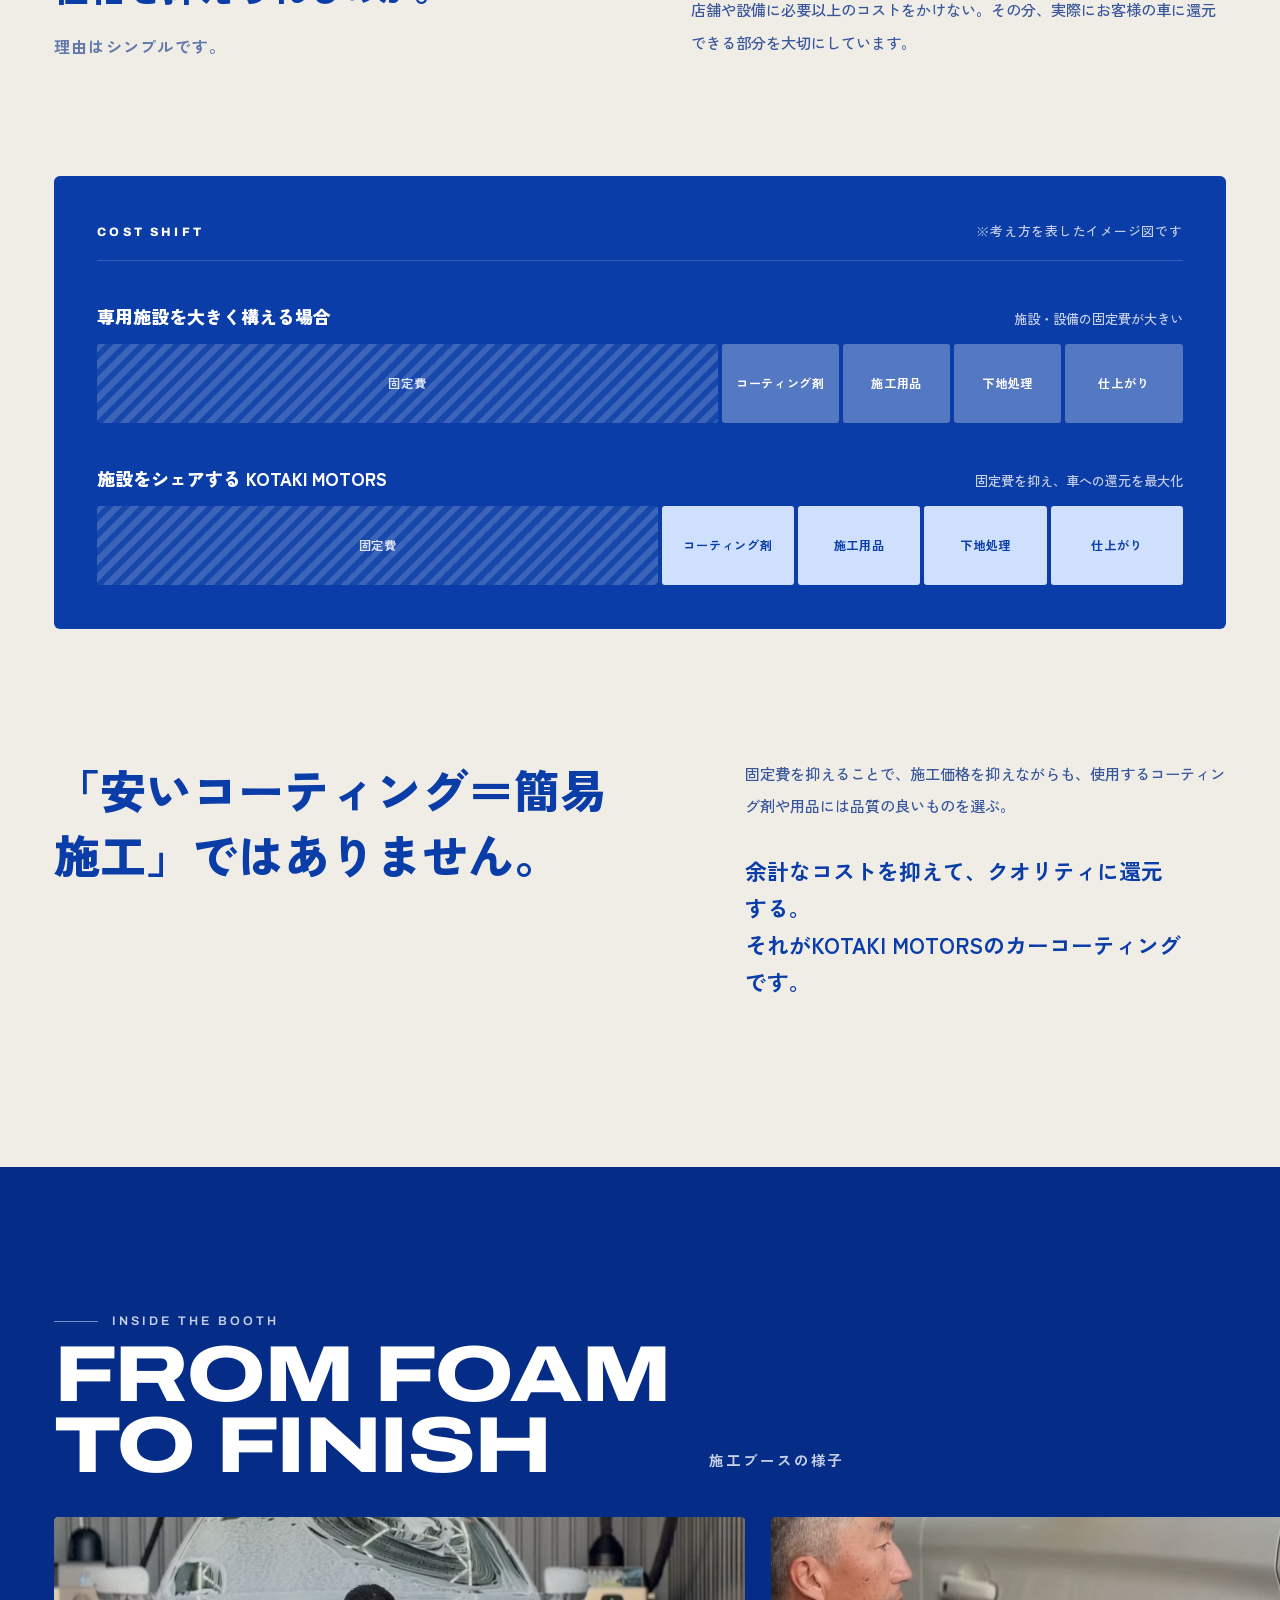
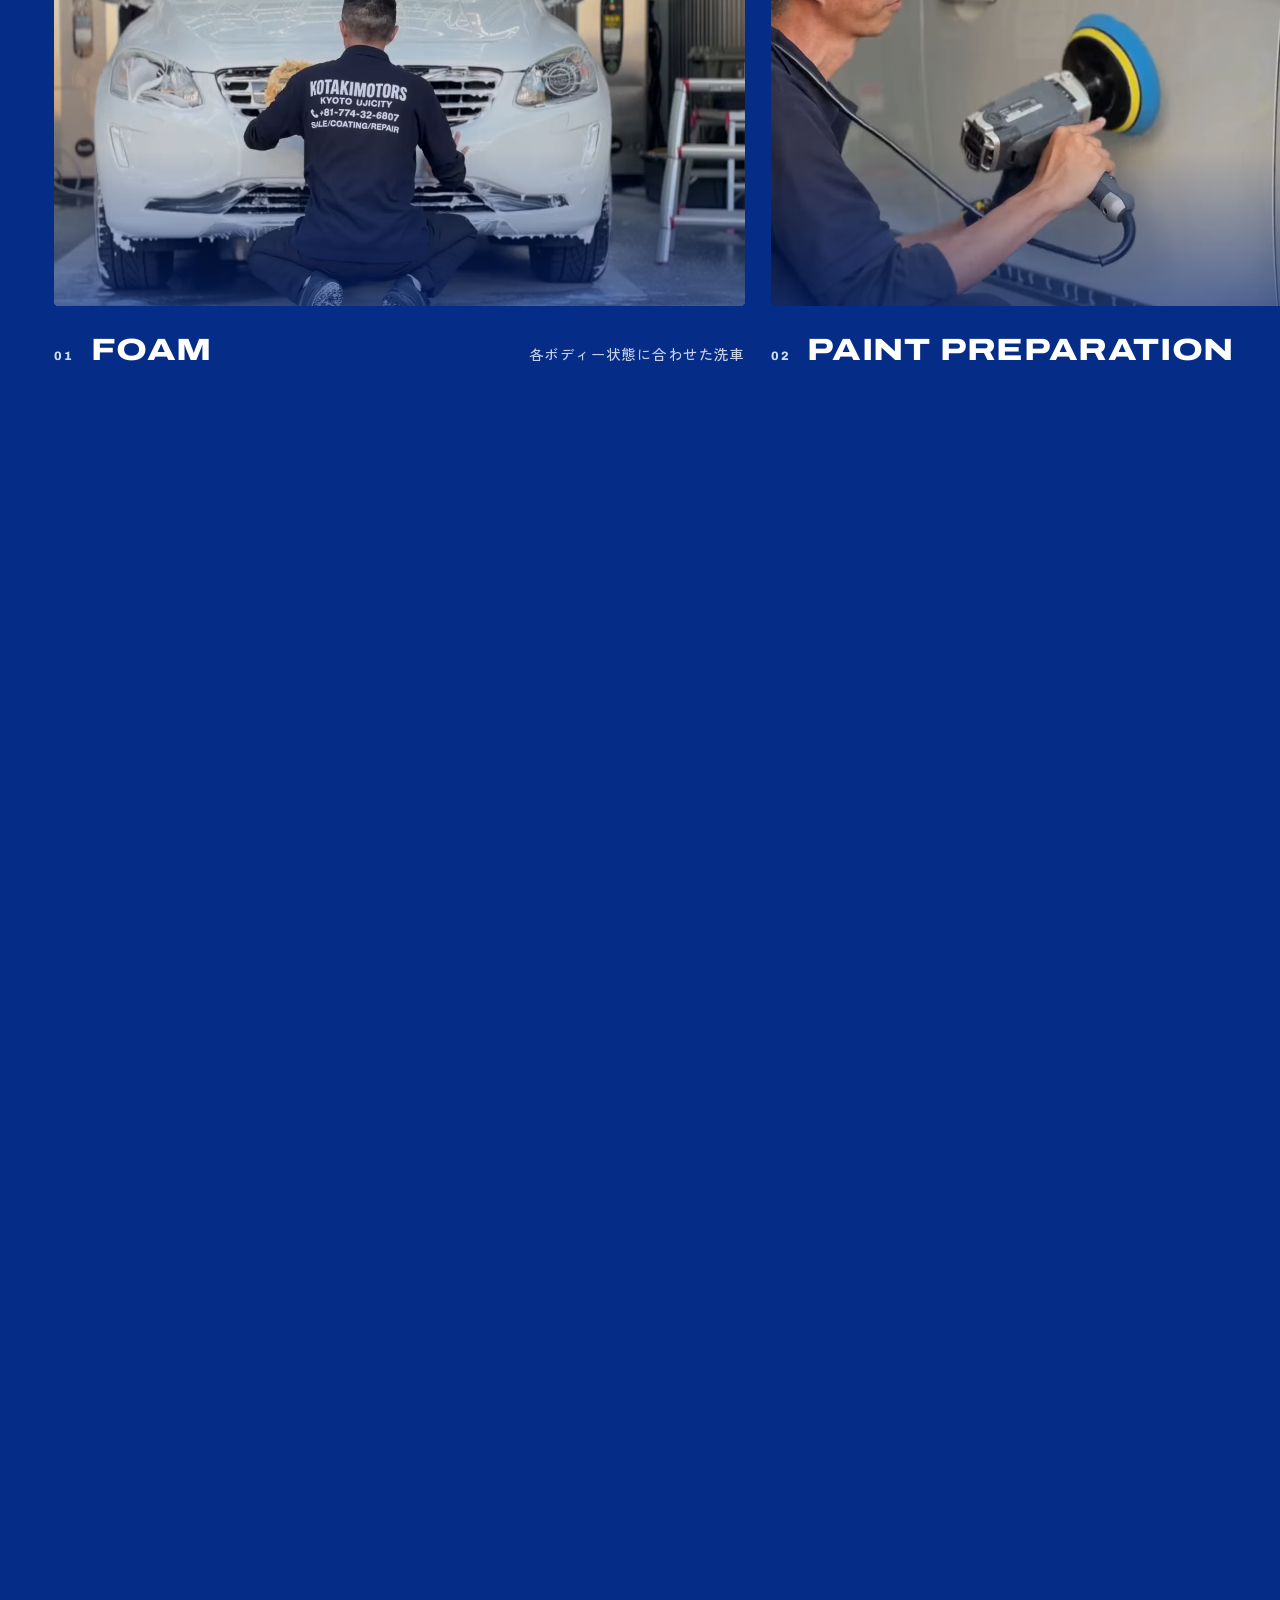
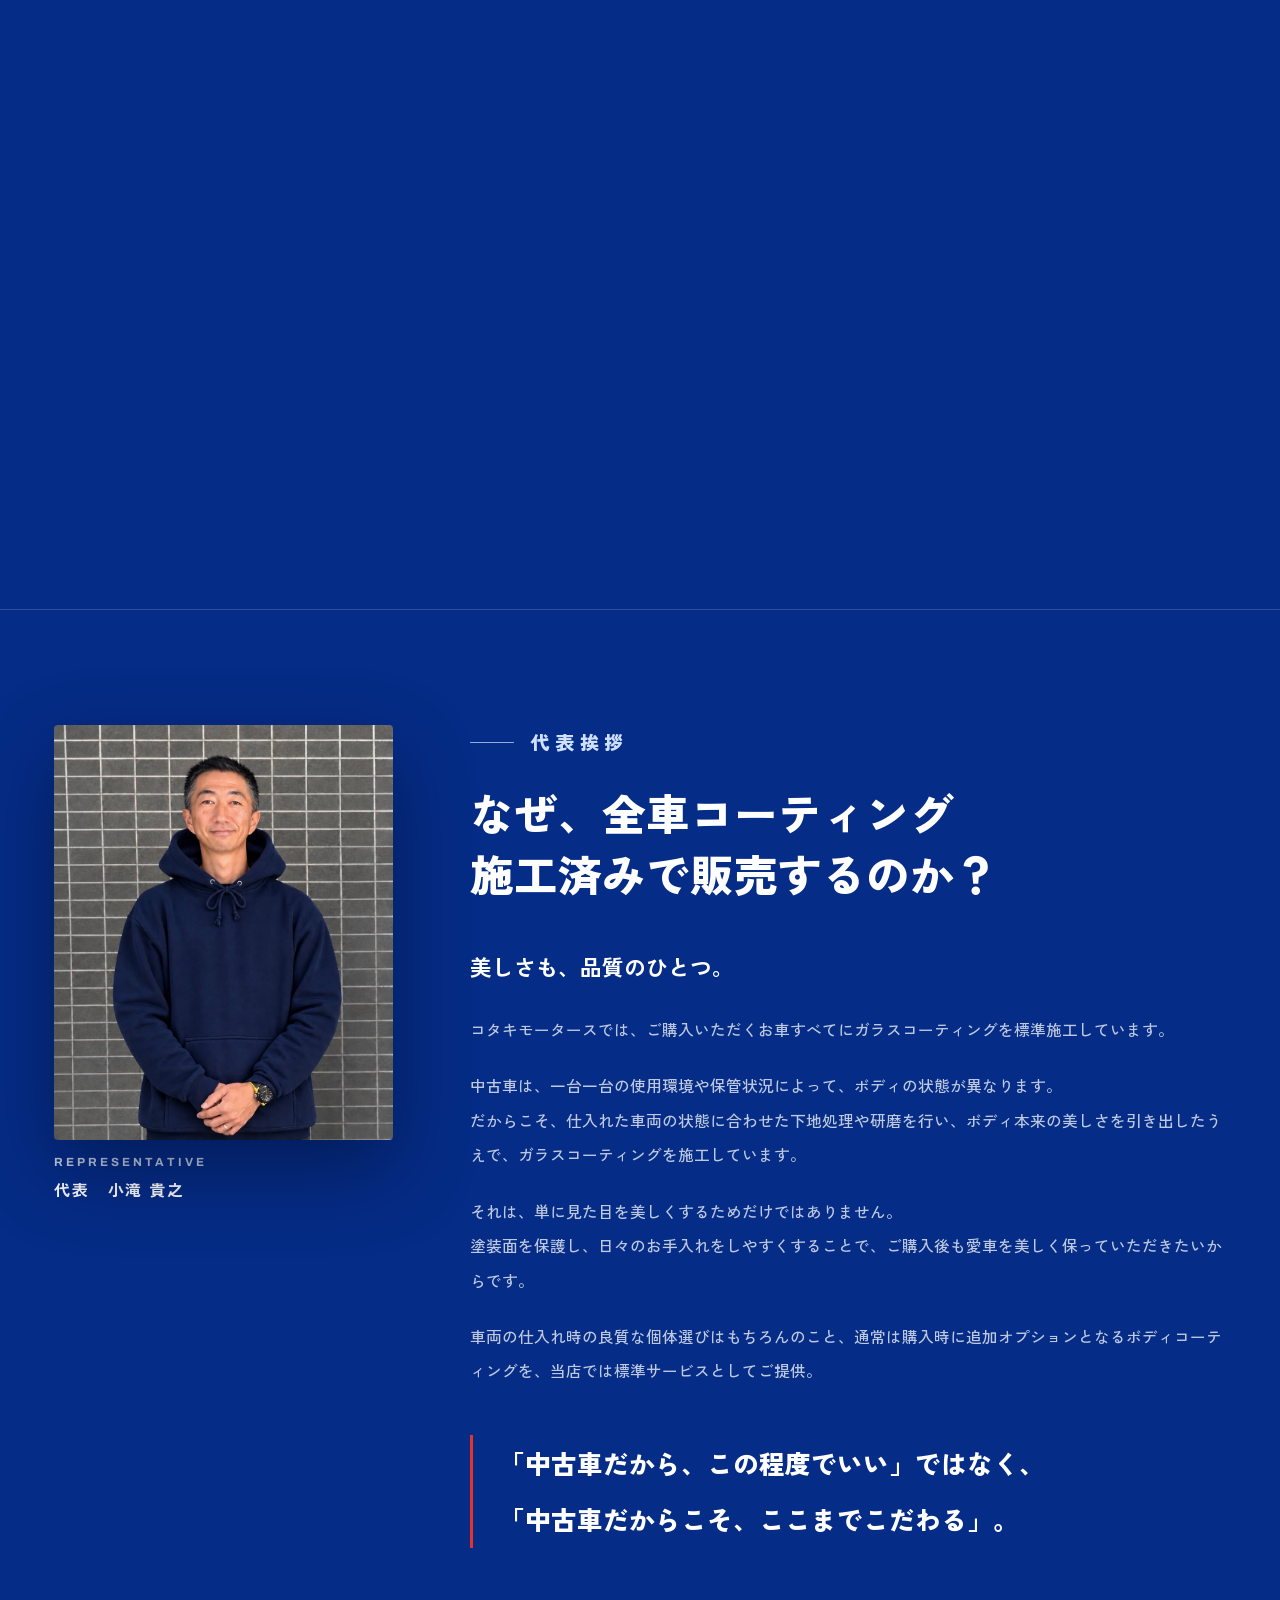
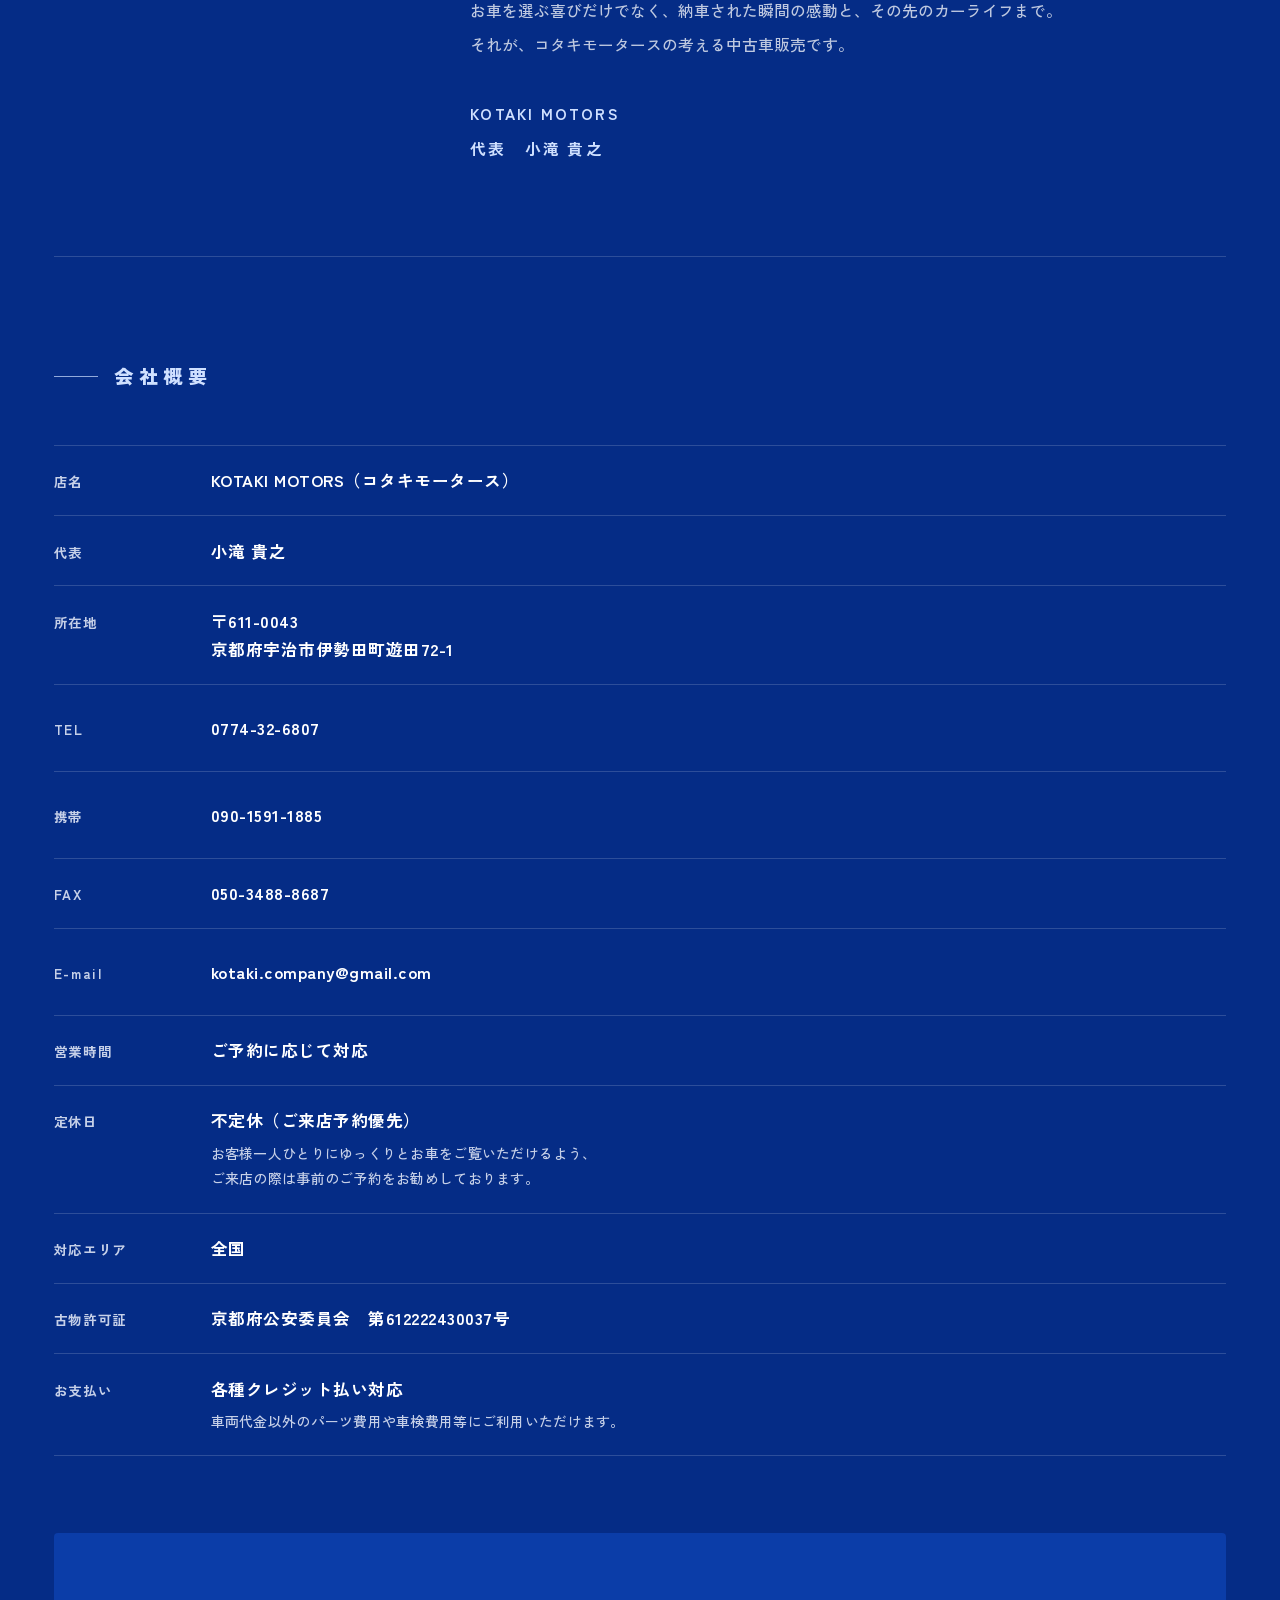
==== commit 3dc26b8c: "Company area: Japanese section titles (代表挨拶 / 会社概要), drop Message label Co-Authored-By: Claude Sonne" ====
--- a/index.html
+++ b/index.html
@@ -376,15 +376,14 @@
 <!-- ============ COMPANY / CONTACT ============ -->
 <section class="company" id="company">
   <div class="wrap">
-    <p class="label">Company</p>
         <div class="greet" id="greeting">
       <figure class="company__rep" data-fade>
           <img src="assets/img/daihyo.jpg" width="900" height="1100" alt="代表 小滝 貴之" loading="lazy">
           <figcaption><small>Representative</small>代表　小滝 貴之</figcaption>
         </figure>
       <div class="greet__text">
-        <p class="greet__label label">Message</p>
-        <h2 class="greet__q" data-lines>なぜ、全車コーティング<br>施工済みで販売するのか？</h2>
+        <h2 class="greet__title" id="greeting-title">代表挨拶</h2>
+        <p class="greet__q" data-fade>なぜ、全車コーティング<br>施工済みで販売するのか？</p>
         <div class="greet__body prose">
         <p class="prose__lead" data-fade>美しさも、品質のひとつ。</p>
         <p data-fade>コタキモータースでは、ご購入いただくお車すべてにガラスコーティングを標準施工しています。</p>
@@ -398,6 +397,7 @@
       </div>
     </div>
 
+    <h2 class="company__title" id="company-title">会社概要</h2>
     <div class="company__grid company__grid--solo">
       <dl class="info">
         <div><dt>店名</dt><dd>KOTAKI MOTORS（コタキモータース）</dd></div>
--- a/css/style.css
+++ b/css/style.css
@@ -826,3 +826,13 @@
   .coated__title{font-size:clamp(2rem,11vw,3.4rem)}
   .coated__title .b{padding-right:calc(var(--gutter) + 10px)}
 }
+
+/* section titles for the company area (Japanese, no English label) */
+.greet__title,.company__title{font-weight:900;font-size:clamp(1.05rem,1.5vw,1.3rem);letter-spacing:.3em;color:var(--hi);display:flex;align-items:center;gap:16px}
+.greet__title::before,.company__title::before{content:"";width:44px;height:1px;background:currentColor;opacity:.7}
+.greet__title{margin:0 0 clamp(14px,1.8vw,24px)}
+.company__title{margin:0 0 clamp(18px,2.4vw,32px)}
+.greet__q{margin:0;font-weight:900;font-size:clamp(1.7rem,3.4vw,3.4rem);line-height:1.4;text-wrap:balance}
+.company{padding-top:clamp(70px,9vw,150px)}
+.company .wrap>.label{display:none}
+@media (max-width:860px){.greet__title,.company__title{letter-spacing:.24em}}
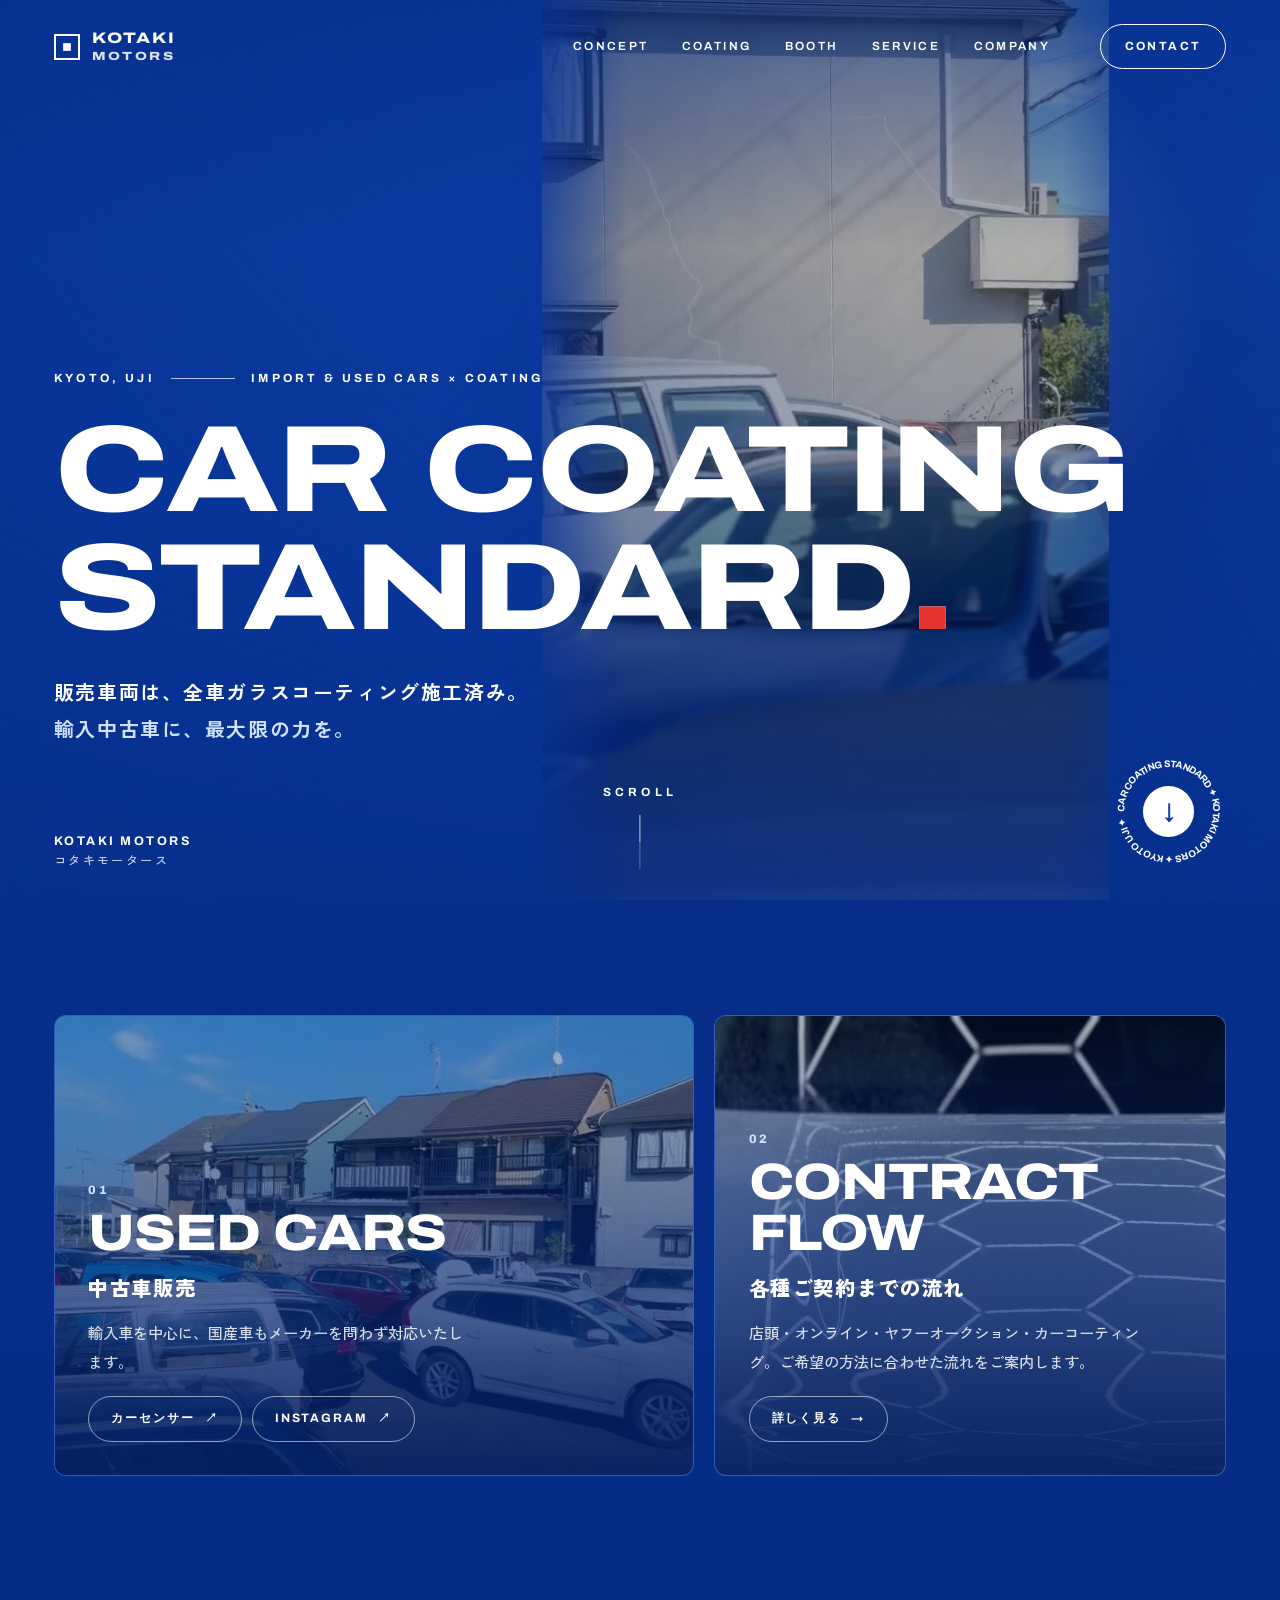
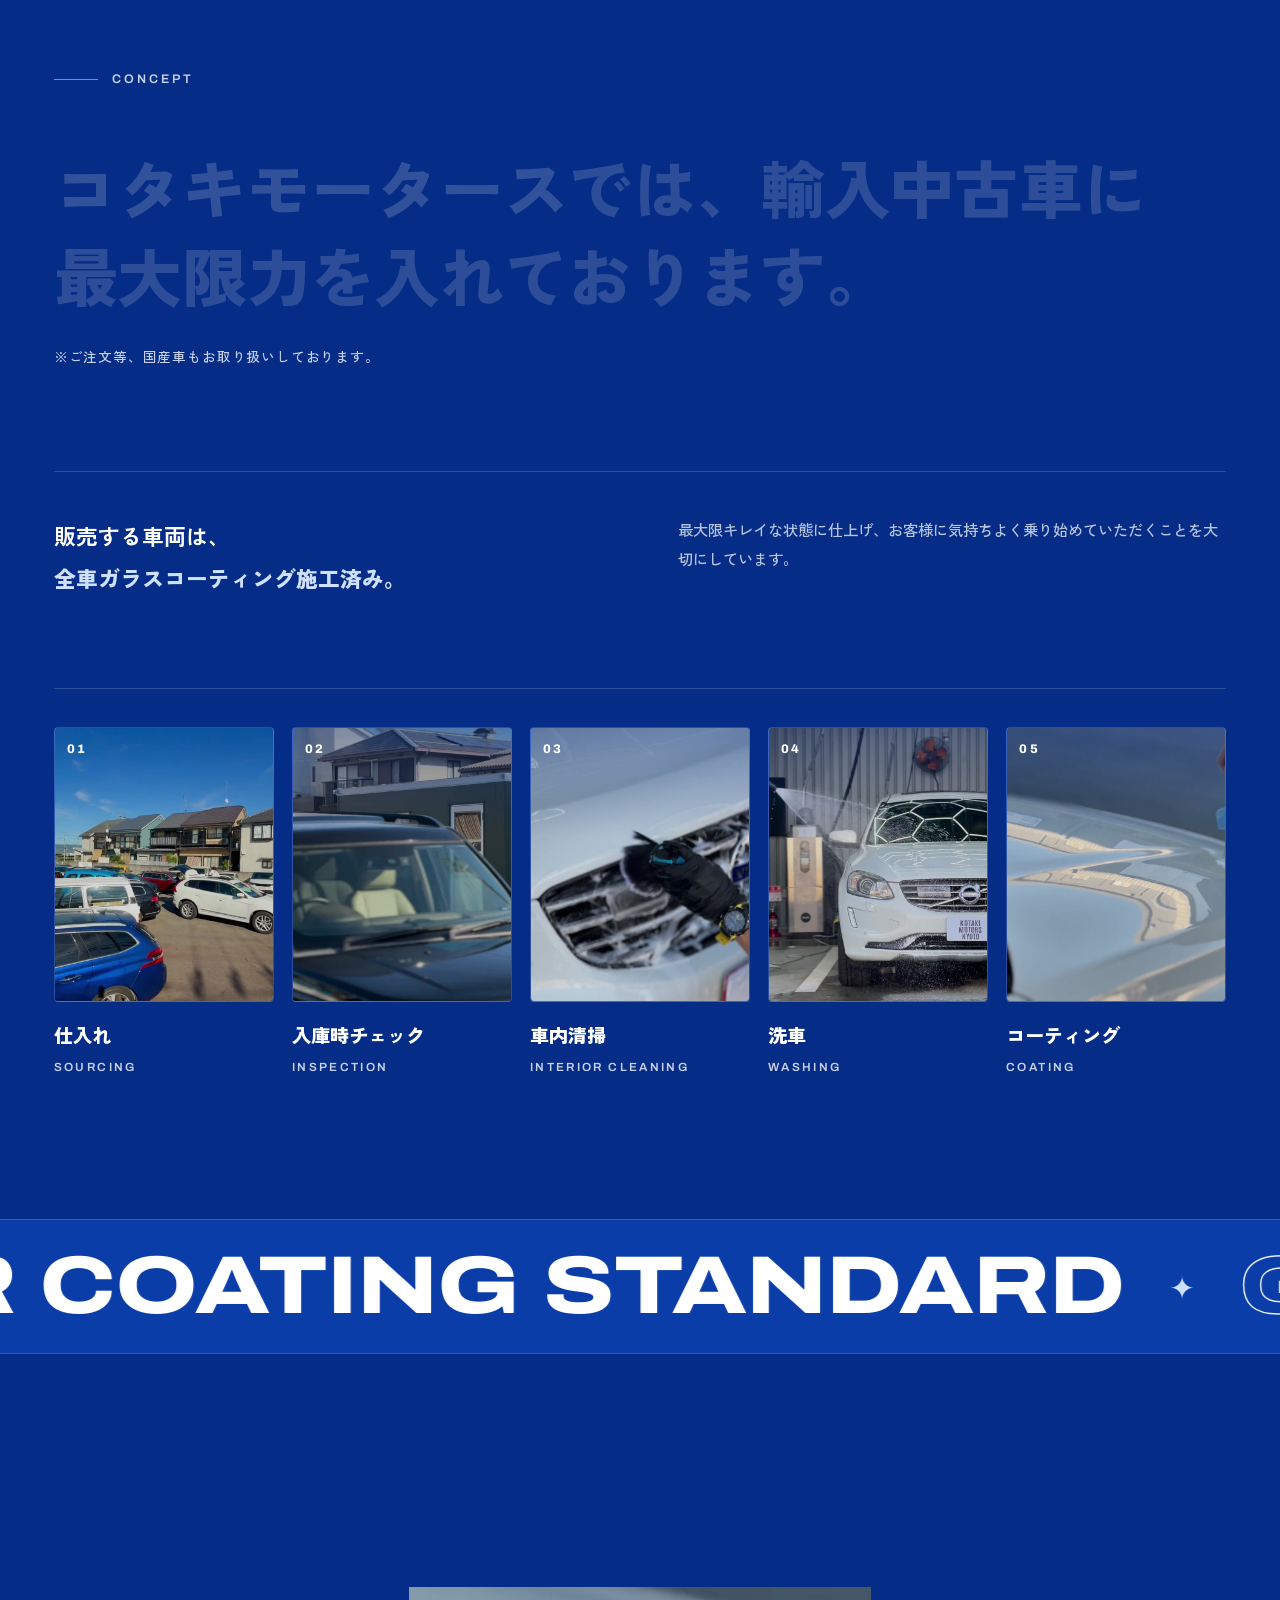
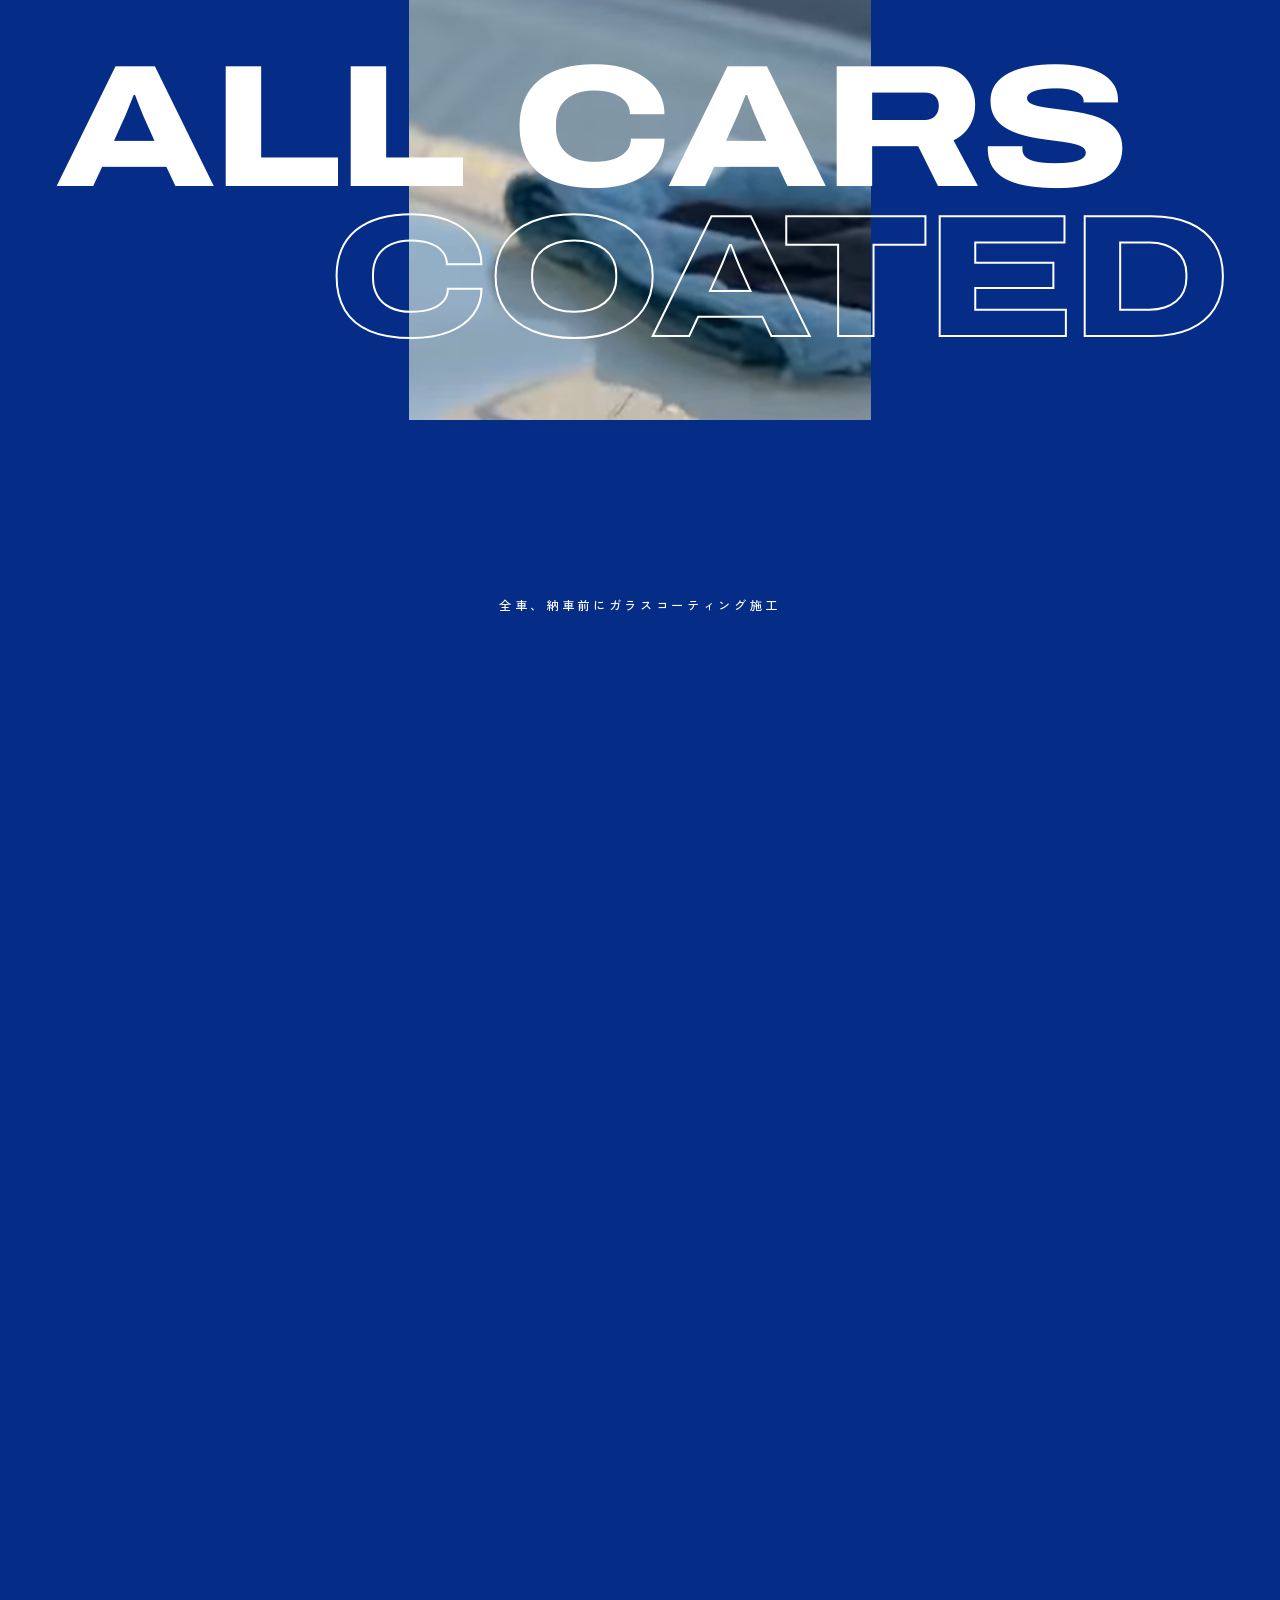
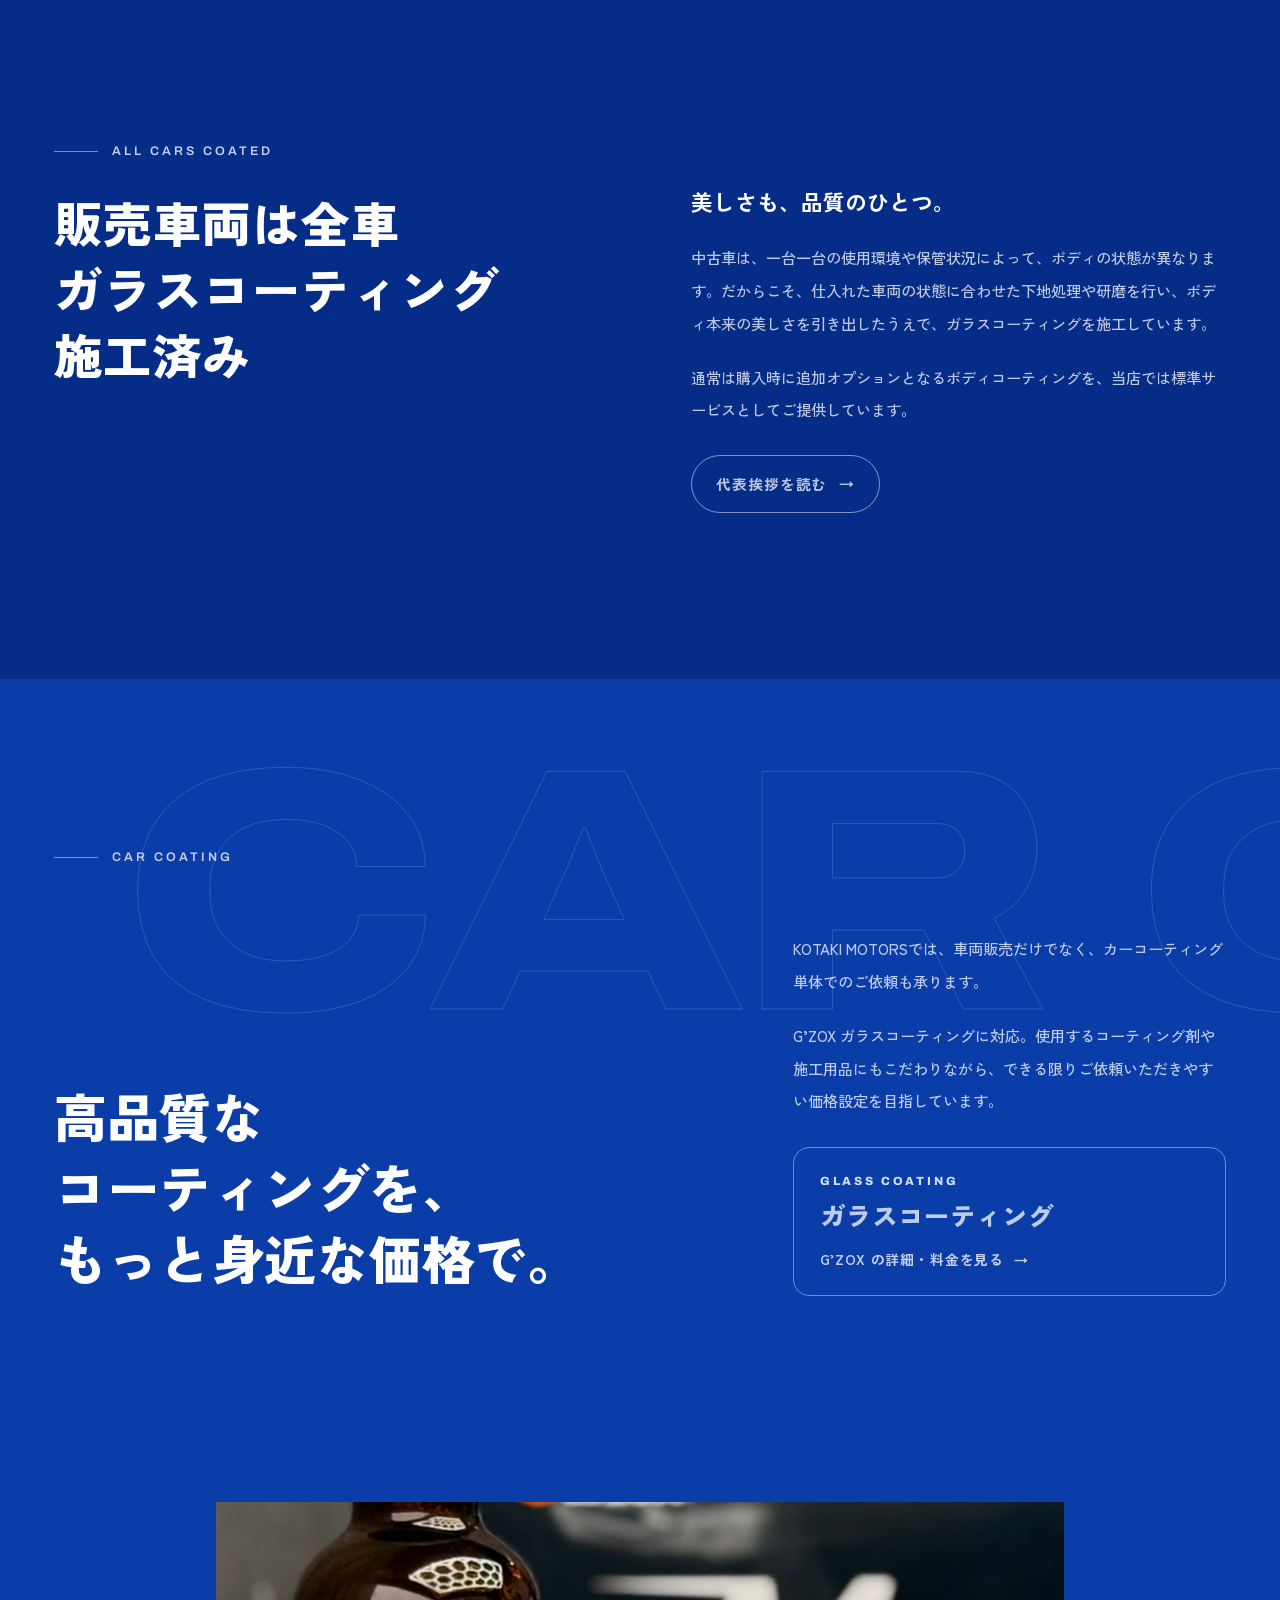
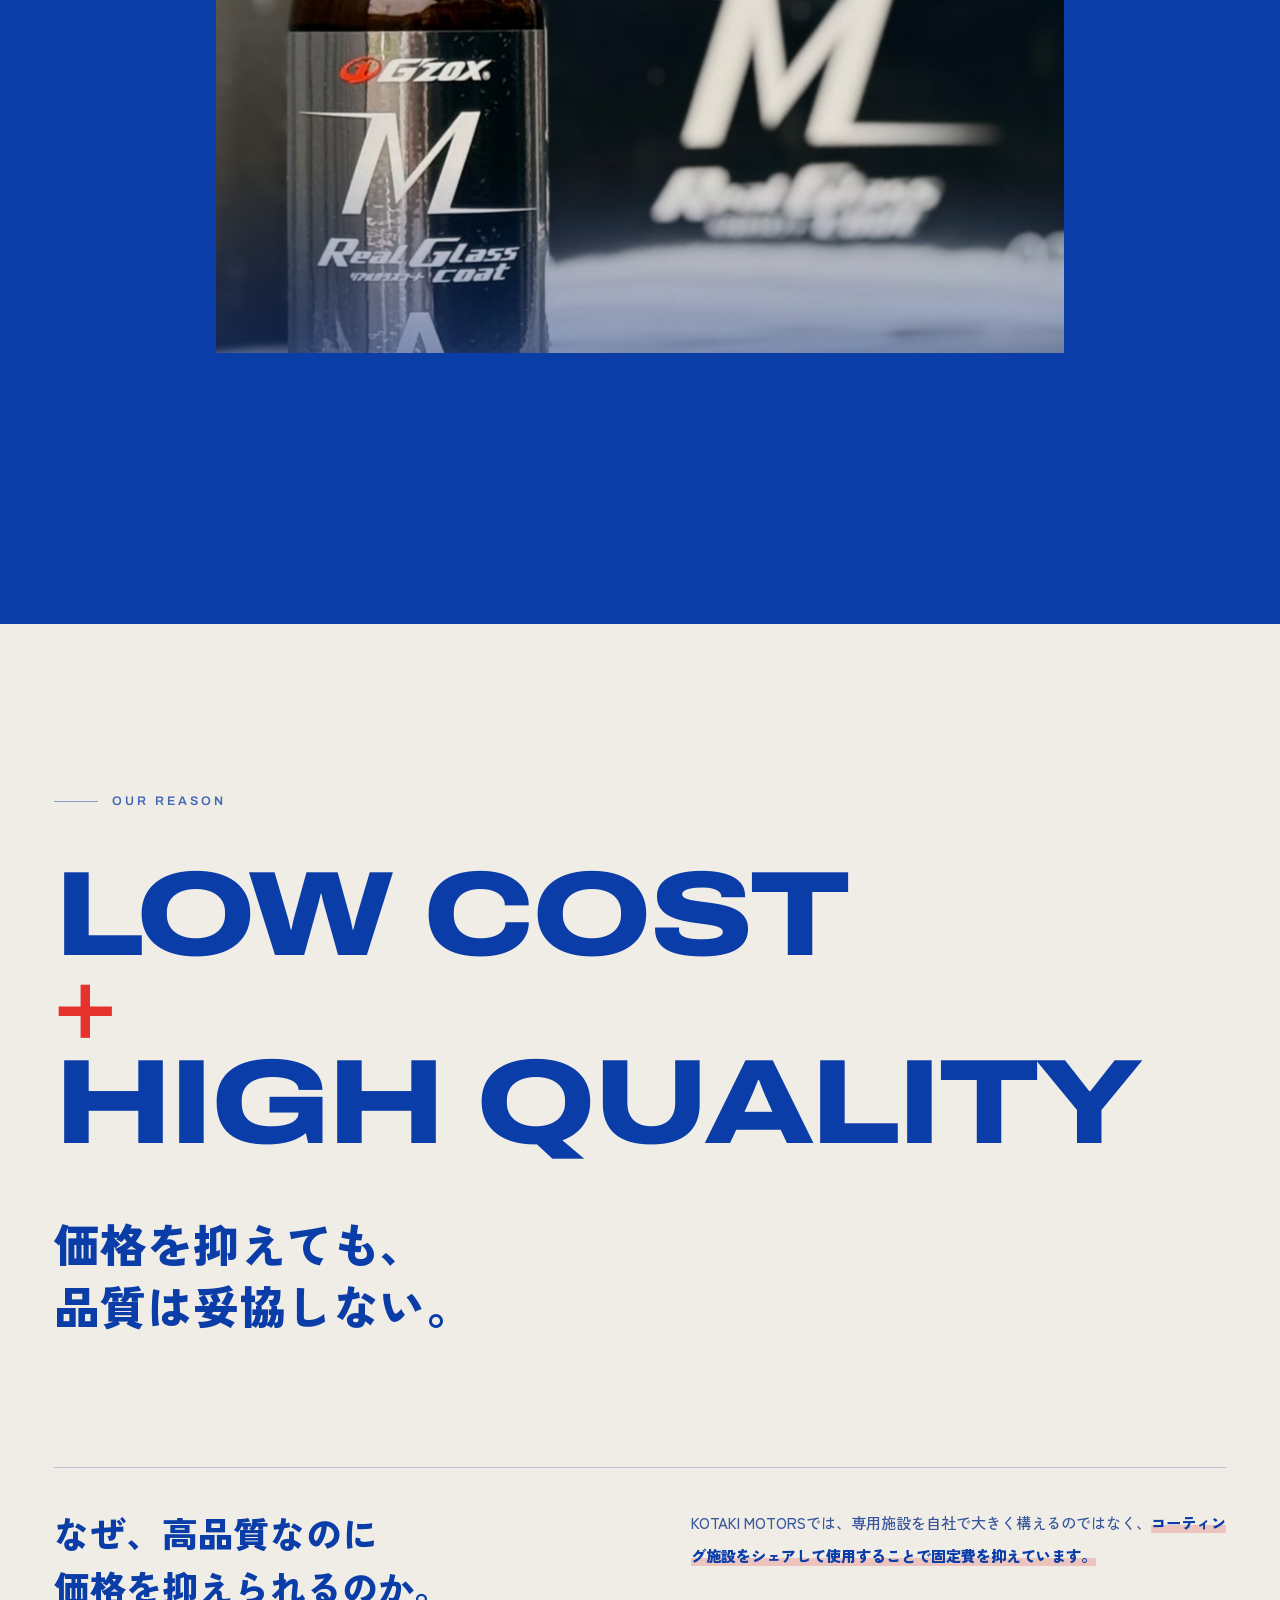
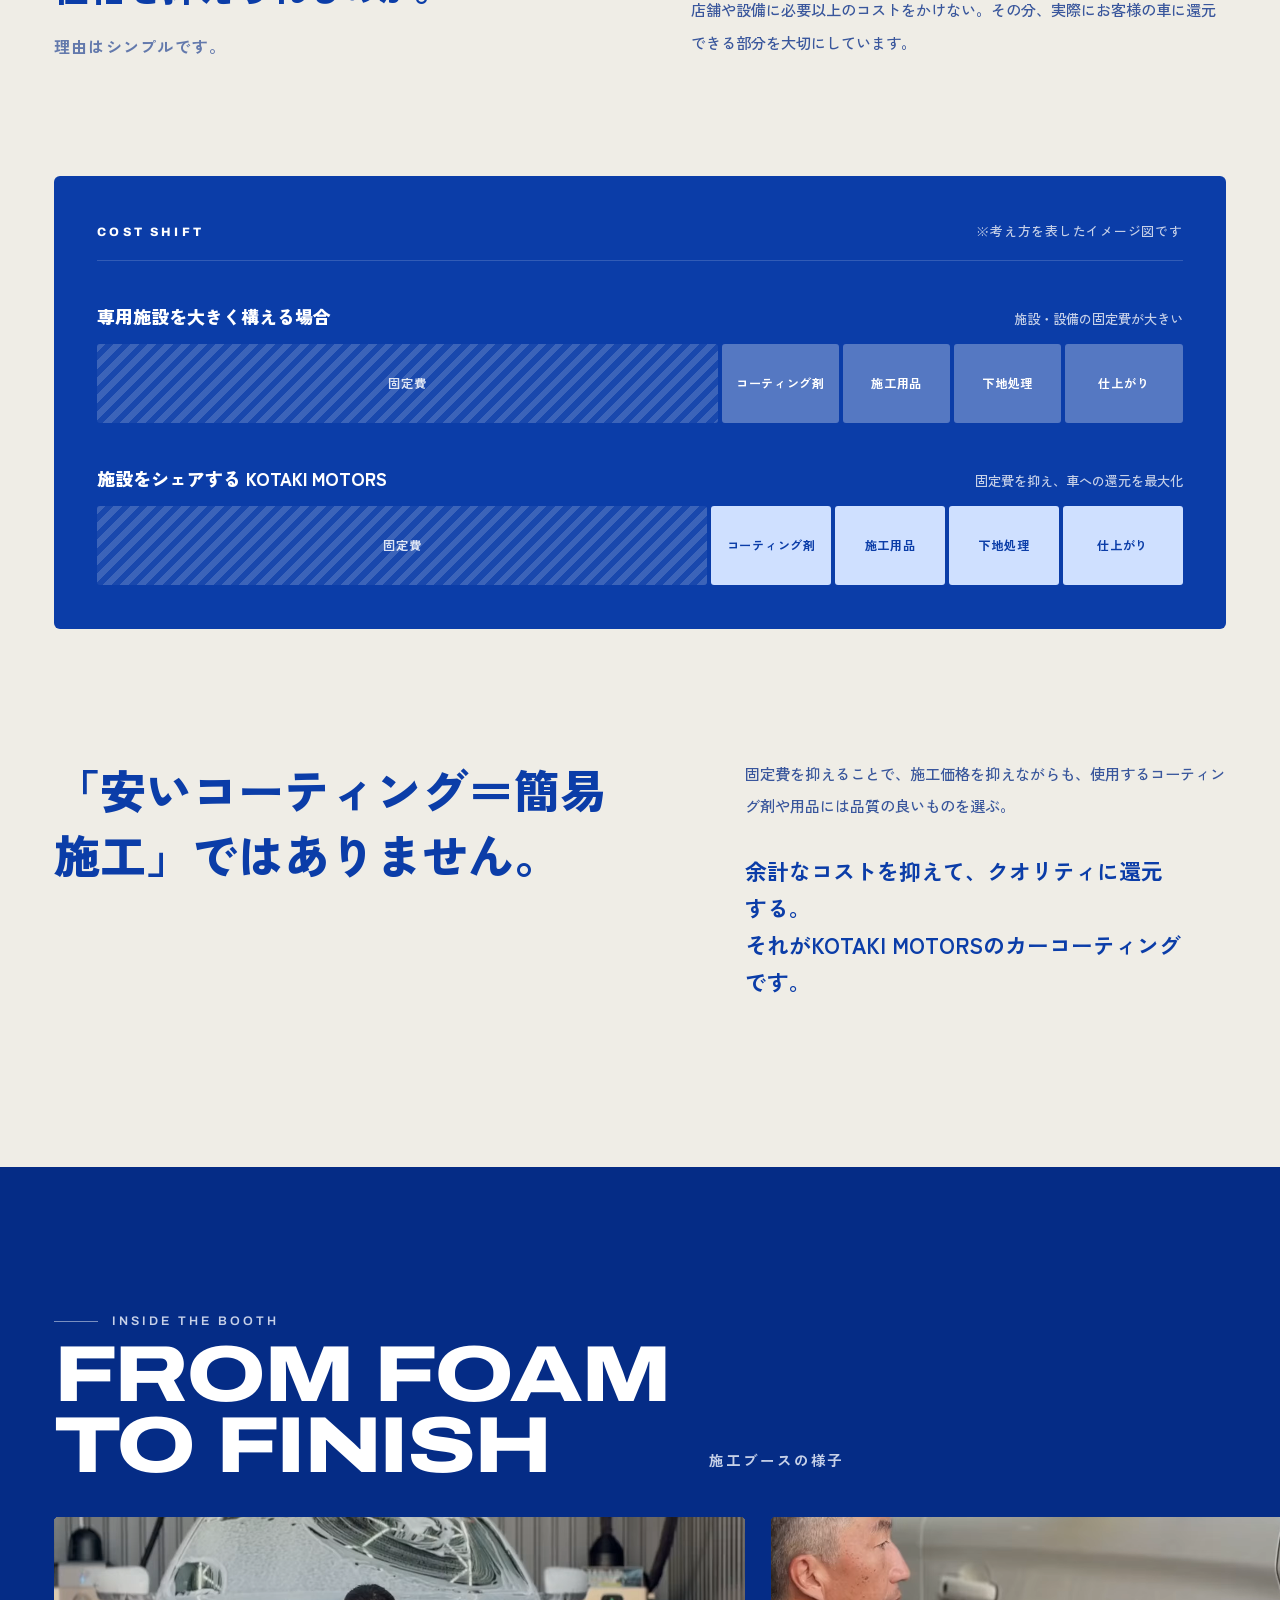
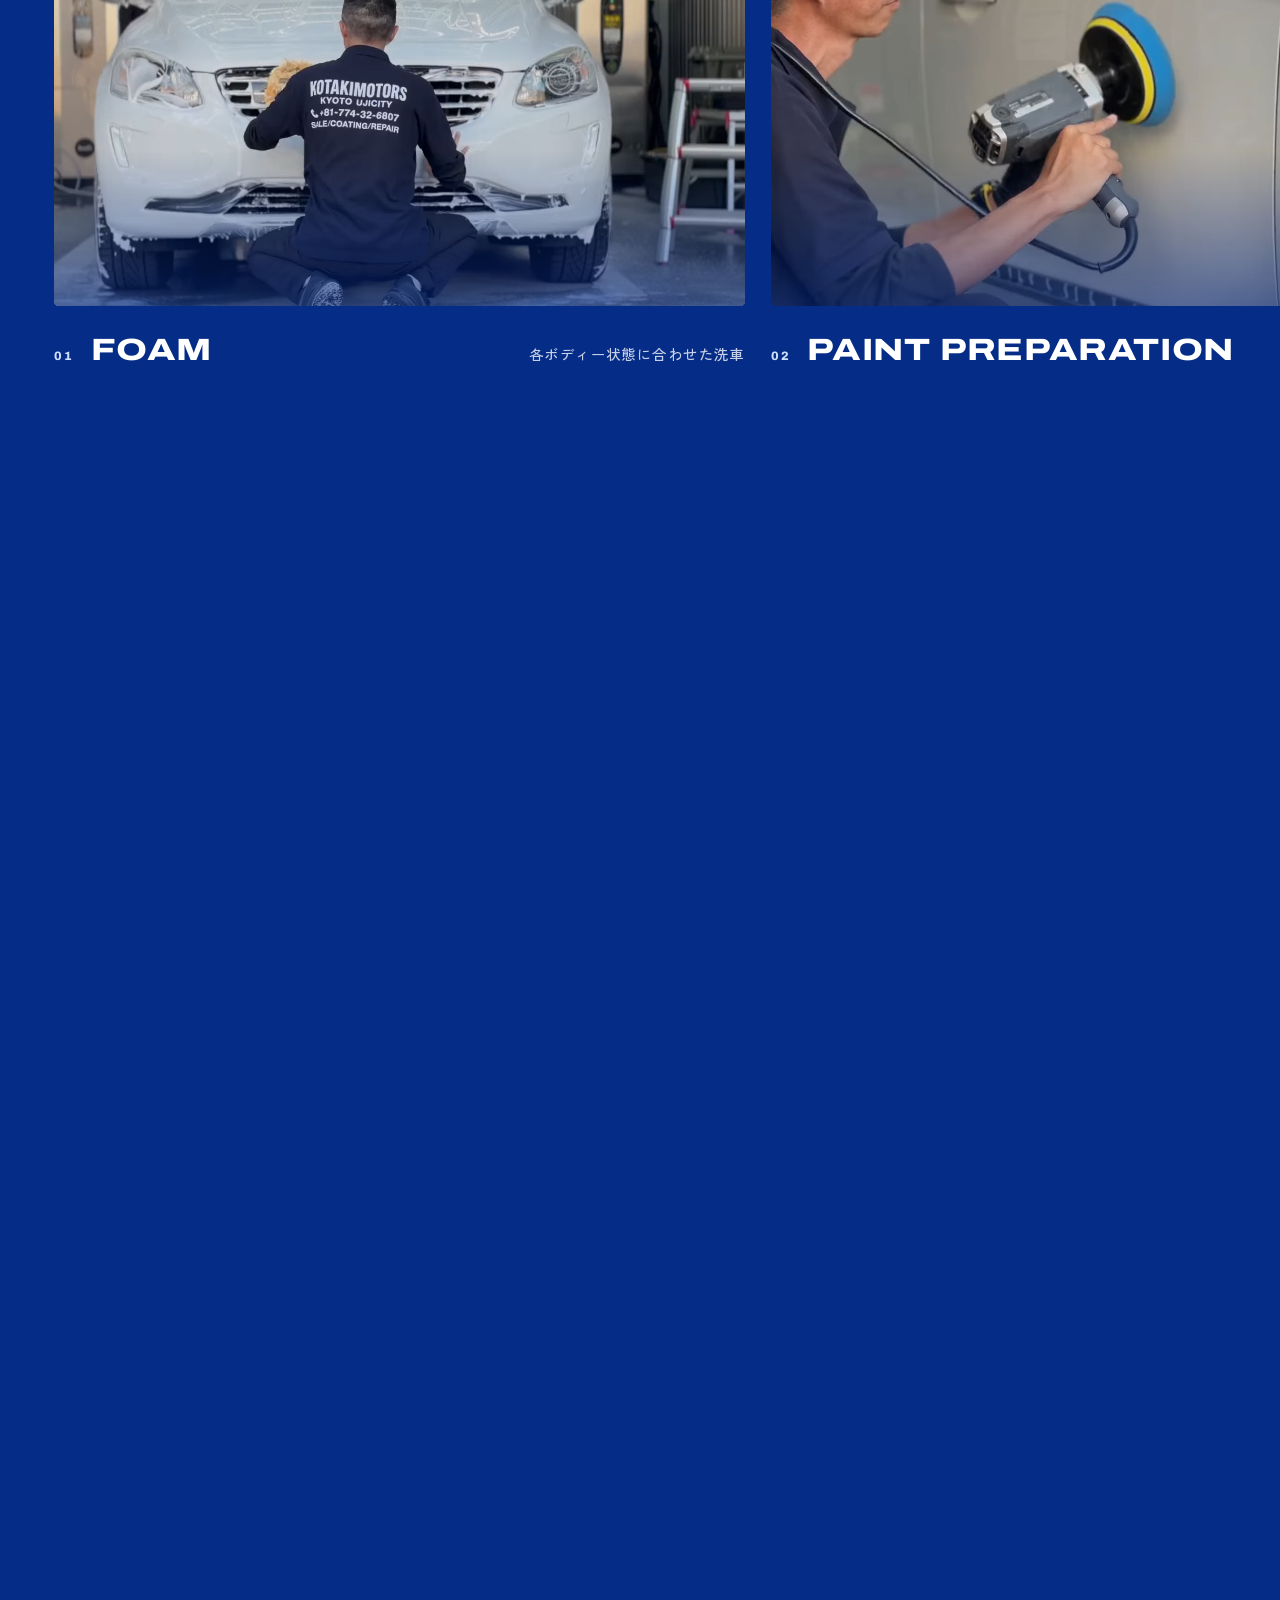
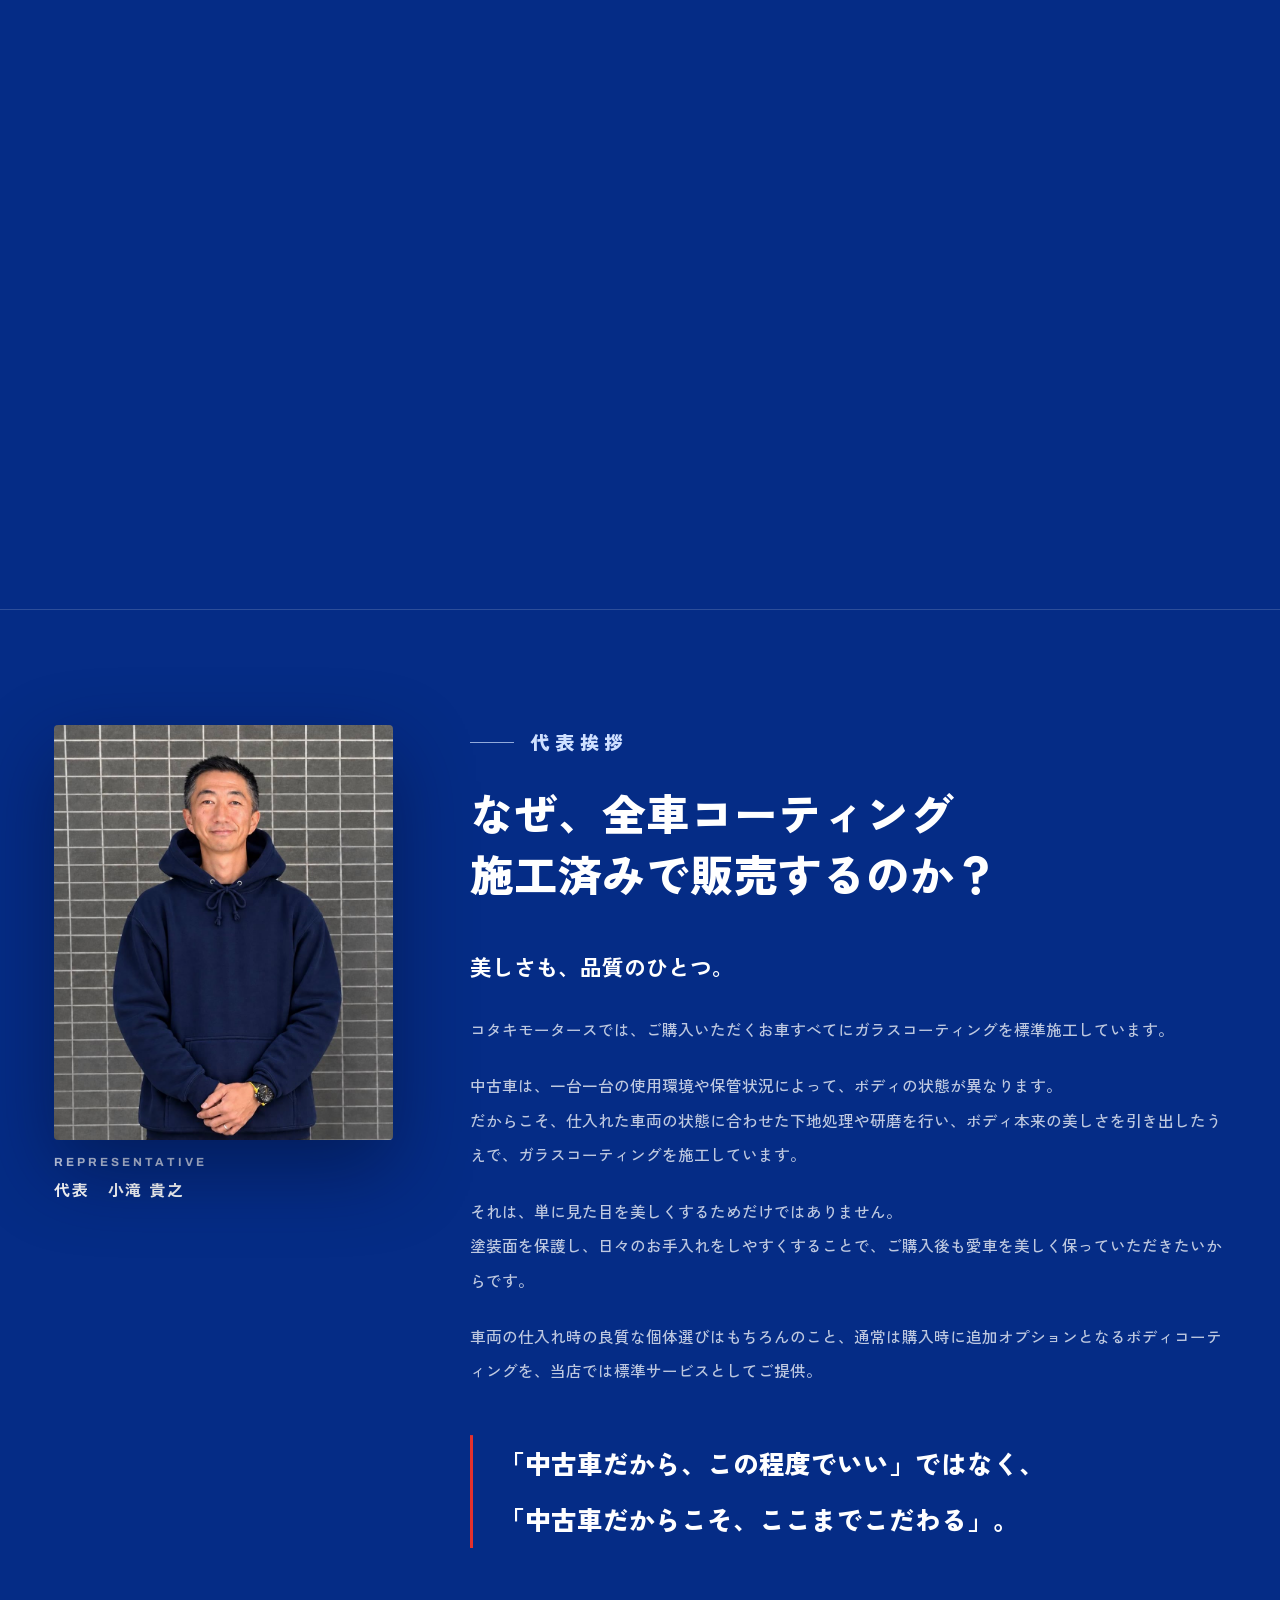
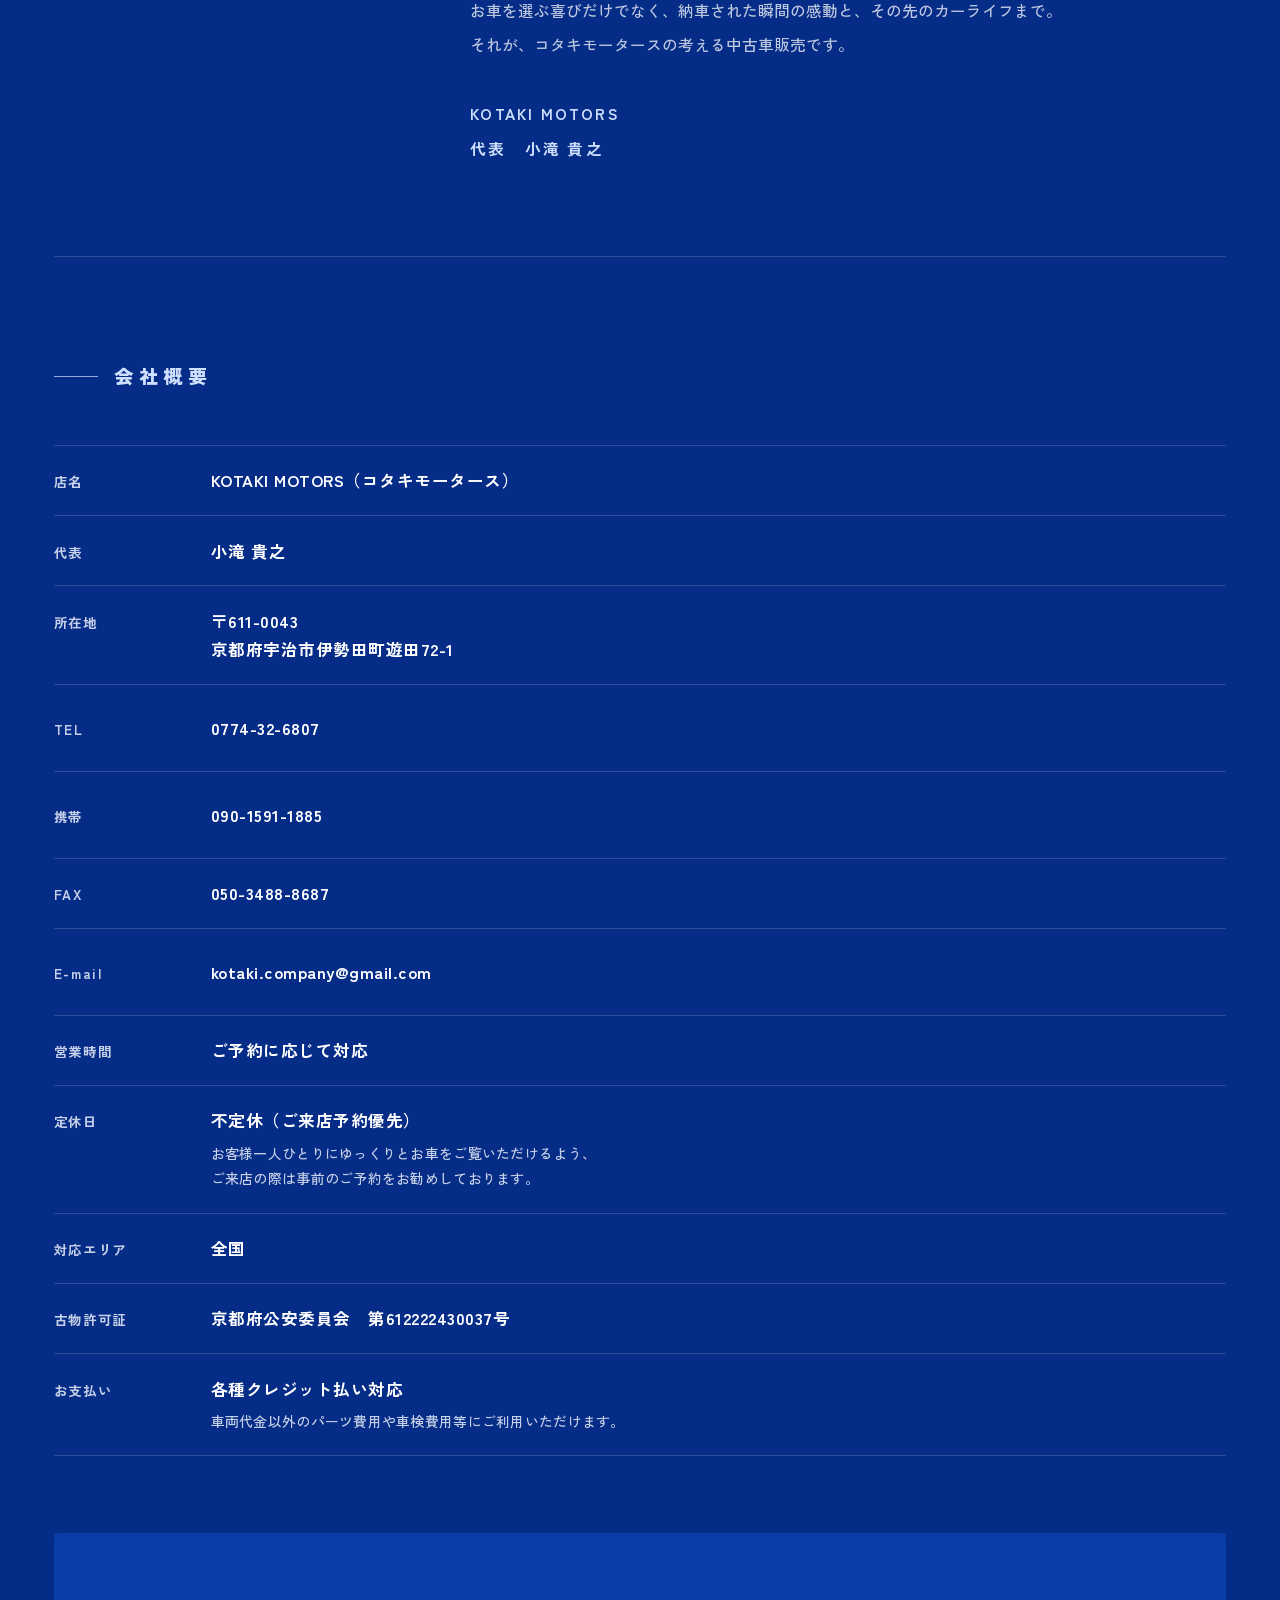
==== commit 151ad47c: "Rename 'read the message' button to 代表挨拶を読む Co-Authored-By: Claude Sonnet 5.5 <noreply@anthropic.com" ====
--- a/index.html
+++ b/index.html
@@ -242,7 +242,7 @@
       <p class="prose__lead" data-fade>美しさも、品質のひとつ。</p>
       <p data-fade>中古車は、一台一台の使用環境や保管状況によって、ボディの状態が異なります。だからこそ、仕入れた車両の状態に合わせた下地処理や研磨を行い、ボディ本来の美しさを引き出したうえで、ガラスコーティングを施工しています。</p>
       <p data-fade>通常は購入時に追加オプションとなるボディコーティングを、当店では標準サービスとしてご提供しています。</p>
-      <a class="why__link" href="#greeting" data-cursor="hover" data-fade>代表メッセージを読む <i>→</i></a>
+      <a class="why__link" href="#greeting" data-cursor="hover" data-fade>代表挨拶を読む <i>→</i></a>
     </div>
   </div>
 </section>
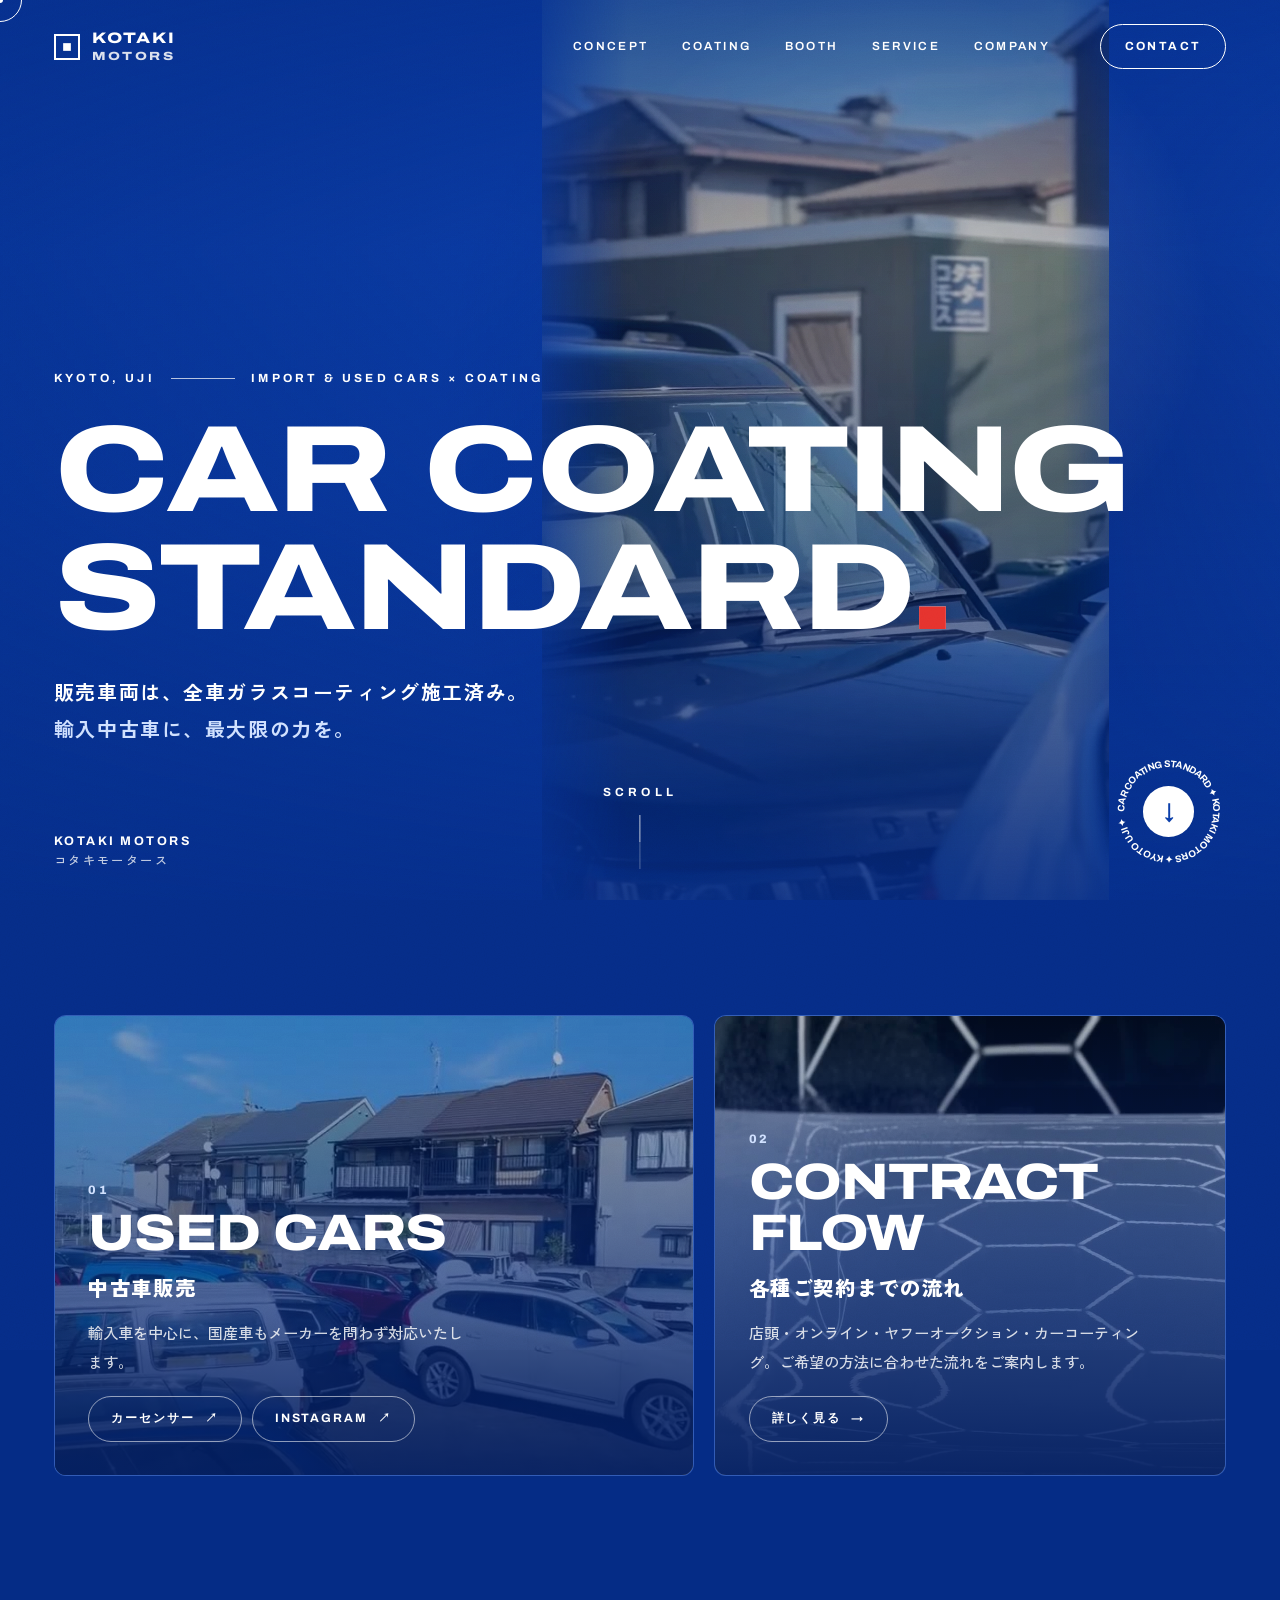
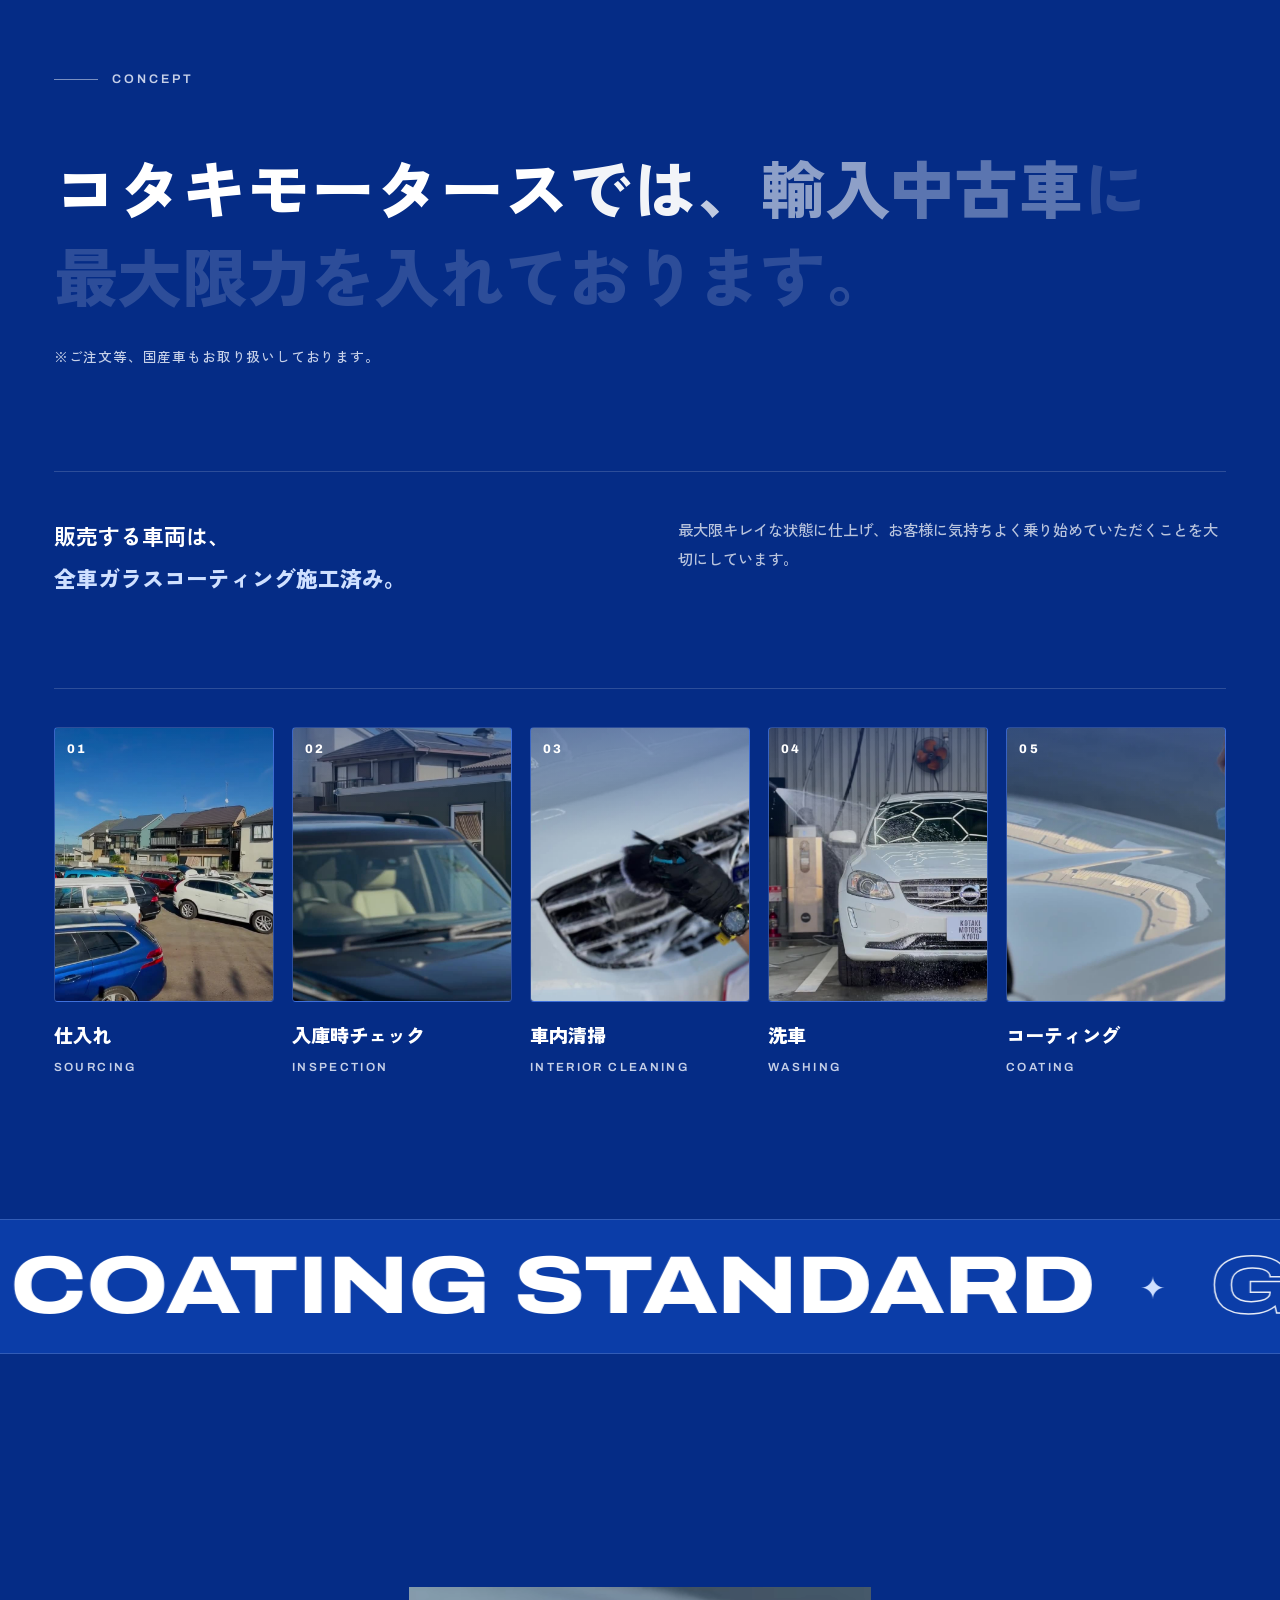
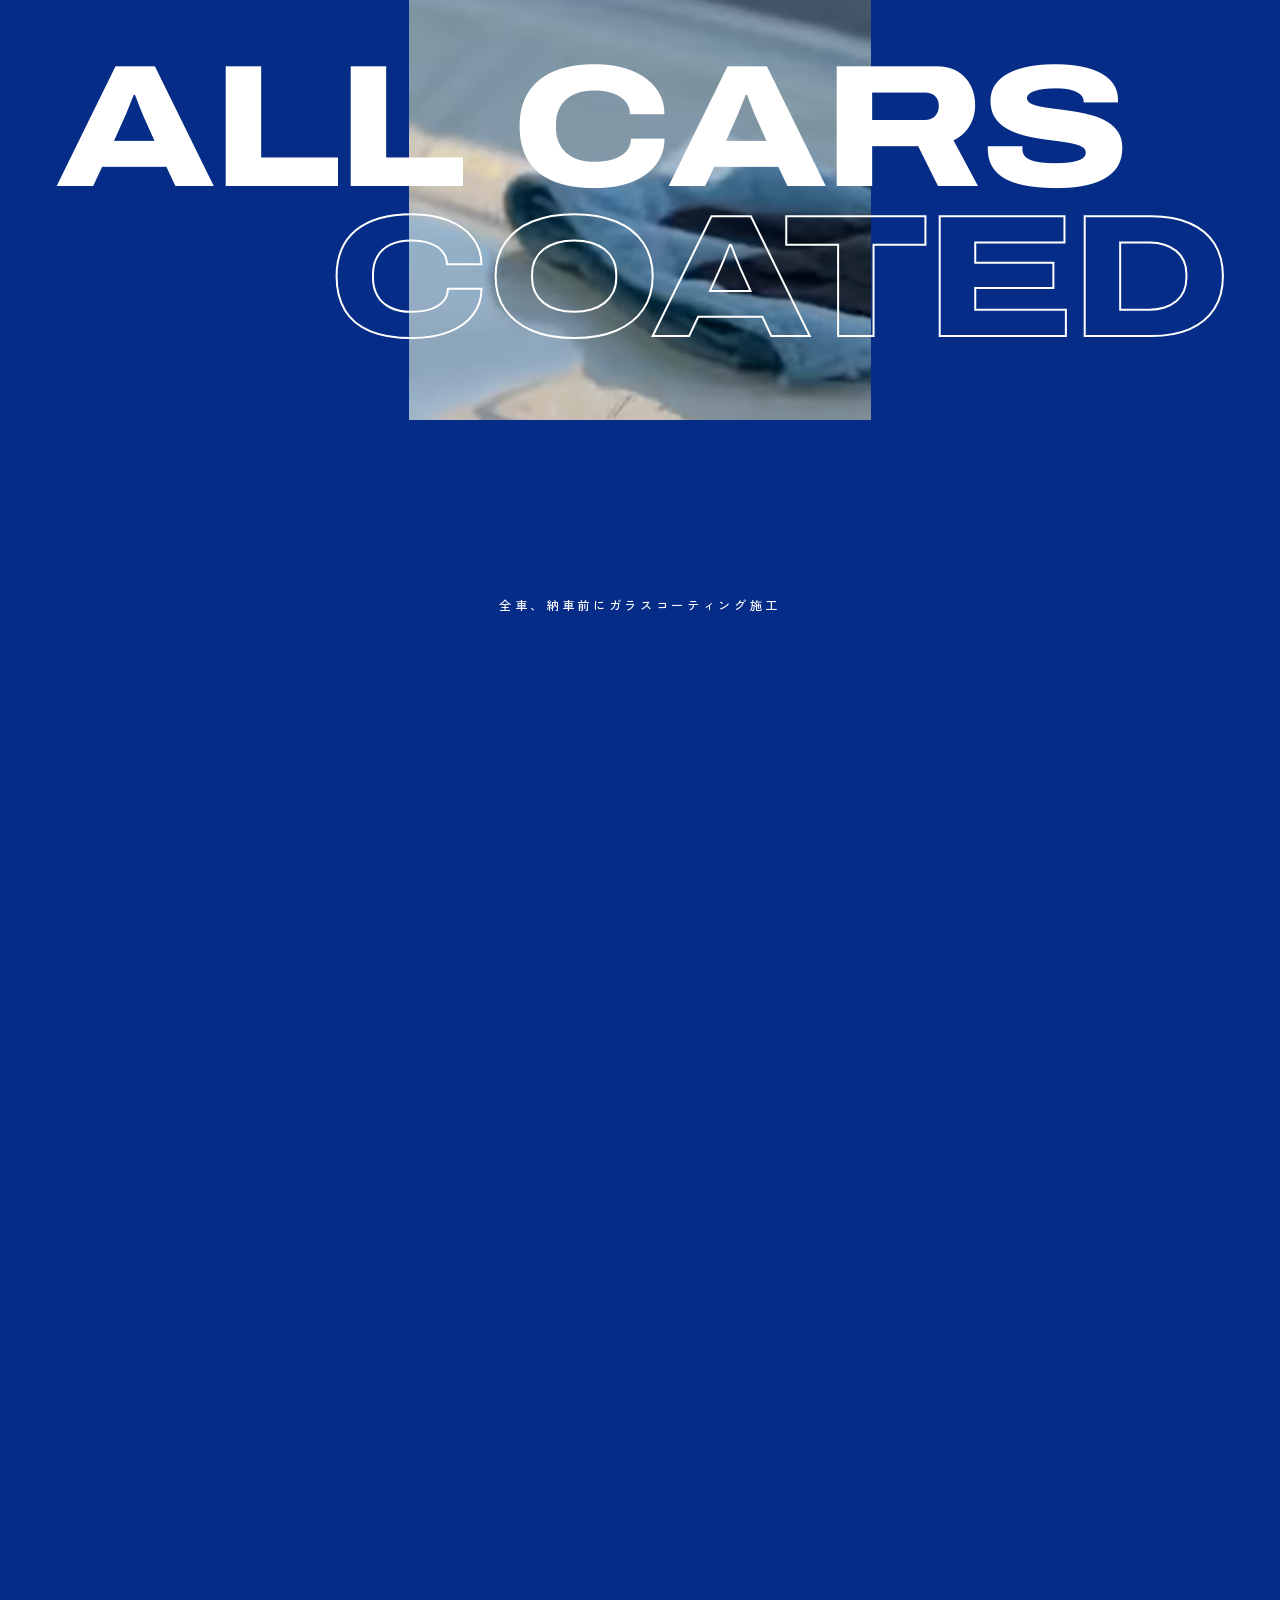
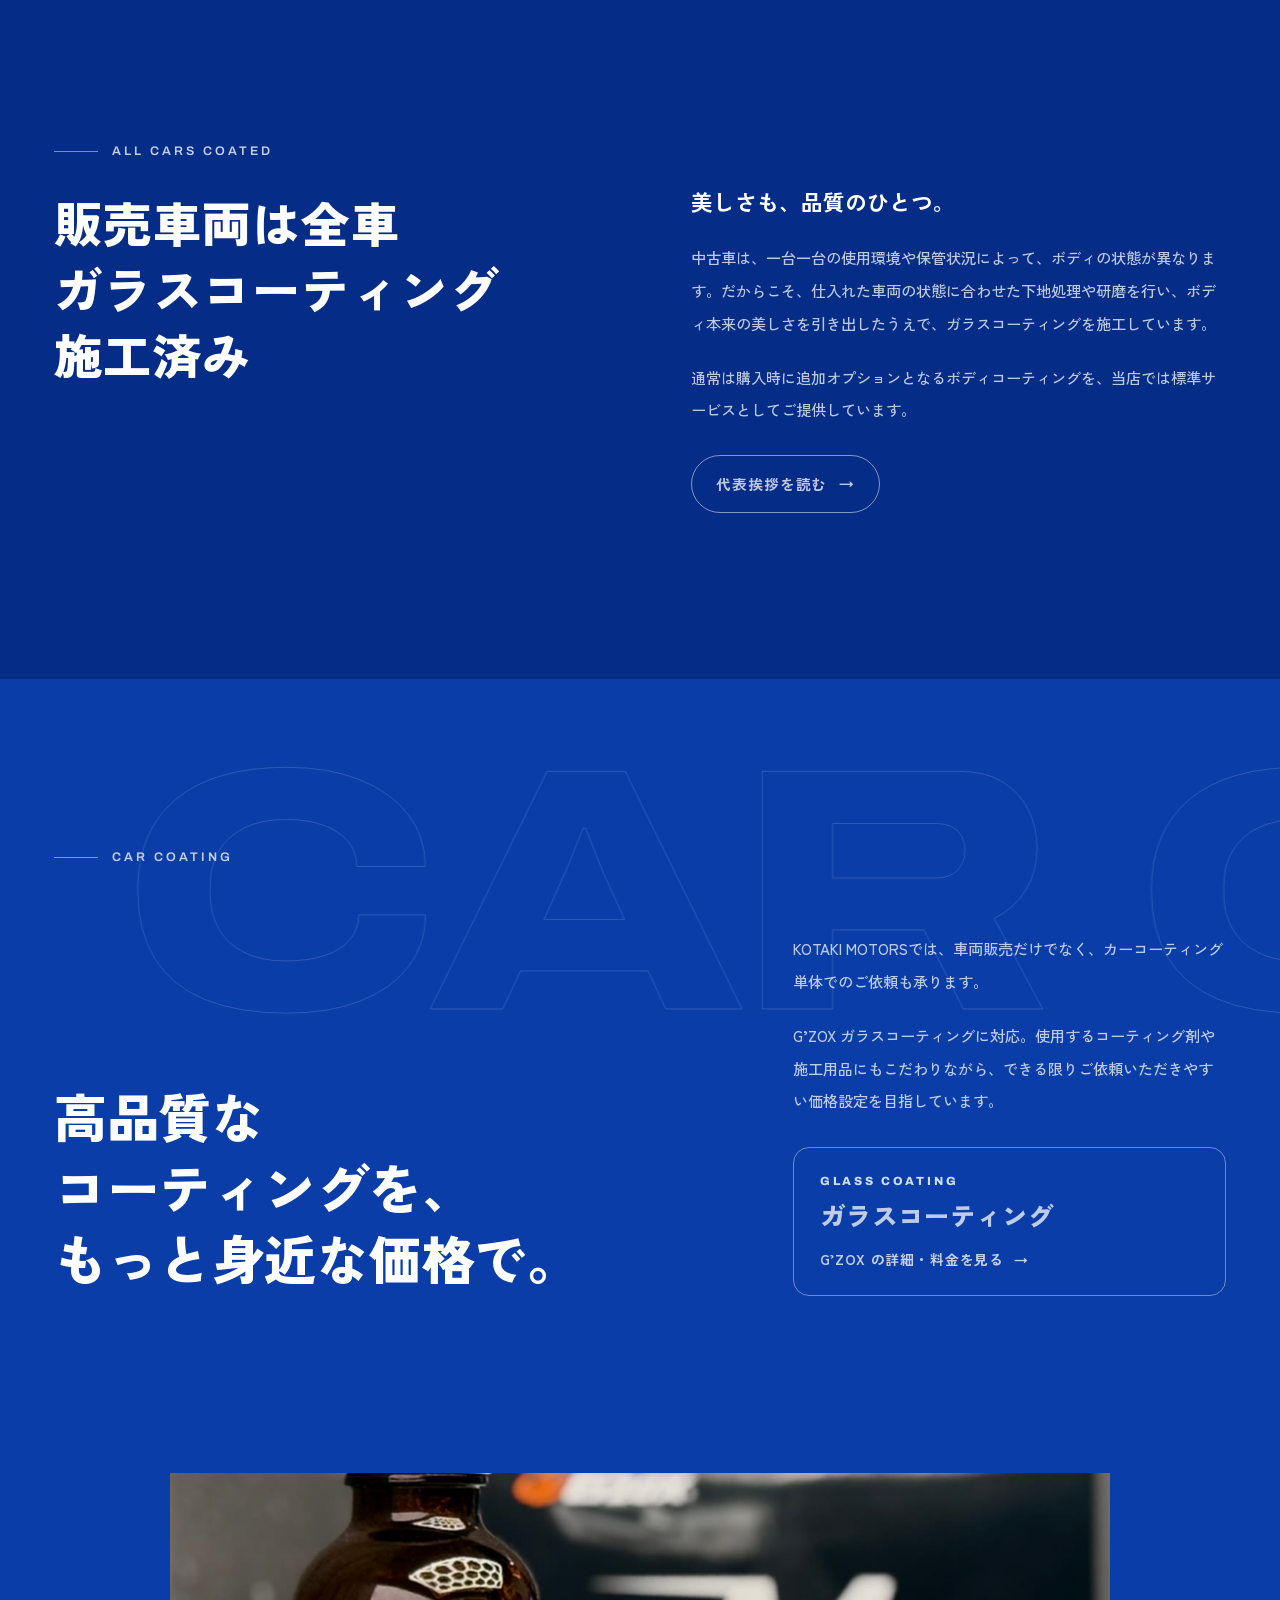
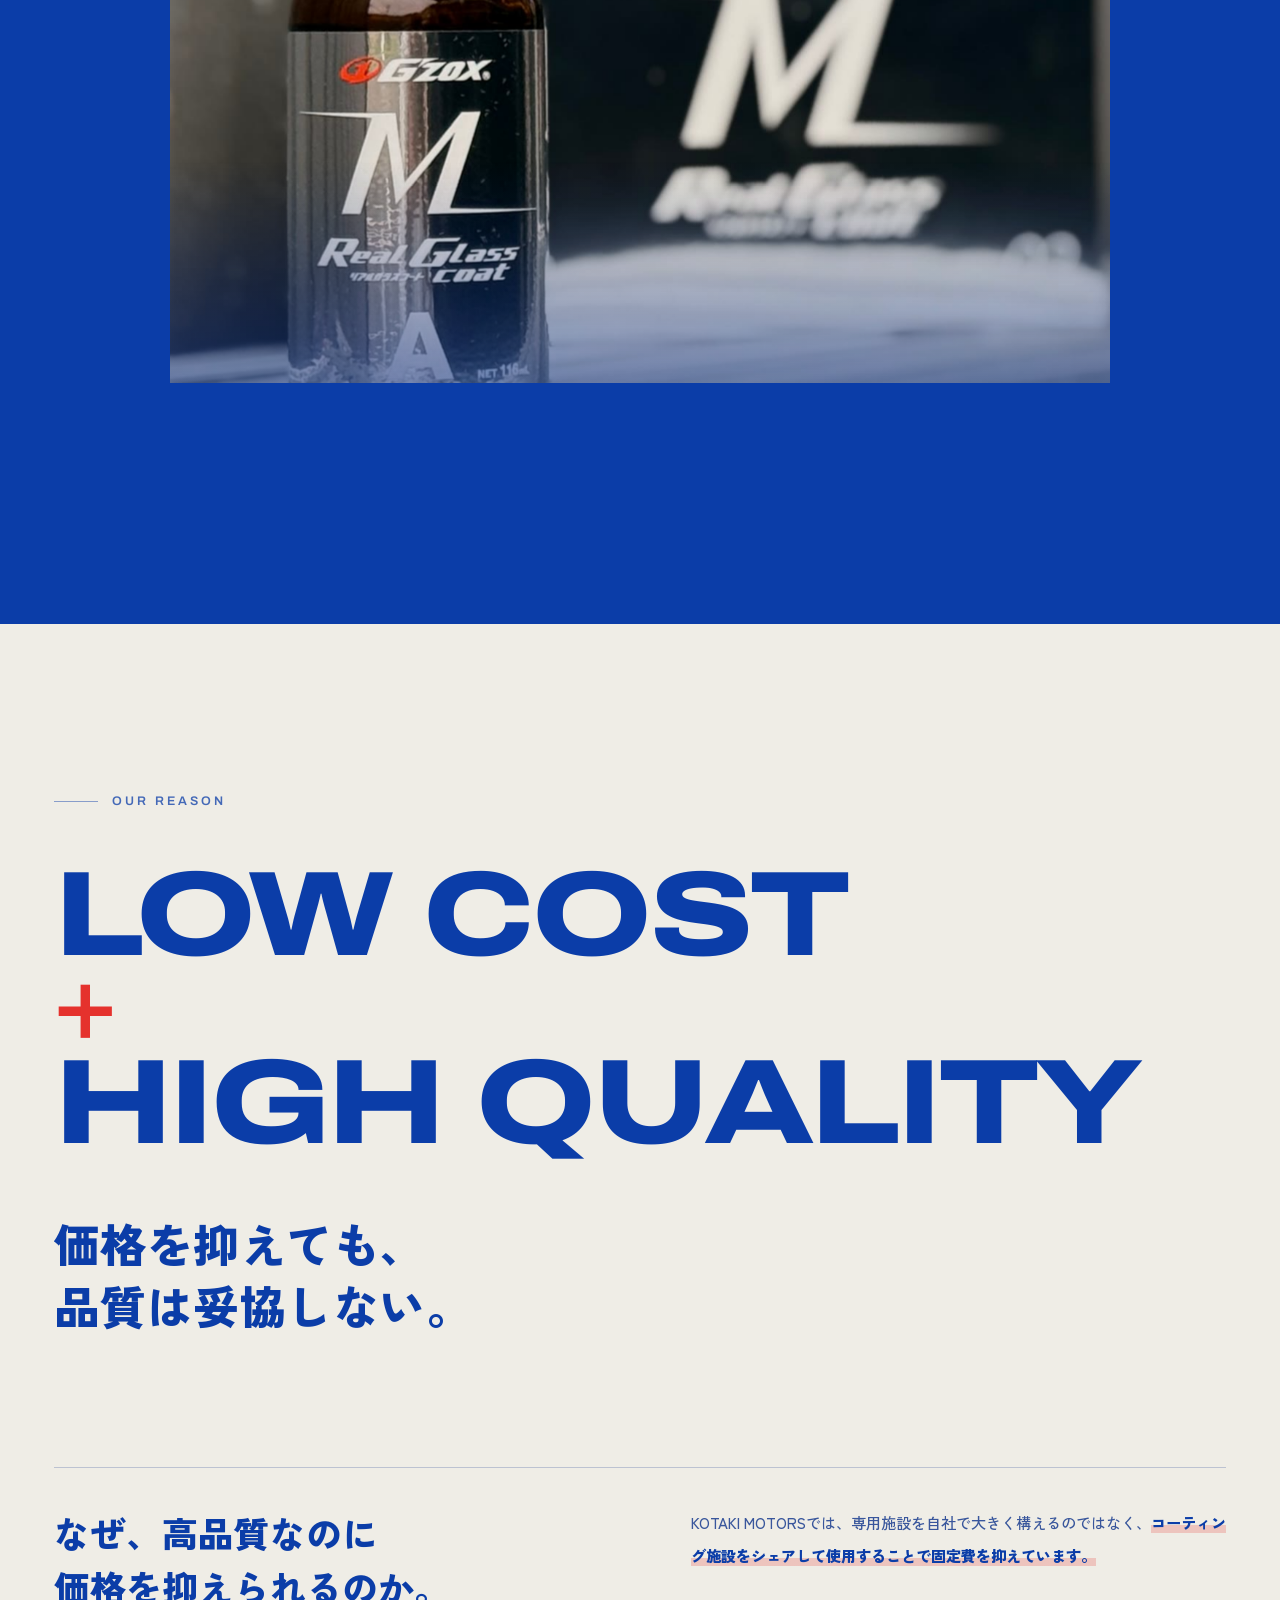
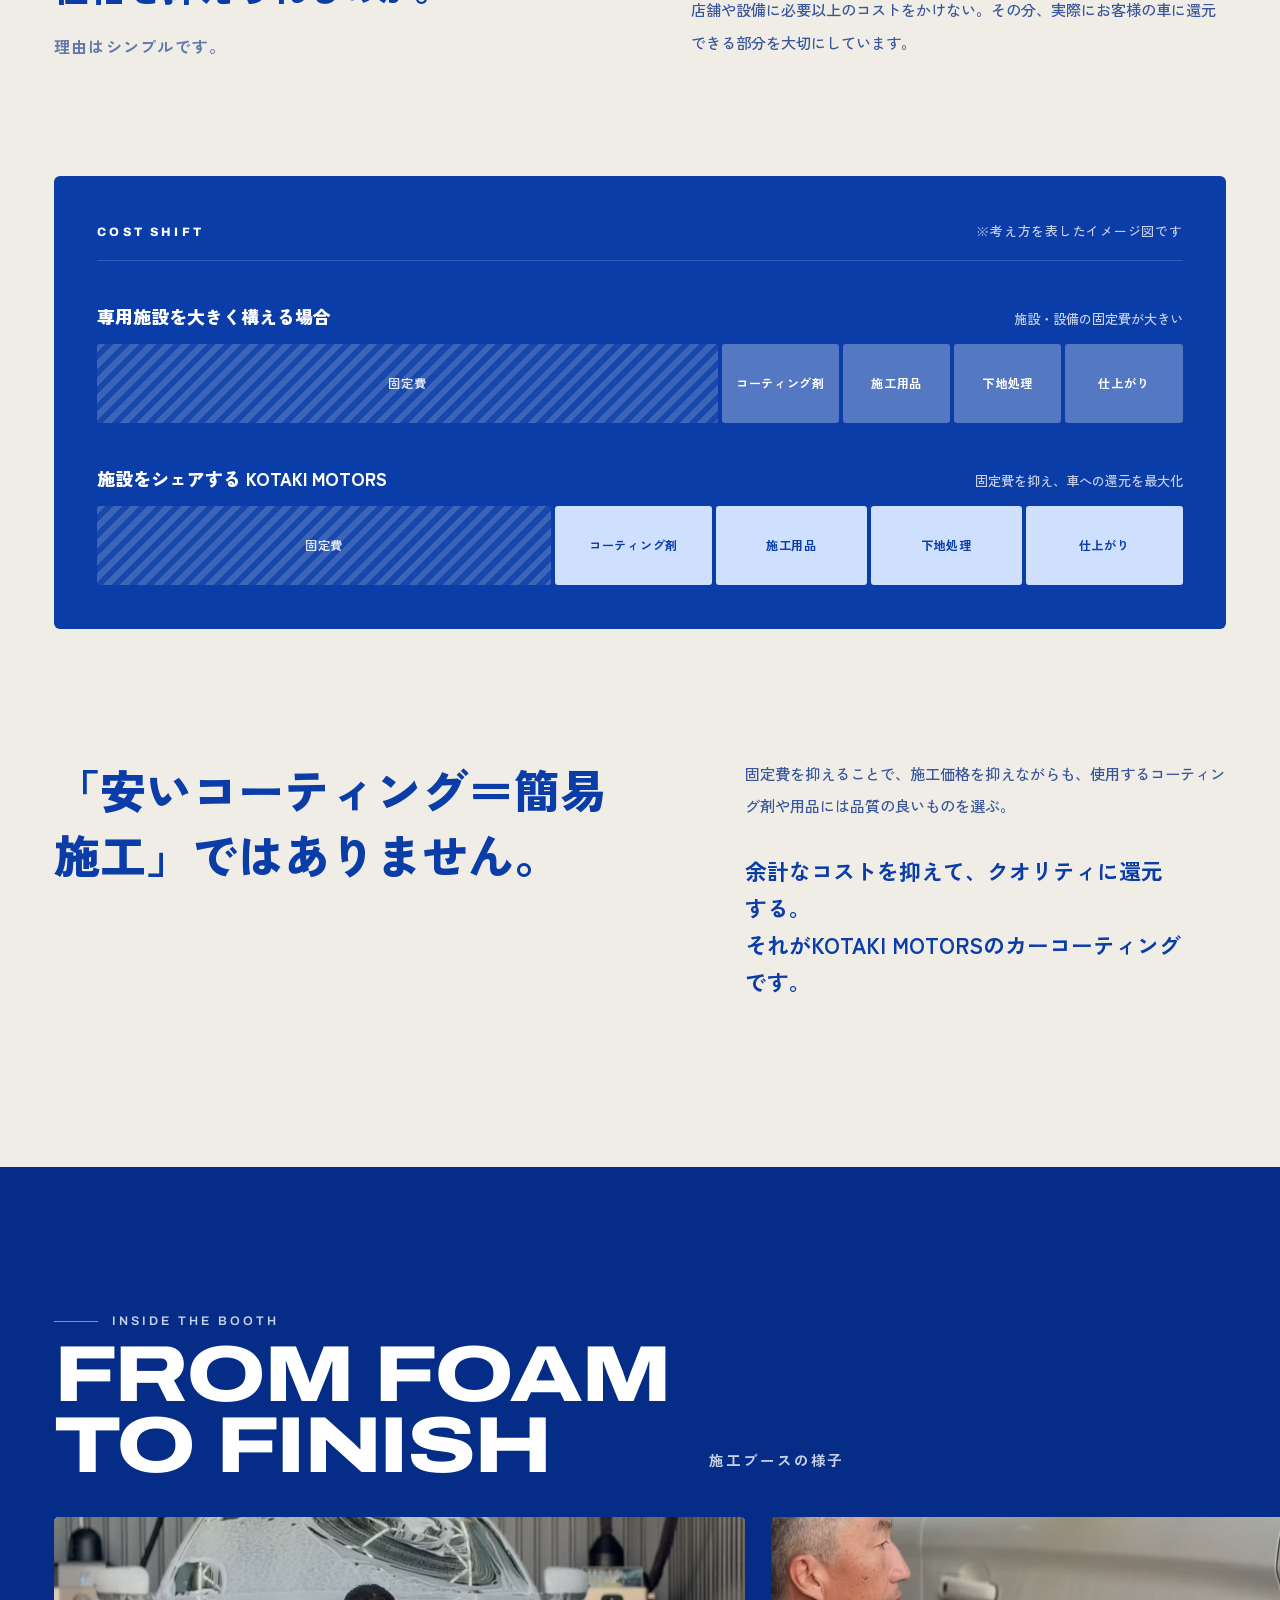
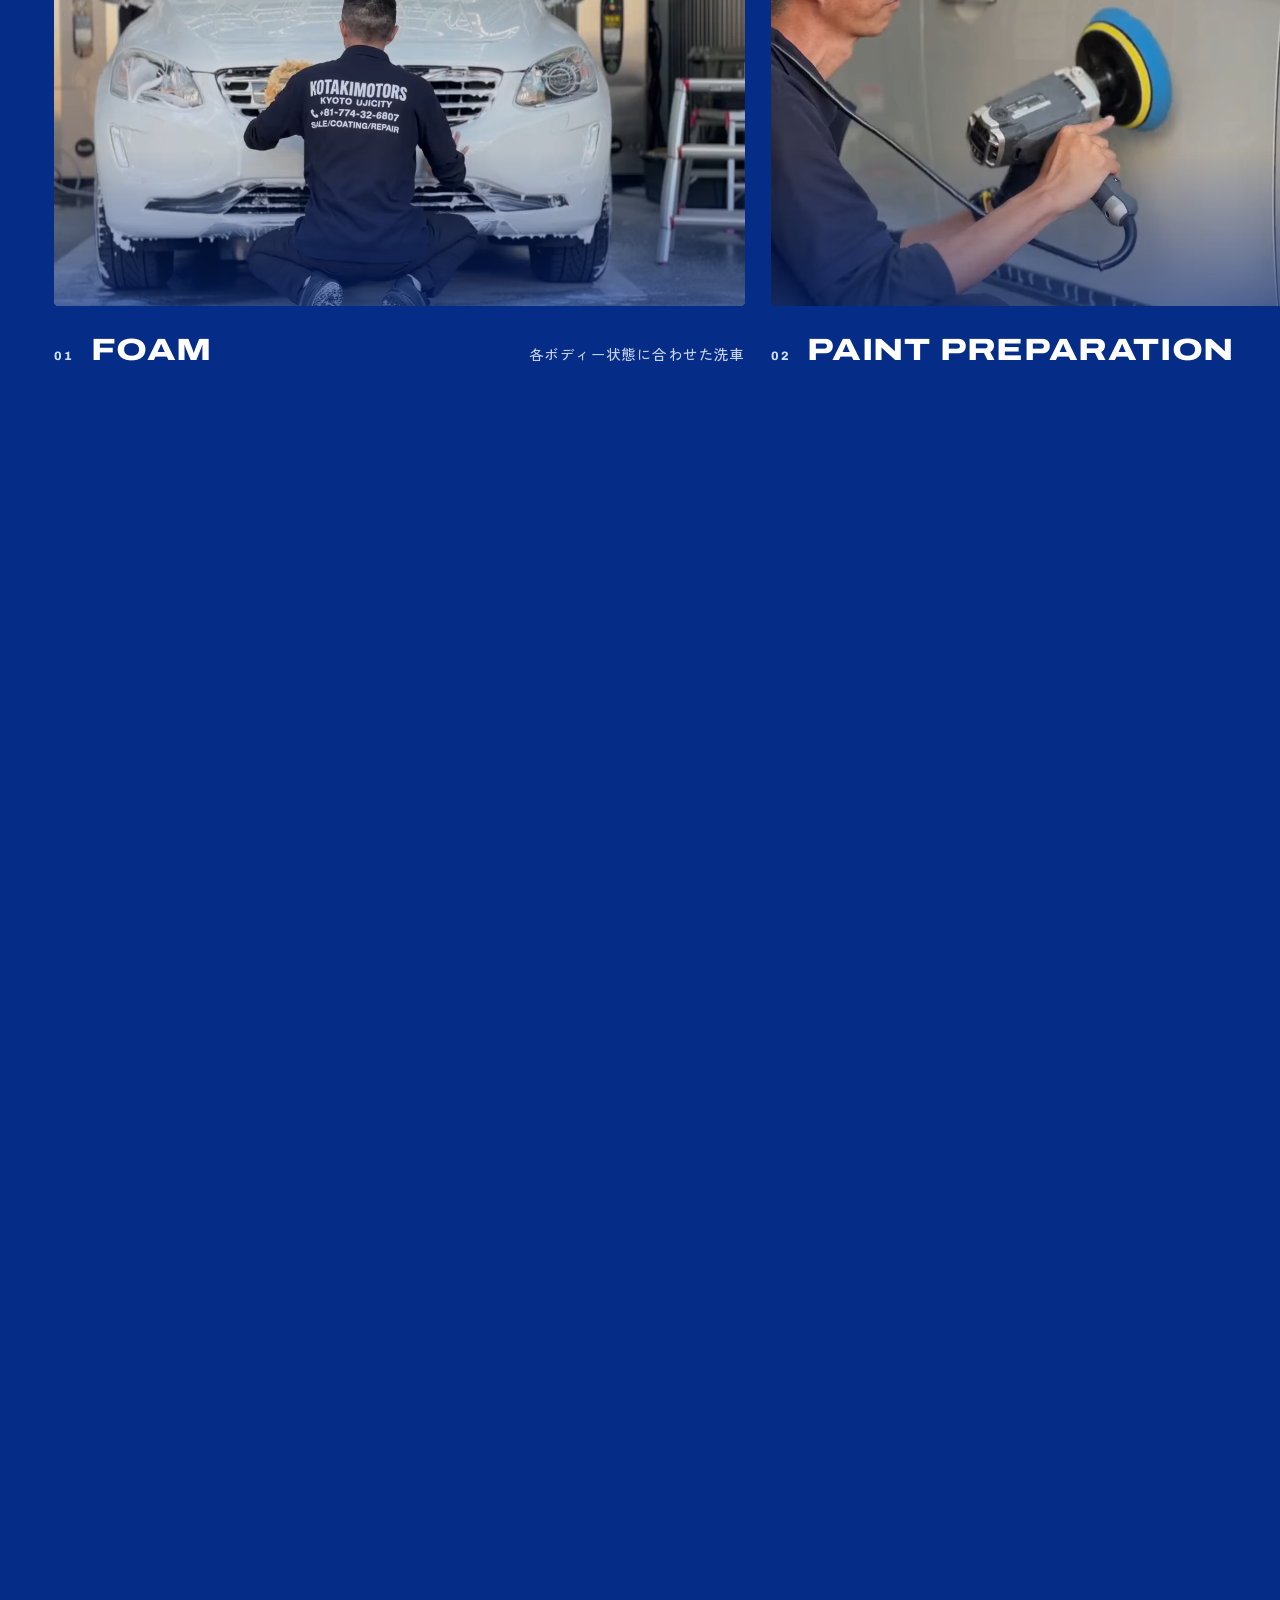
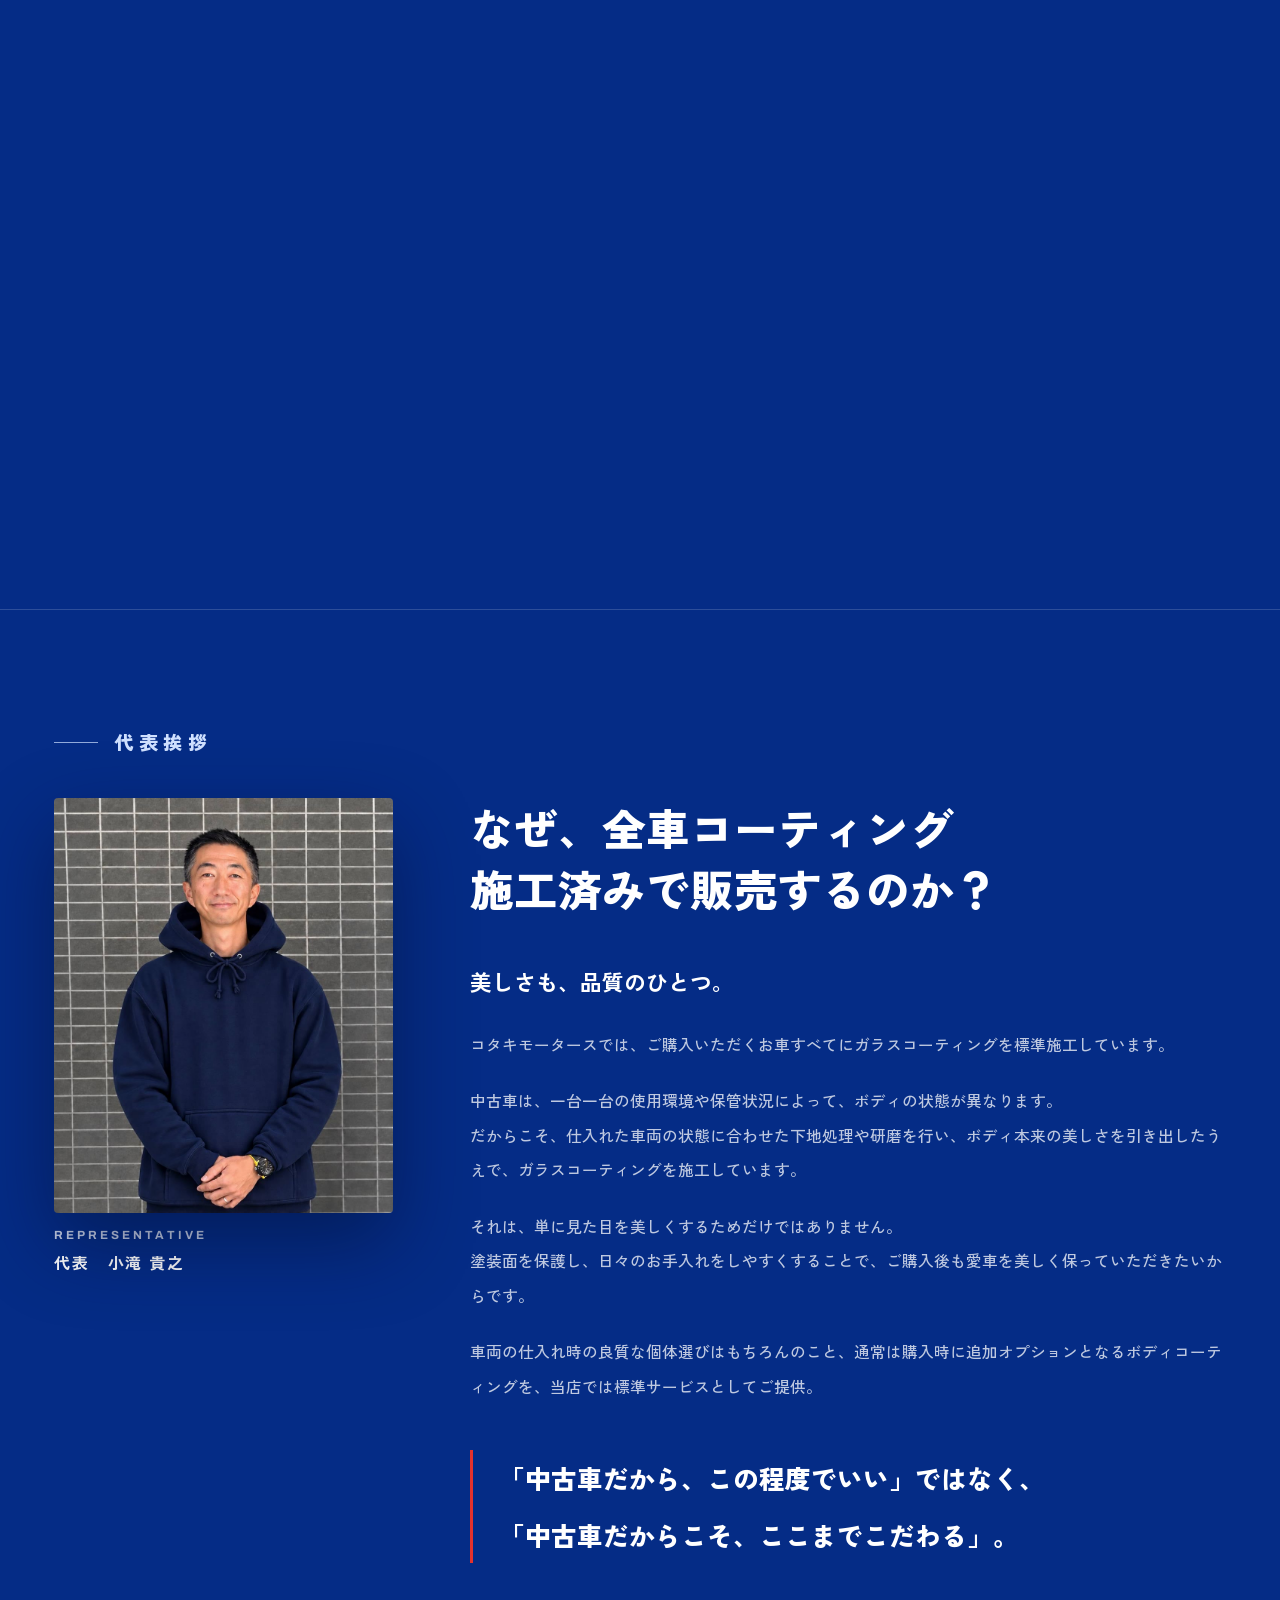
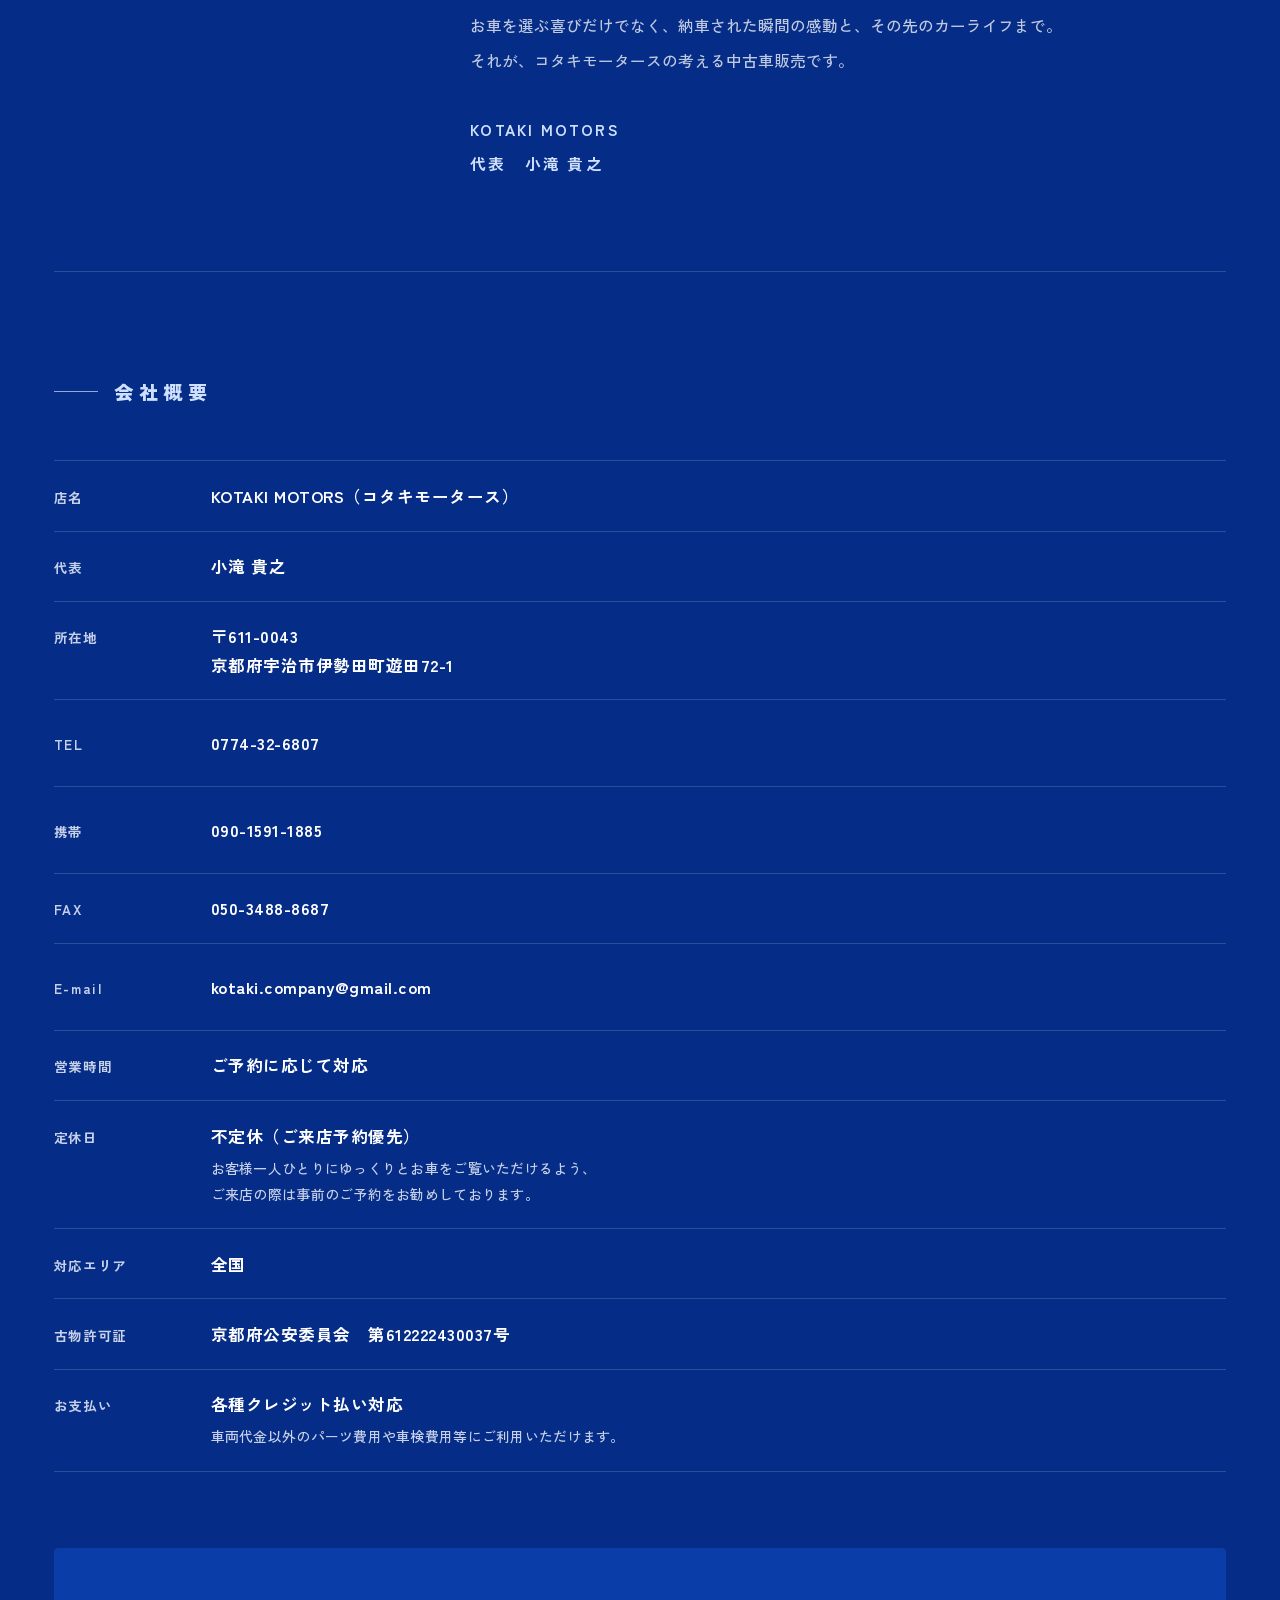
==== commit 5364fcdb: "Move 代表挨拶 title above photo and text, aligned left with 会社概要 Co-Authored-By: Claude Sonnet 5.5 <nore" ====
--- a/index.html
+++ b/index.html
@@ -376,13 +376,13 @@
 <!-- ============ COMPANY / CONTACT ============ -->
 <section class="company" id="company">
   <div class="wrap">
-        <div class="greet" id="greeting">
+        <h2 class="greet__title" id="greeting-title">代表挨拶</h2>
+    <div class="greet" id="greeting">
       <figure class="company__rep" data-fade>
           <img src="assets/img/daihyo.jpg" width="900" height="1100" alt="代表 小滝 貴之" loading="lazy">
           <figcaption><small>Representative</small>代表　小滝 貴之</figcaption>
         </figure>
       <div class="greet__text">
-        <h2 class="greet__title" id="greeting-title">代表挨拶</h2>
         <p class="greet__q" data-fade>なぜ、全車コーティング<br>施工済みで販売するのか？</p>
         <div class="greet__body prose">
         <p class="prose__lead" data-fade>美しさも、品質のひとつ。</p>
--- a/css/style.css
+++ b/css/style.css
@@ -836,3 +836,7 @@
 .company{padding-top:clamp(70px,9vw,150px)}
 .company .wrap>.label{display:none}
 @media (max-width:860px){.greet__title,.company__title{letter-spacing:.24em}}
+
+/* 代表挨拶 title sits above photo + text, aligned with the 会社概要 title */
+.company .wrap>.greet__title{margin:0 0 clamp(22px,3vw,40px)}
+.greet{margin-top:0}
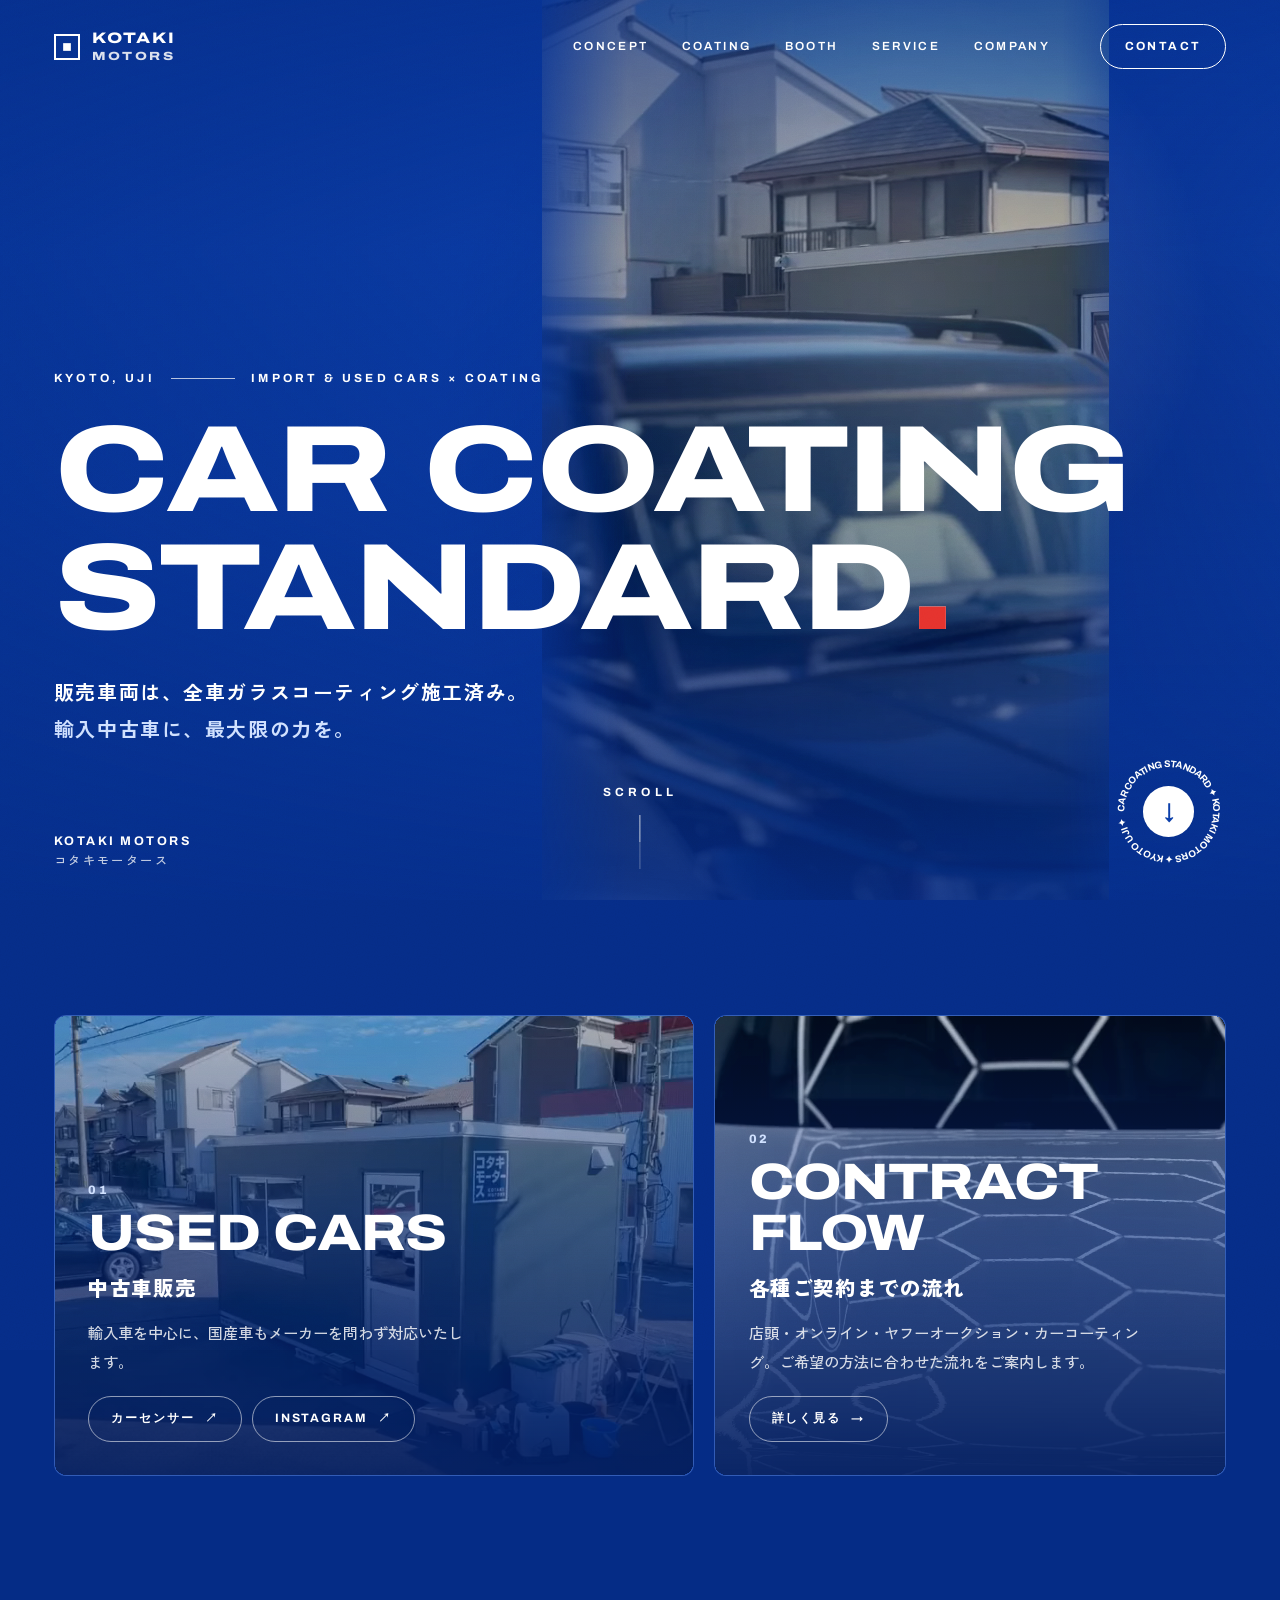
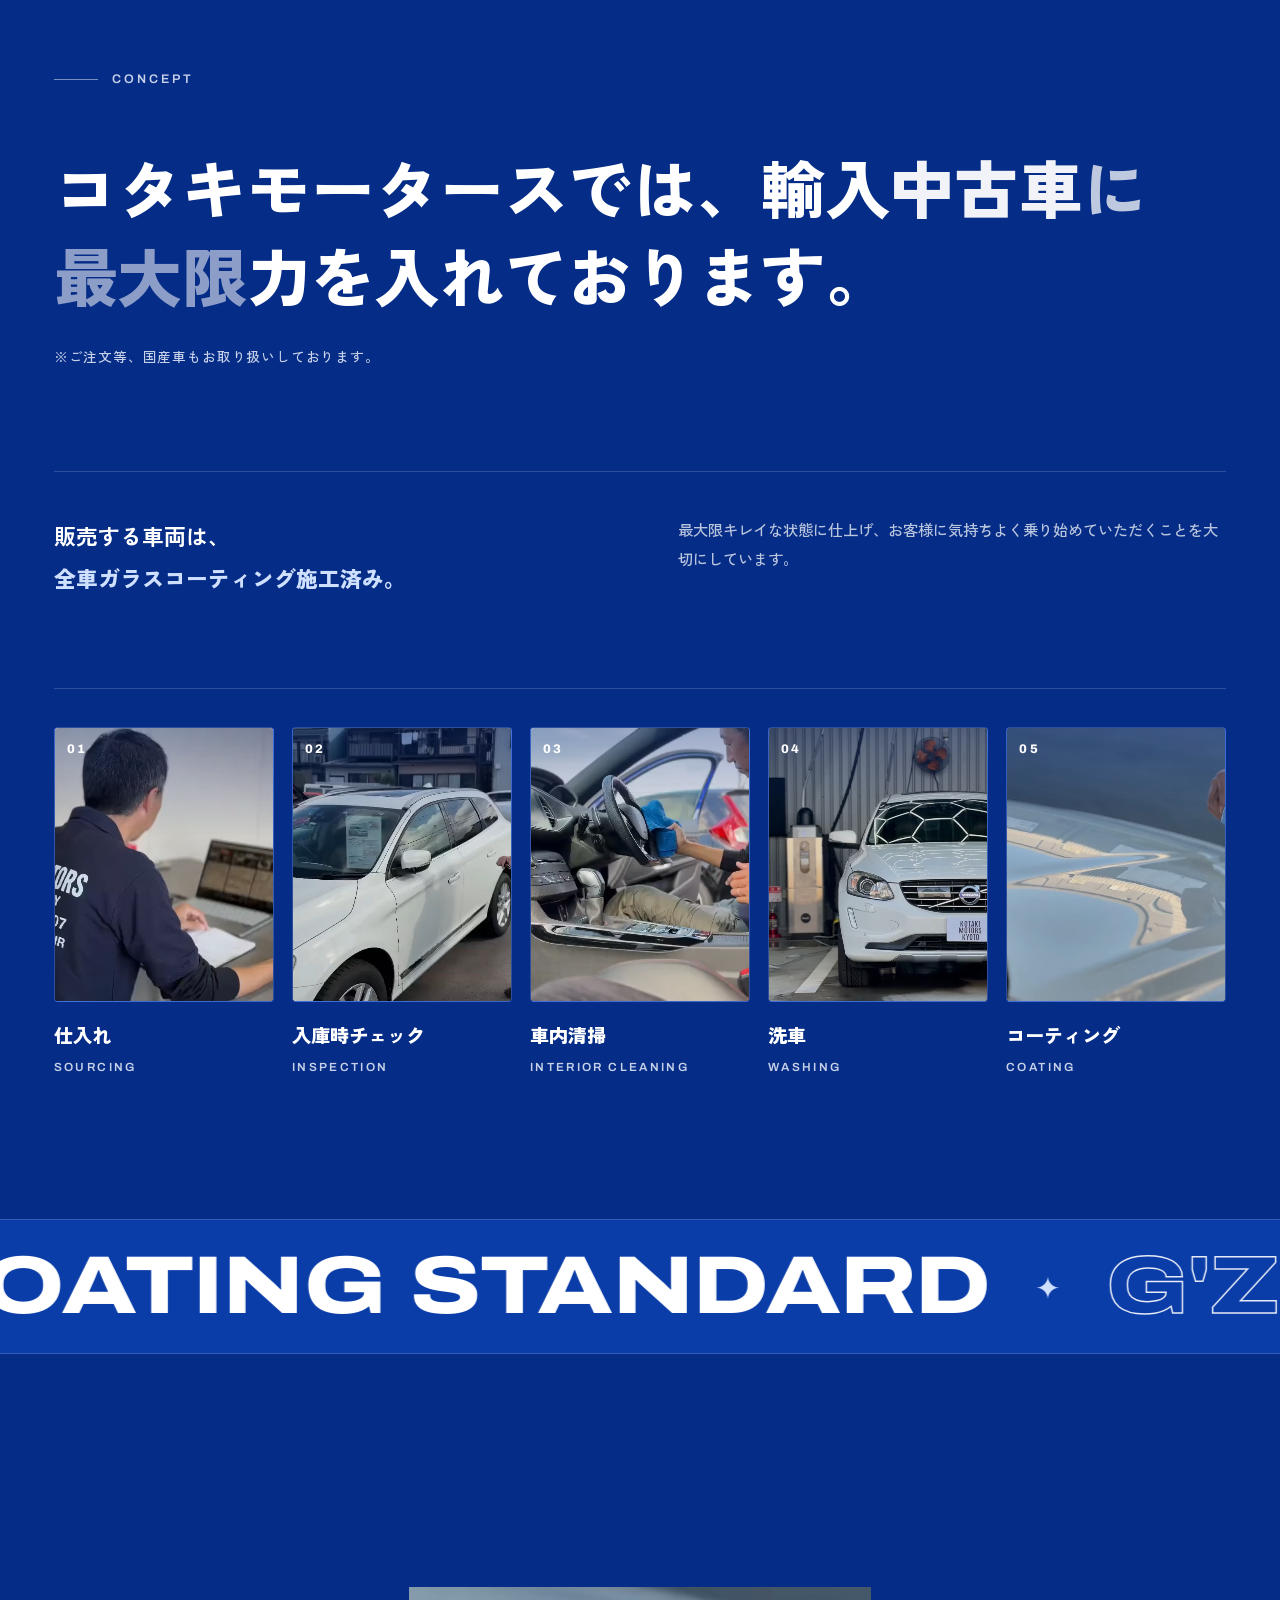
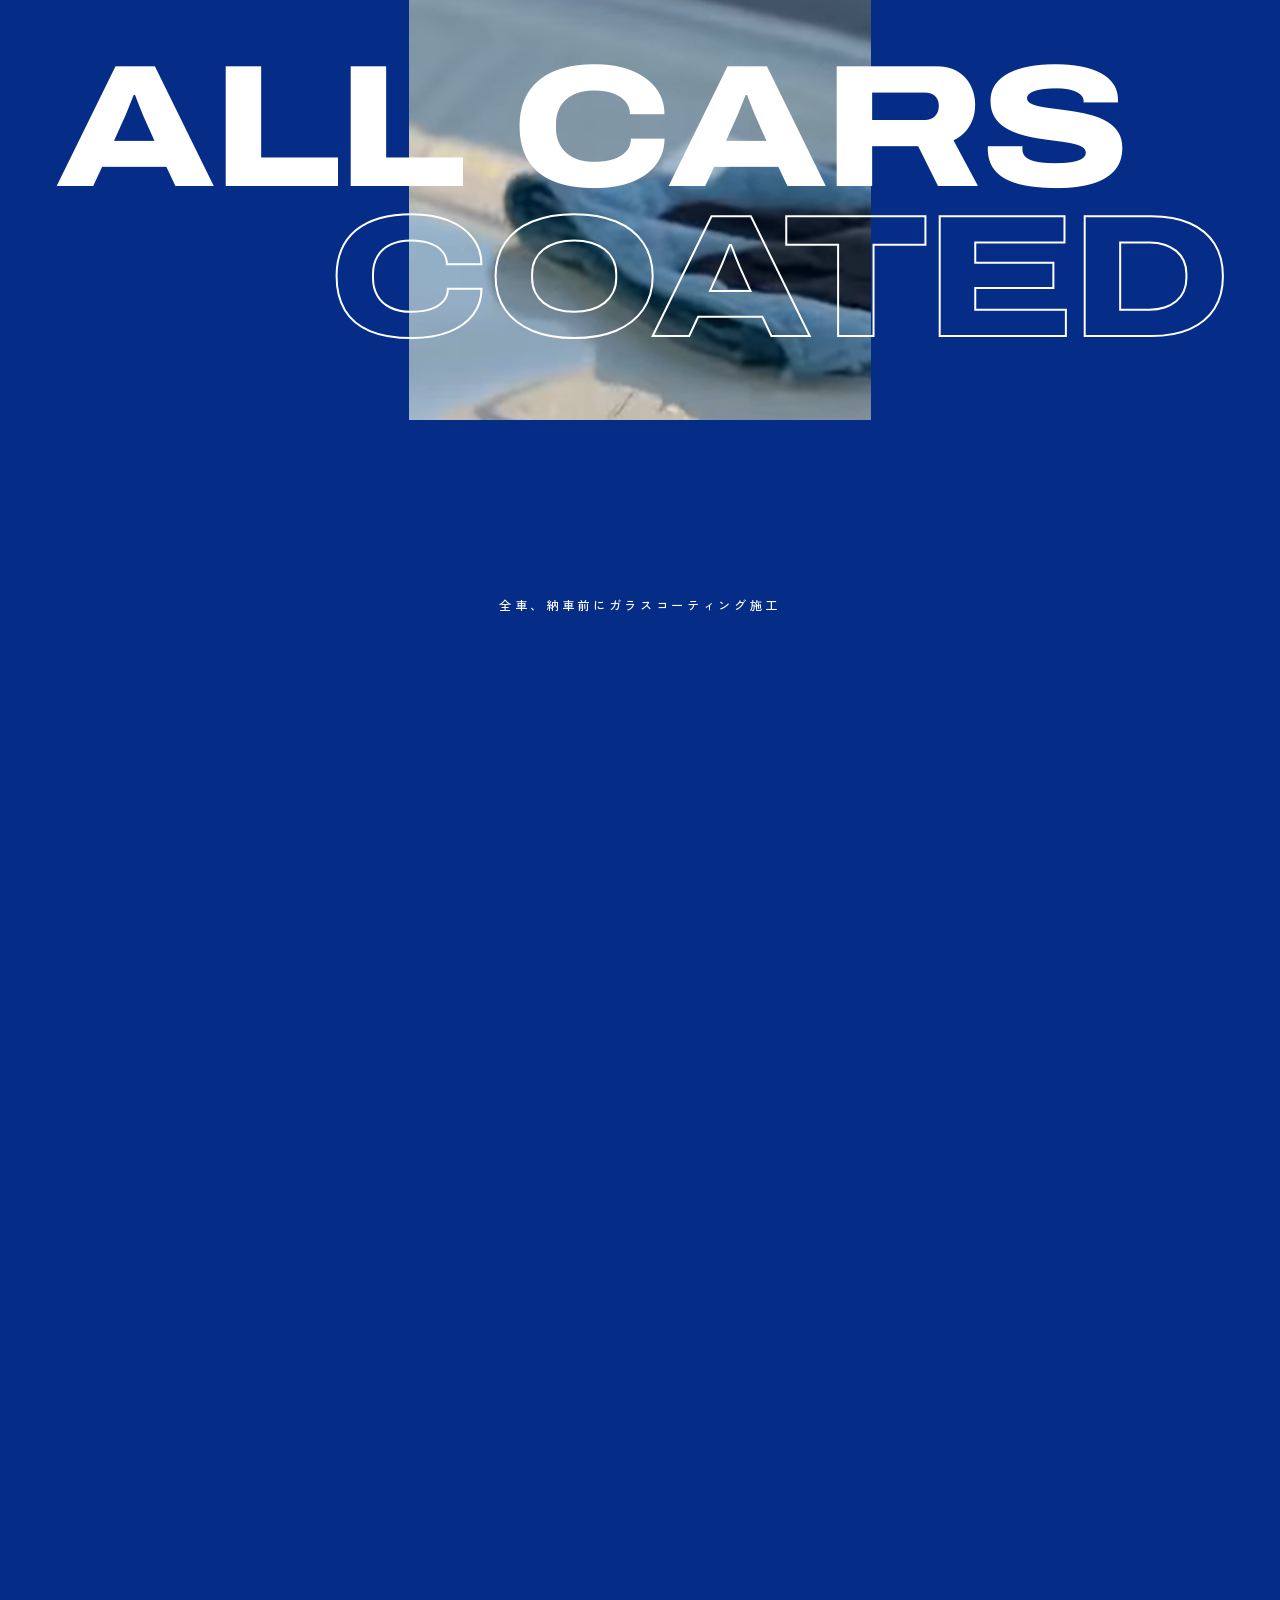
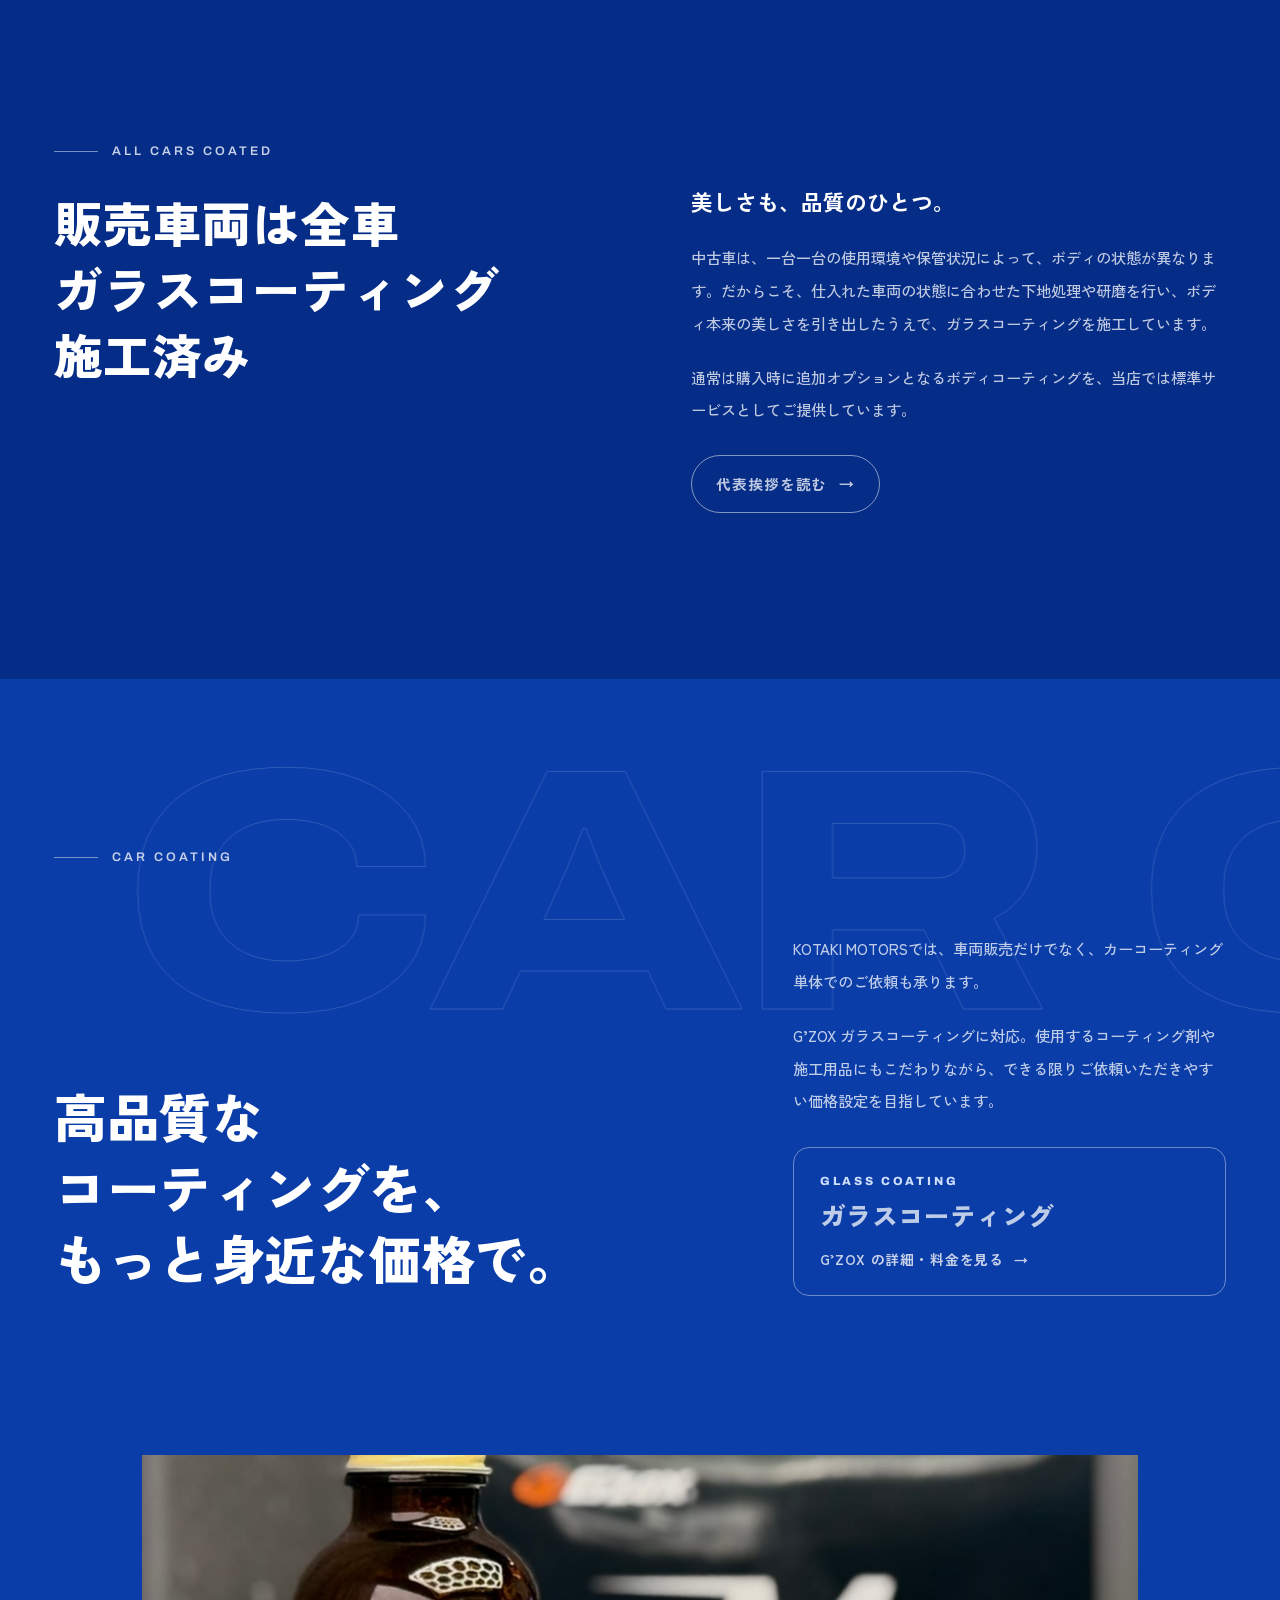
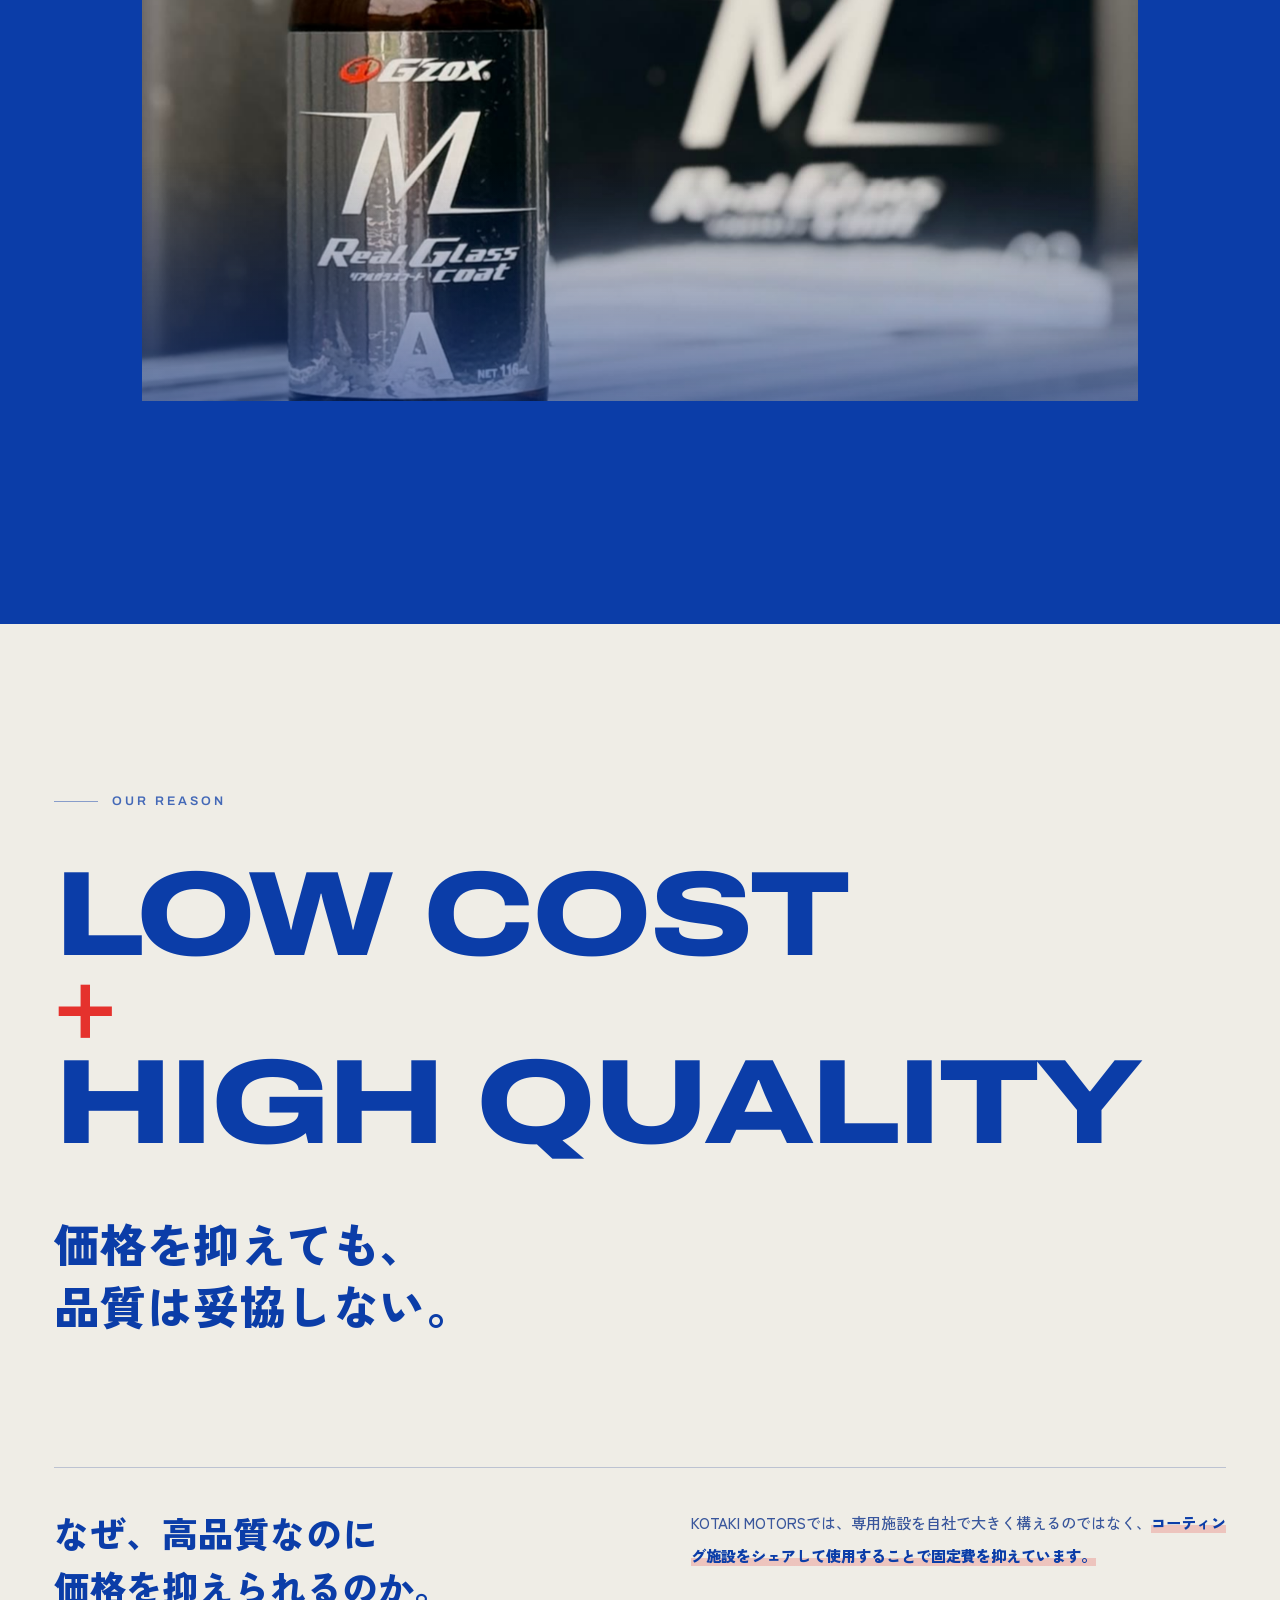
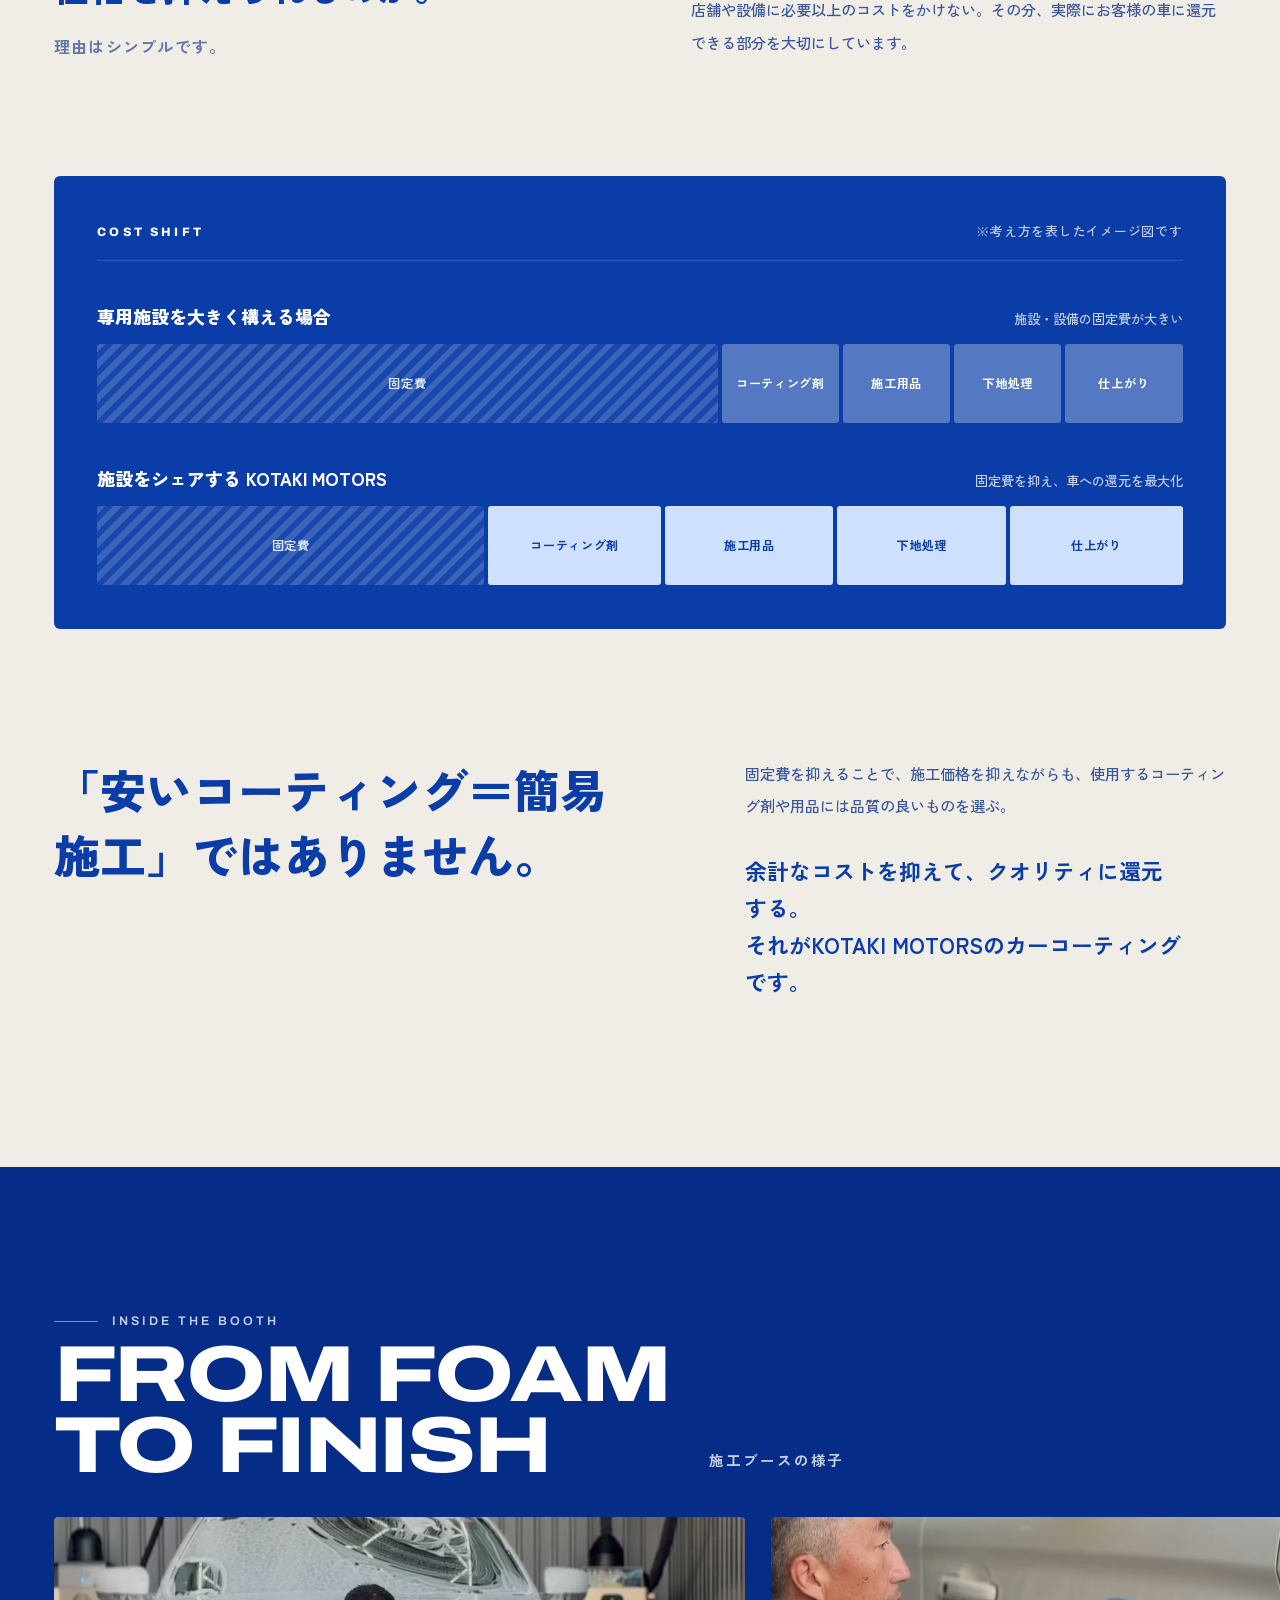
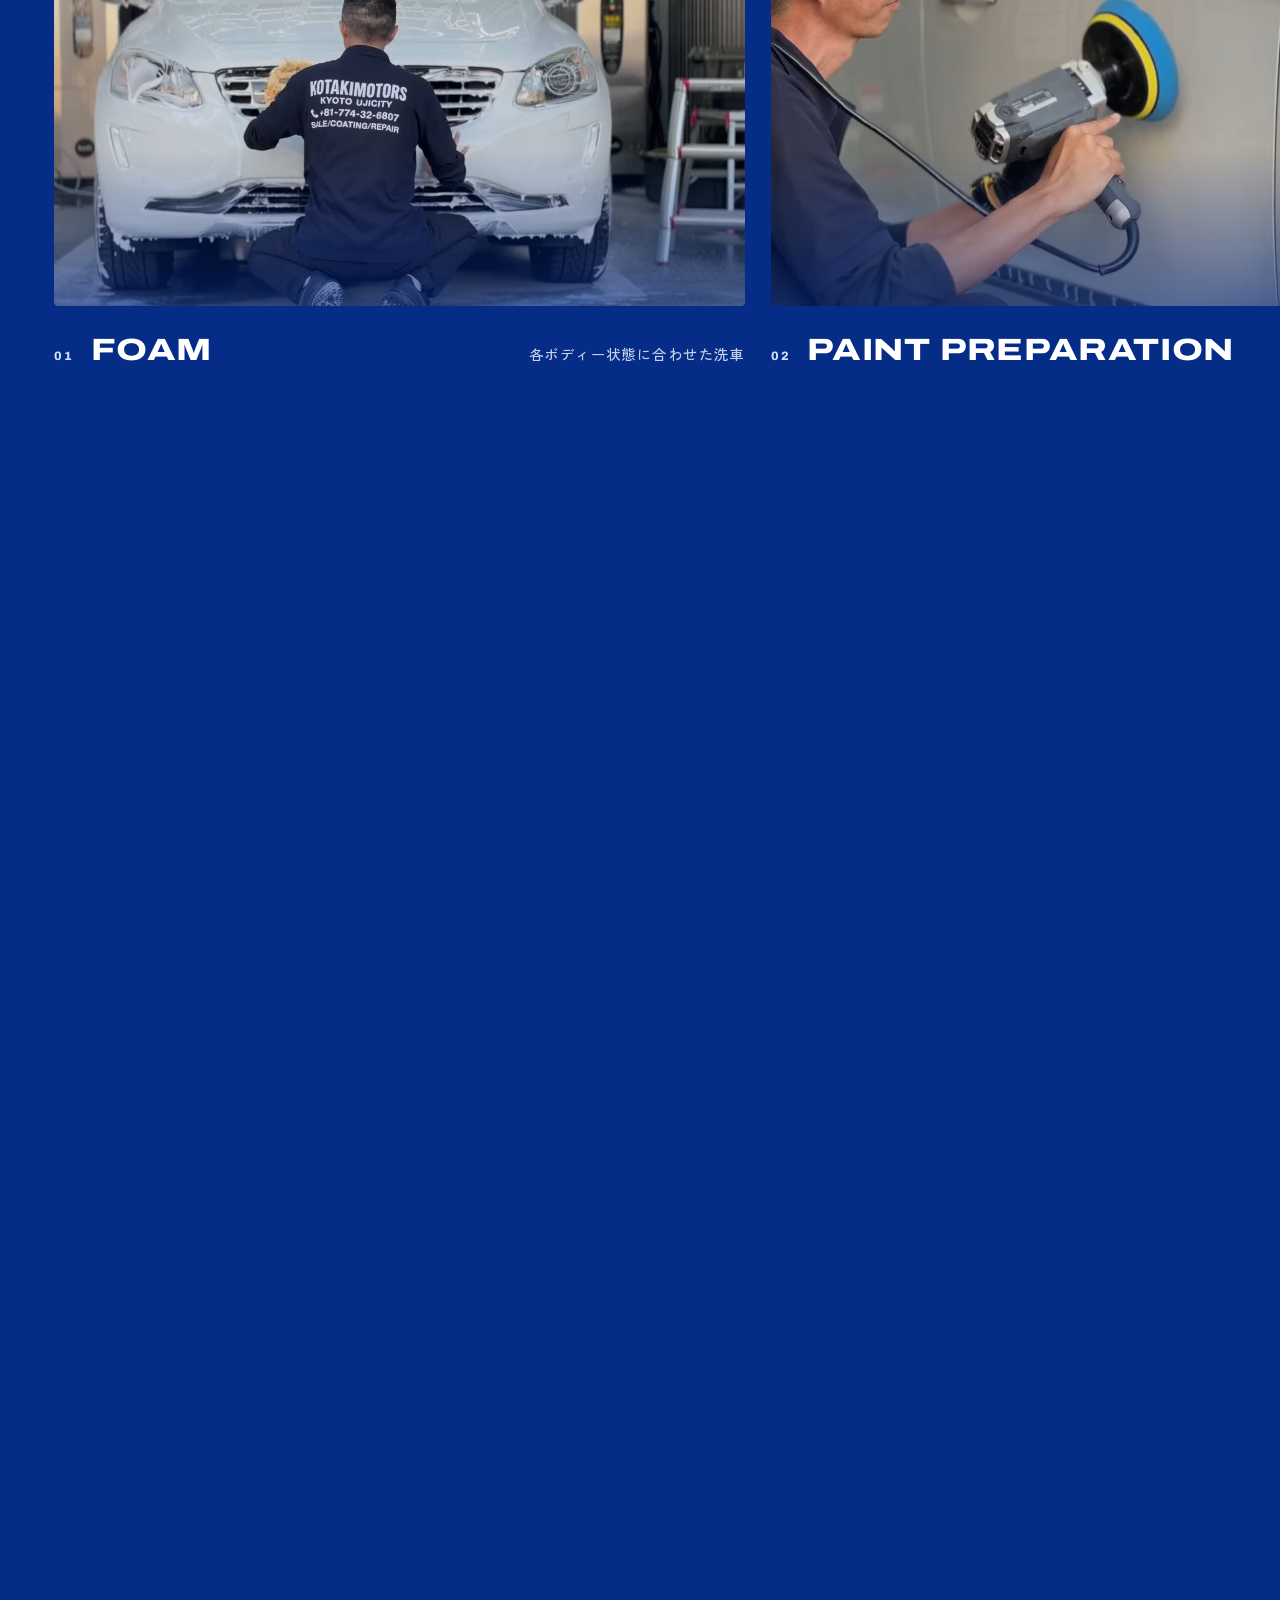
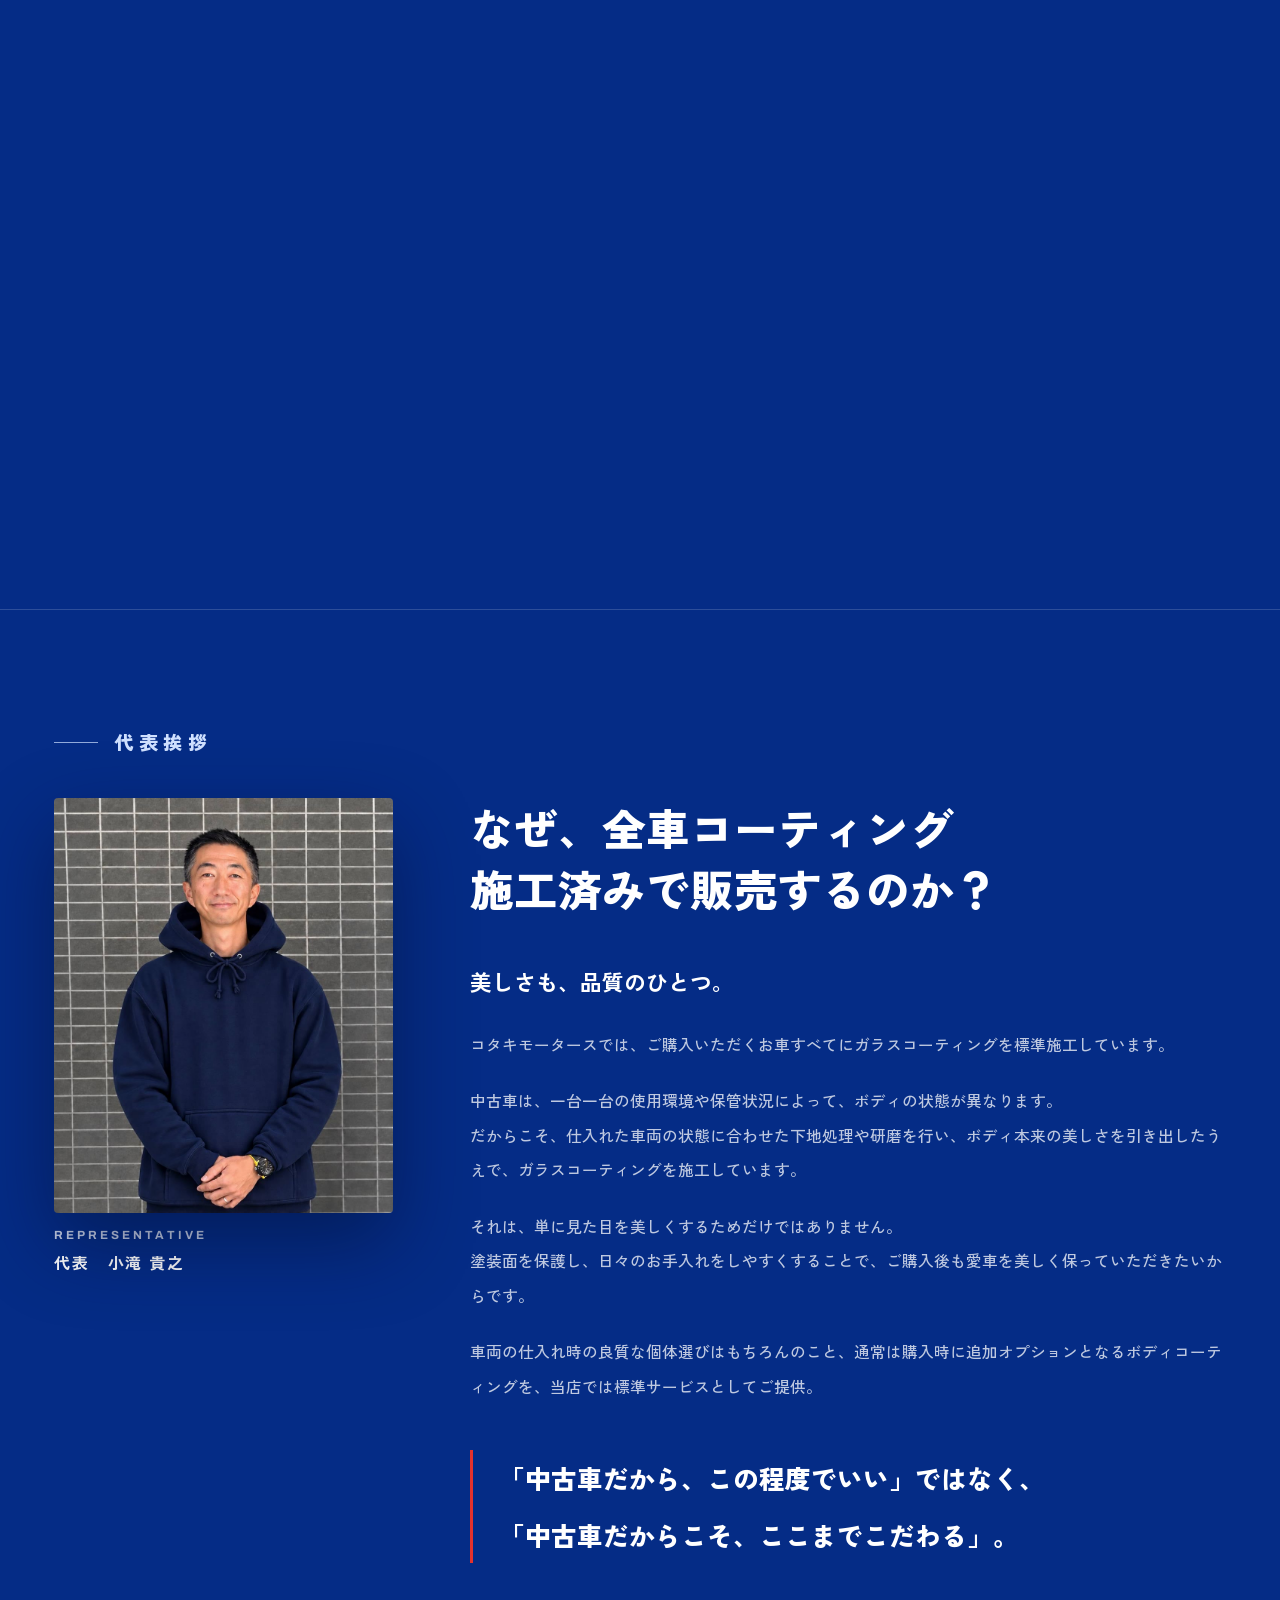
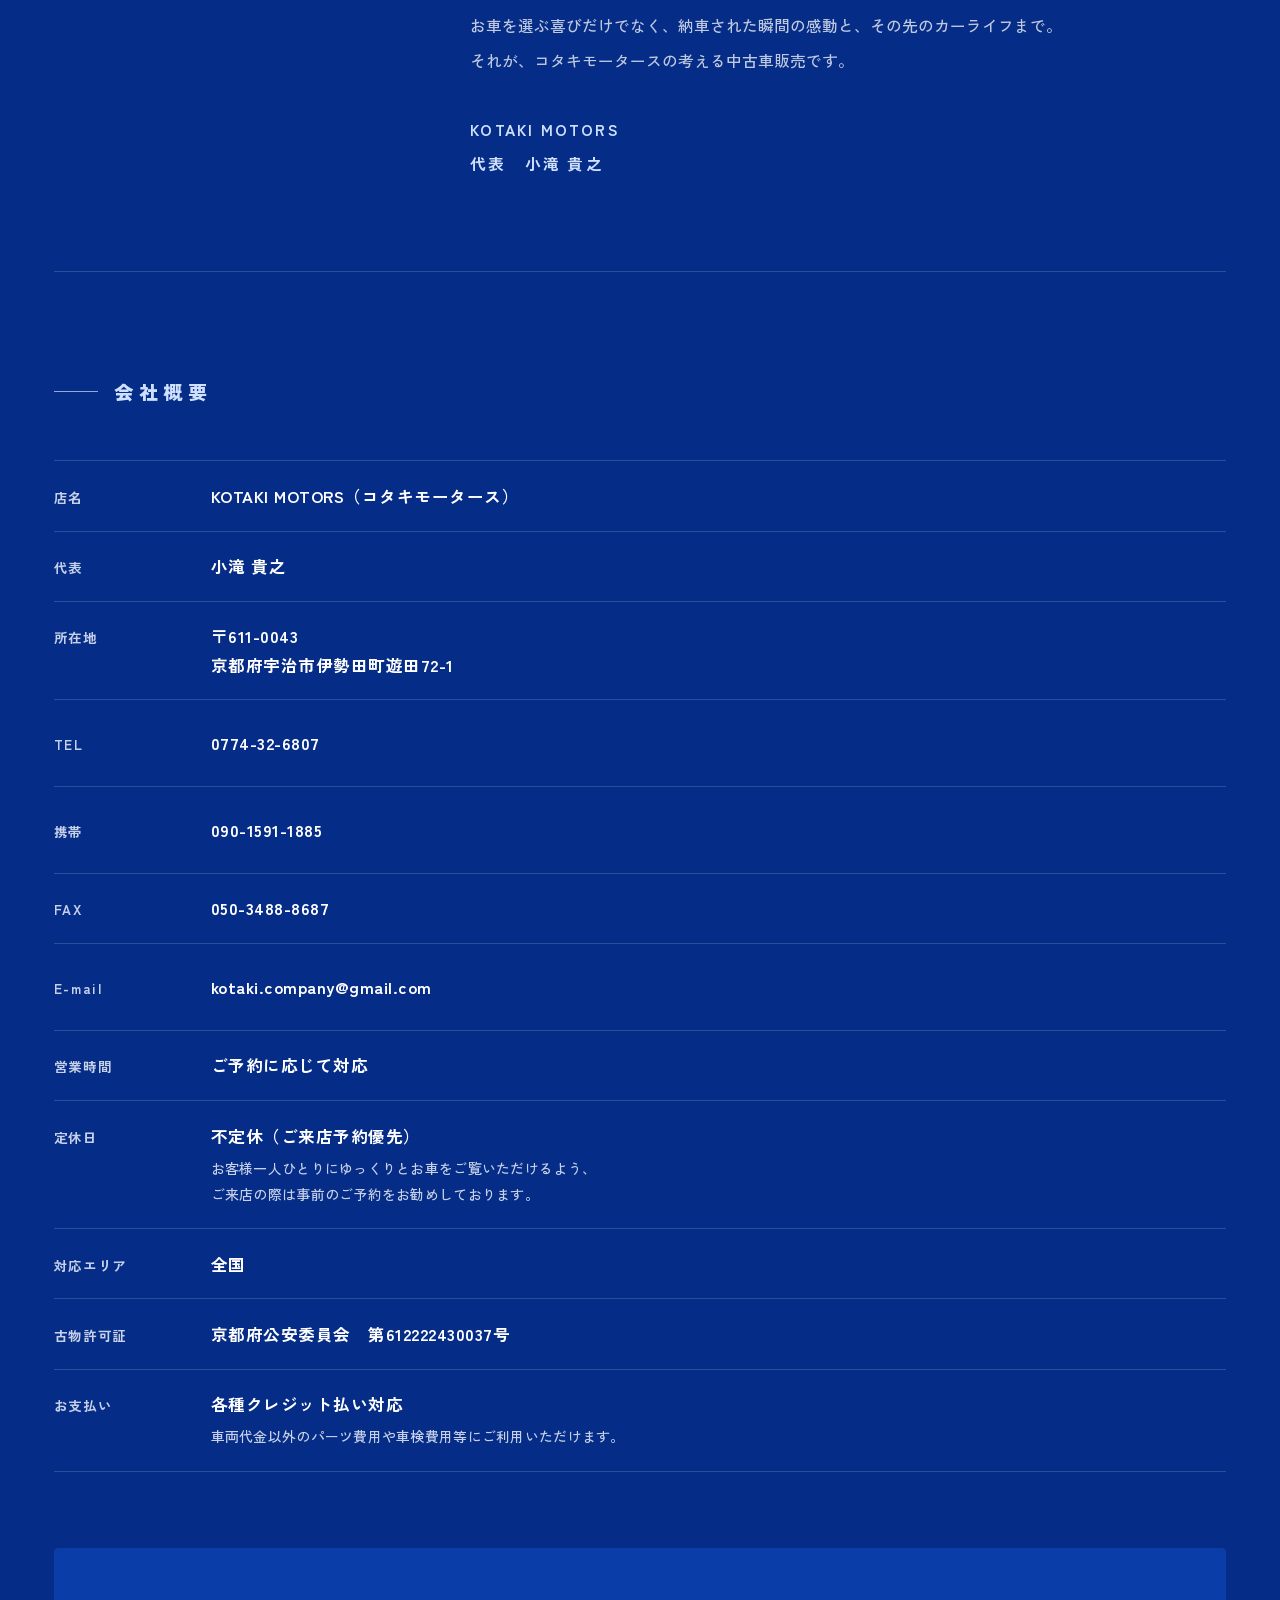
==== commit b0181255: "Concept steps 01-03: use client-supplied footage - 01 sourcing: desk/laptop clip - 02 inspection: wa" ====
--- a/index.html
+++ b/index.html
@@ -180,15 +180,15 @@
 
     <ol class="steps" data-fade>
       <li class="step">
-        <div class="step__img"><video muted loop playsinline preload="metadata" poster="assets/img/yard3.jpg" aria-label="仕入れた車両が並ぶ展示場"><source src="assets/video/yard3.mp4" type="video/mp4"><source src="assets/video/yard3.webm" type="video/webm"></video><i>01</i></div>
+        <div class="step__img"><video muted loop playsinline preload="metadata" poster="assets/img/shiire8d.jpg" aria-label="仕入れの情報を確認する様子"><source src="assets/video/shiire8d.mp4" type="video/mp4"><source src="assets/video/shiire8d.webm" type="video/webm"></video><i>01</i></div>
         <b>仕入れ</b><span>Sourcing</span>
       </li>
       <li class="step">
-        <div class="step__img"><video muted loop playsinline preload="metadata" poster="assets/img/yard.jpg" aria-label="車両を確認する様子"><source src="assets/video/yard.mp4" type="video/mp4"><source src="assets/video/yard.webm" type="video/webm"></video><i>02</i></div>
+        <div class="step__img"><video muted loop playsinline preload="metadata" poster="assets/img/seisouaa.jpg" aria-label="入庫した車両を確認する様子"><source src="assets/video/seisouaa.mp4" type="video/mp4"><source src="assets/video/seisouaa.webm" type="video/webm"></video><i>02</i></div>
         <b>入庫時チェック</b><span>Inspection</span>
       </li>
       <li class="step">
-        <div class="step__img"><video muted loop playsinline preload="metadata" poster="assets/img/foam2.jpg" aria-label="手作業で丁寧に仕上げる様子"><source src="assets/video/foam2.mp4" type="video/mp4"><source src="assets/video/foam2.webm" type="video/webm"></video><i>03</i></div>
+        <div class="step__img"><video muted loop playsinline preload="metadata" poster="assets/img/nyuko7c.jpg" aria-label="車内を丁寧に清掃する様子"><source src="assets/video/nyuko7c.mp4" type="video/mp4"><source src="assets/video/nyuko7c.webm" type="video/webm"></video><i>03</i></div>
         <b>車内清掃</b><span>Interior cleaning</span>
       </li>
       <li class="step">
